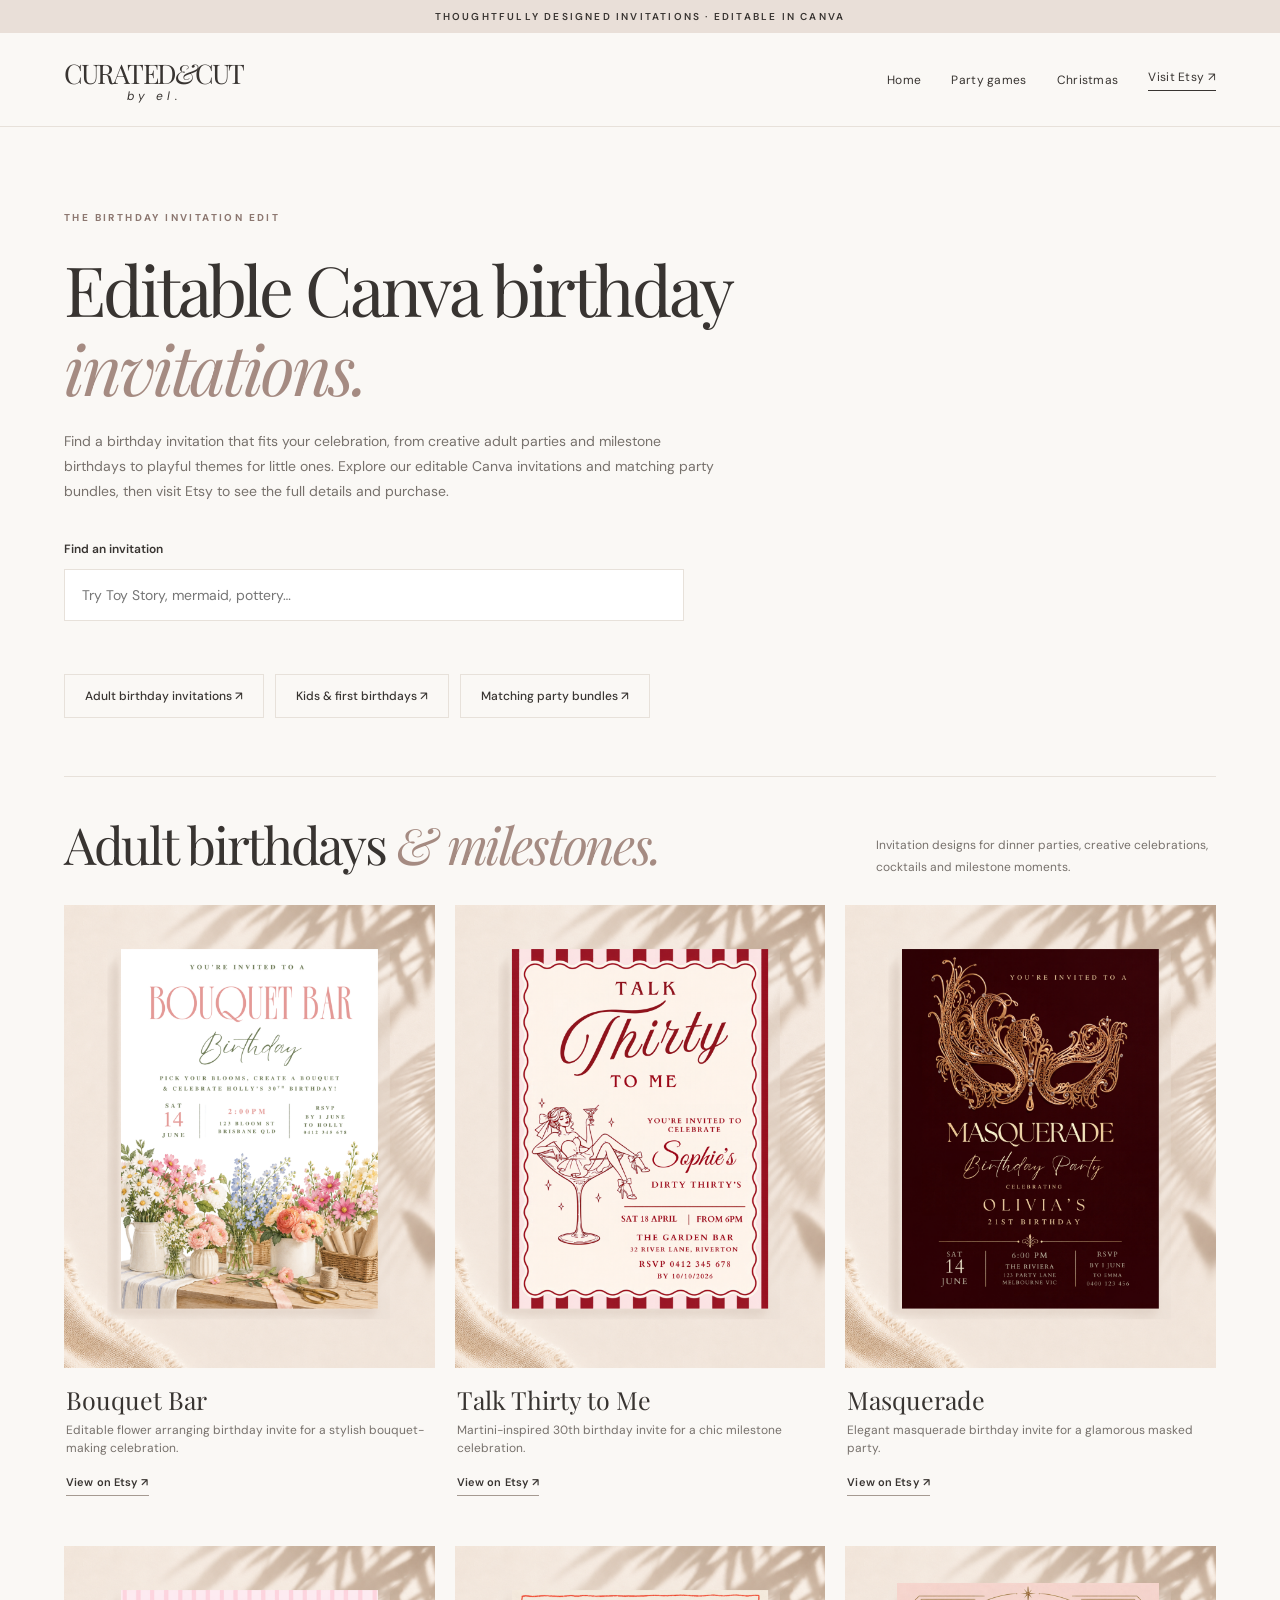
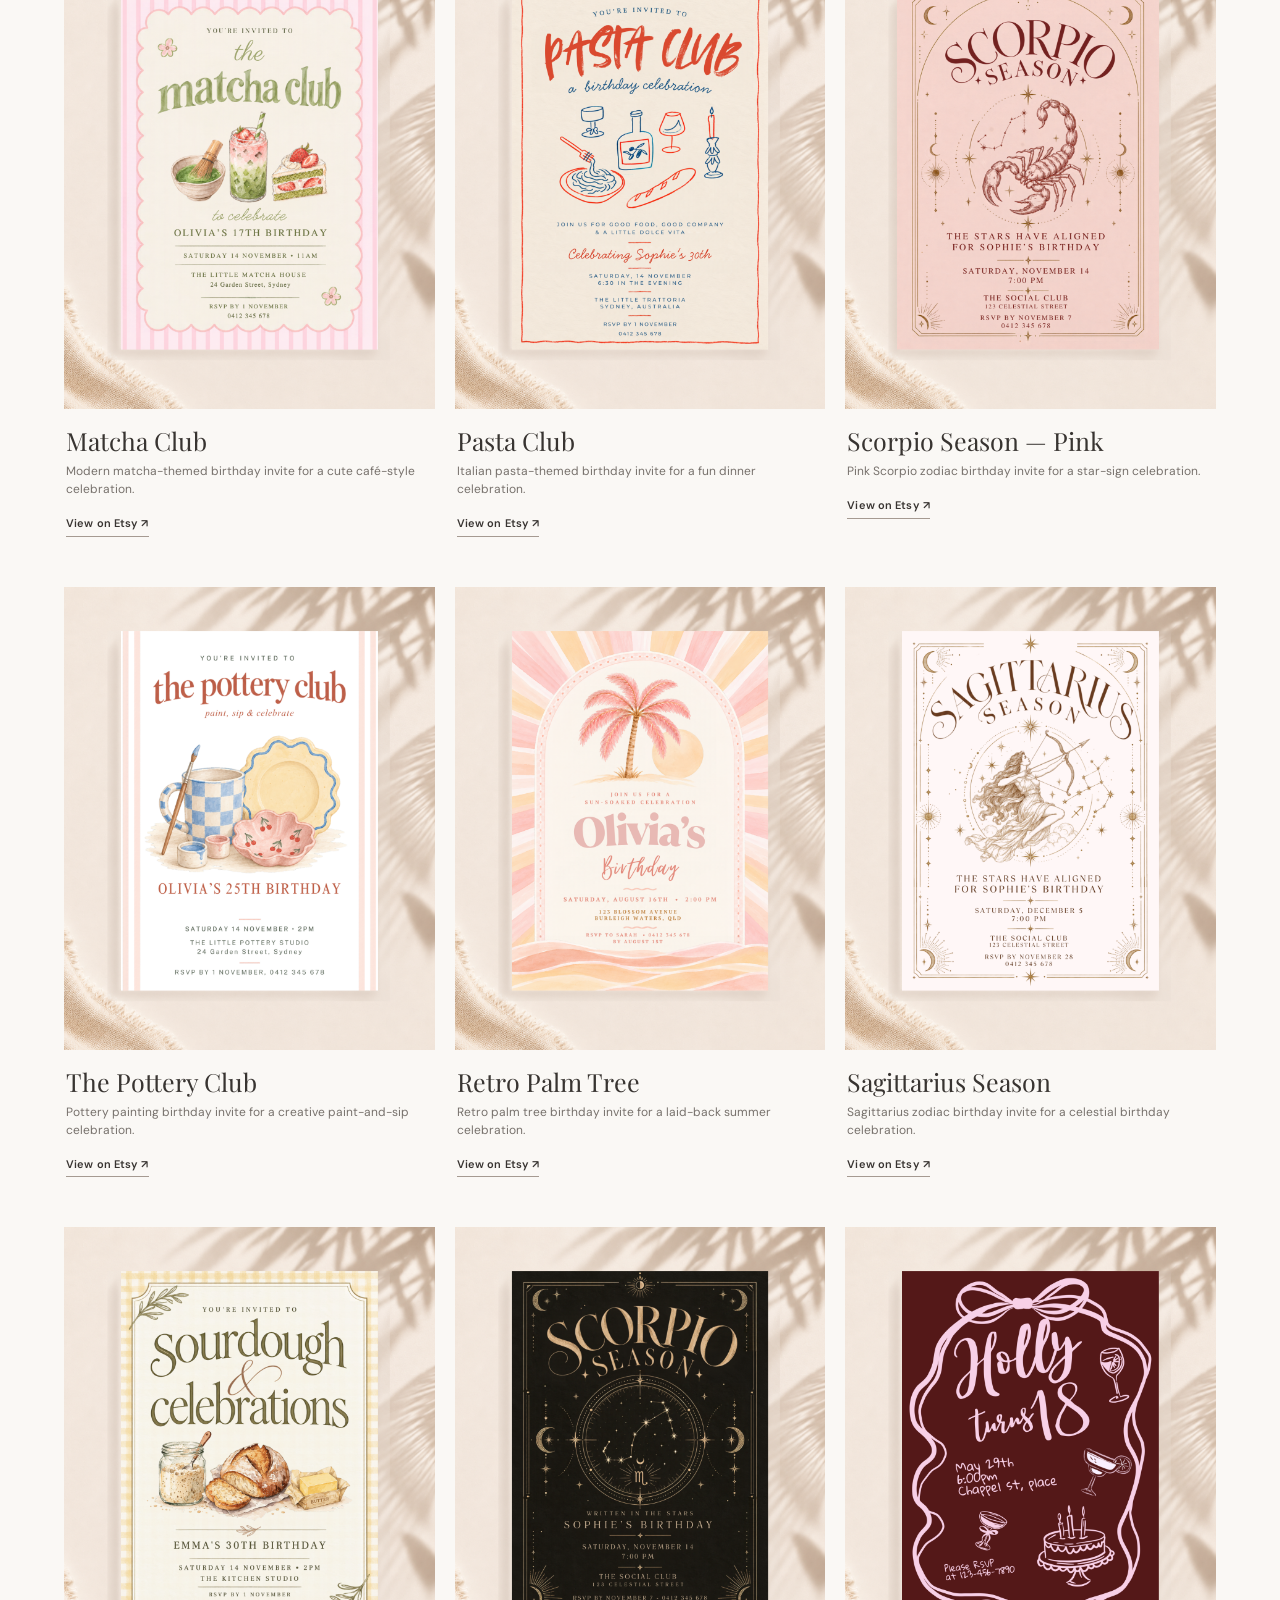
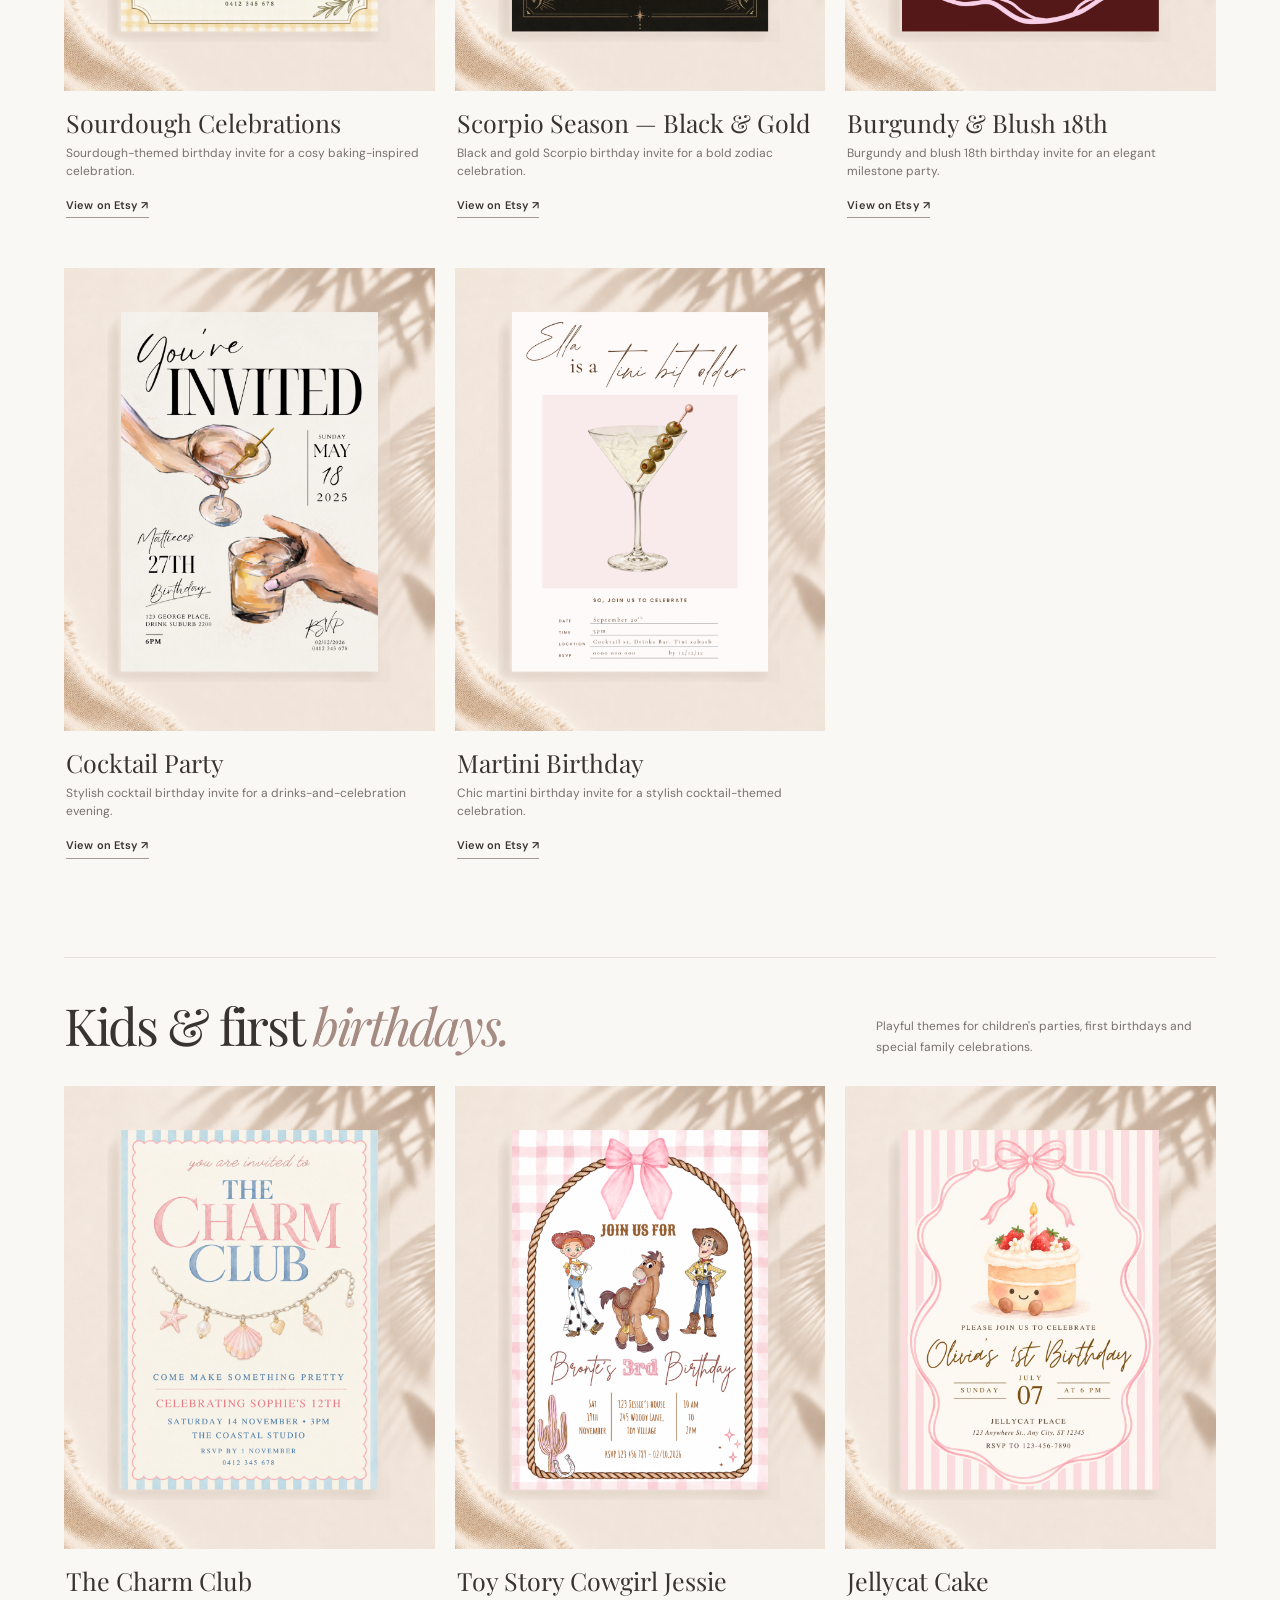
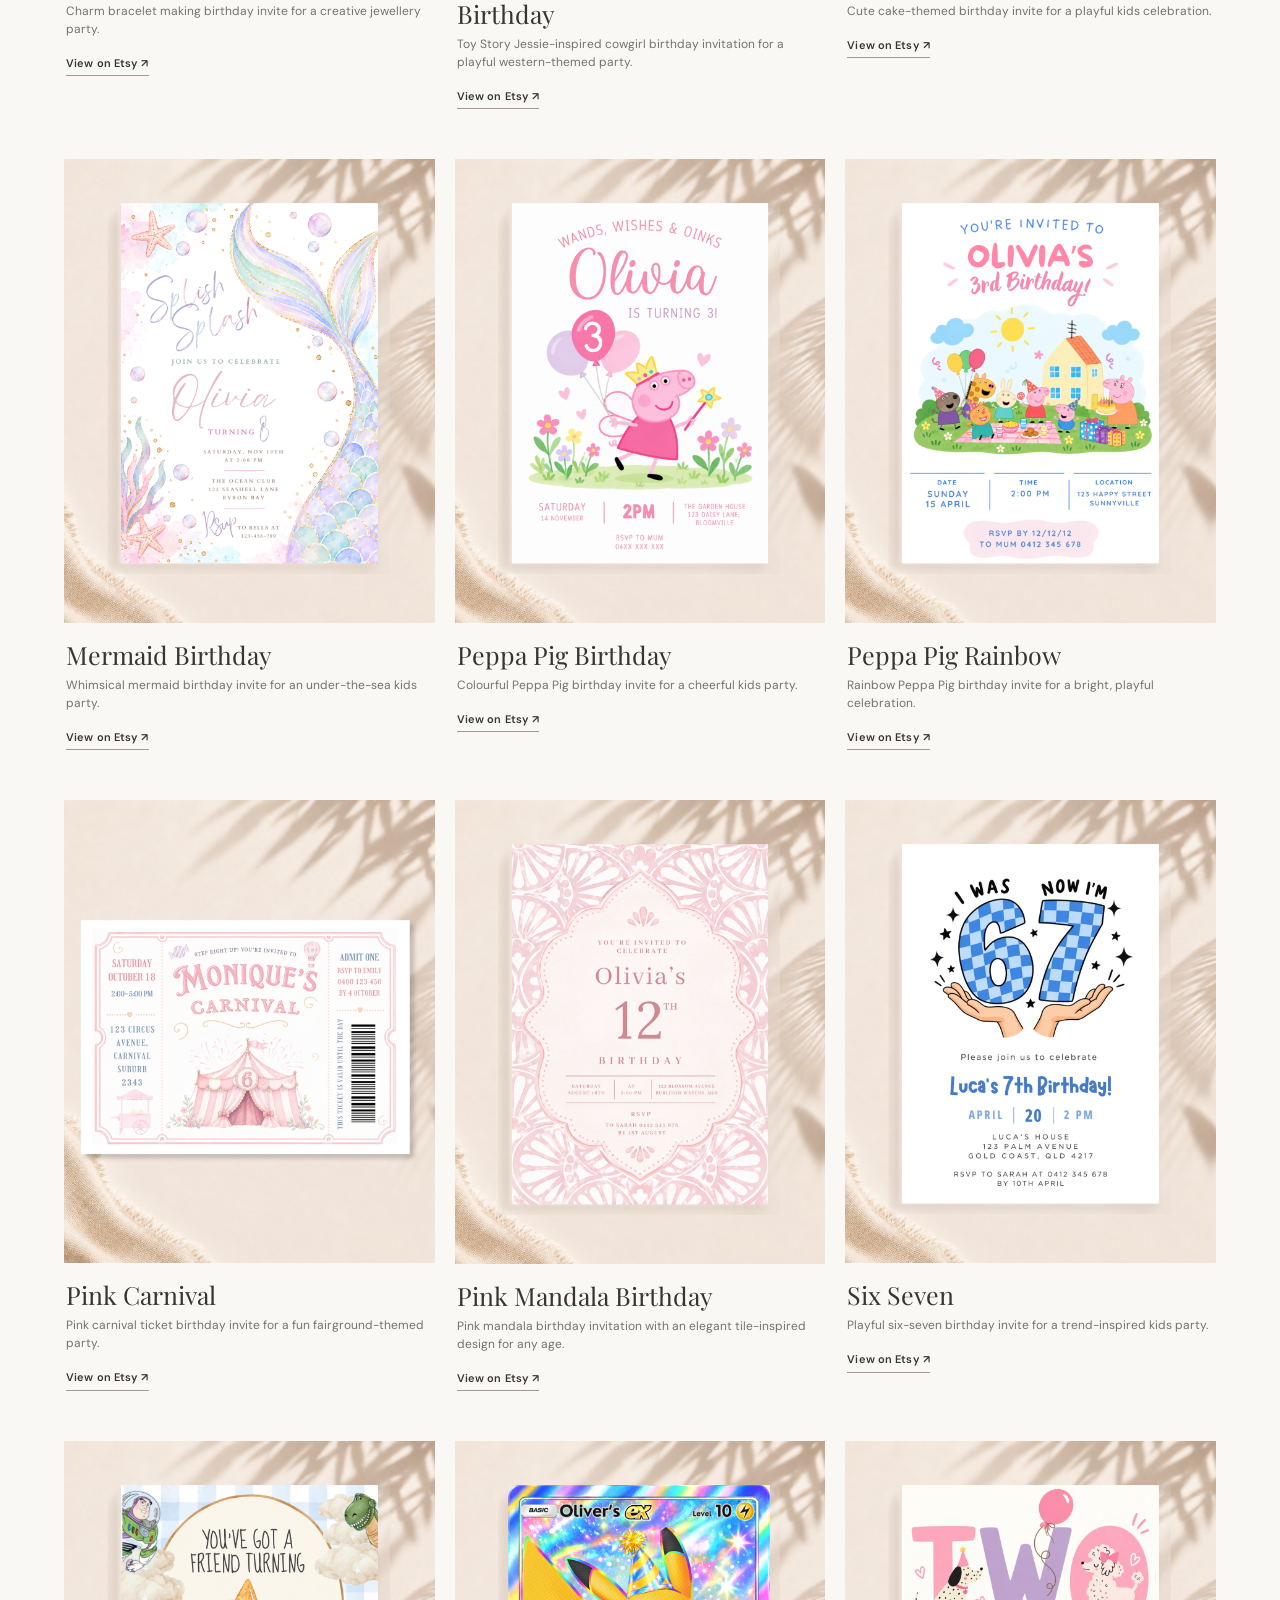
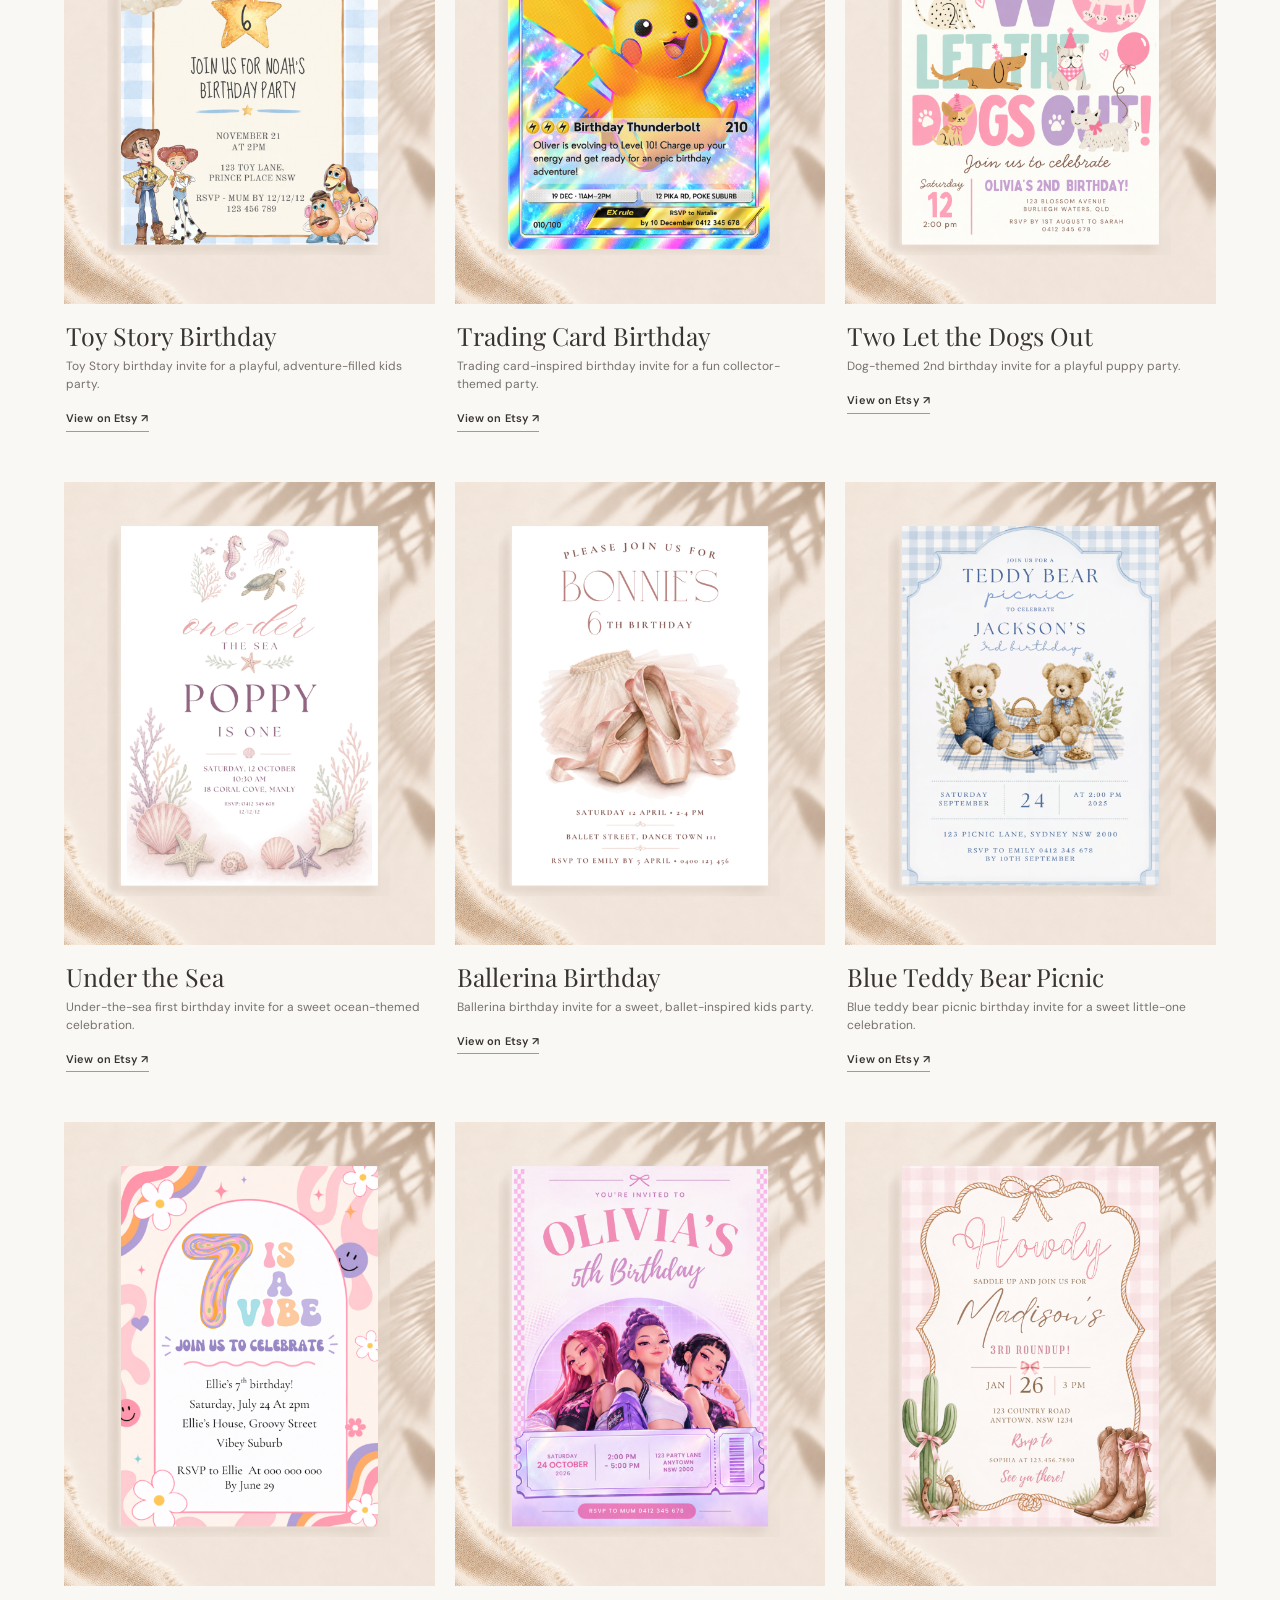
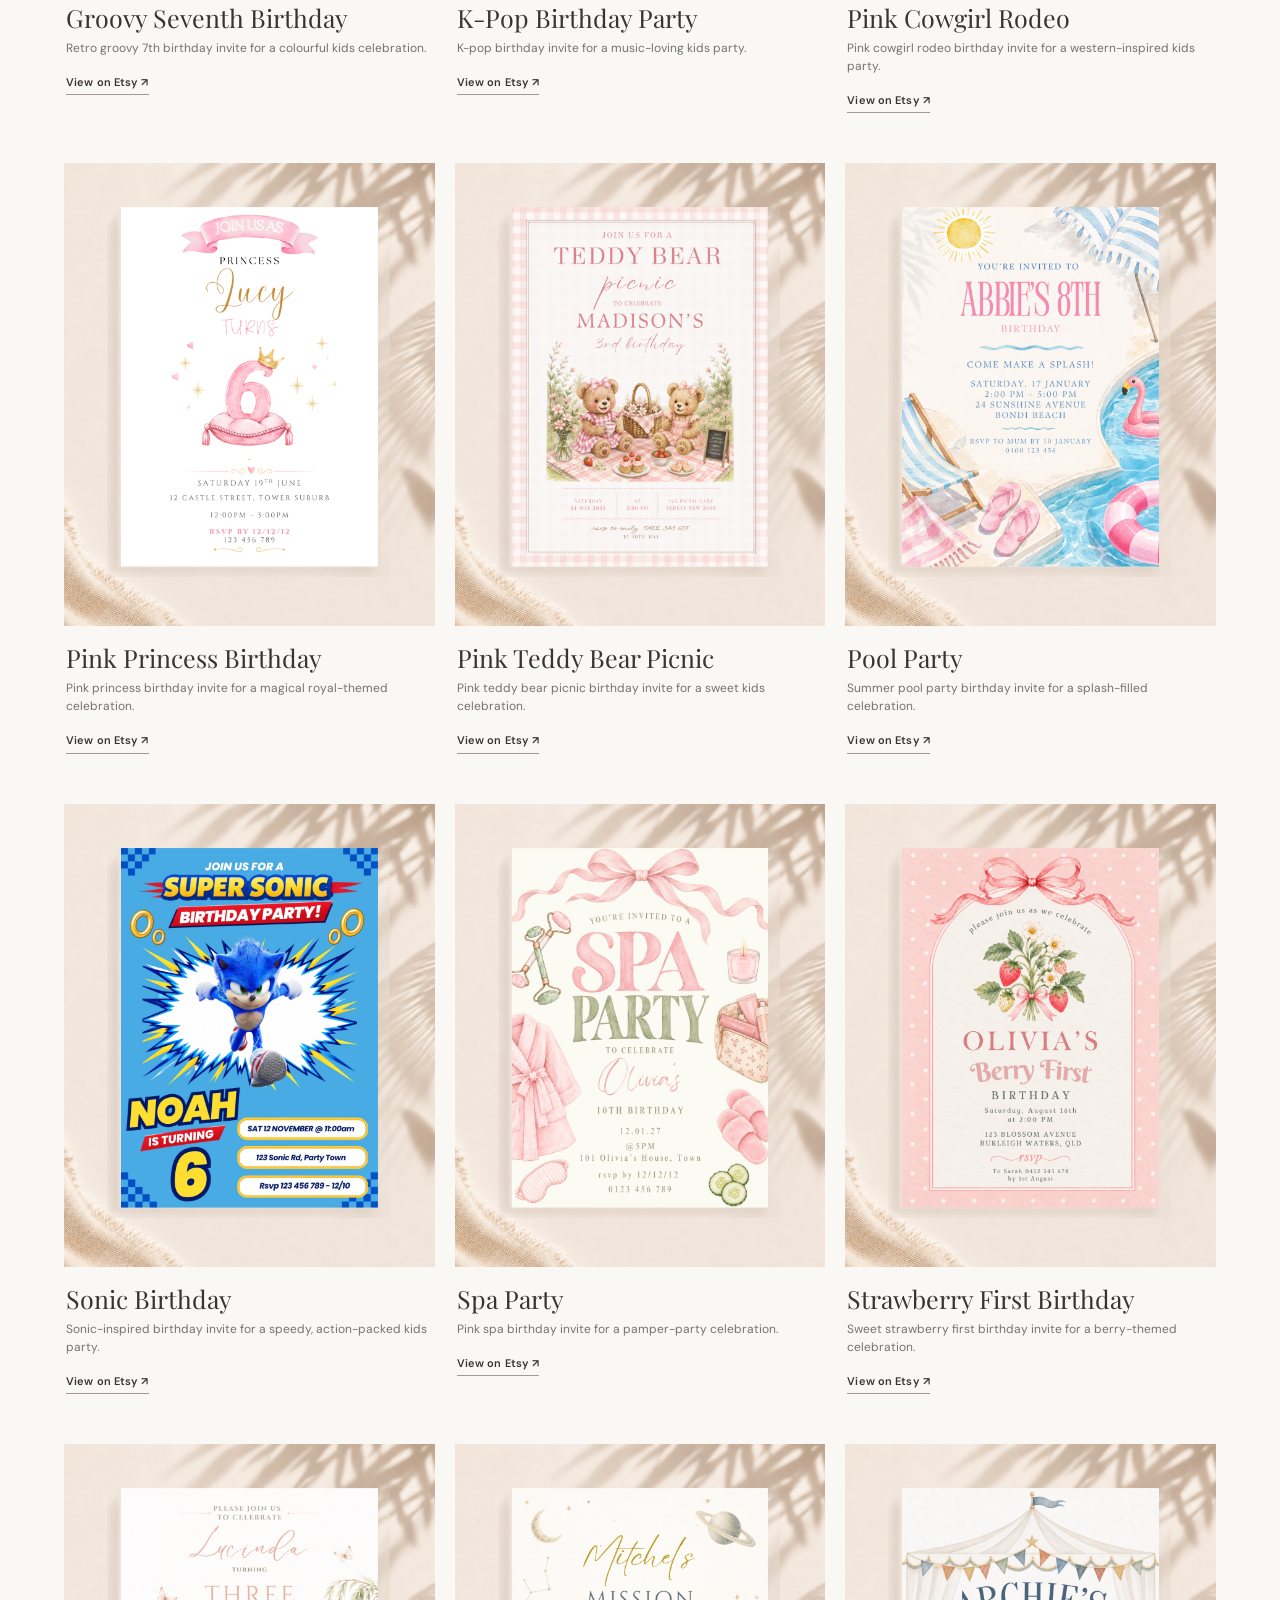
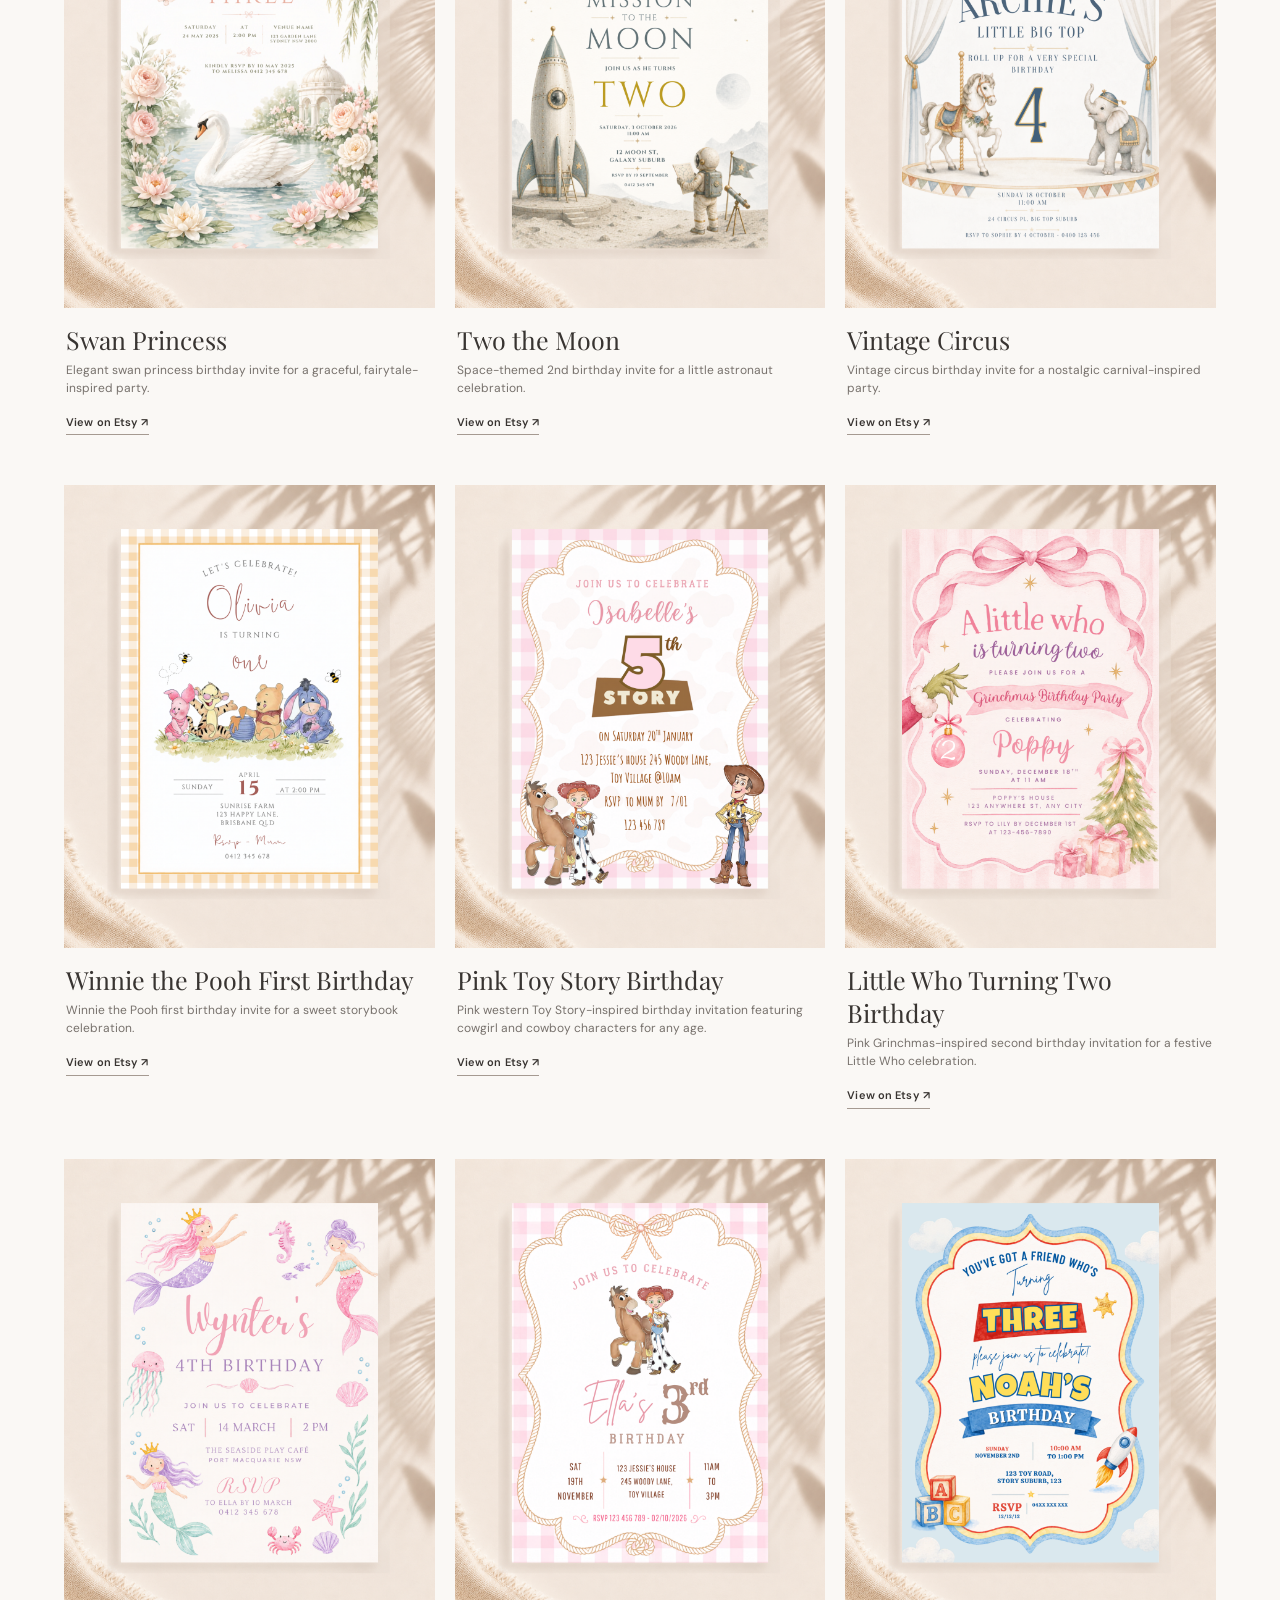
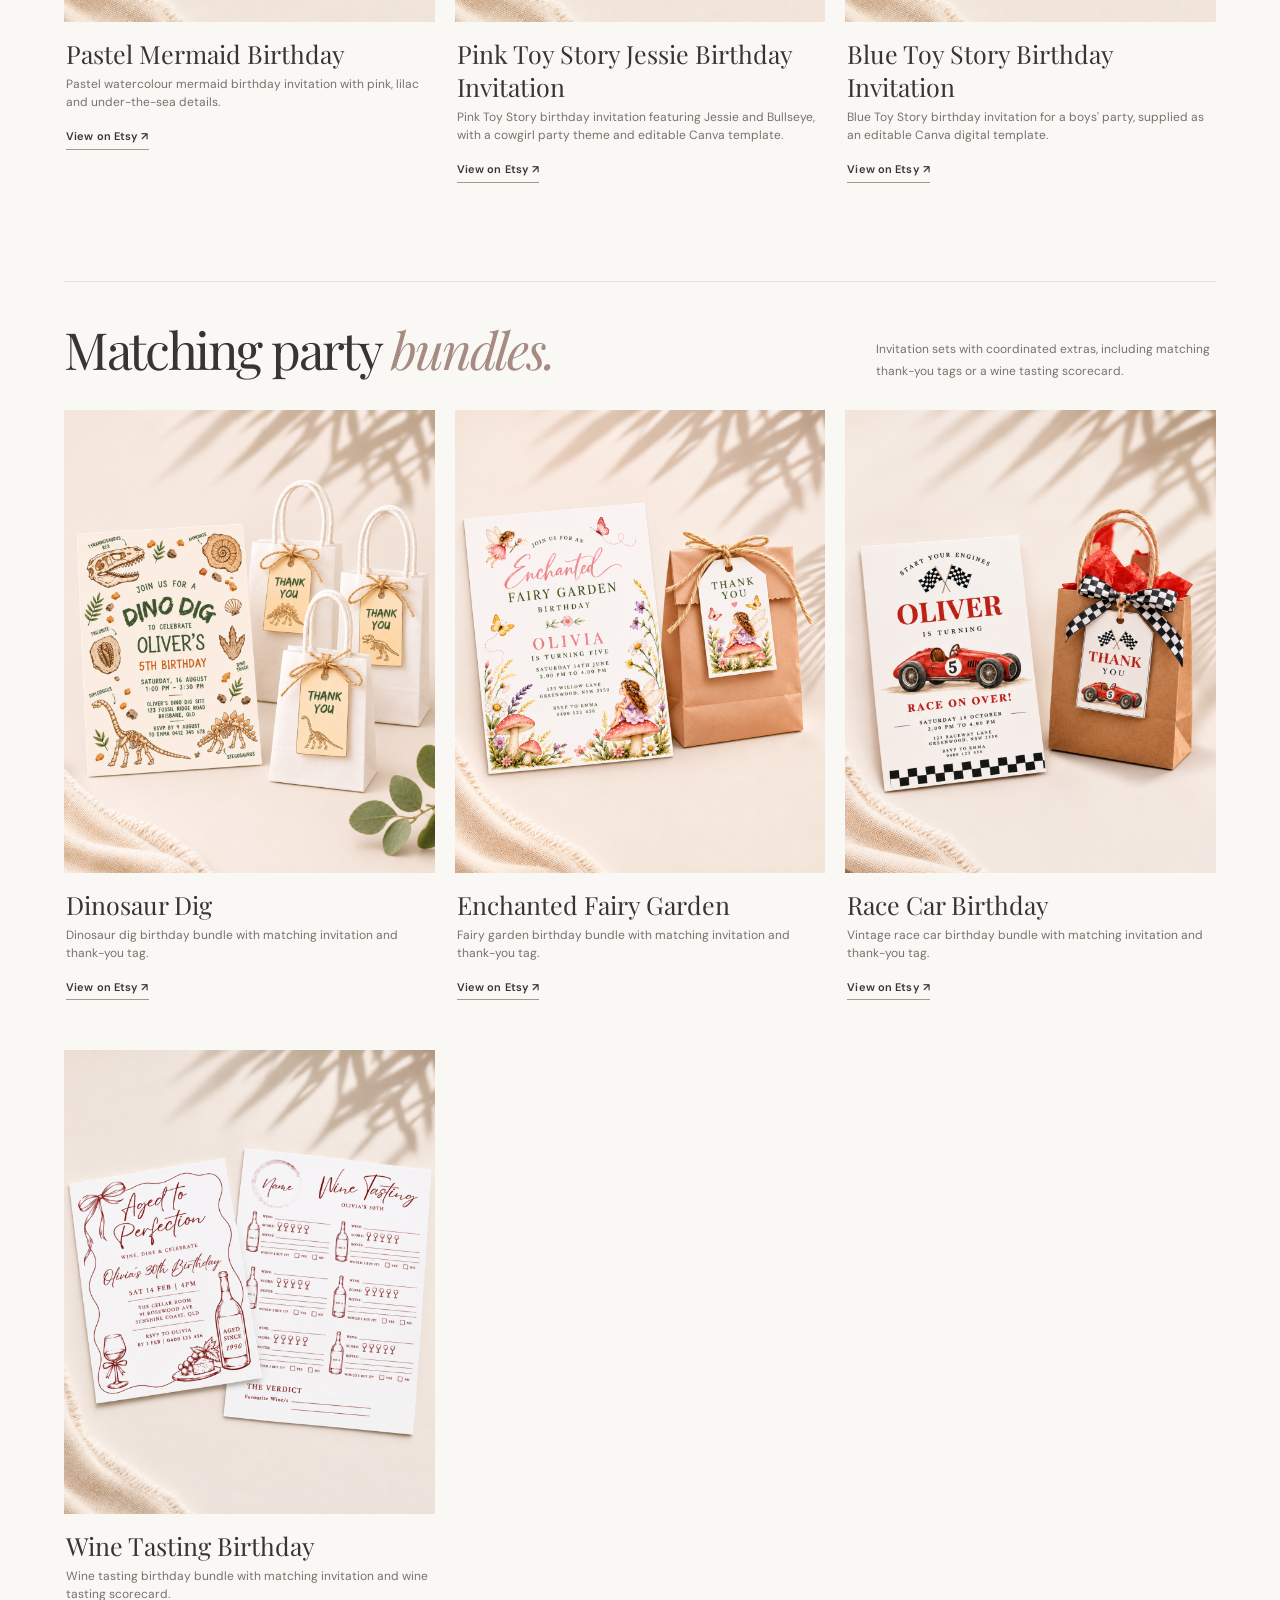
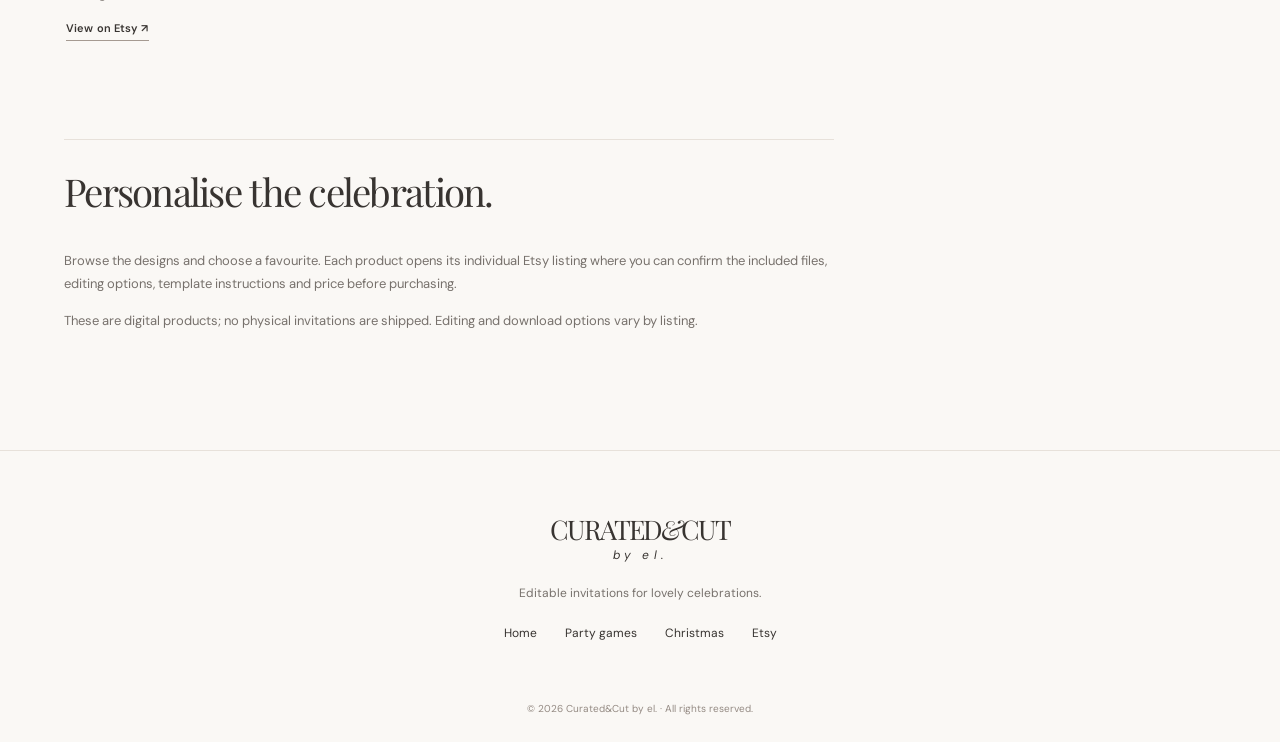
==== birthday-invitations/index.html @ 15c60dd5 "Add live search for birthday invitation themes on collection page" ====
<!doctype html>
<html lang="en-AU">
<head>
<meta charset="utf-8">
<meta name="viewport" content="width=device-width,initial-scale=1">
<title>Editable Canva Birthday Invitations for Kids & Adults | Curated&Cut</title>
<meta name="description" content="Browse editable Canva birthday invitations for kids, adults and milestone parties, plus matching invitation bundles. Find your design and shop on Etsy.">
<meta name="robots" content="index,follow">
<link rel="canonical" href="https://curatedandcutbyel.com.au/birthday-invitations/">
<meta name="theme-color" content="#faf8f5">
<meta property="og:type" content="website">
<meta property="og:site_name" content="Curated&Cut by el.">
<meta property="og:title" content="Editable Birthday Invitations for Kids & Adults | Curated&Cut">
<meta property="og:description" content="Explore editable Canva birthday invitations, milestone designs and matching party bundles.">
<meta property="og:url" content="https://curatedandcutbyel.com.au/birthday-invitations/">
<meta property="og:image" content="https://curatedandcutbyel.com.au/assets/hero-invitation.jpg">
<meta name="twitter:card" content="summary_large_image">
<link rel="icon" type="image/svg+xml" href="../favicon.svg">
<link rel="preconnect" href="https://fonts.googleapis.com">
<link rel="preconnect" href="https://fonts.gstatic.com" crossorigin>
<link href="https://fonts.googleapis.com/css2?family=DM+Sans:wght@400;500;600;700&family=Playfair+Display:wght@400;500;600&display=swap" rel="stylesheet">
<link rel="stylesheet" href="../styles.css?v=20261117-birthday-collection">
<style>
.birthday-nav { display:flex;gap:22px;align-items:center;flex-wrap:wrap; }
.birthday-nav a { font-size:12px; }
.birthday-main {max-width:1500px;margin:0 auto;padding:84px max(5vw,24px) 105px;}
.birthday-intro {max-width:770px;margin-bottom:37px;}
.birthday-intro h1 {font-size:clamp(43px,5.4vw,75px);line-height:1.14;white-space:normal;margin:0 0 22px;}
.birthday-intro h1 em,.birthday-section h2 em {color:#a58b82;}
.birthday-intro p{max-width:660px;font-size:14px;}
.birthday-shortcuts{display:flex;gap:11px;flex-wrap:wrap;margin-bottom:58px;}
.birthday-shortcuts a {border:1px solid var(--line);padding:13px 20px;font-size:12px;font-weight:500;}
.birthday-shortcuts a:hover {background:#f0e8e2;border-color:#c9bcb2;}
.birthday-section{scroll-margin-top:28px;margin:0 0 83px;}
.birthday-section-header{display:flex;align-items:end;justify-content:space-between;gap:20px;margin-bottom:27px;border-top:1px solid var(--line);padding-top:33px;}
.birthday-section h2{font-size:clamp(32px,4vw,53px);margin:0;}
.birthday-section-header p{font-size:12px;max-width:340px;margin:0;}
.birthday-grid{max-width:1220px;grid-template-columns:repeat(3,minmax(0,1fr));gap:35px 20px;}
.birthday-grid .product-details{flex-wrap:wrap;}
.birthday-grid .product-details h3{font-size:clamp(18px,2vw,25px);}
.birthday-grid .product-details p{font-size:12px;line-height:1.5;}
.birthday-grid .product-etsy-cta{margin-top:4px;}
.birthday-note{max-width:770px;padding-top:25px;border-top:1px solid var(--line);font-size:13px;}
.birthday-note h2{font-size:clamp(27px,3vw,39px);}
.birthday-search {max-width:620px;margin:0 0 25px;}
.birthday-search label {display:block;font-size:12px;font-weight:600;margin-bottom:12px;}
.birthday-search-control {display:flex;align-items:center;background:#fff;border:1px solid var(--line);}
.birthday-search-control:focus-within {outline:2px solid #b49c91;outline-offset:2px;}
.birthday-search-control input {min-width:0;flex:1;border:0;outline:0;background:transparent;padding:16px 17px;font:inherit;font-size:14px;color:var(--ink);}
.birthday-search-control button {background:none;border:0;cursor:pointer;color:var(--muted);padding:14px 16px;font:600 12px 'DM Sans',sans-serif;}
.birthday-search-control button[hidden] {display:none;}
.birthday-search-results {min-height:20px;margin:8px 0 0;font-size:12px;}
.birthday-section[hidden],.birthday-grid .product[hidden],.birthday-shortcuts[hidden] {display:none !important;}
@media(max-width:760px){
 .birthday-main{padding:53px 20px 75px;}
 .birthday-section-header{display:block;}
 .birthday-section-header p{margin-top:15px;}
 .birthday-grid{grid-template-columns:repeat(2,minmax(0,1fr));gap:26px 12px;}
 .birthday-grid .product-details h3{font-size:18px;}
 .birthday-shortcuts{margin-bottom:42px;}
 .header{flex-wrap:wrap;}
 .birthday-nav{gap:14px;}
}
@media(max-width:440px){.birthday-grid{grid-template-columns:1fr;max-width:430px;}}
</style>
<script async src="https://www.googletagmanager.com/gtag/js?id=G-0NYW1TGPQN"></script>
<script>window.dataLayer=window.dataLayer||[];function gtag(){dataLayer.push(arguments)}gtag('js',new Date());gtag('config','G-0NYW1TGPQN');</script>
</head>
<body>
<div class="announcement">THOUGHTFULLY DESIGNED INVITATIONS · EDITABLE IN CANVA</div>
<header class="header">
<a class="wordmark" href="../" aria-label="Curated and Cut homepage">CURATED<span>&amp;</span>CUT<small>by el.</small></a>
<nav class="birthday-nav" aria-label="Main navigation">
<a href="../">Home</a>
<a href="../party-games/">Party games</a>
<a href="../christmas-printables/">Christmas</a>
<a class="nav-etsy" href="https://www.etsy.com/shop/curatedandcutbyel" target="_blank" rel="noopener noreferrer">Visit Etsy ↗</a>
</nav>
</header>
<main class="birthday-main">
<div class="birthday-intro">
<div class="eyebrow">THE BIRTHDAY INVITATION EDIT</div>
<h1>Editable Canva birthday<br><em>invitations.</em></h1>
<p>Find a birthday invitation that fits your celebration, from creative adult parties and milestone birthdays to playful themes for little ones. Explore our editable Canva invitations and matching party bundles, then visit Etsy to see the full details and purchase.</p>
</div>
<div class="birthday-search" role="search" aria-label="Search birthday invitations">
  <label for="birthday-search-input">Find an invitation</label>
  <div class="birthday-search-control">
    <input id="birthday-search-input" type="search" placeholder="Try Toy Story, mermaid, pottery…" autocomplete="off" aria-controls="adult-birthdays kids-birthdays bundles">
    <button id="birthday-search-clear" type="button" hidden>Clear</button>
  </div>
  <p class="birthday-search-results" id="birthday-search-status" role="status" aria-live="polite"></p>
</div>
<nav class="birthday-shortcuts" aria-label="Browse birthday invitation collections">
<a href="#adult-birthdays">Adult birthday invitations ↗</a>
<a href="#kids-birthdays">Kids &amp; first birthdays ↗</a>
<a href="#bundles">Matching party bundles ↗</a>
</nav>

<section class="birthday-section" id="adult-birthdays" aria-labelledby="adult-birthdays-heading">
<div class="birthday-section-header">
<h2 id="adult-birthdays-heading">Adult birthdays <em>&amp; milestones.</em></h2>
<p>Invitation designs for dinner parties, creative celebrations, cocktails and milestone moments.</p>
</div>
<div class="products birthday-grid">
<article class="product" id="pin-bouquet-bar">
<a href="https://www.etsy.com/au/listing/4602045139" target="_blank" rel="noopener noreferrer" aria-label="View Bouquet Bar on Etsy" data-invitation-name="Bouquet Bar" data-category="adult" data-listing-id="4602045139">
<div class="product-image"><img src="../assets/bouquet-bar-birthday-invitation.png" alt="Editable flower arranging birthday invite for a stylish bouquet-making celebration." loading="lazy" width="600" height="750"></div>
<div class="product-details"><div><h3>Bouquet Bar</h3><p>Editable flower arranging birthday invite for a stylish bouquet-making celebration.</p></div><span class="product-etsy-cta" aria-hidden="true">View on Etsy ↗</span></div>
</a>
</article>
<article class="product">
<a href="https://www.etsy.com/au/listing/4612922390" target="_blank" rel="noopener noreferrer" aria-label="View Talk Thirty to Me on Etsy" data-invitation-name="Talk Thirty to Me" data-category="adult" data-listing-id="4612922390">
<div class="product-image"><img src="../assets/dirty-thirty-martini-birthday-invitation.png" alt="Martini-inspired 30th birthday invite for a chic milestone celebration." loading="lazy" width="600" height="750"></div>
<div class="product-details"><div><h3>Talk Thirty to Me</h3><p>Martini-inspired 30th birthday invite for a chic milestone celebration.</p></div><span class="product-etsy-cta" aria-hidden="true">View on Etsy ↗</span></div>
</a>
</article>
<article class="product">
<a href="https://www.etsy.com/au/listing/4601364495" target="_blank" rel="noopener noreferrer" aria-label="View Masquerade on Etsy" data-invitation-name="Masquerade" data-category="adult" data-listing-id="4601364495">
<div class="product-image"><img src="../assets/masquerade-birthday-party-invitation.png" alt="Elegant masquerade birthday invite for a glamorous masked party." loading="lazy" width="600" height="750"></div>
<div class="product-details"><div><h3>Masquerade</h3><p>Elegant masquerade birthday invite for a glamorous masked party.</p></div><span class="product-etsy-cta" aria-hidden="true">View on Etsy ↗</span></div>
</a>
</article>
<article class="product" id="pin-matcha-club">
<a href="https://www.etsy.com/au/listing/4604215120" target="_blank" rel="noopener noreferrer" aria-label="View Matcha Club on Etsy" data-invitation-name="Matcha Club" data-category="adult" data-listing-id="4604215120">
<div class="product-image"><img src="../assets/matcha-club-birthday-invitation.png" alt="Modern matcha-themed birthday invite for a cute café-style celebration." loading="lazy" width="600" height="750"></div>
<div class="product-details"><div><h3>Matcha Club</h3><p>Modern matcha-themed birthday invite for a cute café-style celebration.</p></div><span class="product-etsy-cta" aria-hidden="true">View on Etsy ↗</span></div>
</a>
</article>
<article class="product" id="pin-pasta-club">
<a href="https://www.etsy.com/au/listing/4605330954" target="_blank" rel="noopener noreferrer" aria-label="View Pasta Club on Etsy" data-invitation-name="Pasta Club" data-category="adult" data-listing-id="4605330954">
<div class="product-image"><img src="../assets/pasta-club-birthday-invitation.png" alt="Italian pasta-themed birthday invite for a fun dinner celebration." loading="lazy" width="600" height="750"></div>
<div class="product-details"><div><h3>Pasta Club</h3><p>Italian pasta-themed birthday invite for a fun dinner celebration.</p></div><span class="product-etsy-cta" aria-hidden="true">View on Etsy ↗</span></div>
</a>
</article>
<article class="product">
<a href="https://www.etsy.com/au/listing/4605351443" target="_blank" rel="noopener noreferrer" aria-label="View Scorpio Season — Pink on Etsy" data-invitation-name="Scorpio Season — Pink" data-category="adult" data-listing-id="4605351443">
<div class="product-image"><img src="../assets/pink-scorpio-birthday-invitation.png" alt="Pink Scorpio zodiac birthday invite for a star-sign celebration." loading="lazy" width="600" height="750"></div>
<div class="product-details"><div><h3>Scorpio Season — Pink</h3><p>Pink Scorpio zodiac birthday invite for a star-sign celebration.</p></div><span class="product-etsy-cta" aria-hidden="true">View on Etsy ↗</span></div>
</a>
</article>
<article class="product" id="pin-pottery-club">
<a href="https://www.etsy.com/au/listing/4612922925" target="_blank" rel="noopener noreferrer" aria-label="View The Pottery Club on Etsy" data-invitation-name="The Pottery Club" data-category="adult" data-listing-id="4612922925">
<div class="product-image"><img src="../assets/pottery-painting-birthday-invitation.png" alt="Pottery painting birthday invite for a creative paint-and-sip celebration." loading="lazy" width="600" height="750"></div>
<div class="product-details"><div><h3>The Pottery Club</h3><p>Pottery painting birthday invite for a creative paint-and-sip celebration.</p></div><span class="product-etsy-cta" aria-hidden="true">View on Etsy ↗</span></div>
</a>
</article>
<article class="product">
<a href="https://www.etsy.com/au/listing/4595943791" target="_blank" rel="noopener noreferrer" aria-label="View Retro Palm Tree on Etsy" data-invitation-name="Retro Palm Tree" data-category="adult" data-listing-id="4595943791">
<div class="product-image"><img src="../assets/retro-palm-tree-birthday-invitation.png" alt="Retro palm tree birthday invite for a laid-back summer celebration." loading="lazy" width="600" height="750"></div>
<div class="product-details"><div><h3>Retro Palm Tree</h3><p>Retro palm tree birthday invite for a laid-back summer celebration.</p></div><span class="product-etsy-cta" aria-hidden="true">View on Etsy ↗</span></div>
</a>
</article>
<article class="product">
<a href="https://www.etsy.com/au/listing/4605362167" target="_blank" rel="noopener noreferrer" aria-label="View Sagittarius Season on Etsy" data-invitation-name="Sagittarius Season" data-category="adult" data-listing-id="4605362167">
<div class="product-image"><img src="../assets/sagittarius-season-birthday-invitation.png" alt="Sagittarius zodiac birthday invite for a celestial birthday celebration." loading="lazy" width="600" height="750"></div>
<div class="product-details"><div><h3>Sagittarius Season</h3><p>Sagittarius zodiac birthday invite for a celestial birthday celebration.</p></div><span class="product-etsy-cta" aria-hidden="true">View on Etsy ↗</span></div>
</a>
</article>
<article class="product" id="pin-sourdough-birthday">
<a href="https://www.etsy.com/au/listing/4604598712" target="_blank" rel="noopener noreferrer" aria-label="View Sourdough Celebrations on Etsy" data-invitation-name="Sourdough Celebrations" data-category="adult" data-listing-id="4604598712">
<div class="product-image"><img src="../assets/sourdough-birthday-invitation.png" alt="Sourdough-themed birthday invite for a cosy baking-inspired celebration." loading="lazy" width="600" height="750"></div>
<div class="product-details"><div><h3>Sourdough Celebrations</h3><p>Sourdough-themed birthday invite for a cosy baking-inspired celebration.</p></div><span class="product-etsy-cta" aria-hidden="true">View on Etsy ↗</span></div>
</a>
</article>
<article class="product">
<a href="https://www.etsy.com/au/listing/4605356439" target="_blank" rel="noopener noreferrer" aria-label="View Scorpio Season — Black &amp; Gold on Etsy" data-invitation-name="Scorpio Season — Black &amp; Gold" data-category="adult" data-listing-id="4605356439">
<div class="product-image"><img src="../assets/black-gold-scorpio-birthday-invitation.png" alt="Black and gold Scorpio birthday invite for a bold zodiac celebration." loading="lazy" width="600" height="750"></div>
<div class="product-details"><div><h3>Scorpio Season — Black &amp; Gold</h3><p>Black and gold Scorpio birthday invite for a bold zodiac celebration.</p></div><span class="product-etsy-cta" aria-hidden="true">View on Etsy ↗</span></div>
</a>
</article>
<article class="product">
<a href="https://www.etsy.com/au/listing/4551009860" target="_blank" rel="noopener noreferrer" aria-label="View Burgundy &amp; Blush 18th on Etsy" data-invitation-name="Burgundy &amp; Blush 18th" data-category="adult" data-listing-id="4551009860">
<div class="product-image"><img src="../assets/burgundy-blush-18th-birthday-invitation.png" alt="Burgundy and blush 18th birthday invite for an elegant milestone party." loading="lazy" width="600" height="750"></div>
<div class="product-details"><div><h3>Burgundy &amp; Blush 18th</h3><p>Burgundy and blush 18th birthday invite for an elegant milestone party.</p></div><span class="product-etsy-cta" aria-hidden="true">View on Etsy ↗</span></div>
</a>
</article>
<article class="product" id="pin-cocktail-birthday">
<a href="https://www.etsy.com/au/listing/4551035091" target="_blank" rel="noopener noreferrer" aria-label="View Cocktail Party on Etsy" data-invitation-name="Cocktail Party" data-category="adult" data-listing-id="4551035091">
<div class="product-image"><img src="../assets/cocktail-party-birthday-invitation.png" alt="Stylish cocktail birthday invite for a drinks-and-celebration evening." loading="lazy" width="600" height="750"></div>
<div class="product-details"><div><h3>Cocktail Party</h3><p>Stylish cocktail birthday invite for a drinks-and-celebration evening.</p></div><span class="product-etsy-cta" aria-hidden="true">View on Etsy ↗</span></div>
</a>
</article>
<article class="product">
<a href="https://www.etsy.com/au/listing/4540630626" target="_blank" rel="noopener noreferrer" aria-label="View Martini Birthday on Etsy" data-invitation-name="Martini Birthday" data-category="adult" data-listing-id="4540630626">
<div class="product-image"><img src="../assets/martini-birthday-invitation.png" alt="Chic martini birthday invite for a stylish cocktail-themed celebration." loading="lazy" width="600" height="750"></div>
<div class="product-details"><div><h3>Martini Birthday</h3><p>Chic martini birthday invite for a stylish cocktail-themed celebration.</p></div><span class="product-etsy-cta" aria-hidden="true">View on Etsy ↗</span></div>
</a>
</article>
</div>
</section>

<section class="birthday-section" id="kids-birthdays" aria-labelledby="kids-birthdays-heading">
<div class="birthday-section-header">
<h2 id="kids-birthdays-heading">Kids &amp; first <em>birthdays.</em></h2>
<p>Playful themes for children's parties, first birthdays and special family celebrations.</p>
</div>
<div class="products birthday-grid">
<article class="product">
<a href="https://www.etsy.com/au/listing/4612924489" target="_blank" rel="noopener noreferrer" aria-label="View The Charm Club on Etsy" data-invitation-name="The Charm Club" data-category="kids" data-listing-id="4612924489">
<div class="product-image"><img src="../assets/charm-bracelet-birthday-invitation.png" alt="Charm bracelet making birthday invite for a creative jewellery party." loading="lazy" width="600" height="750"></div>
<div class="product-details"><div><h3>The Charm Club</h3><p>Charm bracelet making birthday invite for a creative jewellery party.</p></div><span class="product-etsy-cta" aria-hidden="true">View on Etsy ↗</span></div>
</a>
</article>
<article class="product" id="pin-toy-story-jessie">
<a href="https://www.etsy.com/au/listing/4577651944" target="_blank" rel="noopener noreferrer" aria-label="View Toy Story Cowgirl Jessie Birthday on Etsy" data-invitation-name="Toy Story Cowgirl Jessie Birthday" data-category="kids" data-listing-id="4577651944">
<div class="product-image"><img src="../assets/cowgirl-jessie-birthday-invitation.png" alt="Toy Story Jessie-inspired cowgirl birthday invitation for a playful western-themed party." loading="lazy" width="600" height="750"></div>
<div class="product-details"><div><h3>Toy Story Cowgirl Jessie Birthday</h3><p>Toy Story Jessie-inspired cowgirl birthday invitation for a playful western-themed party.</p></div><span class="product-etsy-cta" aria-hidden="true">View on Etsy ↗</span></div>
</a>
</article>
<article class="product">
<a href="https://www.etsy.com/au/listing/4594450600" target="_blank" rel="noopener noreferrer" aria-label="View Jellycat Cake on Etsy" data-invitation-name="Jellycat Cake" data-category="kids" data-listing-id="4594450600">
<div class="product-image"><img src="../assets/jellycat-cake-birthday-invitation.png" alt="Cute cake-themed birthday invite for a playful kids celebration." loading="lazy" width="600" height="750"></div>
<div class="product-details"><div><h3>Jellycat Cake</h3><p>Cute cake-themed birthday invite for a playful kids celebration.</p></div><span class="product-etsy-cta" aria-hidden="true">View on Etsy ↗</span></div>
</a>
</article>
<article class="product">
<a href="https://www.etsy.com/au/listing/4592401978" target="_blank" rel="noopener noreferrer" aria-label="View Mermaid Birthday on Etsy" data-invitation-name="Mermaid Birthday" data-category="kids" data-listing-id="4592401978">
<div class="product-image"><img src="../assets/mermaid-birthday-invitation.png" alt="Whimsical mermaid birthday invite for an under-the-sea kids party." loading="lazy" width="600" height="750"></div>
<div class="product-details"><div><h3>Mermaid Birthday</h3><p>Whimsical mermaid birthday invite for an under-the-sea kids party.</p></div><span class="product-etsy-cta" aria-hidden="true">View on Etsy ↗</span></div>
</a>
</article>
<article class="product">
<a href="https://www.etsy.com/au/listing/4590185990" target="_blank" rel="noopener noreferrer" aria-label="View Peppa Pig Birthday on Etsy" data-invitation-name="Peppa Pig Birthday" data-category="kids" data-listing-id="4590185990">
<div class="product-image"><img src="../assets/peppa-pig-birthday-invitation.png" alt="Colourful Peppa Pig birthday invite for a cheerful kids party." loading="lazy" width="600" height="750"></div>
<div class="product-details"><div><h3>Peppa Pig Birthday</h3><p>Colourful Peppa Pig birthday invite for a cheerful kids party.</p></div><span class="product-etsy-cta" aria-hidden="true">View on Etsy ↗</span></div>
</a>
</article>
<article class="product">
<a href="https://www.etsy.com/au/listing/4583984895" target="_blank" rel="noopener noreferrer" aria-label="View Peppa Pig Rainbow on Etsy" data-invitation-name="Peppa Pig Rainbow" data-category="kids" data-listing-id="4583984895">
<div class="product-image"><img src="../assets/peppa-pig-rainbow-birthday-invitation.png" alt="Rainbow Peppa Pig birthday invite for a bright, playful celebration." loading="lazy" width="600" height="750"></div>
<div class="product-details"><div><h3>Peppa Pig Rainbow</h3><p>Rainbow Peppa Pig birthday invite for a bright, playful celebration.</p></div><span class="product-etsy-cta" aria-hidden="true">View on Etsy ↗</span></div>
</a>
</article>
<article class="product">
<a href="https://www.etsy.com/au/listing/4544349707" target="_blank" rel="noopener noreferrer" aria-label="View Pink Carnival on Etsy" data-invitation-name="Pink Carnival" data-category="kids" data-listing-id="4544349707">
<div class="product-image"><img src="../assets/pink-carnival-ticket-birthday-invitation.png" alt="Pink carnival ticket birthday invite for a fun fairground-themed party." loading="lazy" width="600" height="750"></div>
<div class="product-details"><div><h3>Pink Carnival</h3><p>Pink carnival ticket birthday invite for a fun fairground-themed party.</p></div><span class="product-etsy-cta" aria-hidden="true">View on Etsy ↗</span></div>
</a>
</article>
<article class="product">
<a href="https://www.etsy.com/au/listing/4596347796" target="_blank" rel="noopener noreferrer" aria-label="View Pink Mandala Birthday on Etsy" data-invitation-name="Pink Mandala Birthday" data-category="kids" data-listing-id="4596347796">
<div class="product-image"><img src="../assets/pink-tile-12th-birthday-invitation.png" alt="Pink mandala birthday invitation with an elegant tile-inspired design for any age." loading="lazy" width="600" height="750"></div>
<div class="product-details"><div><h3>Pink Mandala Birthday</h3><p>Pink mandala birthday invitation with an elegant tile-inspired design for any age.</p></div><span class="product-etsy-cta" aria-hidden="true">View on Etsy ↗</span></div>
</a>
</article>
<article class="product">
<a href="https://www.etsy.com/au/listing/4596382362" target="_blank" rel="noopener noreferrer" aria-label="View Six Seven on Etsy" data-invitation-name="Six Seven" data-category="kids" data-listing-id="4596382362">
<div class="product-image"><img src="../assets/six-seven-birthday-invitation.png" alt="Playful six-seven birthday invite for a trend-inspired kids party." loading="lazy" width="600" height="750"></div>
<div class="product-details"><div><h3>Six Seven</h3><p>Playful six-seven birthday invite for a trend-inspired kids party.</p></div><span class="product-etsy-cta" aria-hidden="true">View on Etsy ↗</span></div>
</a>
</article>
<article class="product" id="pin-toy-story-classic">
<a href="https://www.etsy.com/au/listing/4585499376" target="_blank" rel="noopener noreferrer" aria-label="View Toy Story Birthday on Etsy" data-invitation-name="Toy Story Birthday" data-category="kids" data-listing-id="4585499376">
<div class="product-image"><img src="../assets/toy-story-birthday-invitation.png" alt="Toy Story birthday invite for a playful, adventure-filled kids party." loading="lazy" width="600" height="750"></div>
<div class="product-details"><div><h3>Toy Story Birthday</h3><p>Toy Story birthday invite for a playful, adventure-filled kids party.</p></div><span class="product-etsy-cta" aria-hidden="true">View on Etsy ↗</span></div>
</a>
</article>
<article class="product">
<a href="https://www.etsy.com/au/listing/4606080182" target="_blank" rel="noopener noreferrer" aria-label="View Trading Card Birthday on Etsy" data-invitation-name="Trading Card Birthday" data-category="kids" data-listing-id="4606080182">
<div class="product-image"><img src="../assets/trading-card-birthday-invitation.png" alt="Trading card-inspired birthday invite for a fun collector-themed party." loading="lazy" width="600" height="750"></div>
<div class="product-details"><div><h3>Trading Card Birthday</h3><p>Trading card-inspired birthday invite for a fun collector-themed party.</p></div><span class="product-etsy-cta" aria-hidden="true">View on Etsy ↗</span></div>
</a>
</article>
<article class="product">
<a href="https://www.etsy.com/au/listing/4592947935" target="_blank" rel="noopener noreferrer" aria-label="View Two Let the Dogs Out on Etsy" data-invitation-name="Two Let the Dogs Out" data-category="kids" data-listing-id="4592947935">
<div class="product-image"><img src="../assets/two-let-the-dogs-out-birthday-invitation.png" alt="Dog-themed 2nd birthday invite for a playful puppy party." loading="lazy" width="600" height="750"></div>
<div class="product-details"><div><h3>Two Let the Dogs Out</h3><p>Dog-themed 2nd birthday invite for a playful puppy party.</p></div><span class="product-etsy-cta" aria-hidden="true">View on Etsy ↗</span></div>
</a>
</article>
<article class="product">
<a href="https://www.etsy.com/au/listing/4543695427" target="_blank" rel="noopener noreferrer" aria-label="View Under the Sea on Etsy" data-invitation-name="Under the Sea" data-category="kids" data-listing-id="4543695427">
<div class="product-image"><img src="../assets/under-the-sea-first-birthday-invitation.png" alt="Under-the-sea first birthday invite for a sweet ocean-themed celebration." loading="lazy" width="600" height="750"></div>
<div class="product-details"><div><h3>Under the Sea</h3><p>Under-the-sea first birthday invite for a sweet ocean-themed celebration.</p></div><span class="product-etsy-cta" aria-hidden="true">View on Etsy ↗</span></div>
</a>
</article>
<article class="product">
<a href="https://www.etsy.com/au/listing/4544262582" target="_blank" rel="noopener noreferrer" aria-label="View Ballerina Birthday on Etsy" data-invitation-name="Ballerina Birthday" data-category="kids" data-listing-id="4544262582">
<div class="product-image"><img src="../assets/ballerina-birthday-invitation.png" alt="Ballerina birthday invite for a sweet, ballet-inspired kids party." loading="lazy" width="600" height="750"></div>
<div class="product-details"><div><h3>Ballerina Birthday</h3><p>Ballerina birthday invite for a sweet, ballet-inspired kids party.</p></div><span class="product-etsy-cta" aria-hidden="true">View on Etsy ↗</span></div>
</a>
</article>
<article class="product">
<a href="https://www.etsy.com/au/listing/4543023406" target="_blank" rel="noopener noreferrer" aria-label="View Blue Teddy Bear Picnic on Etsy" data-invitation-name="Blue Teddy Bear Picnic" data-category="kids" data-listing-id="4543023406">
<div class="product-image"><img src="../assets/blue-teddy-bear-picnic-birthday-invitation.png" alt="Blue teddy bear picnic birthday invite for a sweet little-one celebration." loading="lazy" width="600" height="750"></div>
<div class="product-details"><div><h3>Blue Teddy Bear Picnic</h3><p>Blue teddy bear picnic birthday invite for a sweet little-one celebration.</p></div><span class="product-etsy-cta" aria-hidden="true">View on Etsy ↗</span></div>
</a>
</article>
<article class="product">
<a href="https://www.etsy.com/au/listing/4573111003" target="_blank" rel="noopener noreferrer" aria-label="View Groovy Seventh Birthday on Etsy" data-invitation-name="Groovy Seventh Birthday" data-category="kids" data-listing-id="4573111003">
<div class="product-image"><img src="../assets/groovy-seventh-birthday-invitation.png" alt="Retro groovy 7th birthday invite for a colourful kids celebration." loading="lazy" width="600" height="750"></div>
<div class="product-details"><div><h3>Groovy Seventh Birthday</h3><p>Retro groovy 7th birthday invite for a colourful kids celebration.</p></div><span class="product-etsy-cta" aria-hidden="true">View on Etsy ↗</span></div>
</a>
</article>
<article class="product">
<a href="https://www.etsy.com/au/listing/4586133139" target="_blank" rel="noopener noreferrer" aria-label="View K-Pop Birthday Party on Etsy" data-invitation-name="K-Pop Birthday Party" data-category="kids" data-listing-id="4586133139">
<div class="product-image"><img src="../assets/kpop-birthday-party-invitation.png" alt="K-pop birthday invite for a music-loving kids party." loading="lazy" width="600" height="750"></div>
<div class="product-details"><div><h3>K-Pop Birthday Party</h3><p>K-pop birthday invite for a music-loving kids party.</p></div><span class="product-etsy-cta" aria-hidden="true">View on Etsy ↗</span></div>
</a>
</article>
<article class="product">
<a href="https://www.etsy.com/au/listing/4573760144" target="_blank" rel="noopener noreferrer" aria-label="View Pink Cowgirl Rodeo on Etsy" data-invitation-name="Pink Cowgirl Rodeo" data-category="kids" data-listing-id="4573760144">
<div class="product-image"><img src="../assets/pink-cowgirl-rodeo-birthday-invitation.png" alt="Pink cowgirl rodeo birthday invite for a western-inspired kids party." loading="lazy" width="600" height="750"></div>
<div class="product-details"><div><h3>Pink Cowgirl Rodeo</h3><p>Pink cowgirl rodeo birthday invite for a western-inspired kids party.</p></div><span class="product-etsy-cta" aria-hidden="true">View on Etsy ↗</span></div>
</a>
</article>
<article class="product">
<a href="https://www.etsy.com/au/listing/4565265756" target="_blank" rel="noopener noreferrer" aria-label="View Pink Princess Birthday on Etsy" data-invitation-name="Pink Princess Birthday" data-category="kids" data-listing-id="4565265756">
<div class="product-image"><img src="../assets/pink-princess-birthday-invitation.png" alt="Pink princess birthday invite for a magical royal-themed celebration." loading="lazy" width="600" height="750"></div>
<div class="product-details"><div><h3>Pink Princess Birthday</h3><p>Pink princess birthday invite for a magical royal-themed celebration.</p></div><span class="product-etsy-cta" aria-hidden="true">View on Etsy ↗</span></div>
</a>
</article>
<article class="product">
<a href="https://www.etsy.com/au/listing/4544205193" target="_blank" rel="noopener noreferrer" aria-label="View Pink Teddy Bear Picnic on Etsy" data-invitation-name="Pink Teddy Bear Picnic" data-category="kids" data-listing-id="4544205193">
<div class="product-image"><img src="../assets/pink-teddy-bear-picnic-birthday-invitation.png" alt="Pink teddy bear picnic birthday invite for a sweet kids celebration." loading="lazy" width="600" height="750"></div>
<div class="product-details"><div><h3>Pink Teddy Bear Picnic</h3><p>Pink teddy bear picnic birthday invite for a sweet kids celebration.</p></div><span class="product-etsy-cta" aria-hidden="true">View on Etsy ↗</span></div>
</a>
</article>
<article class="product">
<a href="https://www.etsy.com/au/listing/4582170402" target="_blank" rel="noopener noreferrer" aria-label="View Pool Party on Etsy" data-invitation-name="Pool Party" data-category="kids" data-listing-id="4582170402">
<div class="product-image"><img src="../assets/pool-party-birthday-invitation.png" alt="Summer pool party birthday invite for a splash-filled celebration." loading="lazy" width="600" height="750"></div>
<div class="product-details"><div><h3>Pool Party</h3><p>Summer pool party birthday invite for a splash-filled celebration.</p></div><span class="product-etsy-cta" aria-hidden="true">View on Etsy ↗</span></div>
</a>
</article>
<article class="product">
<a href="https://www.etsy.com/au/listing/4569508761" target="_blank" rel="noopener noreferrer" aria-label="View Sonic Birthday on Etsy" data-invitation-name="Sonic Birthday" data-category="kids" data-listing-id="4569508761">
<div class="product-image"><img src="../assets/sonic-birthday-invitation.png" alt="Sonic-inspired birthday invite for a speedy, action-packed kids party." loading="lazy" width="600" height="750"></div>
<div class="product-details"><div><h3>Sonic Birthday</h3><p>Sonic-inspired birthday invite for a speedy, action-packed kids party.</p></div><span class="product-etsy-cta" aria-hidden="true">View on Etsy ↗</span></div>
</a>
</article>
<article class="product">
<a href="https://www.etsy.com/au/listing/4582133900" target="_blank" rel="noopener noreferrer" aria-label="View Spa Party on Etsy" data-invitation-name="Spa Party" data-category="kids" data-listing-id="4582133900">
<div class="product-image"><img src="../assets/spa-party-birthday-invitation.png" alt="Pink spa birthday invite for a pamper-party celebration." loading="lazy" width="600" height="750"></div>
<div class="product-details"><div><h3>Spa Party</h3><p>Pink spa birthday invite for a pamper-party celebration.</p></div><span class="product-etsy-cta" aria-hidden="true">View on Etsy ↗</span></div>
</a>
</article>
<article class="product">
<a href="https://www.etsy.com/au/listing/4592393628" target="_blank" rel="noopener noreferrer" aria-label="View Strawberry First Birthday on Etsy" data-invitation-name="Strawberry First Birthday" data-category="kids" data-listing-id="4592393628">
<div class="product-image"><img src="../assets/strawberry-first-birthday-invitation.png" alt="Sweet strawberry first birthday invite for a berry-themed celebration." loading="lazy" width="600" height="750"></div>
<div class="product-details"><div><h3>Strawberry First Birthday</h3><p>Sweet strawberry first birthday invite for a berry-themed celebration.</p></div><span class="product-etsy-cta" aria-hidden="true">View on Etsy ↗</span></div>
</a>
</article>
<article class="product">
<a href="https://www.etsy.com/au/listing/4547814969" target="_blank" rel="noopener noreferrer" aria-label="View Swan Princess on Etsy" data-invitation-name="Swan Princess" data-category="kids" data-listing-id="4547814969">
<div class="product-image"><img src="../assets/swan-princess-birthday-invitation.png" alt="Elegant swan princess birthday invite for a graceful, fairytale-inspired party." loading="lazy" width="600" height="750"></div>
<div class="product-details"><div><h3>Swan Princess</h3><p>Elegant swan princess birthday invite for a graceful, fairytale-inspired party.</p></div><span class="product-etsy-cta" aria-hidden="true">View on Etsy ↗</span></div>
</a>
</article>
<article class="product">
<a href="https://www.etsy.com/au/listing/4547817571" target="_blank" rel="noopener noreferrer" aria-label="View Two the Moon on Etsy" data-invitation-name="Two the Moon" data-category="kids" data-listing-id="4547817571">
<div class="product-image"><img src="../assets/two-the-moon-birthday-invitation.png" alt="Space-themed 2nd birthday invite for a little astronaut celebration." loading="lazy" width="600" height="750"></div>
<div class="product-details"><div><h3>Two the Moon</h3><p>Space-themed 2nd birthday invite for a little astronaut celebration.</p></div><span class="product-etsy-cta" aria-hidden="true">View on Etsy ↗</span></div>
</a>
</article>
<article class="product">
<a href="https://www.etsy.com/au/listing/4549387792" target="_blank" rel="noopener noreferrer" aria-label="View Vintage Circus on Etsy" data-invitation-name="Vintage Circus" data-category="kids" data-listing-id="4549387792">
<div class="product-image"><img src="../assets/vintage-circus-birthday-invitation.png" alt="Vintage circus birthday invite for a nostalgic carnival-inspired party." loading="lazy" width="600" height="750"></div>
<div class="product-details"><div><h3>Vintage Circus</h3><p>Vintage circus birthday invite for a nostalgic carnival-inspired party.</p></div><span class="product-etsy-cta" aria-hidden="true">View on Etsy ↗</span></div>
</a>
</article>
<article class="product">
<a href="https://www.etsy.com/au/listing/4590192097" target="_blank" rel="noopener noreferrer" aria-label="View Winnie the Pooh First Birthday on Etsy" data-invitation-name="Winnie the Pooh First Birthday" data-category="kids" data-listing-id="4590192097">
<div class="product-image"><img src="../assets/winnie-the-pooh-first-birthday-invitation.png" alt="Winnie the Pooh first birthday invite for a sweet storybook celebration." loading="lazy" width="600" height="750"></div>
<div class="product-details"><div><h3>Winnie the Pooh First Birthday</h3><p>Winnie the Pooh first birthday invite for a sweet storybook celebration.</p></div><span class="product-etsy-cta" aria-hidden="true">View on Etsy ↗</span></div>
</a>
</article>
<article class="product" id="pin-pink-toy-story">
<a href="https://curatedandcutbyel.etsy.com/au/listing/4621750154/pink-toy-story-birthday-invitation" target="_blank" rel="noopener noreferrer" aria-label="View Pink Toy Story Birthday on Etsy" data-invitation-name="Pink Toy Story Birthday" data-category="kids" data-listing-id="4621750154">
<div class="product-image"><img src="../assets/pink-toy-story-5th-birthday-invitation.png" alt="Pink western Toy Story-inspired birthday invitation featuring cowgirl and cowboy characters for any age." loading="lazy" width="600" height="750"></div>
<div class="product-details"><div><h3>Pink Toy Story Birthday</h3><p>Pink western Toy Story-inspired birthday invitation featuring cowgirl and cowboy characters for any age.</p></div><span class="product-etsy-cta" aria-hidden="true">View on Etsy ↗</span></div>
</a>
</article>
<article class="product">
<a href="https://curatedandcutbyel.etsy.com/au/listing/4621711130/little-who-turning-two-birthday" target="_blank" rel="noopener noreferrer" aria-label="View Little Who Turning Two Birthday on Etsy" data-invitation-name="Little Who Turning Two Birthday" data-category="kids" data-listing-id="4621711130">
<div class="product-image"><img src="../assets/pink-grinchmas-2nd-birthday-invitation.png" alt="Pink Grinchmas-inspired second birthday invitation for a festive Little Who celebration." loading="lazy" width="600" height="750"></div>
<div class="product-details"><div><h3>Little Who Turning Two Birthday</h3><p>Pink Grinchmas-inspired second birthday invitation for a festive Little Who celebration.</p></div><span class="product-etsy-cta" aria-hidden="true">View on Etsy ↗</span></div>
</a>
</article>
<article class="product">
<a href="https://curatedandcutbyel.etsy.com/au/listing/4621693188/mermaid-birthday-invitation-watercolor" target="_blank" rel="noopener noreferrer" aria-label="View Pastel Mermaid Birthday on Etsy" data-invitation-name="Pastel Mermaid Birthday" data-category="kids" data-listing-id="4621693188">
<div class="product-image"><img src="../assets/pastel-mermaid-birthday-invitation.png" alt="Pastel watercolour mermaid birthday invitation with pink, lilac and under-the-sea details." loading="lazy" width="600" height="750"></div>
<div class="product-details"><div><h3>Pastel Mermaid Birthday</h3><p>Pastel watercolour mermaid birthday invitation with pink, lilac and under-the-sea details.</p></div><span class="product-etsy-cta" aria-hidden="true">View on Etsy ↗</span></div>
</a>
</article>
<article class="product" id="pin-pink-toy-story-jessie-bullseye">
<a href="https://curatedandcutbyel.etsy.com/au/listing/4567772359/toy-story-birthday-invitation-pink" target="_blank" rel="noopener noreferrer" aria-label="View Pink Toy Story Jessie Birthday Invitation on Etsy" data-invitation-name="Pink Toy Story Jessie Birthday Invitation" data-category="kids" data-listing-id="4567772359">
<div class="product-image"><img src="../assets/pink-jessie-bullseye-birthday-invitation.png" alt="Pink Toy Story birthday invitation featuring Jessie and Bullseye, with a cowgirl party theme and editable Canva template." loading="lazy" width="600" height="750"></div>
<div class="product-details"><div><h3>Pink Toy Story Jessie Birthday Invitation</h3><p>Pink Toy Story birthday invitation featuring Jessie and Bullseye, with a cowgirl party theme and editable Canva template.</p></div><span class="product-etsy-cta" aria-hidden="true">View on Etsy ↗</span></div>
</a>
</article>
<article class="product" id="pin-blue-toy-story">
<a href="https://curatedandcutbyel.etsy.com/au/listing/4566539935/toy-story-3rd-birthday-invitation" target="_blank" rel="noopener noreferrer" aria-label="View Blue Toy Story Birthday Invitation on Etsy" data-invitation-name="Blue Toy Story Birthday Invitation" data-category="kids" data-listing-id="4566539935">
<div class="product-image"><img src="../assets/blue-boys-toystory-birthday-invitation.png" alt="Blue Toy Story birthday invitation for a boys' party, supplied as an editable Canva digital template." loading="lazy" width="600" height="750"></div>
<div class="product-details"><div><h3>Blue Toy Story Birthday Invitation</h3><p>Blue Toy Story birthday invitation for a boys' party, supplied as an editable Canva digital template.</p></div><span class="product-etsy-cta" aria-hidden="true">View on Etsy ↗</span></div>
</a>
</article>
</div>
</section>

<section class="birthday-section" id="bundles" aria-labelledby="bundles-heading">
<div class="birthday-section-header">
<h2 id="bundles-heading">Matching party <em>bundles.</em></h2>
<p>Invitation sets with coordinated extras, including matching thank-you tags or a wine tasting scorecard.</p>
</div>
<div class="products birthday-grid">
<article class="product">
<a href="https://www.etsy.com/au/listing/4586893968" target="_blank" rel="noopener noreferrer" aria-label="View Dinosaur Dig on Etsy" data-invitation-name="Dinosaur Dig" data-category="kids" data-listing-id="4586893968">
<div class="product-image"><img src="../assets/dinosaur-dig-birthday-invitation-party-favors.png" alt="Dinosaur dig birthday bundle with matching invitation and thank-you tag." loading="lazy" width="600" height="750"></div>
<div class="product-details"><div><h3>Dinosaur Dig</h3><p>Dinosaur dig birthday bundle with matching invitation and thank-you tag.</p></div><span class="product-etsy-cta" aria-hidden="true">View on Etsy ↗</span></div>
</a>
</article>
<article class="product">
<a href="https://www.etsy.com/au/listing/4586916121" target="_blank" rel="noopener noreferrer" aria-label="View Enchanted Fairy Garden on Etsy" data-invitation-name="Enchanted Fairy Garden" data-category="kids" data-listing-id="4586916121">
<div class="product-image"><img src="../assets/fairy-garden-birthday-invitation-party-favors.png" alt="Fairy garden birthday bundle with matching invitation and thank-you tag." loading="lazy" width="600" height="750"></div>
<div class="product-details"><div><h3>Enchanted Fairy Garden</h3><p>Fairy garden birthday bundle with matching invitation and thank-you tag.</p></div><span class="product-etsy-cta" aria-hidden="true">View on Etsy ↗</span></div>
</a>
</article>
<article class="product">
<a href="https://www.etsy.com/au/listing/4587019737" target="_blank" rel="noopener noreferrer" aria-label="View Race Car Birthday on Etsy" data-invitation-name="Race Car Birthday" data-category="kids" data-listing-id="4587019737">
<div class="product-image"><img src="../assets/race-car-birthday-invitation-party-favors.png" alt="Vintage race car birthday bundle with matching invitation and thank-you tag." loading="lazy" width="600" height="750"></div>
<div class="product-details"><div><h3>Race Car Birthday</h3><p>Vintage race car birthday bundle with matching invitation and thank-you tag.</p></div><span class="product-etsy-cta" aria-hidden="true">View on Etsy ↗</span></div>
</a>
</article>
<article class="product">
<a href="https://www.etsy.com/au/listing/4584255804" target="_blank" rel="noopener noreferrer" aria-label="View Wine Tasting Birthday on Etsy" data-invitation-name="Wine Tasting Birthday" data-category="adult" data-listing-id="4584255804">
<div class="product-image"><img src="../assets/wine-tasting-birthday-invitation.png" alt="Wine tasting birthday bundle with matching invitation and wine tasting scorecard." loading="lazy" width="600" height="750"></div>
<div class="product-details"><div><h3>Wine Tasting Birthday</h3><p>Wine tasting birthday bundle with matching invitation and wine tasting scorecard.</p></div><span class="product-etsy-cta" aria-hidden="true">View on Etsy ↗</span></div>
</a>
</article>
</div>
</section>

<section class="birthday-note" aria-labelledby="editing-heading">
<h2 id="editing-heading">Personalise the celebration.</h2>
<p>Browse the designs and choose a favourite. Each product opens its individual Etsy listing where you can confirm the included files, editing options, template instructions and price before purchasing.</p>
<p>These are digital products; no physical invitations are shipped. Editing and download options vary by listing.</p>
</section>
</main>
<footer>
<div class="footer-brand">CURATED<span>&amp;</span>CUT <small>by el.</small></div>
<p>Editable invitations for lovely celebrations.</p>
<div class="footer-links"><a href="../">Home</a><a href="../party-games/">Party games</a><a href="../christmas-printables/">Christmas</a><a href="https://www.etsy.com/shop/curatedandcutbyel" target="_blank" rel="noopener noreferrer">Etsy</a></div>
<small>© <span id="year"></span> Curated&Cut by el. · All rights reserved.</small>
</footer>
<script>
document.getElementById('year').textContent=new Date().getFullYear();
const birthdaySearch = document.getElementById('birthday-search-input');
const birthdayClear = document.getElementById('birthday-search-clear');
const birthdayStatus = document.getElementById('birthday-search-status');
const birthdaySections = Array.from(document.querySelectorAll('.birthday-section'));
const birthdayShortcuts = document.querySelector('.birthday-shortcuts');
const birthdayCards = Array.from(document.querySelectorAll('.birthday-grid .product'));
function filterBirthdayInvitations() {
  const query = birthdaySearch.value.trim().toLocaleLowerCase();
  let matches = 0;
  birthdayCards.forEach(card => {
    const name = card.querySelector('[data-invitation-name]')?.dataset.invitationName || '';
    const description = card.querySelector('.product-details p')?.textContent || '';
    const visible = !query || (name + ' ' + description).toLocaleLowerCase().includes(query);
    card.hidden = !visible;
    if (visible) matches++;
  });
  birthdaySections.forEach(section => {
    section.hidden = !!query && !Array.from(section.querySelectorAll('.product')).some(card => !card.hidden);
  });
  birthdayShortcuts.hidden = !!query;
  birthdayClear.hidden = !query;
  birthdayStatus.textContent = query ? (matches ? matches + ' matching invitation' + (matches === 1 ? '' : 's') : 'No invitations found. Try a different theme.') : '';
}
birthdaySearch.addEventListener('input',filterBirthdayInvitations);
birthdayClear.addEventListener('click',()=>{birthdaySearch.value='';filterBirthdayInvitations();birthdaySearch.focus();});
filterBirthdayInvitations();


document.querySelectorAll('[data-invitation-name]').forEach(link=>link.addEventListener('click',()=>{
if(typeof window.gtag==='function')window.gtag('event','select_invitation',{
invitation_name:link.dataset.invitationName,invitation_category:link.dataset.category,
etsy_listing_id:link.dataset.listingId,link_url:link.href,source_section:'birthday_invitations_page'
});
}));
</script>
</body>
</html>
---- styles.css ----
:root{--ink:#383431;--muted:#77716c;--cream:#faf8f5;--white:#fff;--line:#e7e1da;--blush:#f0e4df;--sand:#e8ded2}*{box-sizing:border-box}html{scroll-behavior:smooth}body{margin:0;background:var(--cream);color:var(--ink);font-family:'DM Sans',sans-serif;-webkit-font-smoothing:antialiased}a{color:inherit;text-decoration:none}button{font:inherit}h1,h2,h3,p{margin-top:0}h1,h2{font-family:'Playfair Display',Georgia,serif;font-weight:400;letter-spacing:-.045em}h1 em,h2 em{font-weight:400}p{line-height:1.8;color:var(--muted)}.announcement{text-align:center;background:#e9dfd8;font-size:10px;letter-spacing:.22em;padding:10px 12px;font-weight:600}.header{display:flex;align-items:center;justify-content:space-between;gap:30px;padding:22px max(5vw,24px);border-bottom:1px solid var(--line);background:var(--cream);position:relative;z-index:10}.wordmark,.footer-brand{font-family:'Playfair Display',serif;letter-spacing:-.07em;font-size:27px;white-space:nowrap}.wordmark span,.footer-brand span{font-style:italic;font-weight:400}.wordmark small,.footer-brand small{display:block;text-align:center;font:italic 12px 'DM Sans',sans-serif;letter-spacing:.35em;margin-top:-3px}.header nav{display:flex;align-items:center;gap:30px}.header nav a{font-size:12px;letter-spacing:.025em}.header nav a:hover,.text-link:hover{opacity:.6}.nav-etsy{border-bottom:1px solid currentColor;padding-bottom:5px}.menu-toggle{display:none;background:none;border:0;cursor:pointer}.hero{min-height:660px;display:grid;grid-template-columns:1fr 1fr;max-width:1500px;margin:auto}.hero-copy{padding:110px 7vw 75px 9vw;display:flex;flex-direction:column;justify-content:center;align-items:flex-start}.eyebrow{font-size:10px;letter-spacing:.24em;font-weight:700;color:#8c7770;margin-bottom:25px}.hero h1{font-size:clamp(54px,5.5vw,91px);line-height:1.09;margin-bottom:27px;white-space:nowrap}.hero h1 em{color:#a58b82}.hero-copy>p{max-width:420px;font-size:14px}.hero-actions{display:flex;align-items:center;gap:30px;margin:26px 0 70px}.button{display:inline-flex;align-items:center;justify-content:center;gap:30px;padding:17px 26px;font-size:12px;font-weight:600;transition:transform .2s}.button:hover{transform:translateY(-2px)}.button.dark{background:var(--ink);color:white}.button.outline{border:1px solid var(--ink)}.text-link{font-size:12px;font-weight:600;border-bottom:1px solid #a59a91;padding-bottom:8px}.hero-note{font-size:9px;letter-spacing:.18em;color:#948a83}.hero-art{position:relative;background:#ede5df;display:flex;align-items:center;justify-content:center;padding:75px 90px}.photo-
/* Editorial hero photograph */
.hero-art {
  background: #f5f0eb;
  padding: 0;
  overflow: hidden;
}

.hero-photo {
  width: 100%;
  height: 100%;
  aspect-ratio: auto;
  transform: none;
  box-shadow: none;
  background: transparent;
}

.hero-photo img {
  width: 100%;
  height: 100%;
  object-fit: cover;
  display: block;
}

.hero-sticker {
  display: none;
}

@media (max-width: 760px) {
  .hero-art {
    min-height: 420px;
  }
}
frame{background:#fff;padding:13px;box-shadow:0 20px 60px #51433c25}.hero-photo{width:min(100%,430px);aspect-ratio:4/5;transform:rotate(3deg)}.photo-frame img{width:100%;height:100%;object-fit:cover;display:block}.hero-sticker{position:absolute;bottom:12%;left:7%;border-radius:50%;width:136px;height:136px;display:flex;align-items:center;justify-content:center;flex-direction:column;background:#faf8f5;text-align:center;font-family:'Playfair Display',serif;font-size:17px;line-height:1.5;transform:rotate(-12deg);box-shadow:0 10px 30px #51433c18}.hero-sticker em{color:#a58b82}.placeholder-label,.product-placeholder{display:none}.no-image{display:flex;align-items:center;justify-content:center;background:linear-gradient(145deg,#eee3dc,#faf6f2);text-align:center}.no-image .placeholder-label,.no-image .product-placeholder{display:block;color:#a28e85;font-size:13px;letter-spacing:.1em;line-height:2}.placeholder-label small,.product-placeholder small{display:block;font-size:9px;letter-spacing:0}.intro-strip{border-block:1px solid var(--line);display:flex;align-items:center;justify-content:space-around;gap:18px;padding:23px 24px;font-family:'Playfair Display',serif;font-style:italic;font-size:15px;text-align:center}.intro-strip .dot{color:#bd9e94}.section{padding:105px max(5vw,24px);max-width:1500px;margin:auto}.section-heading{display:flex;align-items:end;justify-content:space-between;gap:40px;margin-bottom:36px}.section-heading h2,.how h2,.feature h2,.journal h2,.about h2{font-size:clamp(38px,4vw,61px);line-height:1.2;margin:0}.section-heading h2 em,.feature h2 em,.how h2 em,.journal h2 em,.about h2 em{color:#a58b82}.section-heading p{font-size:13px;max-width:285px}.filter-row{display:flex;gap:8px;flex-wrap:wrap;margin-bottom:32px}.filter{padding:11px 17px;border:1px solid var(--line);background:transparent;color:#746e69;font-size:11px;cursor:pointer}.filter.active,.filter:hover{background:var(--ink);color:#fff;border-color:var(--ink)}.products{display:grid;grid-template-columns:repeat(4,minmax(0,1fr));gap:34px 20px}.product-image{aspect-ratio:4/5;background:#ede5df;overflow:hidden}.product-image img{display:block;width:100%;height:100%;object-fit:cover;transition:transform .35s}.product:hover img{transform:scale(1.04)}.product-details{display:flex;justify-content:space-between;gap:10px;padding:15px 2px}.product-details h3{font-family:'Playfair Display',serif;font-size:20px;font-weight:400;margin:0 0 5px}.product-details p{font-size:11px;line-height:1.4;margin:0}.product-details>span{font-size:19px}.collection-footer{text-align:center;margin-top:60px}.collection-footer p{font-size:11px;margin:15px 0 0}.feature{display:grid;grid-template-columns:1fr 1fr;background:#ece4de;min-height:540px}.feature-image{display:flex;justify-content:center;align-items:center;padding:65px}.feature-photo{height:420px;width:340px;transform:rotate(-3deg)}.feature-copy{display:flex;flex-direction:column;justify-content:center;align-items:flex-start;padding:70px 12% 70px 5%}.feature-copy p{font-size:14px;max-width:390px;margin:30px 0}.how{text-align:center}.how h2{margin-bottom:60px}.steps{display:grid;grid-template-columns:repeat(3,1fr);gap:40px;text-align:left}.steps article{border-top:1px solid #c9bcb2;padding-top:25px}.steps span{font-family:'Playfair Display',serif;font-size:34px;color:#b49c91}.steps h3{font-family:'Playfair Display',serif;font-size:23px;font-weight:400;margin:18px 0 10px}.steps p{font-size:13px}.fineprint{font-size:11px;margin-top:45px}.journal{background:#f0e8e2;padding:90px max(7vw,30px);display:grid;grid-template-columns:1.2fr .8fr;gap:60px;align-items:center}.journal p{max-width:430px;font-size:14px;margin-top:25px}.journal-panel{border:1px solid #c9b9af;padding:45px;background:#faf8f5;min-height:240px;display:flex;flex-direction:column;justify-content:center}.journal-panel span{font-size:10px;letter-spacing:.22em}.journal-panel strong{font-family:'Playfair Display',serif;font-size:38px;font-weight:400;margin:18px 0}.journal-panel p{margin:0;font-size:12px}.about{text-align:center;max-width:730px;margin:auto;padding:115px 25px}.about p{font-size:14px;margin:28px auto 35px}footer{border-top:1px solid var(--line);padding:60px max(5vw,24px) 25px;text-align:center}.footer-brand{font-size:27px}.footer-brand small{margin-top:0}footer p{font-size:12px;margin:20px 0}.footer-links{display:flex;justify-content:center;gap:28px;font-size:12px;margin-bottom:55px}footer>small{font-size:10px;color:#948a83}@media(max-width:1050px){.header nav{gap:15px}.hero-copy{padding-left:6vw}.hero h1{font-size:clamp(45px,5.2vw,70px)}.hero-art{padding:55px}.products{grid-template-columns:repeat(3,1fr)}}@media(max-width:760px){.header{padding:18px 20px}.menu-toggle{display:block;font-size:12px}.menu-toggle span{margin-left:8px}.header nav{display:none;position:absolute;top:100%;left:0;right:0;background:var(--cream);padding:25px;flex-direction:column;align-items:flex-start;border-bottom:1px solid var(--line)}.header nav.open{display:flex}.hero{grid-template-columns:1fr}.hero-copy{padding:70px 28px 40px}.hero h1{font-size:clamp(47px,9vw,75px)}.hero-actions{margin-bottom:35px}.hero-art{min-height:480px}.hero-photo{max-width:300px}.hero-sticker{width:105px;height:105px;font-size:14px}.intro-strip{font-size:12px;flex-wrap:wrap}.intro-strip span:nth-child(n+4){display:none}.section{padding:70px 20px}.section-heading{display:block}.section-heading p{margin-top:20px}.products{grid-template-columns:repeat(2,minmax(0,1fr));gap:25px 12px}.product-details h3{font-size:17px}.feature{grid-template-columns:1fr}.feature-image{padding:55px}.feature-copy{padding:20px 35px 70px}.steps{grid-template-columns:1fr;gap:20px}.journal{grid-template-columns:1fr;gap:25px;padding:70px 25px}.about{padding:80px 25px}}@media(max-width:390px){.hero h1{font-size:43px}.hero-actions{gap:16px}.button{padding:15px}.product-details h3{font-size:15px}}

/* Gallery search and responsive refinements */
.collection-tools{display:flex;align-items:center;gap:16px;margin:-8px 0 30px;flex-wrap:wrap}.search-label{font-size:12px;font-weight:600}.collection-tools input{border:1px solid var(--line);background:#fff;padding:13px 16px;color:var(--ink);font:inherit;font-size:13px;min-width:230px;flex:1;max-width:440px;border-radius:0}.collection-tools input:focus{outline:2px solid #b49c91;outline-offset:2px}#product-count{font-size:11px;color:var(--muted);margin-left:auto}.empty-results{grid-column:1/-1;padding:40px 0;text-align:center}.product-image img[hidden]{display:none}.product-image.no-image{min-height:200px}.hero-photo img,.feature-photo img{object-fit:cover}.product a:focus-visible,.filter:focus-visible,.menu-toggle:focus-visible{outline:2px solid #9f8276;outline-offset:4px}@media(max-width:760px){.collection-tools{align-items:stretch}.collection-tools input{width:100%;max-width:none;flex-basis:100%}#product-count{margin-left:0}.hero h1{white-space:normal}.hero-art{padding:45px 55px}} 
/* Final hero image refinements */

.hero-art {
  padding: 0 !important;
  overflow: hidden;
  background: #f2eae4;
}

.hero-photo {
  width: 100% !important;
  height: 100% !important;
  max-width: none !important;
  aspect-ratio: auto !important;
  transform: none !important;
  box-shadow: none !important;
  padding: 0 !important;
}

.hero-photo img {
  width: 100%;
  height: 100%;
  object-fit: cover;
  display: block;
}

.hero-sticker {
  display: none !important;
}

/* Invitation collection gallery */

/* Desktop: 3 invitations per row */
@media (min-width: 1051px) {
  .products {
    grid-template-columns: repeat(3, minmax(0, 1fr));
    gap: 42px 24px;
  }
}

/* Tablet: 2 invitations per row */
@media (min-width: 761px) and (max-width: 1050px) {
  .products {
    grid-template-columns: repeat(2, minmax(0, 1fr));
    gap: 32px 20px;
  }
}

/* Mobile: 2 invitations per row */
@media (max-width: 760px) {
  .products {
    grid-template-columns: repeat(2, minmax(0, 1fr));
    gap: 26px 12px;
  }
}

/* Refined boutique invitation gallery */
@media (min-width: 1051px) {
  .collection .products {
    max-width: 1200px;
    margin-left: auto;
    margin-right: auto;
    grid-template-columns: repeat(3, minmax(0, 1fr));
    gap: 36px 22px;
  }
}


/* Clear Etsy destination on invitation cards */
.product-details > .product-etsy-cta {
  flex-shrink: 0;
  align-self: flex-start;
  padding-top: 4px;
  font: 600 11px/1.4 "DM Sans", sans-serif;
  letter-spacing: 0.01em;
  white-space: nowrap;
  border-bottom: 1px solid #a59a91;
  padding-bottom: 4px;
}
@media (max-width: 760px) {
  .product-details { flex-wrap: wrap; }
  .product-details > .product-etsy-cta { margin-top: 2px; }
}

/* Christmas collection — matches the editorial invitation gallery */
.christmas-collection {
  border-top: 1px solid var(--line);
}
.christmas-collection .section-heading p {
  max-width: 350px;
}
.christmas-products {
  max-width: 1200px;
  margin: 0 auto;
}
@media (max-width: 760px) {
  .christmas-products {
    grid-template-columns: repeat(2, minmax(0, 1fr));
  }
  .christmas-collection .section-heading h2 {
    font-size: clamp(36px, 7vw, 54px);
  }
}

/* Standalone party games — editorial styling shared with the other collections */
.party-games-collection {
  border-top: 1px solid var(--line);
}
.party-games-collection .section-heading p {
  max-width: 350px;
}
.party-games-products {
  max-width: 1200px;
  margin: 0 auto;
}
@media (max-width: 760px) {
  .party-games-products {
    grid-template-columns: repeat(2, minmax(0, 1fr));
  }
  .party-games-collection .section-heading h2 {
    font-size: clamp(36px, 7vw, 54px);
  }
}

/* Editorial collection navigation under the hero */
.shop-by-collection {
  max-width: 1500px;
  margin: 0 auto;
  padding: 58px max(5vw,24px) 62px;
  border-bottom: 1px solid var(--line);
}
.shop-by-collection .eyebrow { display:block; margin:0 0 13px; }
.shop-by-collection h2 {
  margin: 0 0 28px;
  font-family: 'Playfair Display', Georgia, serif;
  font-weight: 400;
  font-size: clamp(32px,3.4vw,49px);
  letter-spacing: -.045em;
  line-height: 1.2;
}
.shop-by-collection h2 em { color:#a58b82; }
.collection-shortcuts {
  display:grid;
  grid-template-columns:repeat(4,minmax(0,1fr));
  gap:14px;
}
.collection-shortcuts a {
  min-width:0;
  padding:22px 18px;
  display:flex;
  align-items:center;
  justify-content:space-between;
  gap:8px;
  border:1px solid var(--line);
  background:#fffdfa;
  font: 500 13px/1.45 'DM Sans',sans-serif;
  transition: background .2s, border-color .2s;
}
.collection-shortcuts a span { font-size:16px; flex-shrink:0; color:#a58b82; }
.collection-shortcuts a:hover { background:#f0e8e2; border-color:#c9bcb2; }
.collection-shortcuts a:focus-visible { outline:2px solid #9f8276; outline-offset:3px; }
@media(max-width:760px) {
  .shop-by-collection { padding:42px 20px 48px; }
  .shop-by-collection h2 { margin-bottom:22px; }
  .collection-shortcuts { grid-template-columns:repeat(2,minmax(0,1fr)); gap:10px; }
  .collection-shortcuts a { padding:17px 13px; font-size:12px; }
}
@media(max-width:390px) {
  .collection-shortcuts { grid-template-columns:1fr; }
}
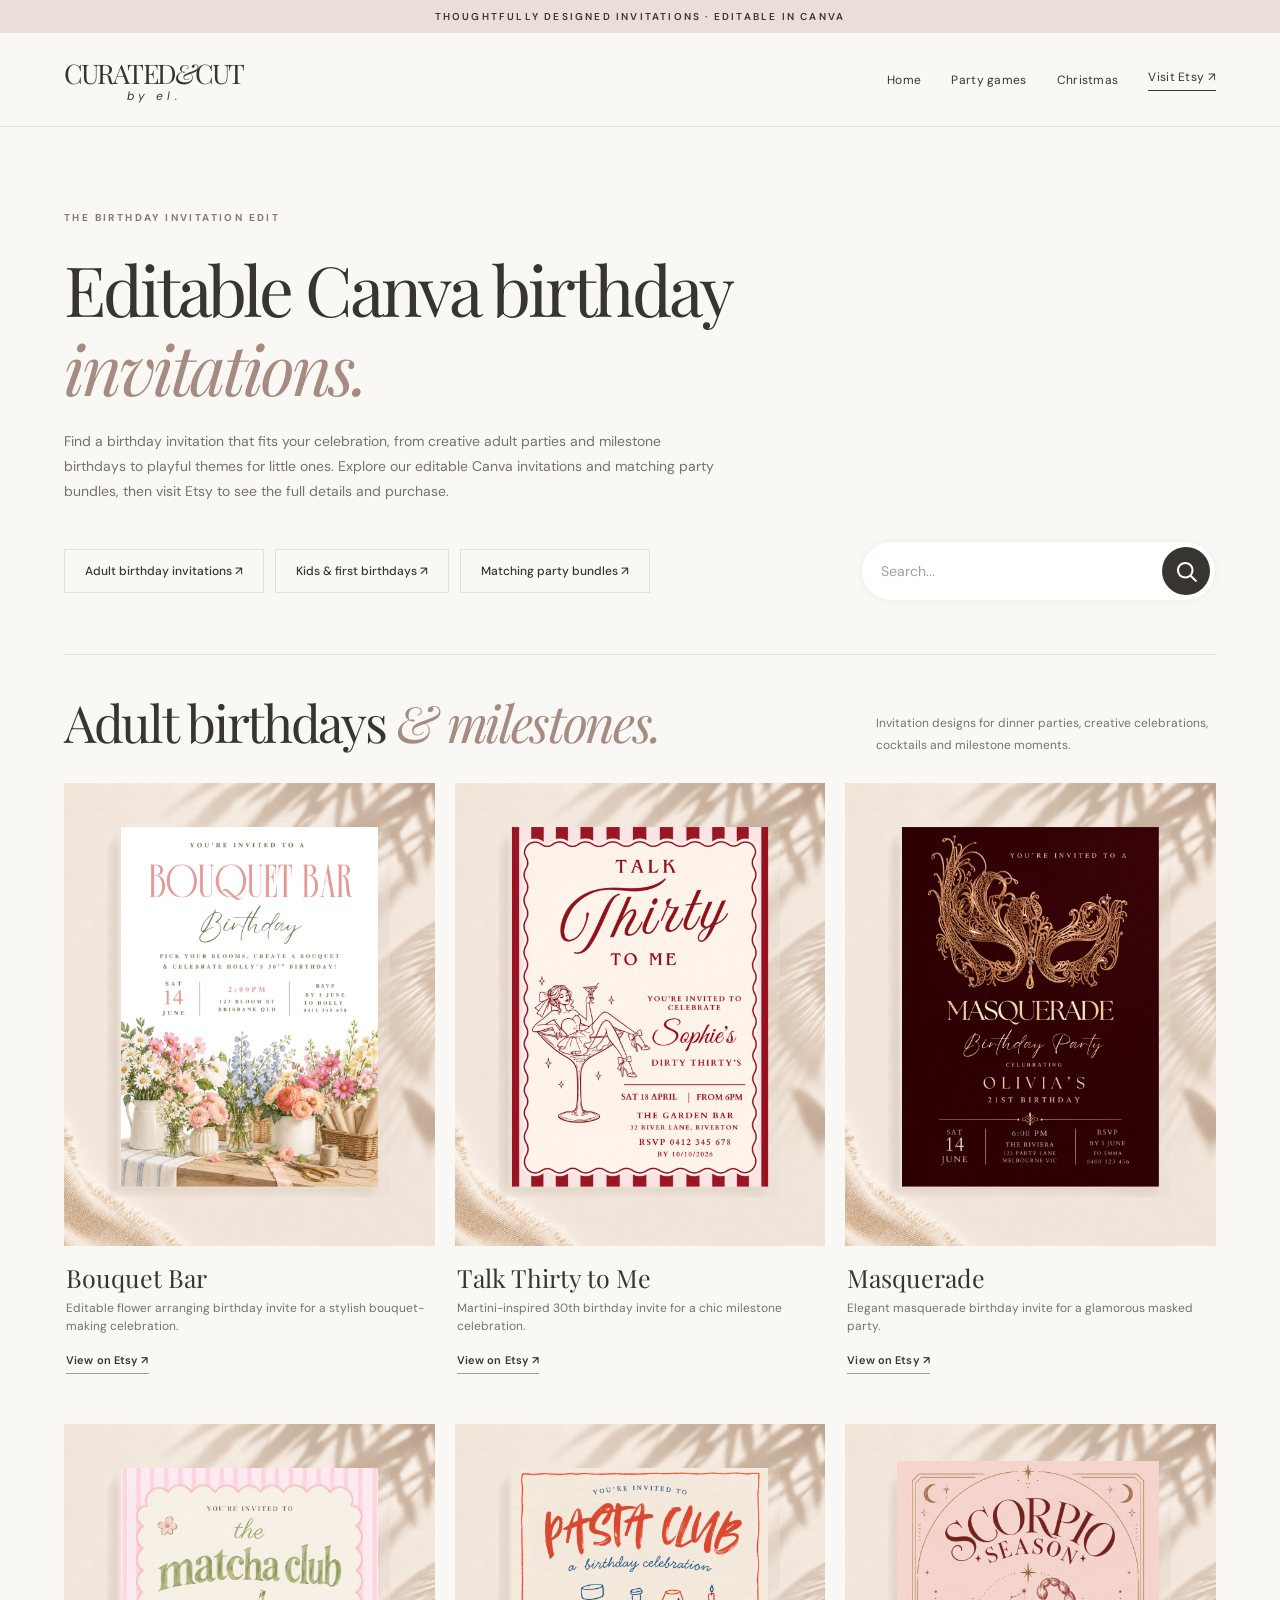
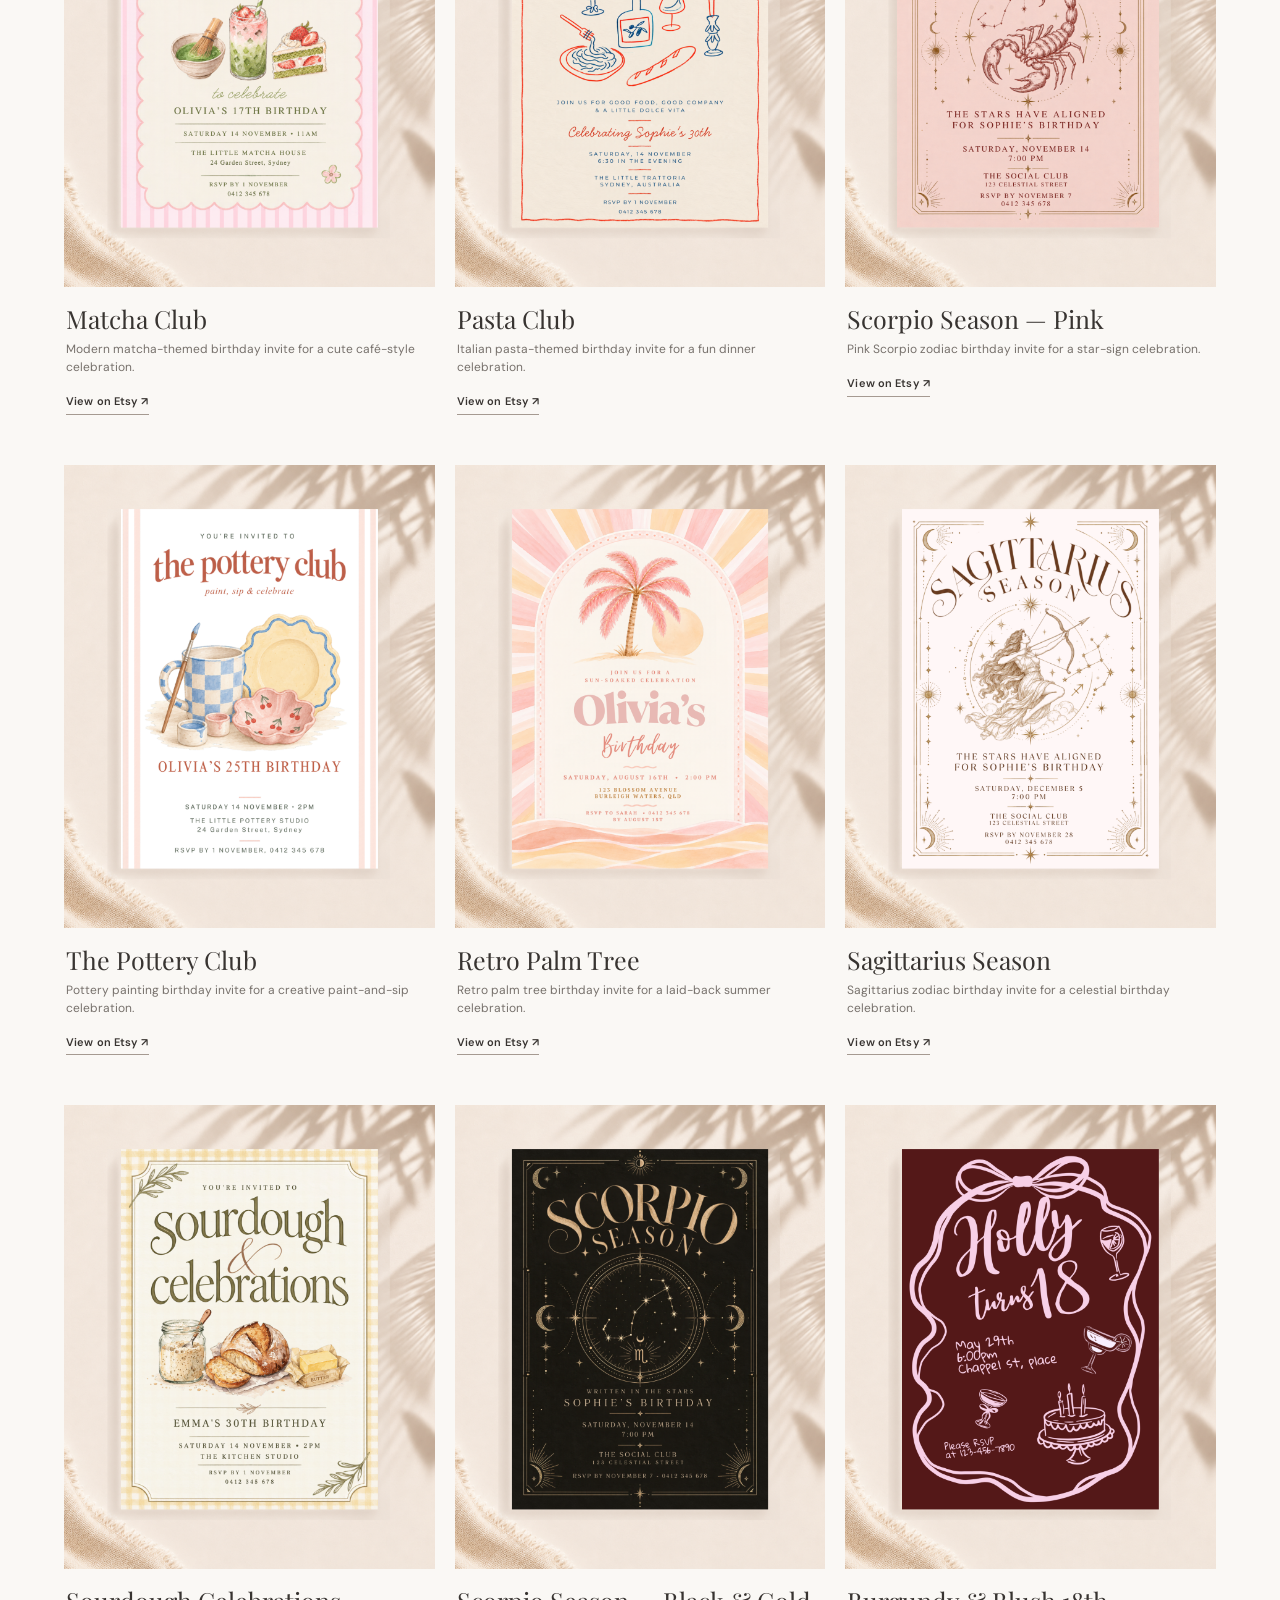
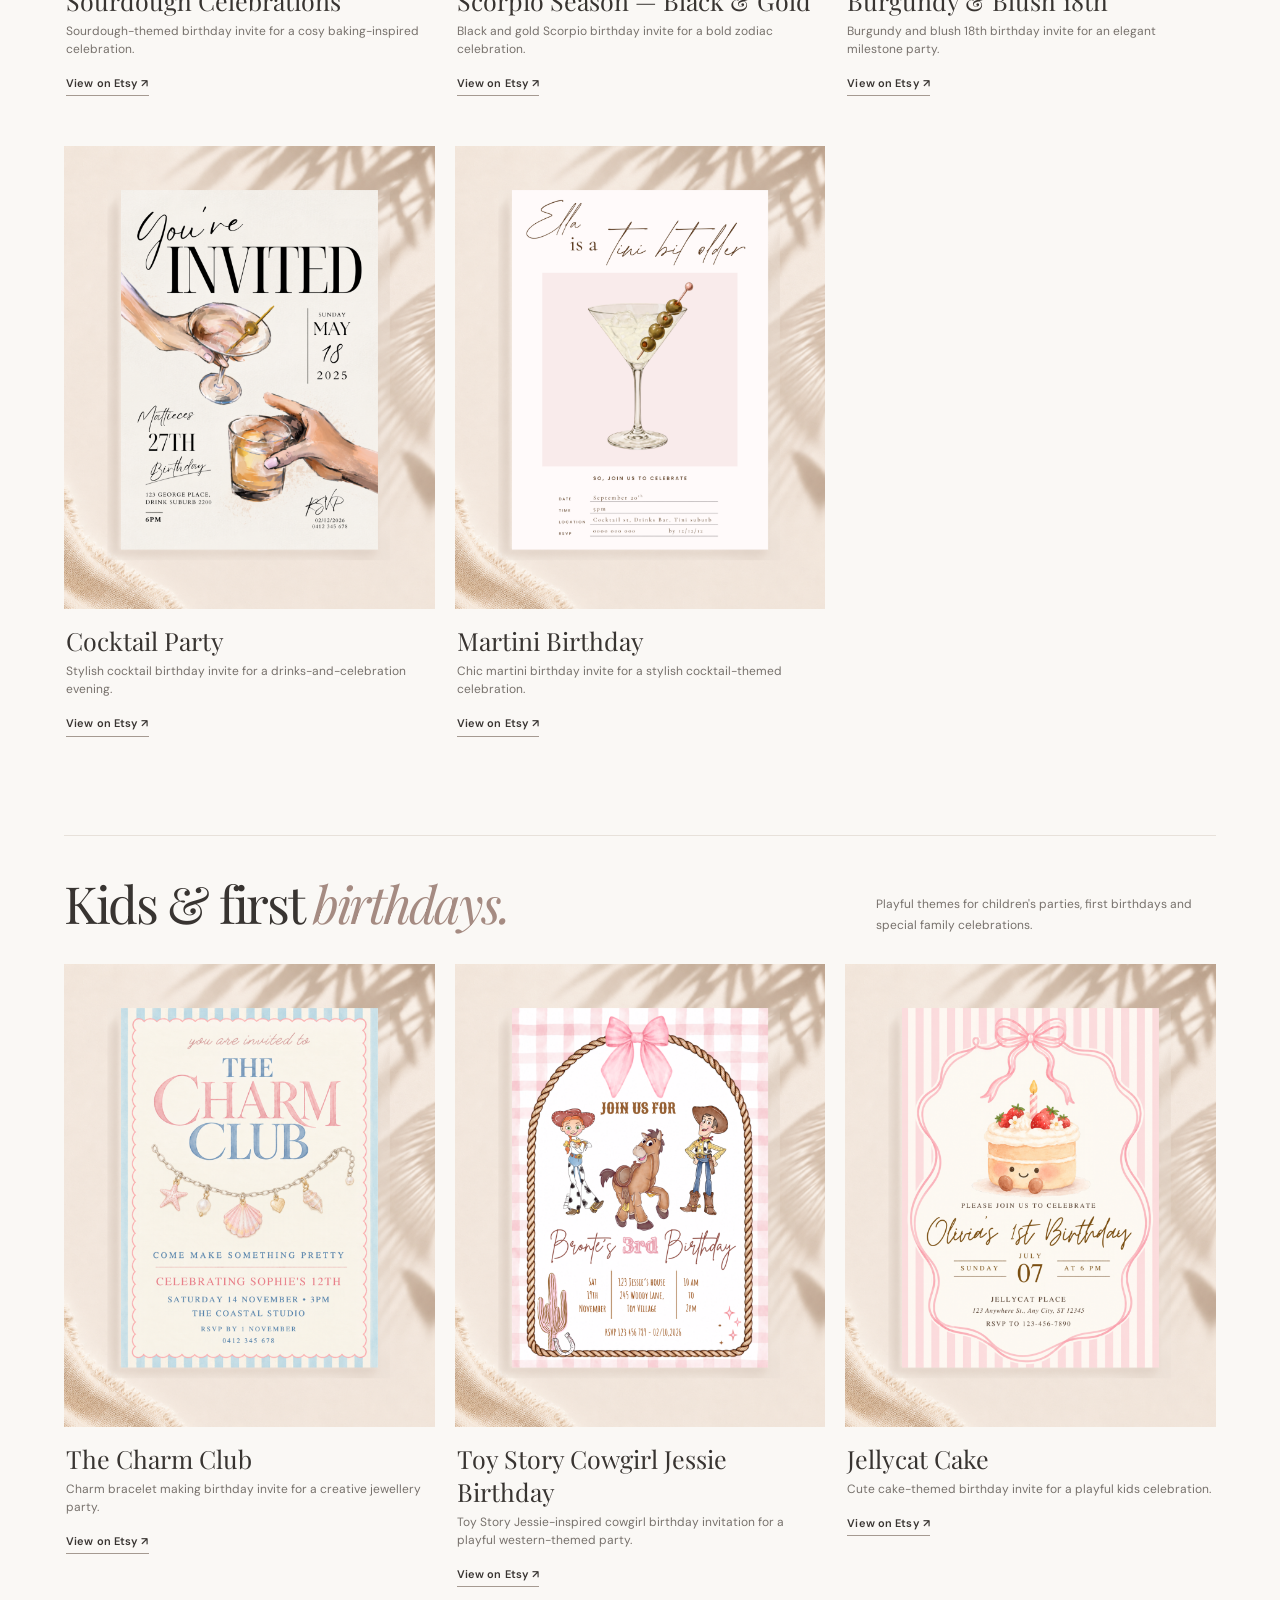
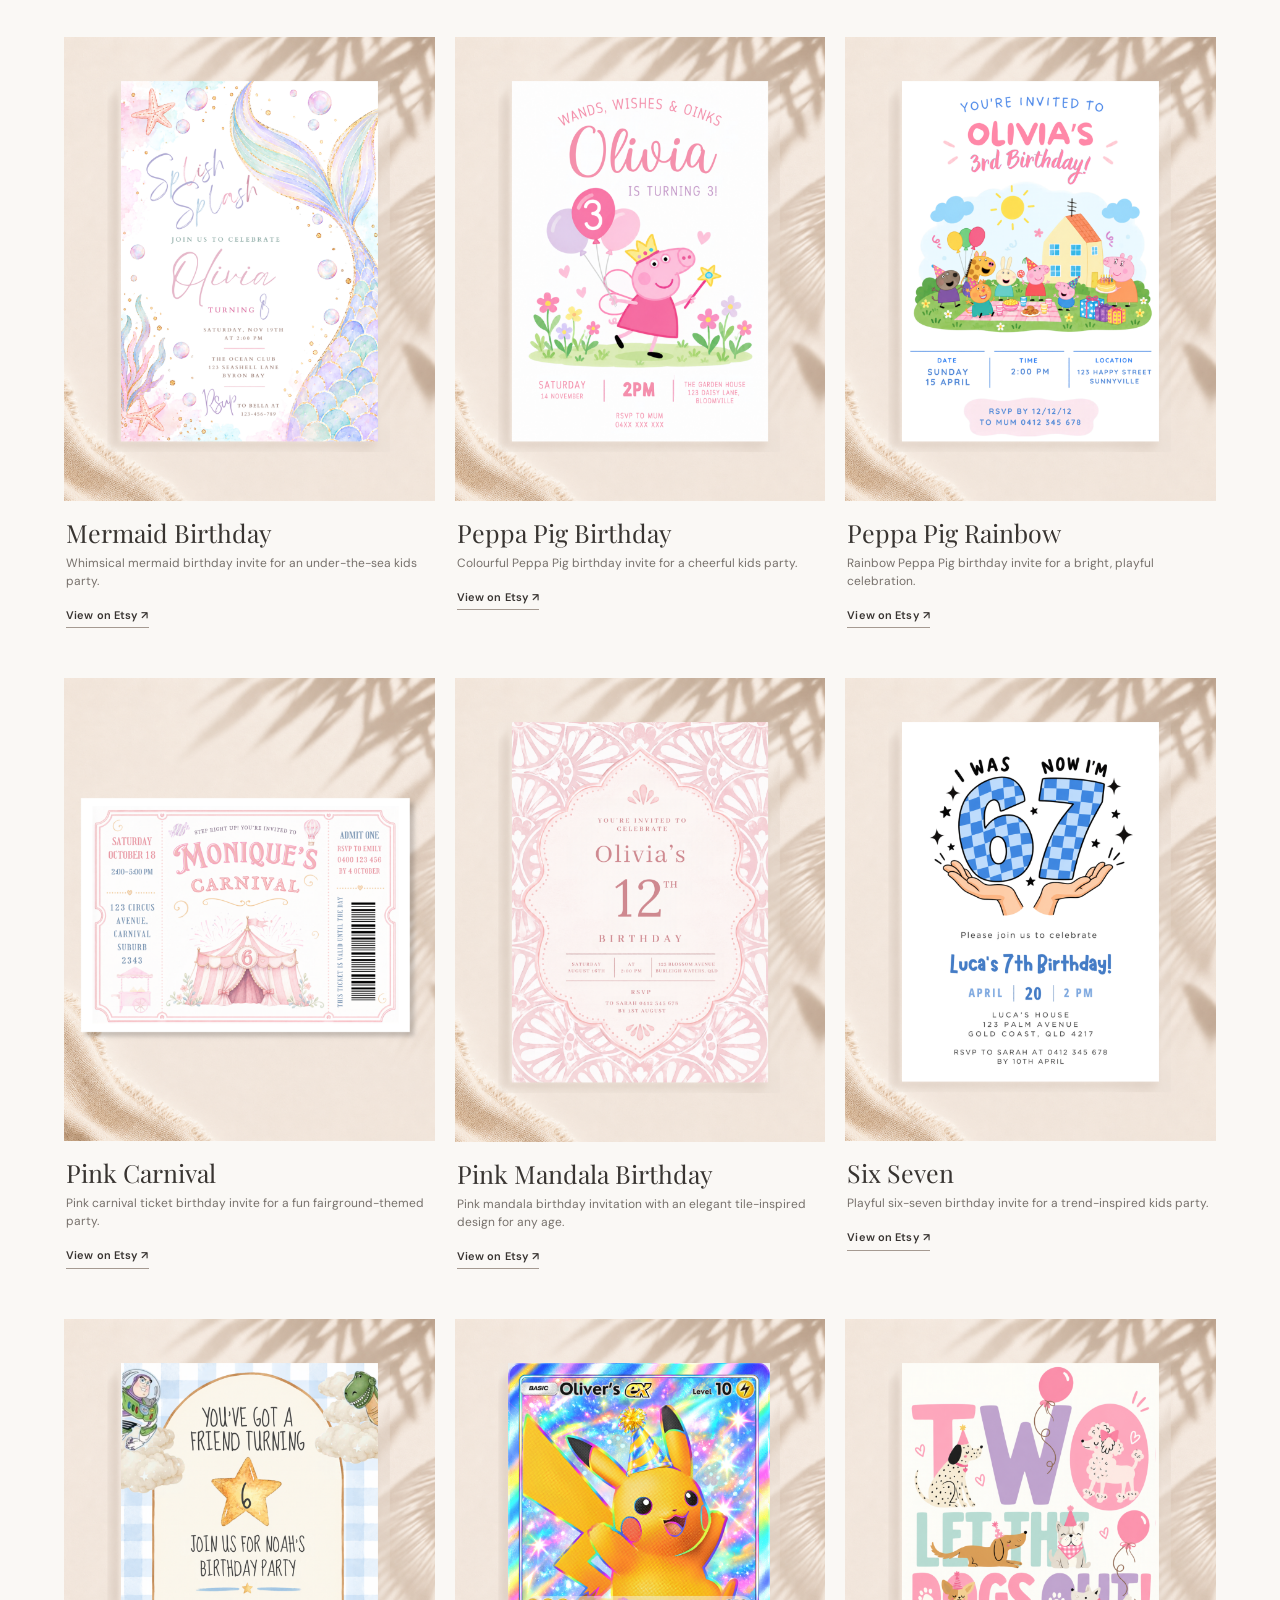
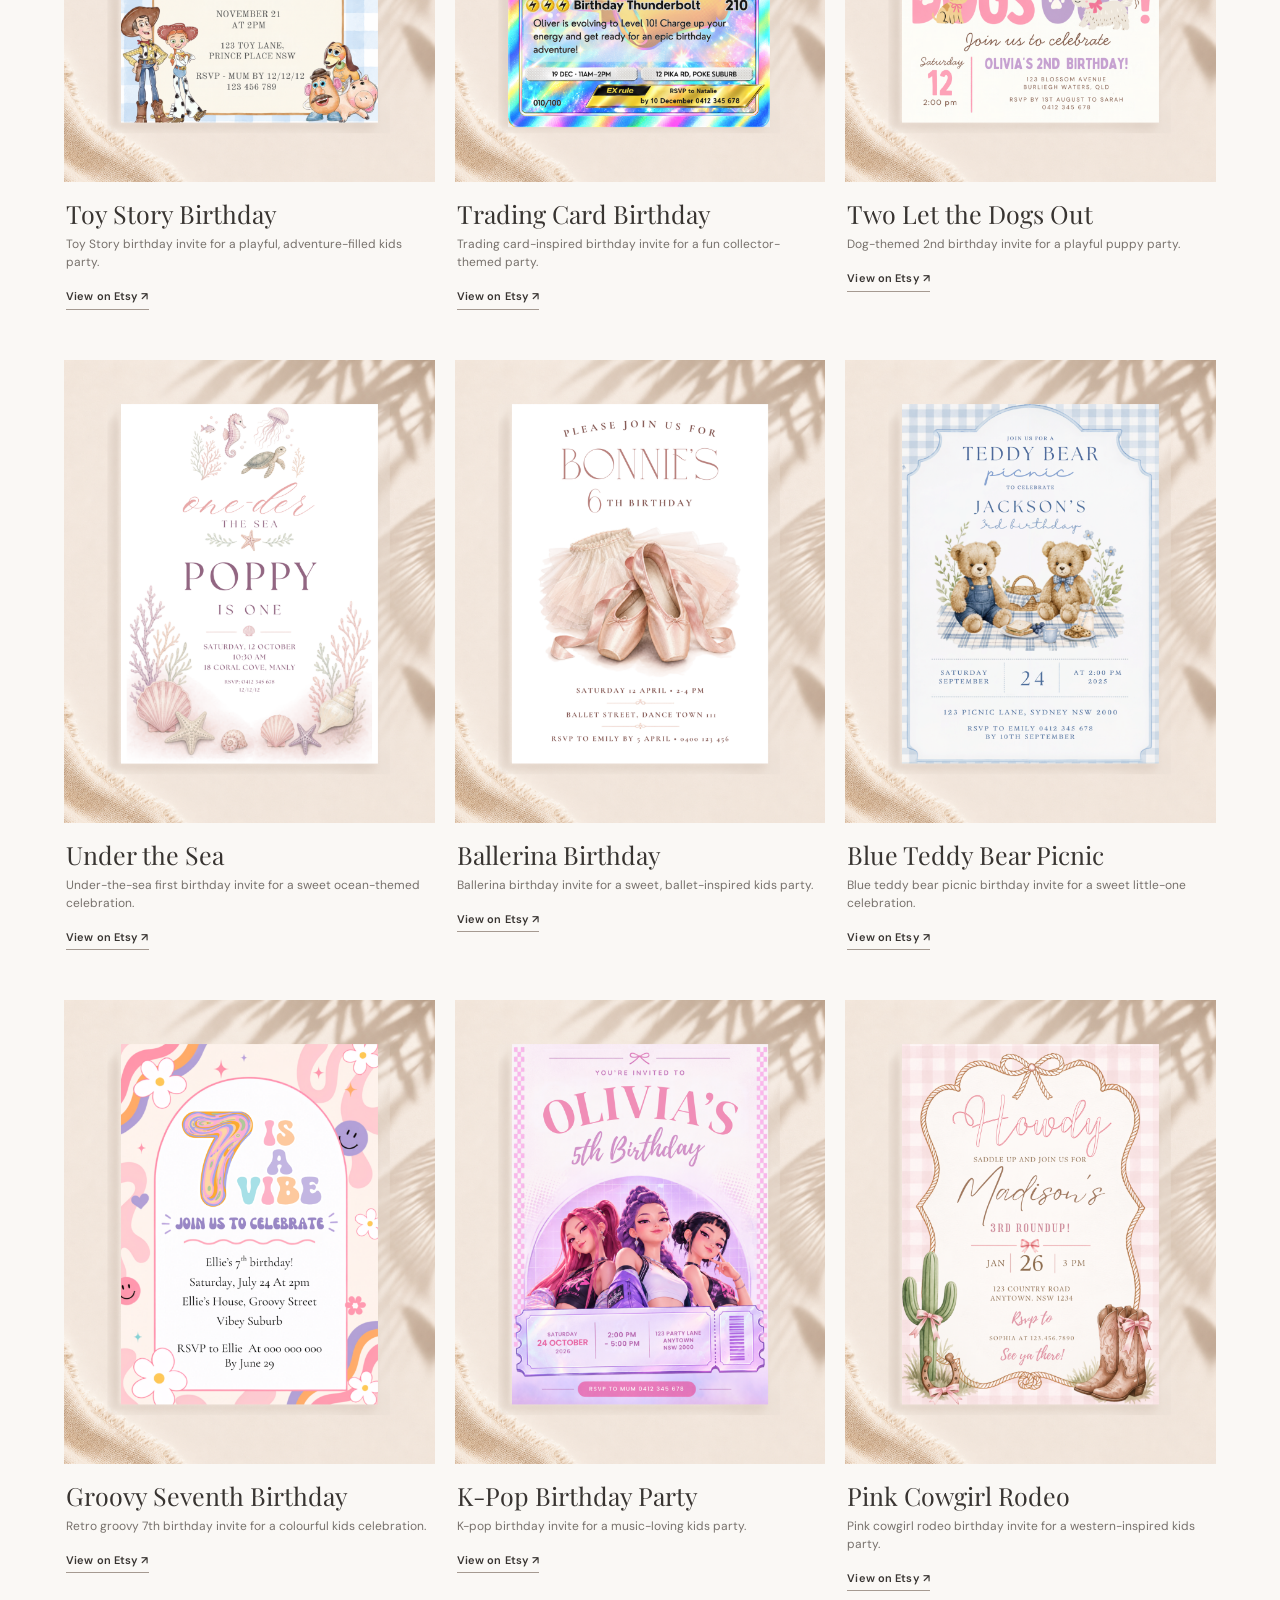
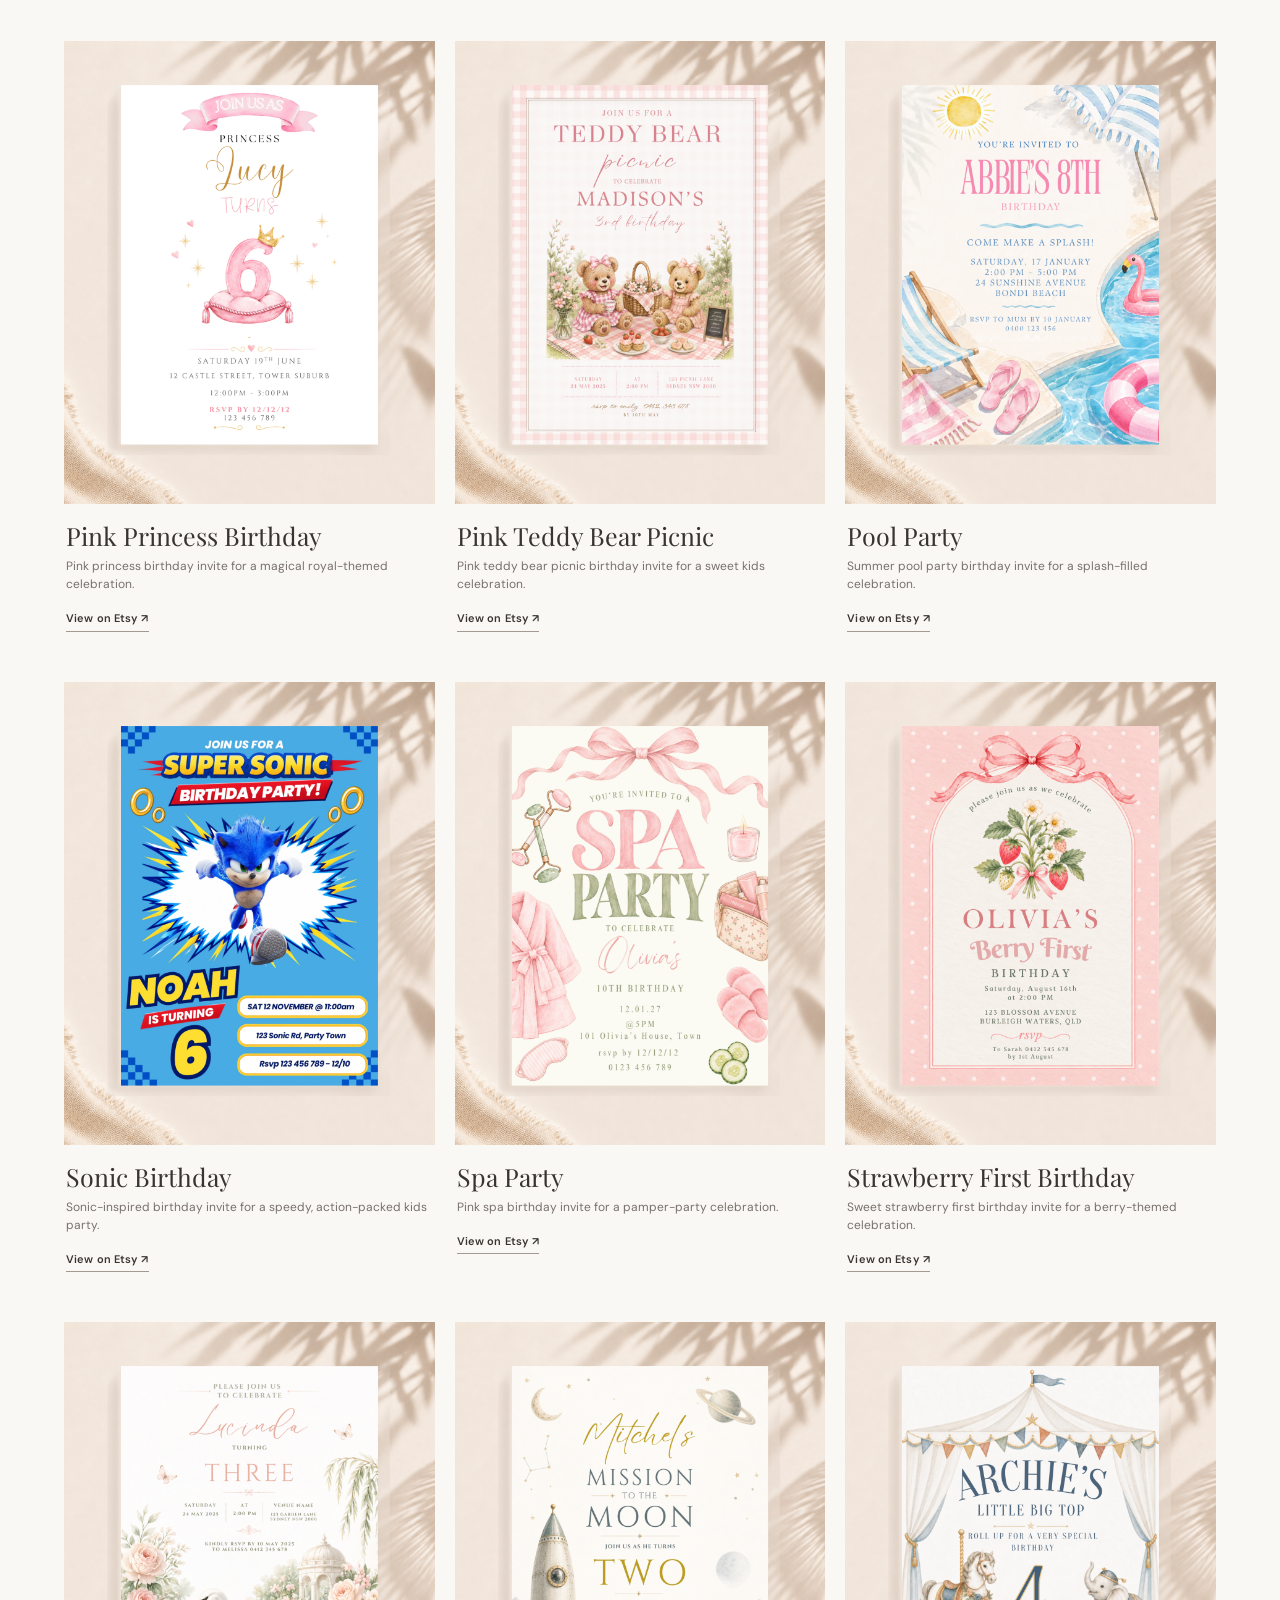
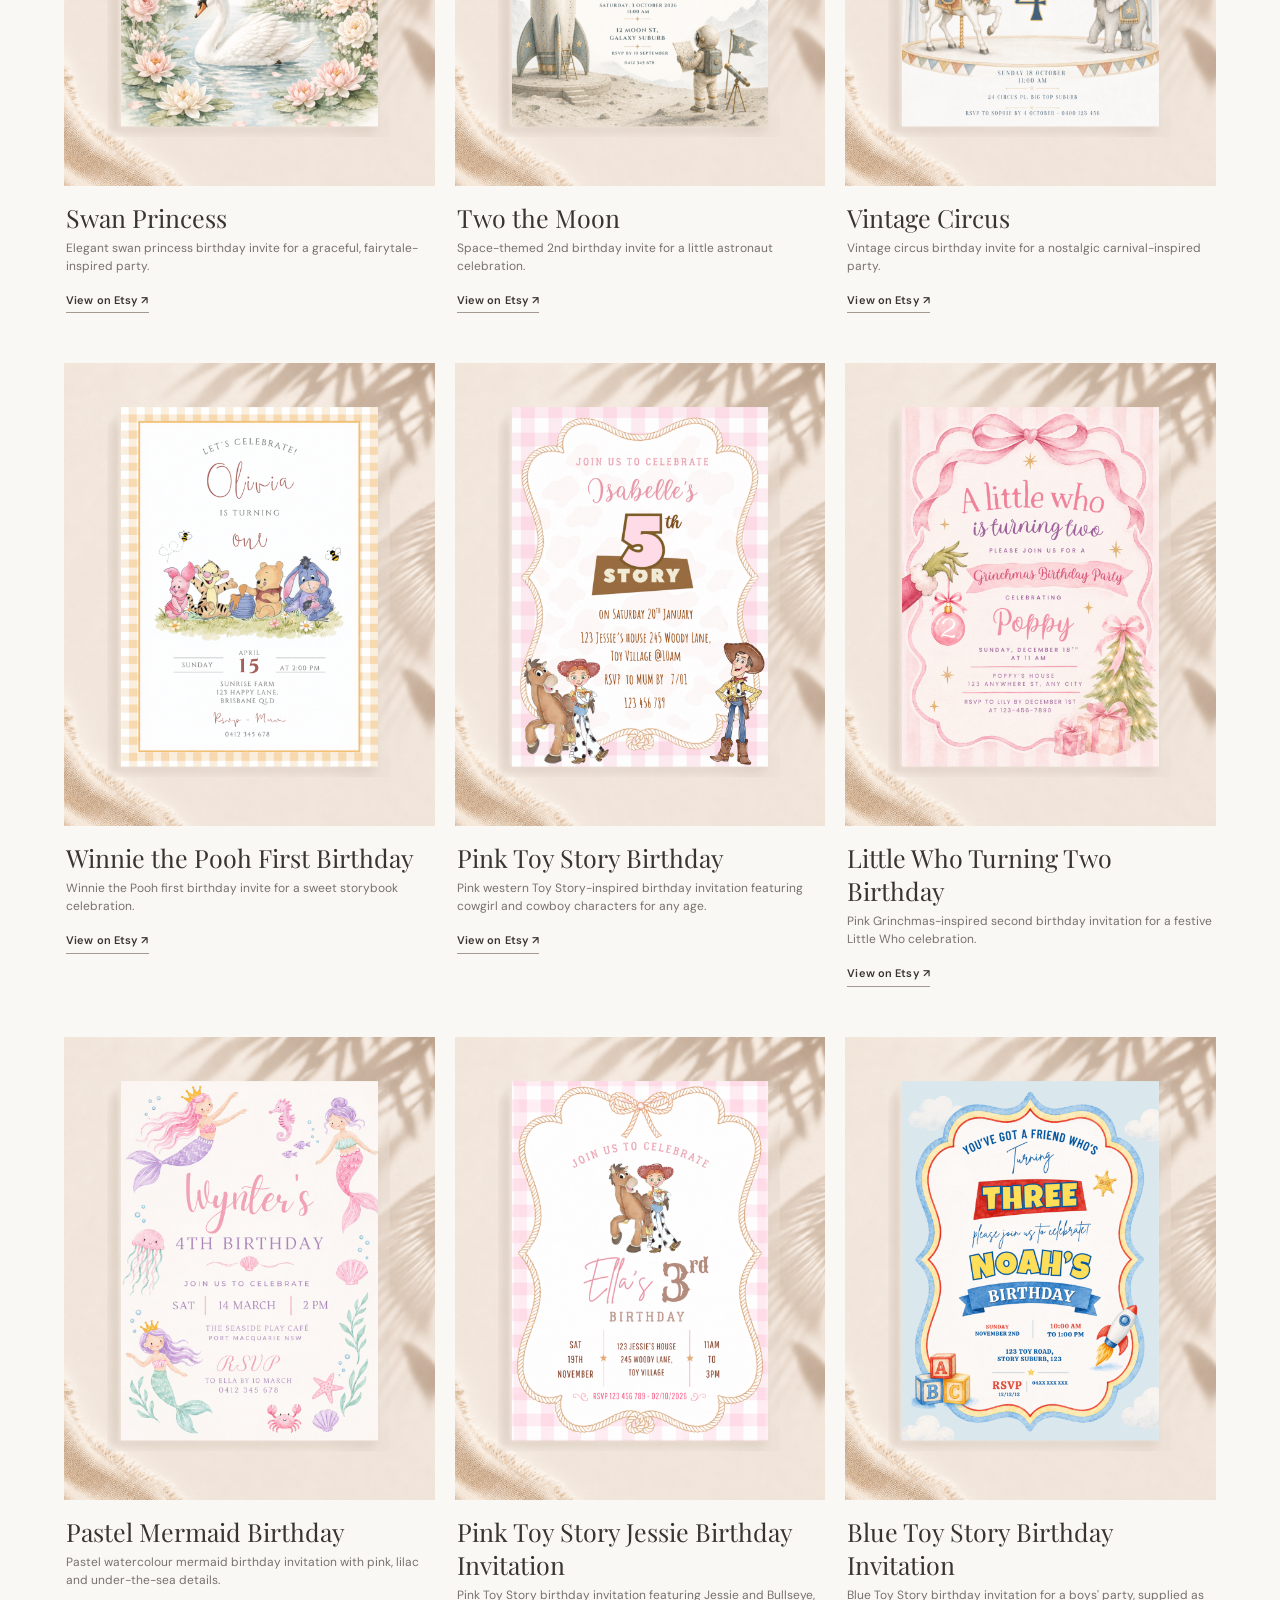
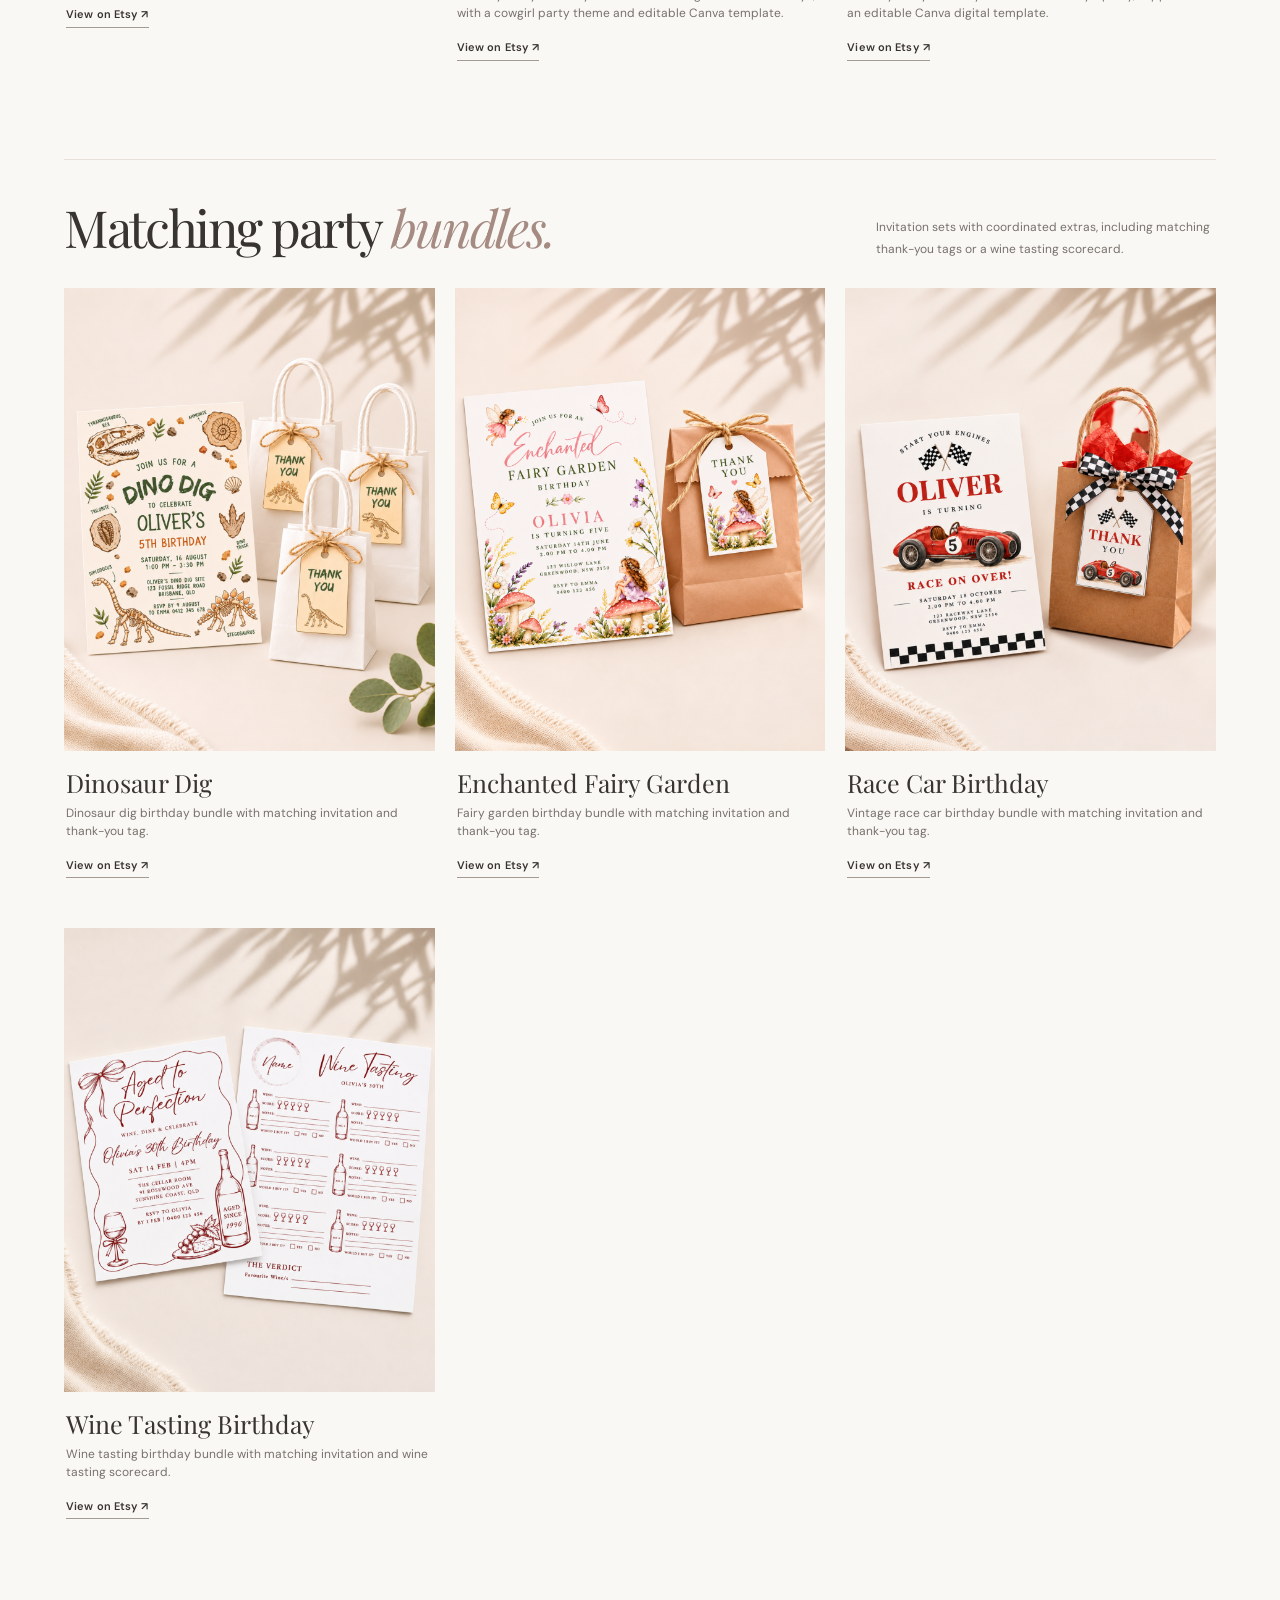
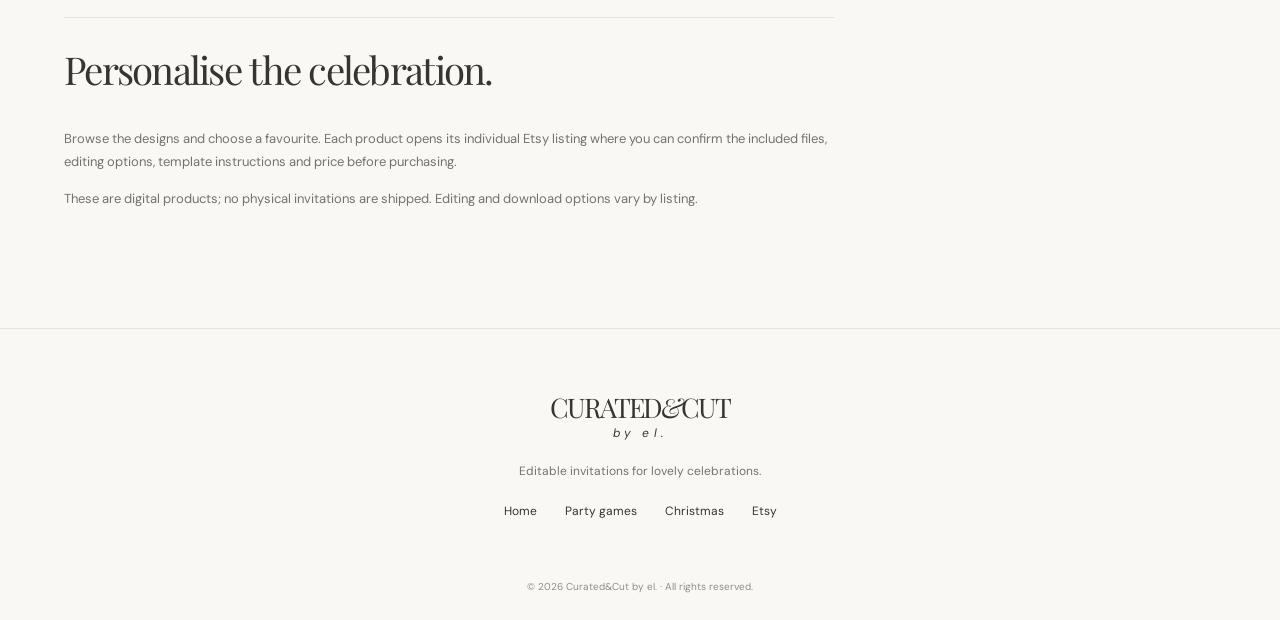
==== commit 74a53a2f: "Redesign birthday search as rounded pill beside collection categories" ====
--- a/birthday-invitations/index.html
+++ b/birthday-invitations/index.html
@@ -42,15 +42,25 @@
 .birthday-grid .product-etsy-cta{margin-top:4px;}
 .birthday-note{max-width:770px;padding-top:25px;border-top:1px solid var(--line);font-size:13px;}
 .birthday-note h2{font-size:clamp(27px,3vw,39px);}
-.birthday-search {max-width:620px;margin:0 0 25px;}
-.birthday-search label {display:block;font-size:12px;font-weight:600;margin-bottom:12px;}
-.birthday-search-control {display:flex;align-items:center;background:#fff;border:1px solid var(--line);}
+.birthday-browse-row {display:flex;align-items:flex-start;justify-content:space-between;gap:25px;margin-bottom:53px;}
+.birthday-browse-row .birthday-shortcuts {display:flex;flex-wrap:wrap;gap:11px;margin:0;padding-top:8px;flex:1;}
+.birthday-search {width:min(100%,355px);min-width:255px;margin:0;flex-shrink:0;}
+.visually-hidden {position:absolute;width:1px;height:1px;padding:0;margin:-1px;overflow:hidden;clip:rect(0,0,0,0);white-space:nowrap;border:0;}
+.birthday-search-control {display:flex;align-items:center;background:#fff;border-radius:999px;padding:5px 5px 5px 19px;box-shadow:0 1px 7px rgba(56,52,49,.045);border:1px solid #f3efeb;}
 .birthday-search-control:focus-within {outline:2px solid #b49c91;outline-offset:2px;}
-.birthday-search-control input {min-width:0;flex:1;border:0;outline:0;background:transparent;padding:16px 17px;font:inherit;font-size:14px;color:var(--ink);}
-.birthday-search-control button {background:none;border:0;cursor:pointer;color:var(--muted);padding:14px 16px;font:600 12px 'DM Sans',sans-serif;}
-.birthday-search-control button[hidden] {display:none;}
-.birthday-search-results {min-height:20px;margin:8px 0 0;font-size:12px;}
+.birthday-search-control input {min-width:0;flex:1;border:0;outline:0;background:transparent;padding:11px 0;font:inherit;font-size:14px;color:var(--ink);-webkit-appearance:none;appearance:none;}
+.birthday-search-control input::-webkit-search-cancel-button {display:none;}
+.birthday-search-control input::placeholder {color:#a59f9a;}
+.birthday-search-control button {font-family:'DM Sans',sans-serif;cursor:pointer;}
+.birthday-search-clear {flex-shrink:0;border:0;background:transparent;color:#8c8580;font-size:22px;padding:7px 10px;line-height:1;}
+.birthday-search-clear[hidden] {display:none;}
+.birthday-search-submit {flex-shrink:0;width:48px;height:48px;border:0;border-radius:50%;display:flex;align-items:center;justify-content:center;color:white;background:var(--ink);transition:background .2s;}
+.birthday-search-submit:hover {background:#6c5a52;}
+.birthday-search-results {margin:8px 8px 0;font-size:12px;}
+.birthday-search-results:empty {display:none;}
 .birthday-section[hidden],.birthday-grid .product[hidden],.birthday-shortcuts[hidden] {display:none !important;}
+@media(max-width:1150px) {.birthday-browse-row{flex-wrap:wrap;}.birthday-search{width:min(100%,420px);}}
+@media(max-width:760px) {.birthday-browse-row{flex-direction:column-reverse;gap:20px;margin-bottom:40px;}.birthday-search{width:100%;min-width:0;}.birthday-browse-row .birthday-shortcuts{padding-top:0;}}
 @media(max-width:760px){
  .birthday-main{padding:53px 20px 75px;}
  .birthday-section-header{display:block;}
@@ -83,19 +93,24 @@
 <h1>Editable Canva birthday<br><em>invitations.</em></h1>
 <p>Find a birthday invitation that fits your celebration, from creative adult parties and milestone birthdays to playful themes for little ones. Explore our editable Canva invitations and matching party bundles, then visit Etsy to see the full details and purchase.</p>
 </div>
-<div class="birthday-search" role="search" aria-label="Search birthday invitations">
-  <label for="birthday-search-input">Find an invitation</label>
-  <div class="birthday-search-control">
-    <input id="birthday-search-input" type="search" placeholder="Try Toy Story, mermaid, pottery…" autocomplete="off" aria-controls="adult-birthdays kids-birthdays bundles">
-    <button id="birthday-search-clear" type="button" hidden>Clear</button>
-  </div>
-  <p class="birthday-search-results" id="birthday-search-status" role="status" aria-live="polite"></p>
-</div>
-<nav class="birthday-shortcuts" aria-label="Browse birthday invitation collections">
-<a href="#adult-birthdays">Adult birthday invitations ↗</a>
-<a href="#kids-birthdays">Kids &amp; first birthdays ↗</a>
-<a href="#bundles">Matching party bundles ↗</a>
-</nav>
+<div class="birthday-browse-row">
+  <nav class="birthday-shortcuts" aria-label="Browse birthday invitation collections">
+    <a href="#adult-birthdays">Adult birthday invitations ↗</a>
+    <a href="#kids-birthdays">Kids &amp; first birthdays ↗</a>
+    <a href="#bundles">Matching party bundles ↗</a>
+  </nav>
+  <form class="birthday-search" role="search" aria-label="Search birthday invitations">
+    <label class="visually-hidden" for="birthday-search-input">Search birthday invitations by theme</label>
+    <div class="birthday-search-control">
+      <input id="birthday-search-input" type="search" placeholder="Search..." autocomplete="off" aria-controls="adult-birthdays kids-birthdays bundles">
+      <button id="birthday-search-clear" class="birthday-search-clear" type="button" aria-label="Clear search" hidden>×</button>
+      <button class="birthday-search-submit" type="submit" aria-label="Search invitations">
+        <svg viewBox="0 0 24 24" width="25" height="25" fill="none" stroke="currentColor" stroke-width="2" stroke-linecap="round" stroke-linejoin="round" aria-hidden="true"><circle cx="10.8" cy="10.8" r="7"></circle><path d="m16 16 5 5"></path></svg>
+      </button>
+    </div>
+    <p class="birthday-search-results" id="birthday-search-status" role="status" aria-live="polite"></p>
+  </form>
+</div>
 
 <section class="birthday-section" id="adult-birthdays" aria-labelledby="adult-birthdays-heading">
 <div class="birthday-section-header">
@@ -467,6 +482,12 @@
   birthdayClear.hidden = !query;
   birthdayStatus.textContent = query ? (matches ? matches + ' matching invitation' + (matches === 1 ? '' : 's') : 'No invitations found. Try a different theme.') : '';
 }
+document.querySelector('.birthday-search').addEventListener('submit',event=>{
+  event.preventDefault();
+  filterBirthdayInvitations();
+  const firstVisible = document.querySelector('.birthday-section:not([hidden])');
+  if (birthdaySearch.value.trim() && firstVisible) firstVisible.scrollIntoView({behavior:'smooth',block:'start'});
+});
 birthdaySearch.addEventListener('input',filterBirthdayInvitations);
 birthdayClear.addEventListener('click',()=>{birthdaySearch.value='';filterBirthdayInvitations();birthdaySearch.focus();});
 filterBirthdayInvitations();
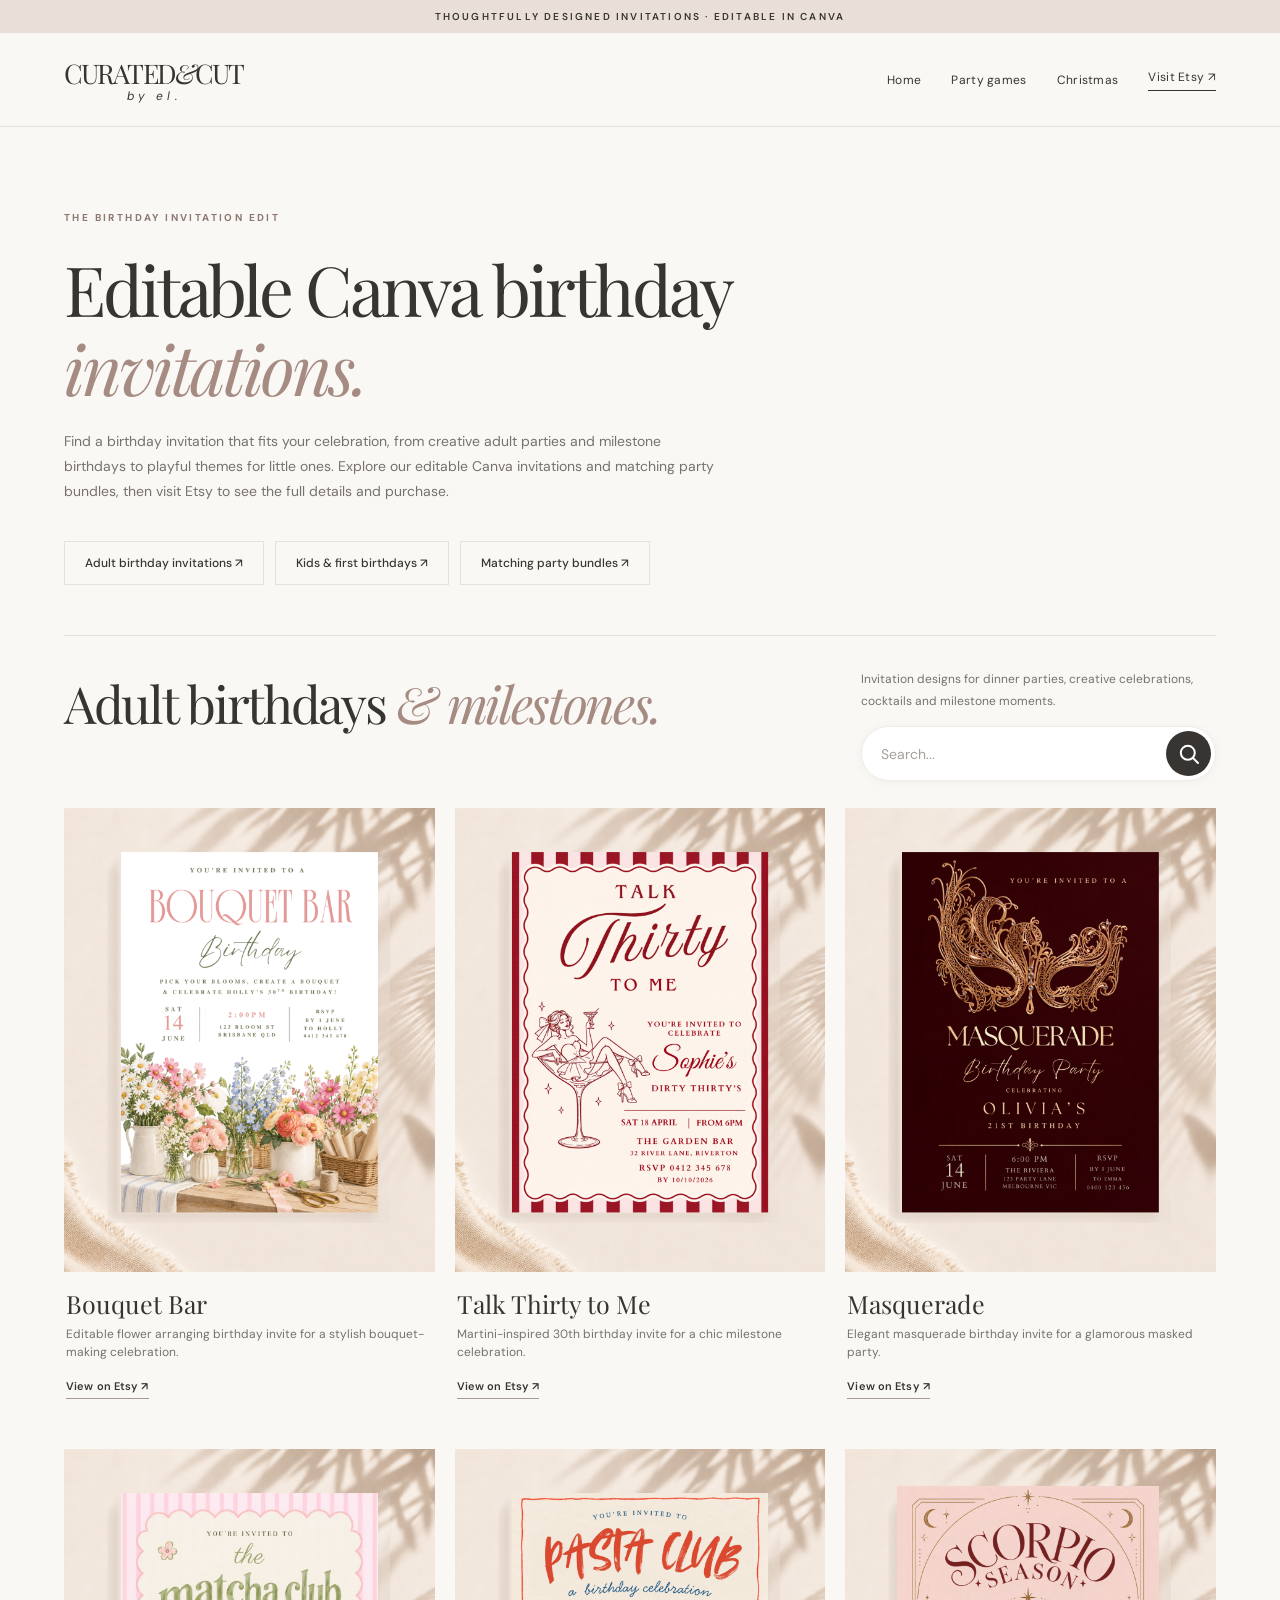
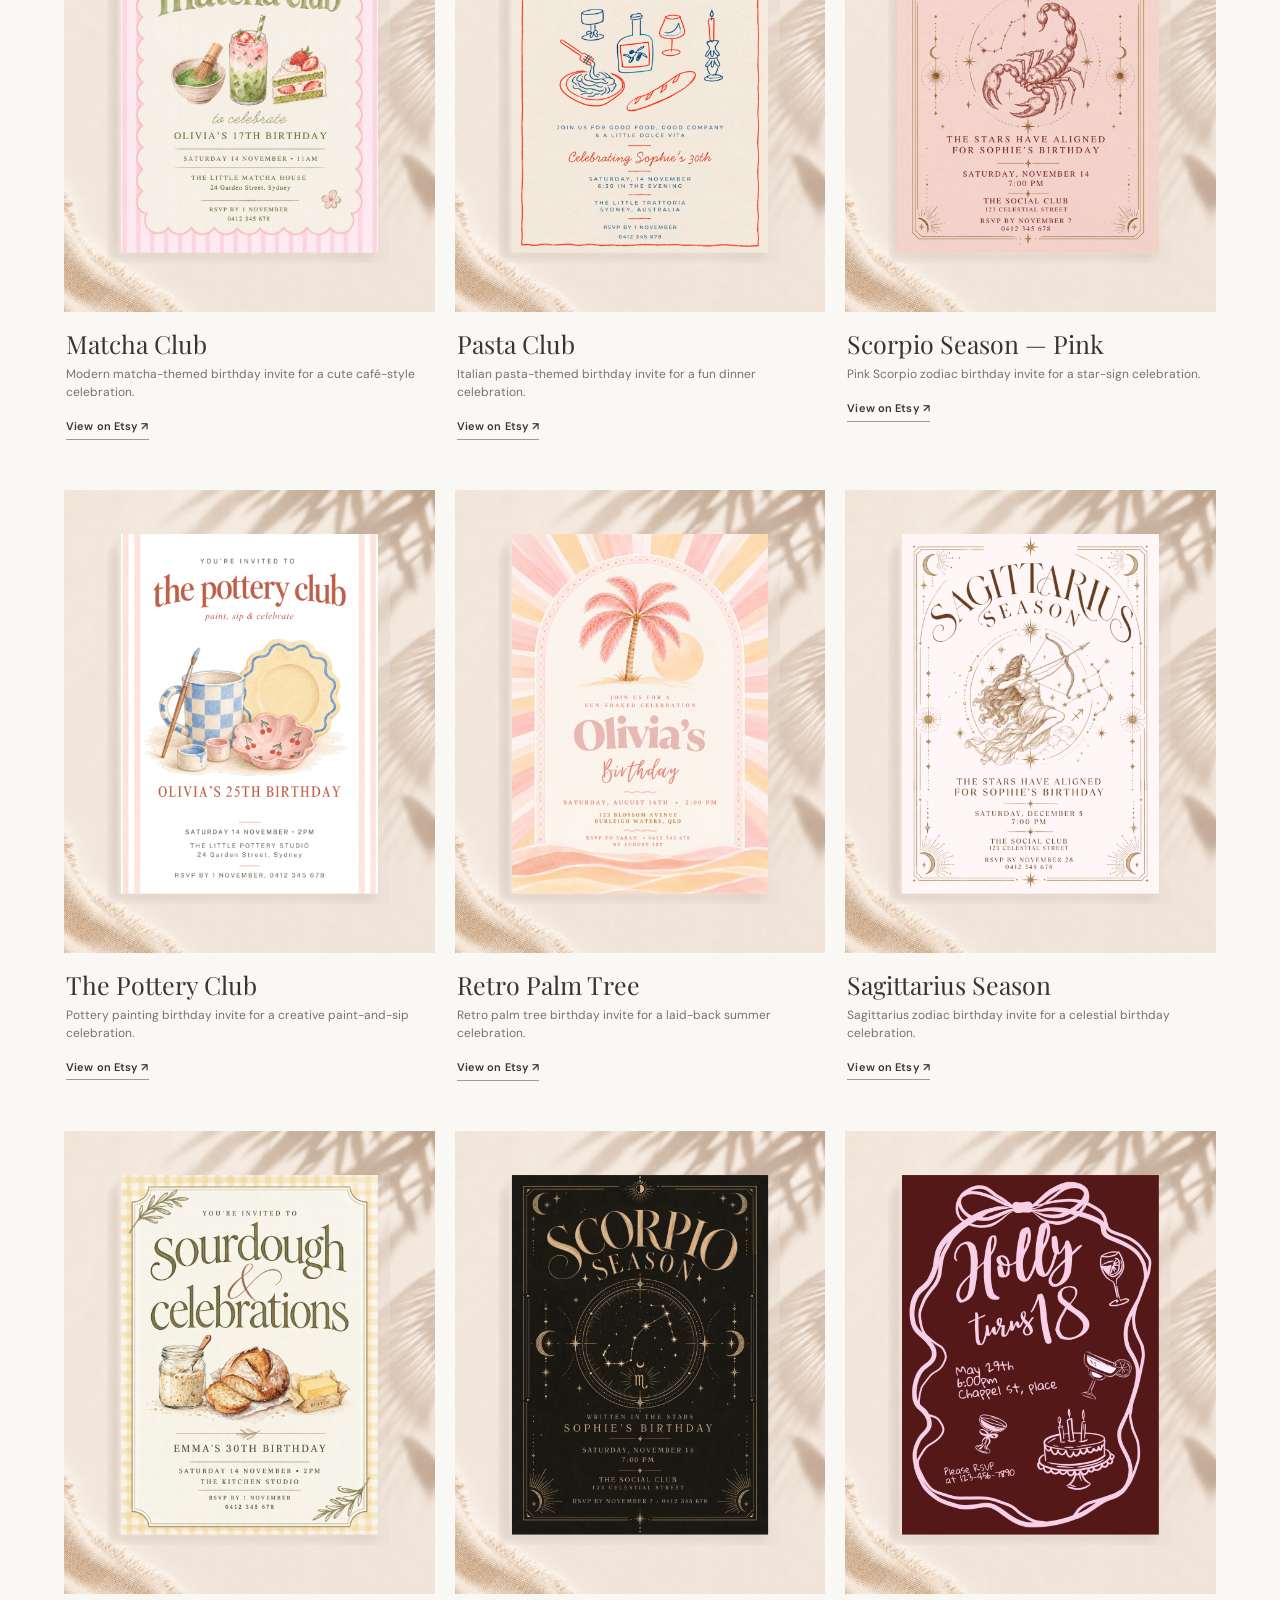
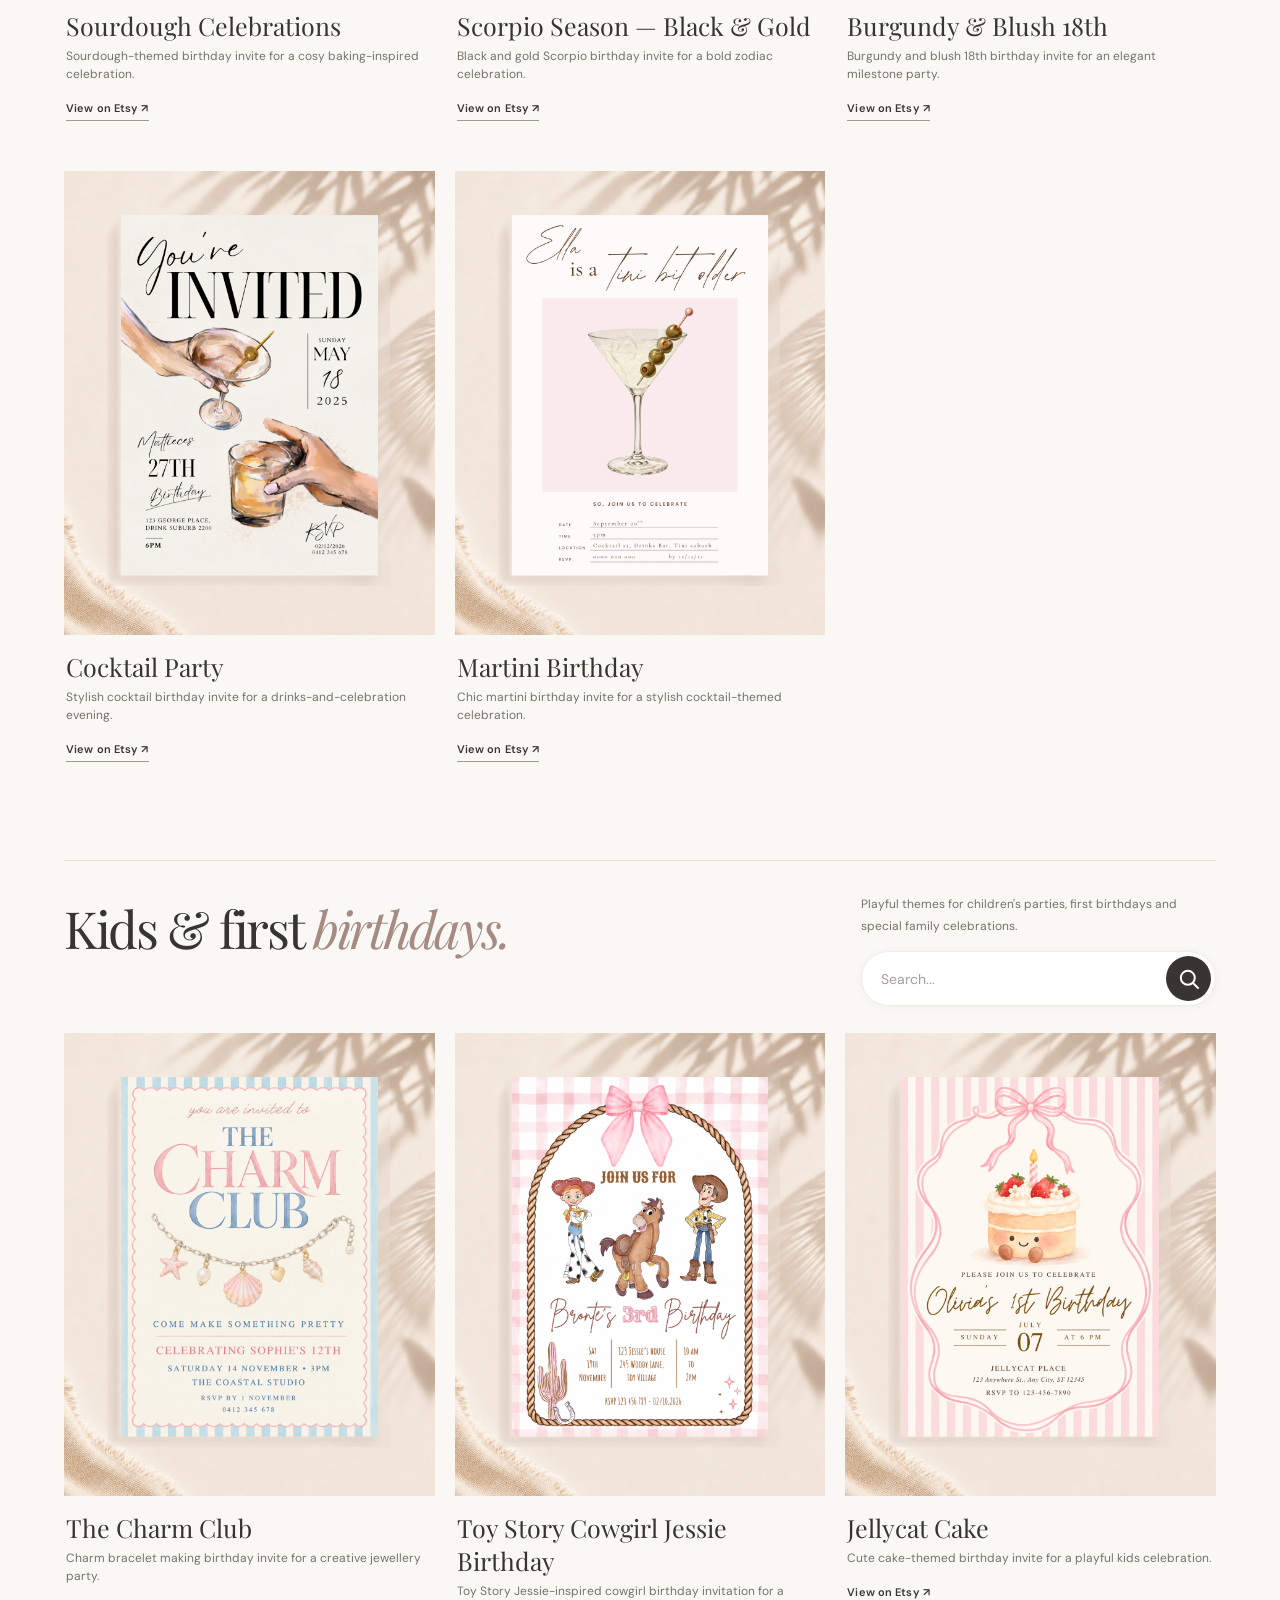
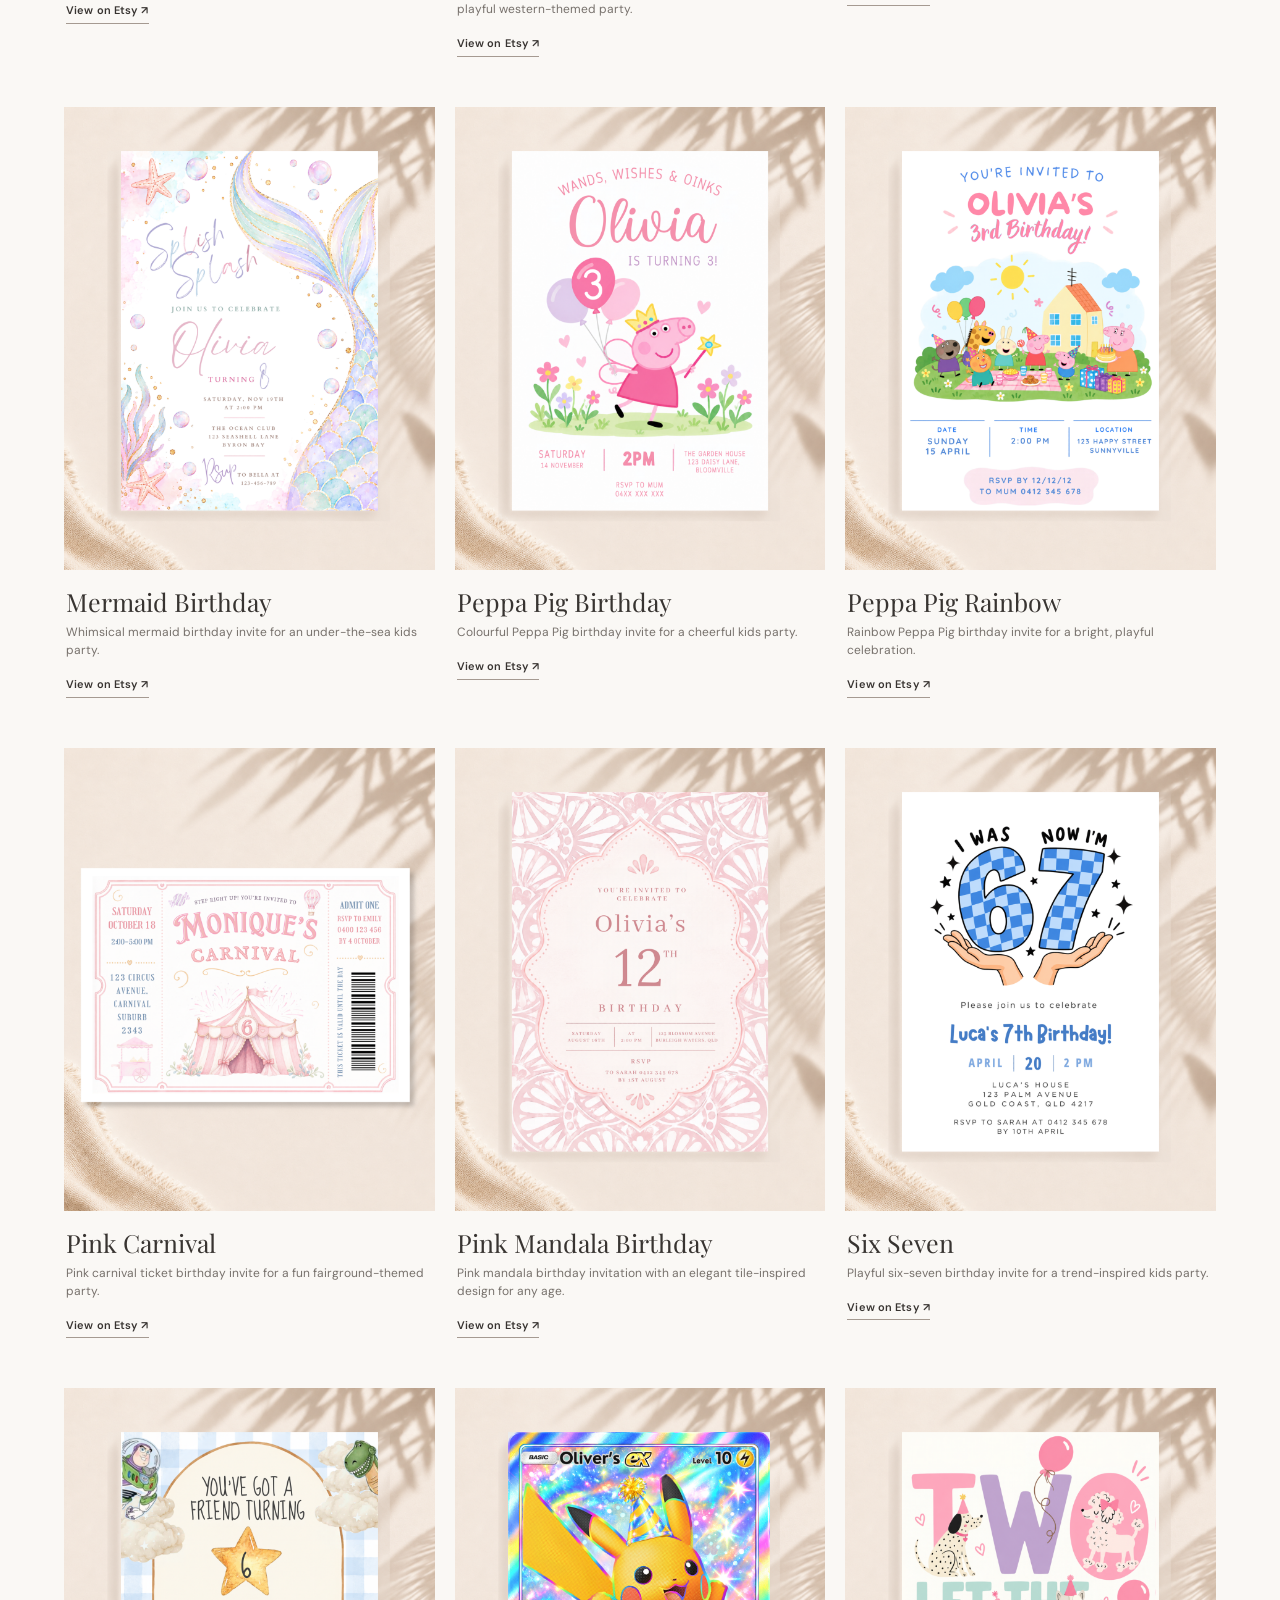
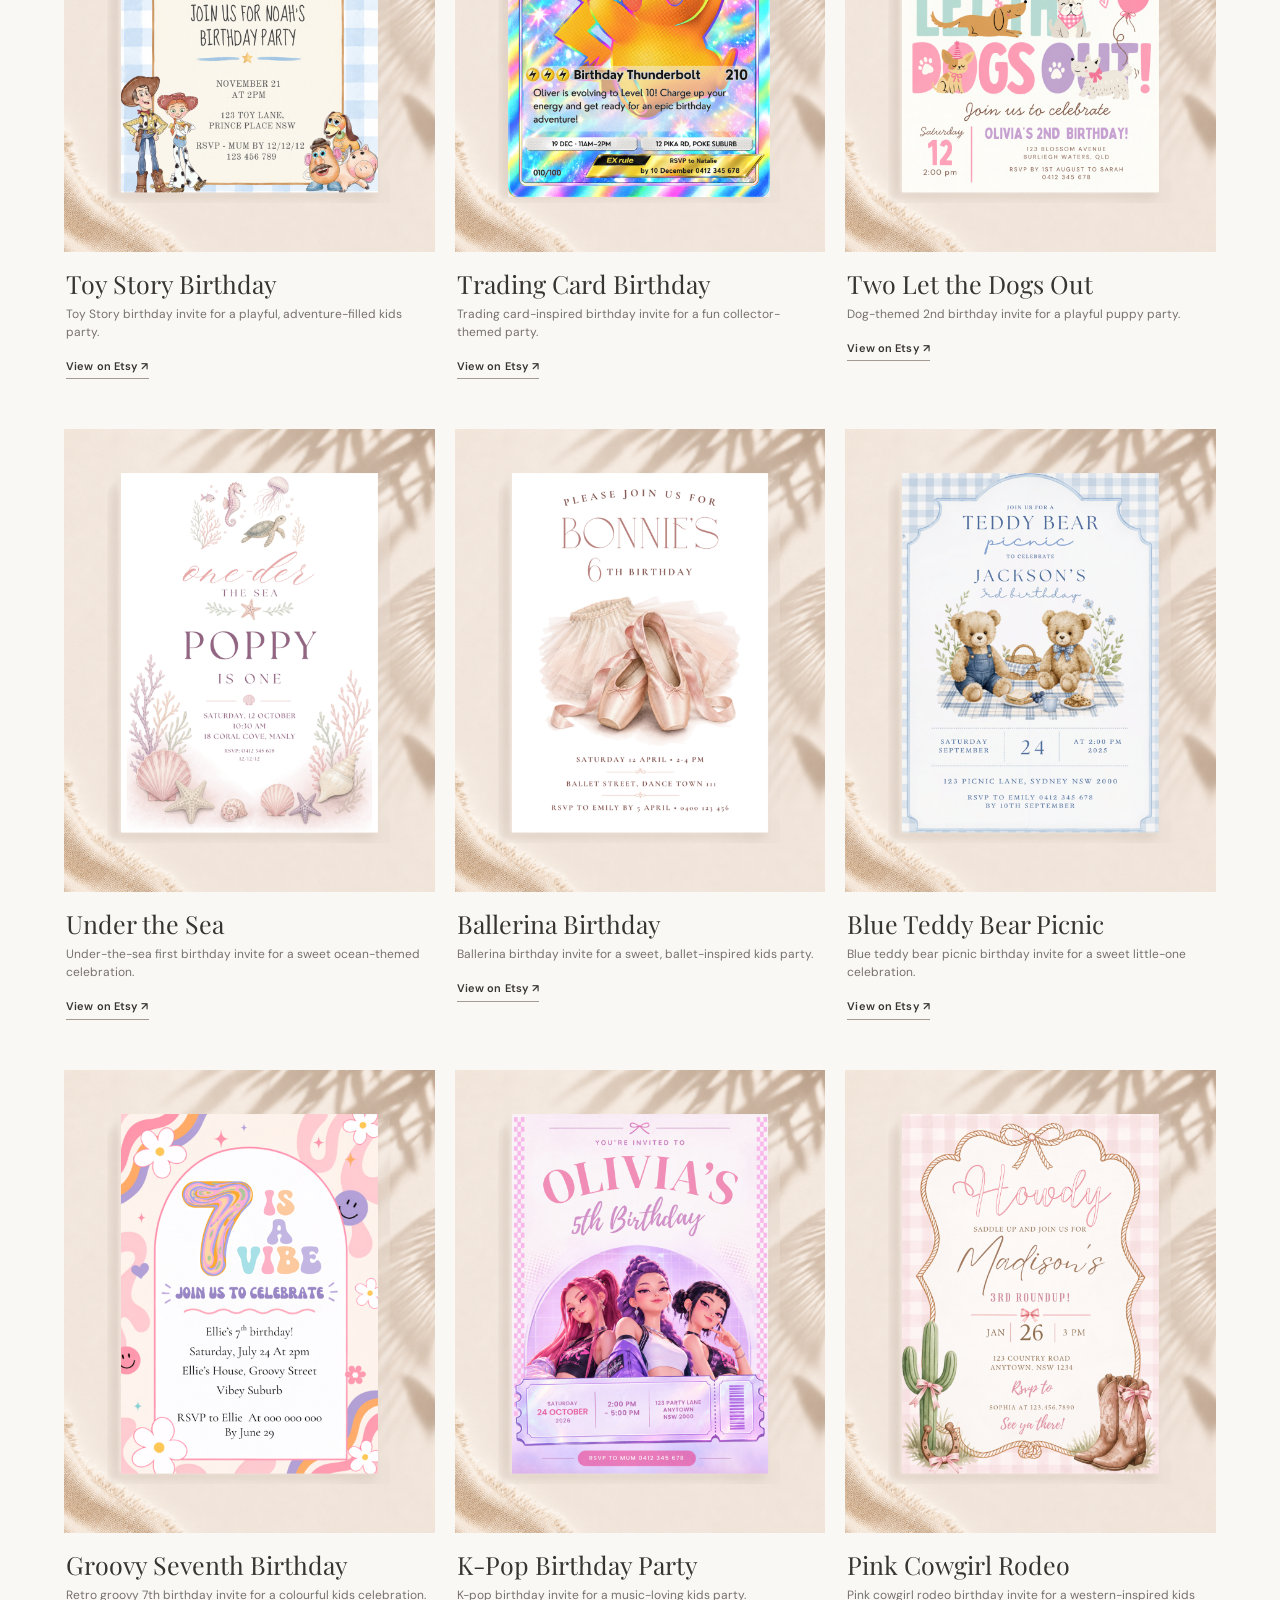
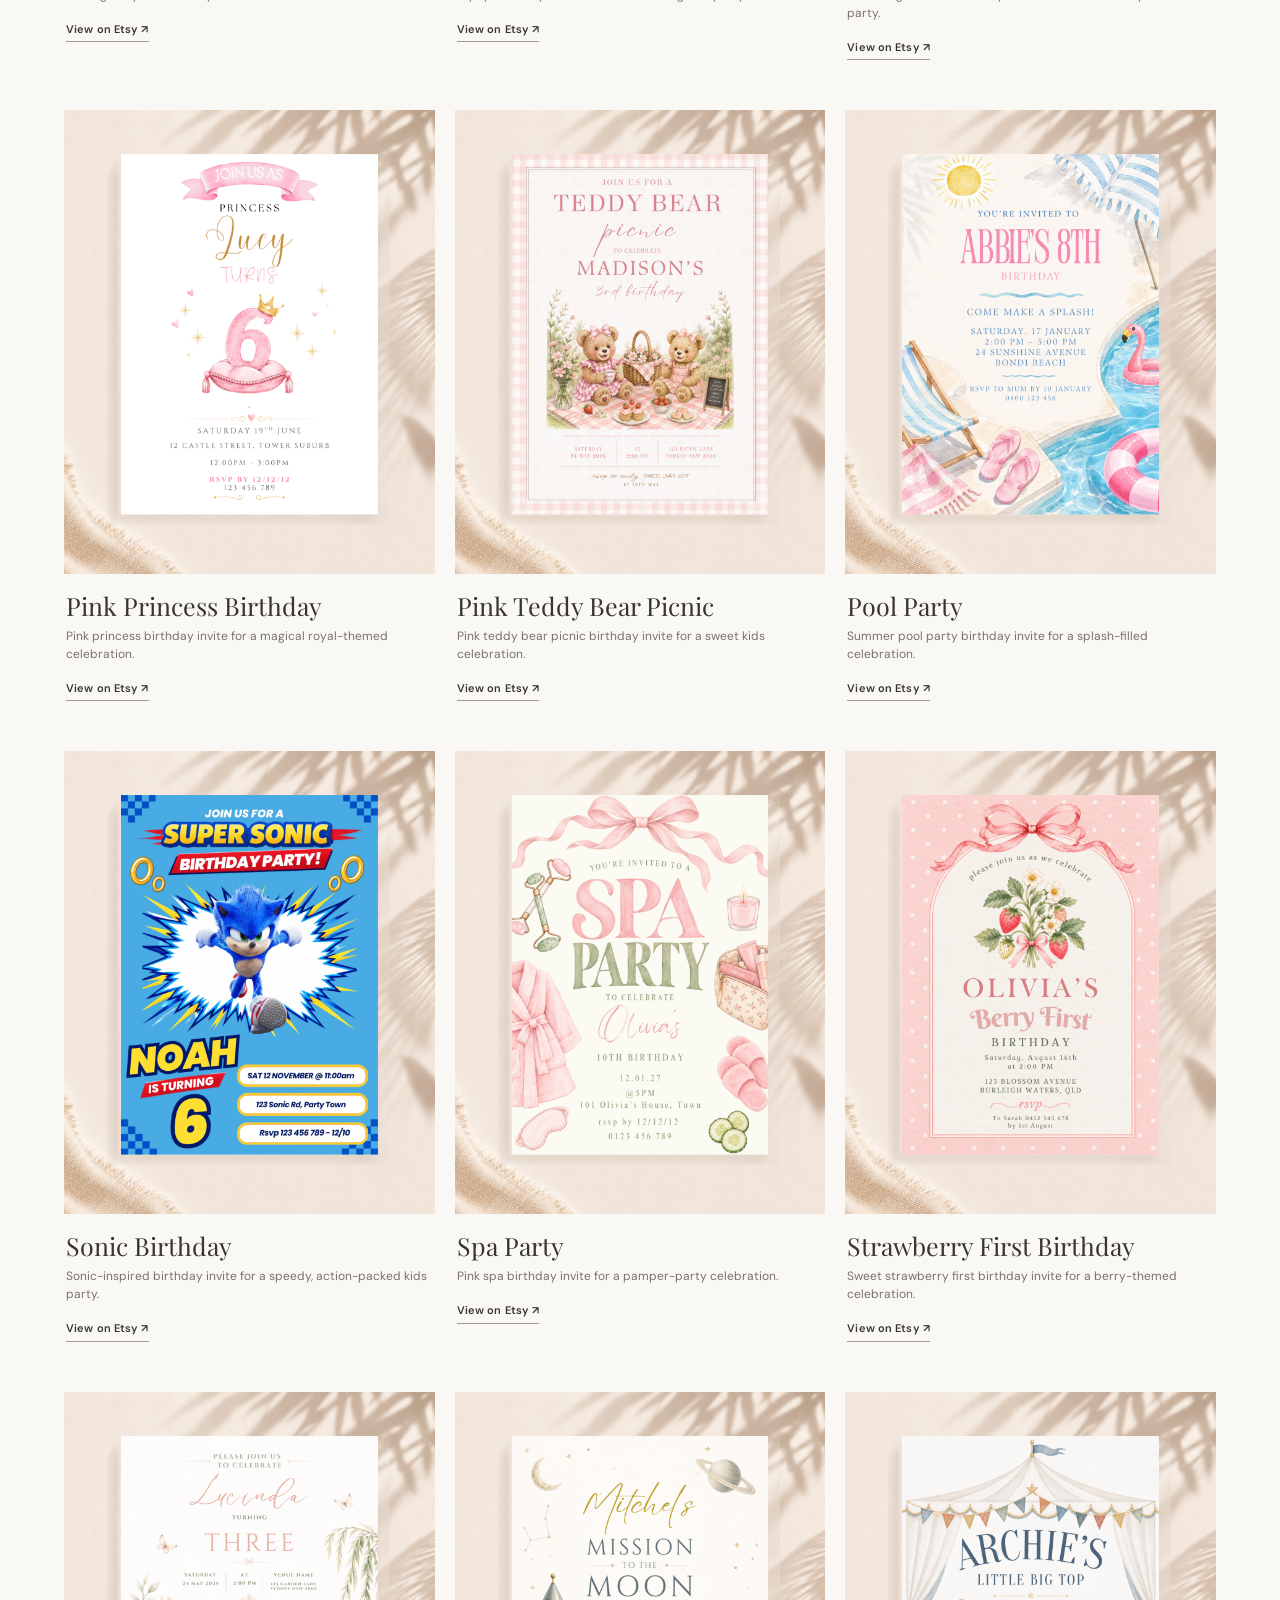
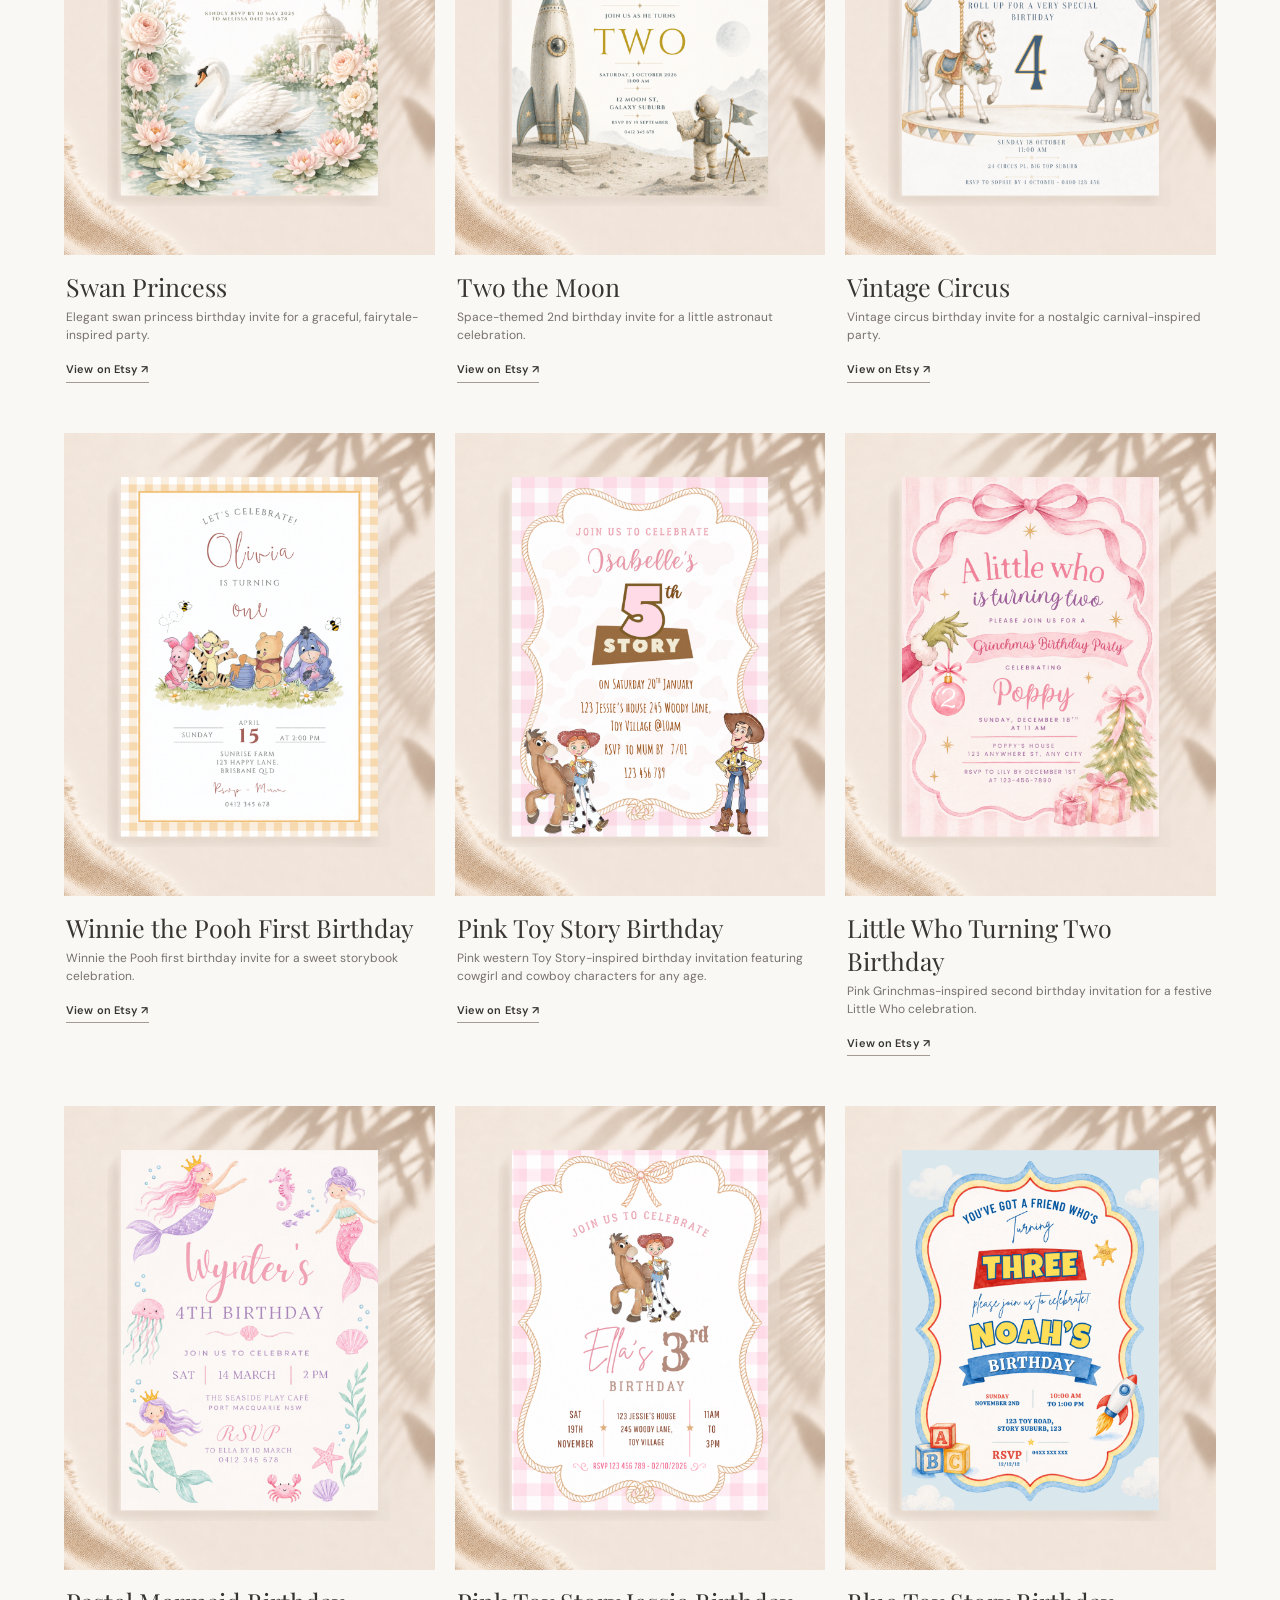
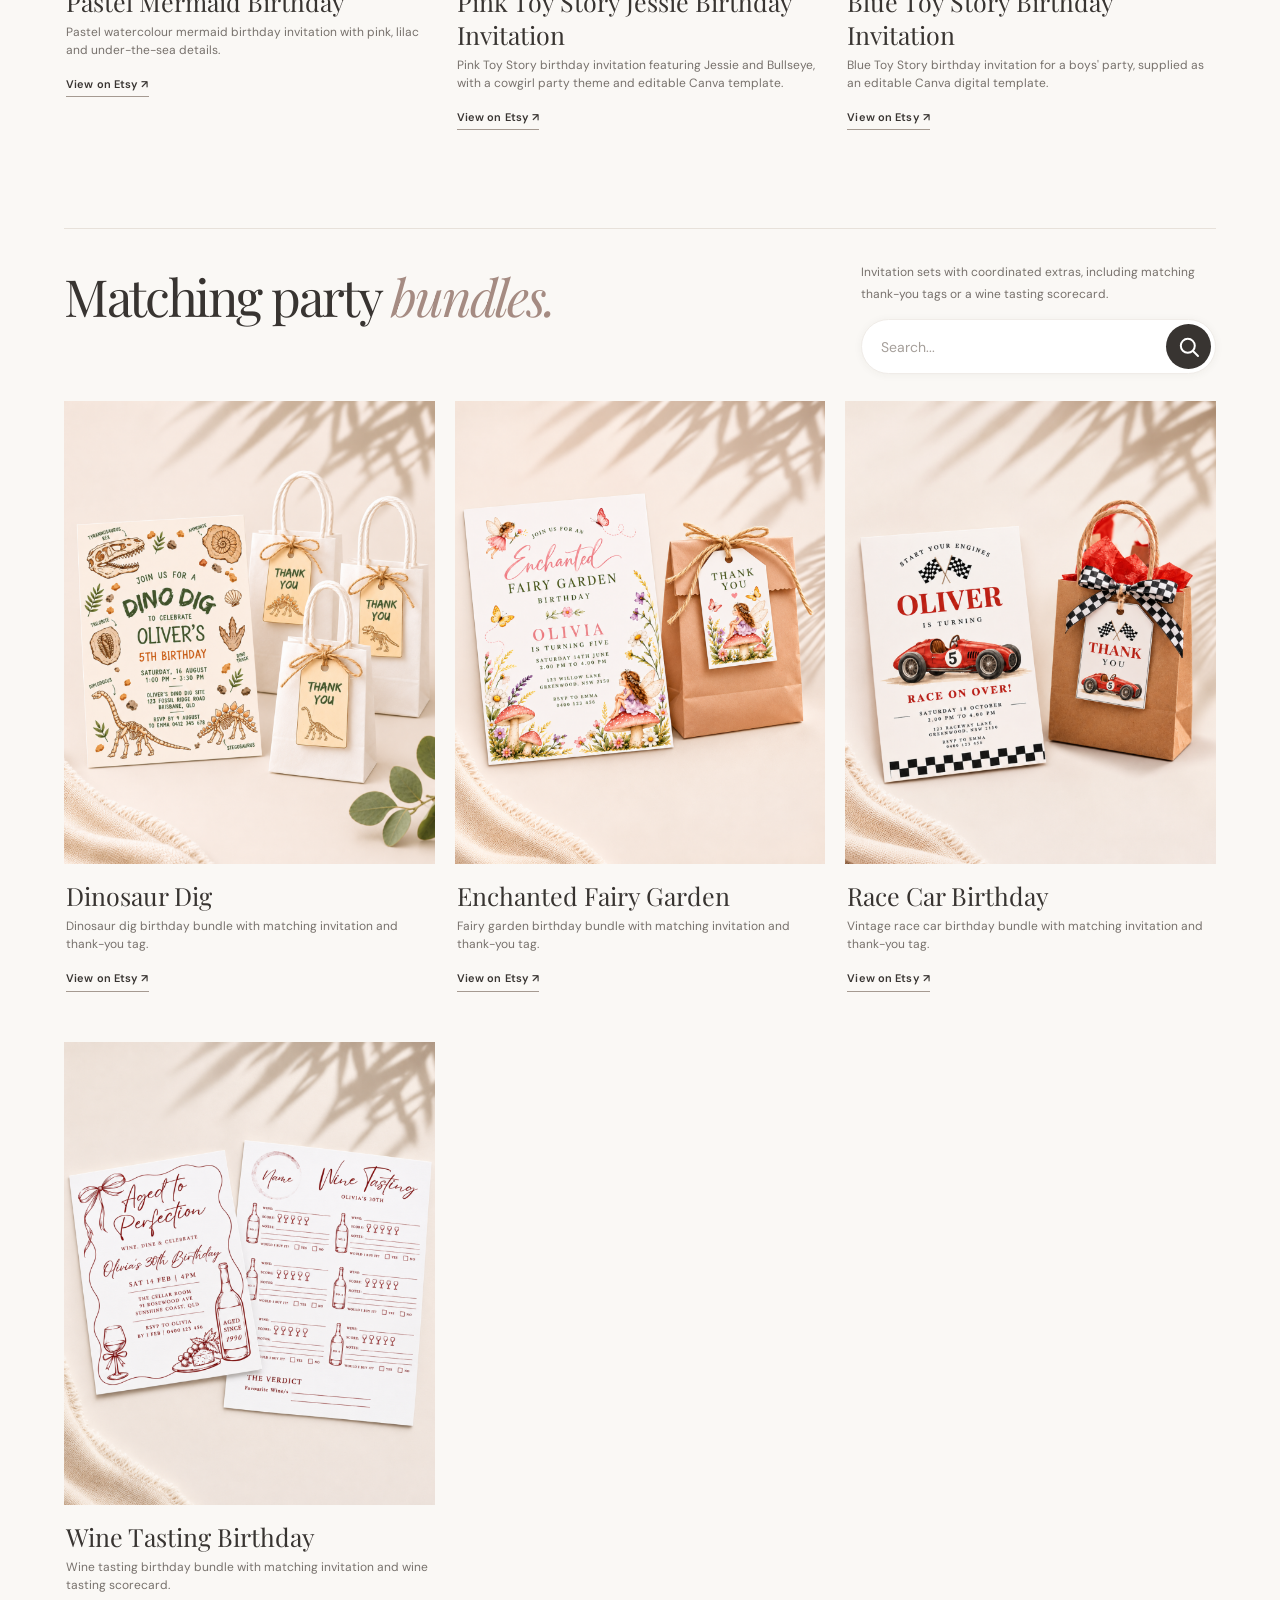
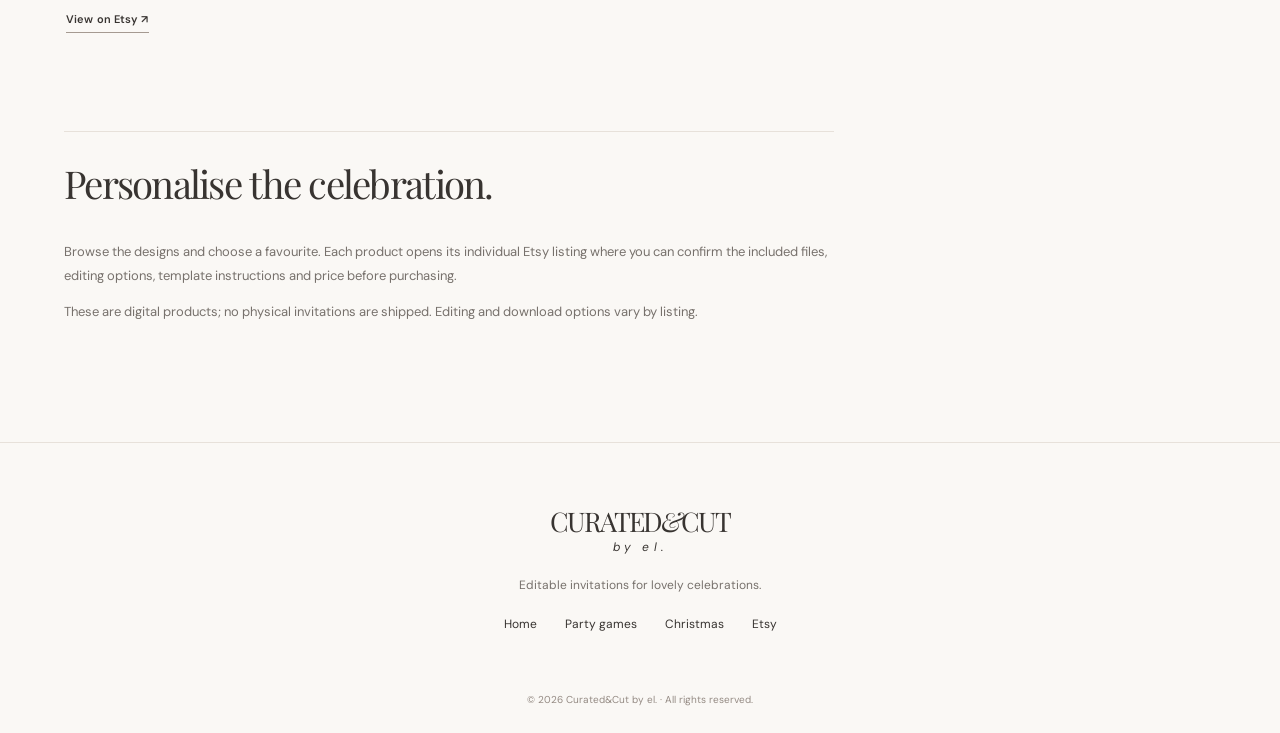
==== commit bd556e71: "Place independent pill search in each birthday category header" ====
--- a/birthday-invitations/index.html
+++ b/birthday-invitations/index.html
@@ -42,25 +42,27 @@
 .birthday-grid .product-etsy-cta{margin-top:4px;}
 .birthday-note{max-width:770px;padding-top:25px;border-top:1px solid var(--line);font-size:13px;}
 .birthday-note h2{font-size:clamp(27px,3vw,39px);}
-.birthday-browse-row {display:flex;align-items:flex-start;justify-content:space-between;gap:25px;margin-bottom:53px;}
-.birthday-browse-row .birthday-shortcuts {display:flex;flex-wrap:wrap;gap:11px;margin:0;padding-top:8px;flex:1;}
-.birthday-search {width:min(100%,355px);min-width:255px;margin:0;flex-shrink:0;}
+.birthday-shortcuts {margin-bottom:50px;}
+.birthday-section-header {align-items:start;}
+.birthday-section-side {width:min(100%,355px);flex-shrink:0;display:flex;flex-direction:column;gap:14px;}
+.birthday-section-header .birthday-section-side p {font-size:12px;max-width:none;margin:0;}
+.birthday-section-search {width:100%;margin:0;}
 .visually-hidden {position:absolute;width:1px;height:1px;padding:0;margin:-1px;overflow:hidden;clip:rect(0,0,0,0);white-space:nowrap;border:0;}
-.birthday-search-control {display:flex;align-items:center;background:#fff;border-radius:999px;padding:5px 5px 5px 19px;box-shadow:0 1px 7px rgba(56,52,49,.045);border:1px solid #f3efeb;}
+.birthday-search-control {display:flex;align-items:center;background:#fff;border-radius:999px;padding:4px 4px 4px 19px;border:1px solid #f0ece8;box-shadow:0 1px 8px rgba(56,52,49,.05);}
 .birthday-search-control:focus-within {outline:2px solid #b49c91;outline-offset:2px;}
-.birthday-search-control input {min-width:0;flex:1;border:0;outline:0;background:transparent;padding:11px 0;font:inherit;font-size:14px;color:var(--ink);-webkit-appearance:none;appearance:none;}
+.birthday-search-control input {min-width:0;flex:1;border:0;outline:0;background:transparent;padding:10px 0;font:inherit;font-size:14px;color:var(--ink);-webkit-appearance:none;appearance:none;}
 .birthday-search-control input::-webkit-search-cancel-button {display:none;}
 .birthday-search-control input::placeholder {color:#a59f9a;}
 .birthday-search-control button {font-family:'DM Sans',sans-serif;cursor:pointer;}
-.birthday-search-clear {flex-shrink:0;border:0;background:transparent;color:#8c8580;font-size:22px;padding:7px 10px;line-height:1;}
+.birthday-search-clear {flex-shrink:0;border:0;background:transparent;color:#8c8580;font-size:22px;padding:7px 9px;line-height:1;}
 .birthday-search-clear[hidden] {display:none;}
-.birthday-search-submit {flex-shrink:0;width:48px;height:48px;border:0;border-radius:50%;display:flex;align-items:center;justify-content:center;color:white;background:var(--ink);transition:background .2s;}
+.birthday-search-submit {flex-shrink:0;width:45px;height:45px;border:0;border-radius:50%;display:flex;align-items:center;justify-content:center;color:#fff;background:var(--ink);transition:background .2s;}
 .birthday-search-submit:hover {background:#6c5a52;}
-.birthday-search-results {margin:8px 8px 0;font-size:12px;}
+.birthday-search-results {display:block;margin:7px 7px 0;font-size:12px;color:var(--muted);}
 .birthday-search-results:empty {display:none;}
-.birthday-section[hidden],.birthday-grid .product[hidden],.birthday-shortcuts[hidden] {display:none !important;}
-@media(max-width:1150px) {.birthday-browse-row{flex-wrap:wrap;}.birthday-search{width:min(100%,420px);}}
-@media(max-width:760px) {.birthday-browse-row{flex-direction:column-reverse;gap:20px;margin-bottom:40px;}.birthday-search{width:100%;min-width:0;}.birthday-browse-row .birthday-shortcuts{padding-top:0;}}
+.birthday-grid .product[hidden] {display:none !important;}
+@media(max-width:1050px) {.birthday-section-side{width:min(100%,310px);}}
+@media(max-width:760px) {.birthday-section-side{width:100%;margin-top:15px;gap:11px;}.birthday-section-header .birthday-section-side p{margin:0;}.birthday-shortcuts{margin-bottom:42px;}}
 @media(max-width:760px){
  .birthday-main{padding:53px 20px 75px;}
  .birthday-section-header{display:block;}
@@ -93,29 +95,29 @@
 <h1>Editable Canva birthday<br><em>invitations.</em></h1>
 <p>Find a birthday invitation that fits your celebration, from creative adult parties and milestone birthdays to playful themes for little ones. Explore our editable Canva invitations and matching party bundles, then visit Etsy to see the full details and purchase.</p>
 </div>
-<div class="birthday-browse-row">
-  <nav class="birthday-shortcuts" aria-label="Browse birthday invitation collections">
-    <a href="#adult-birthdays">Adult birthday invitations ↗</a>
-    <a href="#kids-birthdays">Kids &amp; first birthdays ↗</a>
-    <a href="#bundles">Matching party bundles ↗</a>
-  </nav>
-  <form class="birthday-search" role="search" aria-label="Search birthday invitations">
-    <label class="visually-hidden" for="birthday-search-input">Search birthday invitations by theme</label>
-    <div class="birthday-search-control">
-      <input id="birthday-search-input" type="search" placeholder="Search..." autocomplete="off" aria-controls="adult-birthdays kids-birthdays bundles">
-      <button id="birthday-search-clear" class="birthday-search-clear" type="button" aria-label="Clear search" hidden>×</button>
-      <button class="birthday-search-submit" type="submit" aria-label="Search invitations">
-        <svg viewBox="0 0 24 24" width="25" height="25" fill="none" stroke="currentColor" stroke-width="2" stroke-linecap="round" stroke-linejoin="round" aria-hidden="true"><circle cx="10.8" cy="10.8" r="7"></circle><path d="m16 16 5 5"></path></svg>
-      </button>
-    </div>
-    <p class="birthday-search-results" id="birthday-search-status" role="status" aria-live="polite"></p>
-  </form>
-</div>
+<nav class="birthday-shortcuts" aria-label="Browse birthday invitation collections">
+  <a href="#adult-birthdays">Adult birthday invitations ↗</a>
+  <a href="#kids-birthdays">Kids &amp; first birthdays ↗</a>
+  <a href="#bundles">Matching party bundles ↗</a>
+</nav>
 
 <section class="birthday-section" id="adult-birthdays" aria-labelledby="adult-birthdays-heading">
 <div class="birthday-section-header">
 <h2 id="adult-birthdays-heading">Adult birthdays <em>&amp; milestones.</em></h2>
+<div class="birthday-section-side">
 <p>Invitation designs for dinner parties, creative celebrations, cocktails and milestone moments.</p>
+<form class="birthday-section-search" role="search" aria-label="Search adult birthdays">
+  <label class="visually-hidden" for="search-adult-birthdays">Search this collection</label>
+  <div class="birthday-search-control">
+    <input id="search-adult-birthdays" type="search" placeholder="Search..." autocomplete="off">
+    <button class="birthday-search-clear" type="button" aria-label="Clear search" hidden>×</button>
+    <button class="birthday-search-submit" type="submit" aria-label="Search this collection">
+      <svg viewBox="0 0 24 24" width="24" height="24" fill="none" stroke="currentColor" stroke-width="2" stroke-linecap="round" stroke-linejoin="round" aria-hidden="true"><circle cx="10.8" cy="10.8" r="7"></circle><path d="m16 16 5 5"></path></svg>
+    </button>
+  </div>
+  <span class="birthday-search-results" role="status" aria-live="polite"></span>
+</form>
+</div>
 </div>
 <div class="products birthday-grid">
 <article class="product" id="pin-bouquet-bar">
@@ -208,7 +210,20 @@
 <section class="birthday-section" id="kids-birthdays" aria-labelledby="kids-birthdays-heading">
 <div class="birthday-section-header">
 <h2 id="kids-birthdays-heading">Kids &amp; first <em>birthdays.</em></h2>
+<div class="birthday-section-side">
 <p>Playful themes for children's parties, first birthdays and special family celebrations.</p>
+<form class="birthday-section-search" role="search" aria-label="Search kids birthdays">
+  <label class="visually-hidden" for="search-kids-birthdays">Search this collection</label>
+  <div class="birthday-search-control">
+    <input id="search-kids-birthdays" type="search" placeholder="Search..." autocomplete="off">
+    <button class="birthday-search-clear" type="button" aria-label="Clear search" hidden>×</button>
+    <button class="birthday-search-submit" type="submit" aria-label="Search this collection">
+      <svg viewBox="0 0 24 24" width="24" height="24" fill="none" stroke="currentColor" stroke-width="2" stroke-linecap="round" stroke-linejoin="round" aria-hidden="true"><circle cx="10.8" cy="10.8" r="7"></circle><path d="m16 16 5 5"></path></svg>
+    </button>
+  </div>
+  <span class="birthday-search-results" role="status" aria-live="polite"></span>
+</form>
+</div>
 </div>
 <div class="products birthday-grid">
 <article class="product">
@@ -415,7 +430,20 @@
 <section class="birthday-section" id="bundles" aria-labelledby="bundles-heading">
 <div class="birthday-section-header">
 <h2 id="bundles-heading">Matching party <em>bundles.</em></h2>
+<div class="birthday-section-side">
 <p>Invitation sets with coordinated extras, including matching thank-you tags or a wine tasting scorecard.</p>
+<form class="birthday-section-search" role="search" aria-label="Search bundles">
+  <label class="visually-hidden" for="search-bundles">Search this collection</label>
+  <div class="birthday-search-control">
+    <input id="search-bundles" type="search" placeholder="Search..." autocomplete="off">
+    <button class="birthday-search-clear" type="button" aria-label="Clear search" hidden>×</button>
+    <button class="birthday-search-submit" type="submit" aria-label="Search this collection">
+      <svg viewBox="0 0 24 24" width="24" height="24" fill="none" stroke="currentColor" stroke-width="2" stroke-linecap="round" stroke-linejoin="round" aria-hidden="true"><circle cx="10.8" cy="10.8" r="7"></circle><path d="m16 16 5 5"></path></svg>
+    </button>
+  </div>
+  <span class="birthday-search-results" role="status" aria-live="polite"></span>
+</form>
+</div>
 </div>
 <div class="products birthday-grid">
 <article class="product">
@@ -459,39 +487,42 @@
 </footer>
 <script>
 document.getElementById('year').textContent=new Date().getFullYear();
-const birthdaySearch = document.getElementById('birthday-search-input');
-const birthdayClear = document.getElementById('birthday-search-clear');
-const birthdayStatus = document.getElementById('birthday-search-status');
-const birthdaySections = Array.from(document.querySelectorAll('.birthday-section'));
-const birthdayShortcuts = document.querySelector('.birthday-shortcuts');
-const birthdayCards = Array.from(document.querySelectorAll('.birthday-grid .product'));
-function filterBirthdayInvitations() {
-  const query = birthdaySearch.value.trim().toLocaleLowerCase();
-  let matches = 0;
-  birthdayCards.forEach(card => {
-    const name = card.querySelector('[data-invitation-name]')?.dataset.invitationName || '';
-    const description = card.querySelector('.product-details p')?.textContent || '';
-    const visible = !query || (name + ' ' + description).toLocaleLowerCase().includes(query);
-    card.hidden = !visible;
-    if (visible) matches++;
+document.querySelectorAll('.birthday-section').forEach(section => {
+  const form = section.querySelector('.birthday-section-search');
+  const input = form.querySelector('input[type="search"]');
+  const clearButton = form.querySelector('.birthday-search-clear');
+  const status = form.querySelector('.birthday-search-results');
+  const cards = Array.from(section.querySelectorAll('.birthday-grid .product'));
+  function filterSection() {
+    const query = input.value.trim().toLocaleLowerCase();
+    let visibleCount = 0;
+    cards.forEach(card => {
+      const name = card.querySelector('[data-invitation-name]')?.dataset.invitationName || '';
+      const description = card.querySelector('.product-details p')?.textContent || '';
+      const visible = !query || (name + ' ' + description).toLocaleLowerCase().includes(query);
+      card.hidden = !visible;
+      if (visible) visibleCount++;
+    });
+    clearButton.hidden = !query;
+    status.textContent = query
+      ? (visibleCount ? visibleCount + ' matching invitation' + (visibleCount === 1 ? '' : 's') : 'No invitations found in this collection.')
+      : '';
+  }
+  input.addEventListener('input',filterSection);
+  form.addEventListener('submit',event => {
+    event.preventDefault();
+    filterSection();
+    if(input.value.trim()) {
+      const first = cards.find(card => !card.hidden);
+      if(first) first.scrollIntoView({behavior:'smooth',block:'start'});
+    }
   });
-  birthdaySections.forEach(section => {
-    section.hidden = !!query && !Array.from(section.querySelectorAll('.product')).some(card => !card.hidden);
+  clearButton.addEventListener('click',() => {
+    input.value = '';
+    filterSection();
+    input.focus();
   });
-  birthdayShortcuts.hidden = !!query;
-  birthdayClear.hidden = !query;
-  birthdayStatus.textContent = query ? (matches ? matches + ' matching invitation' + (matches === 1 ? '' : 's') : 'No invitations found. Try a different theme.') : '';
-}
-document.querySelector('.birthday-search').addEventListener('submit',event=>{
-  event.preventDefault();
-  filterBirthdayInvitations();
-  const firstVisible = document.querySelector('.birthday-section:not([hidden])');
-  if (birthdaySearch.value.trim() && firstVisible) firstVisible.scrollIntoView({behavior:'smooth',block:'start'});
 });
-birthdaySearch.addEventListener('input',filterBirthdayInvitations);
-birthdayClear.addEventListener('click',()=>{birthdaySearch.value='';filterBirthdayInvitations();birthdaySearch.focus();});
-filterBirthdayInvitations();
-
 
 document.querySelectorAll('[data-invitation-name]').forEach(link=>link.addEventListener('click',()=>{
 if(typeof window.gtag==='function')window.gtag('event','select_invitation',{
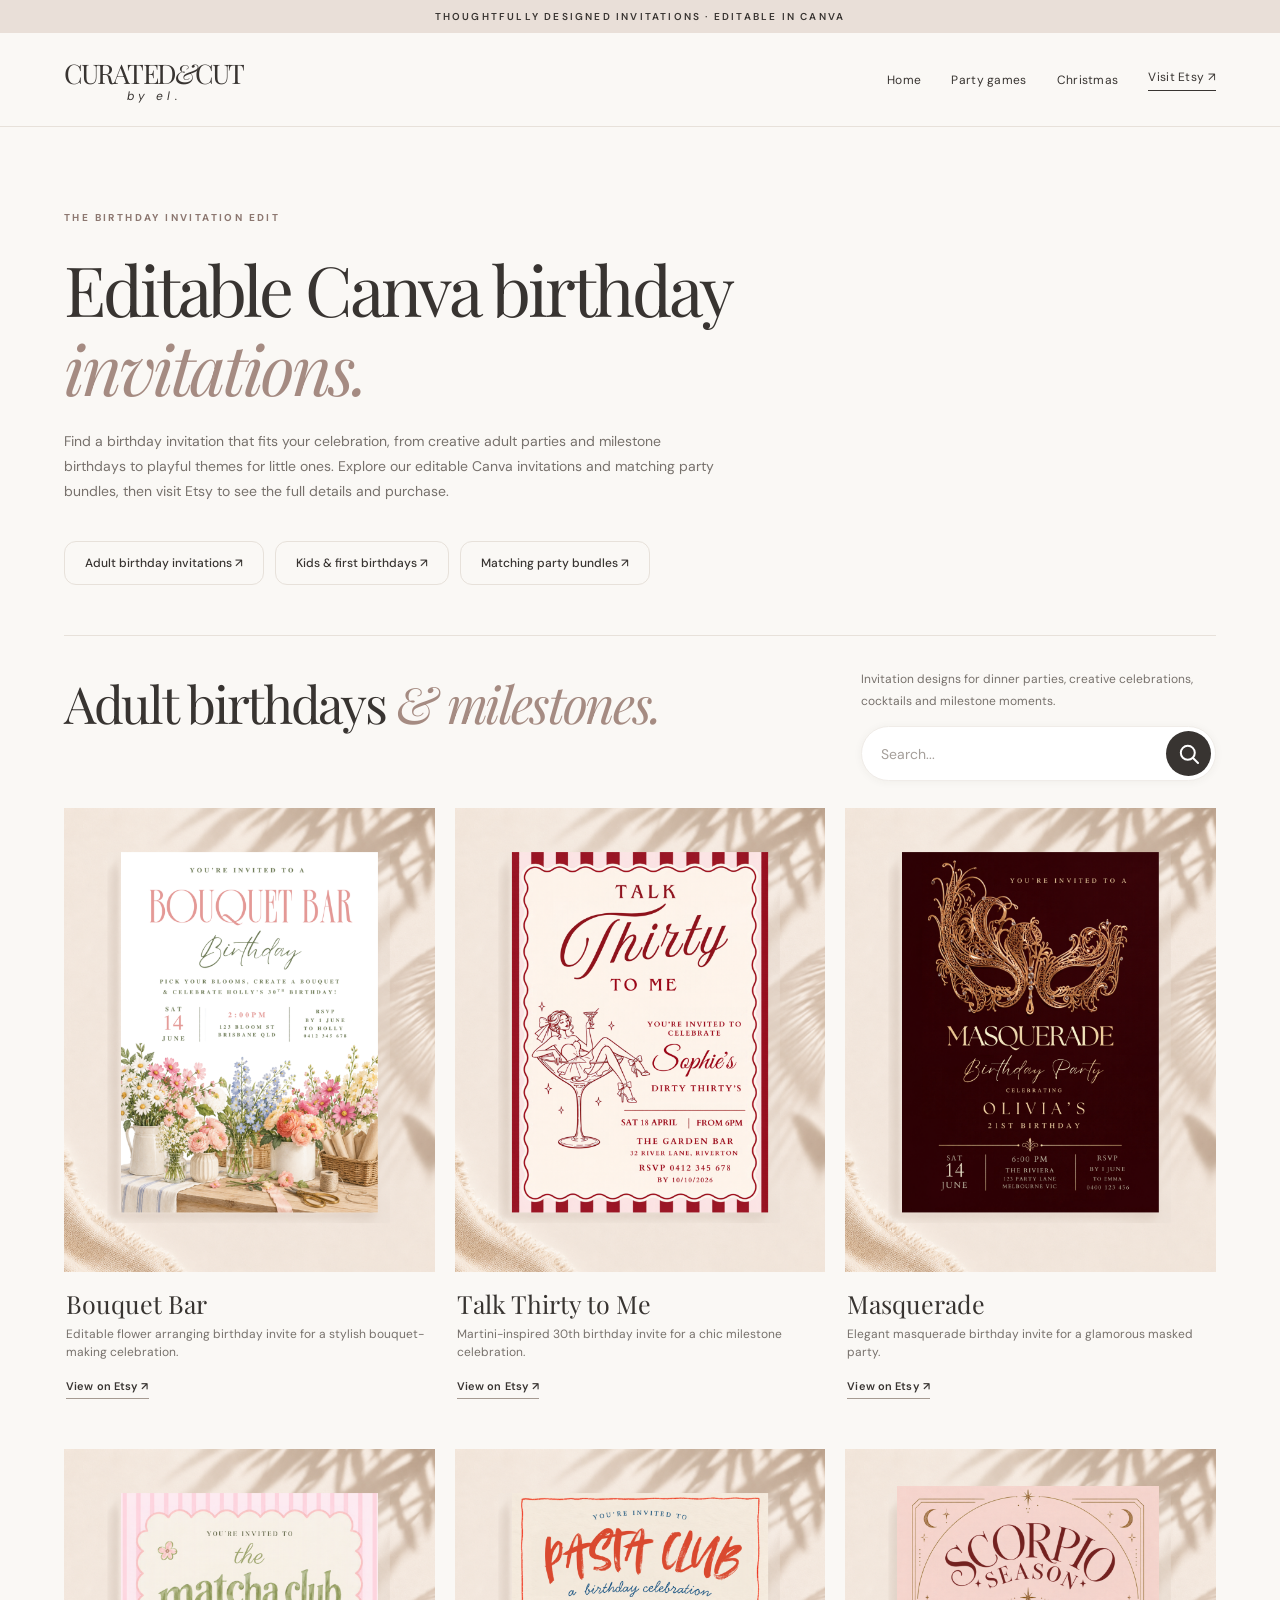
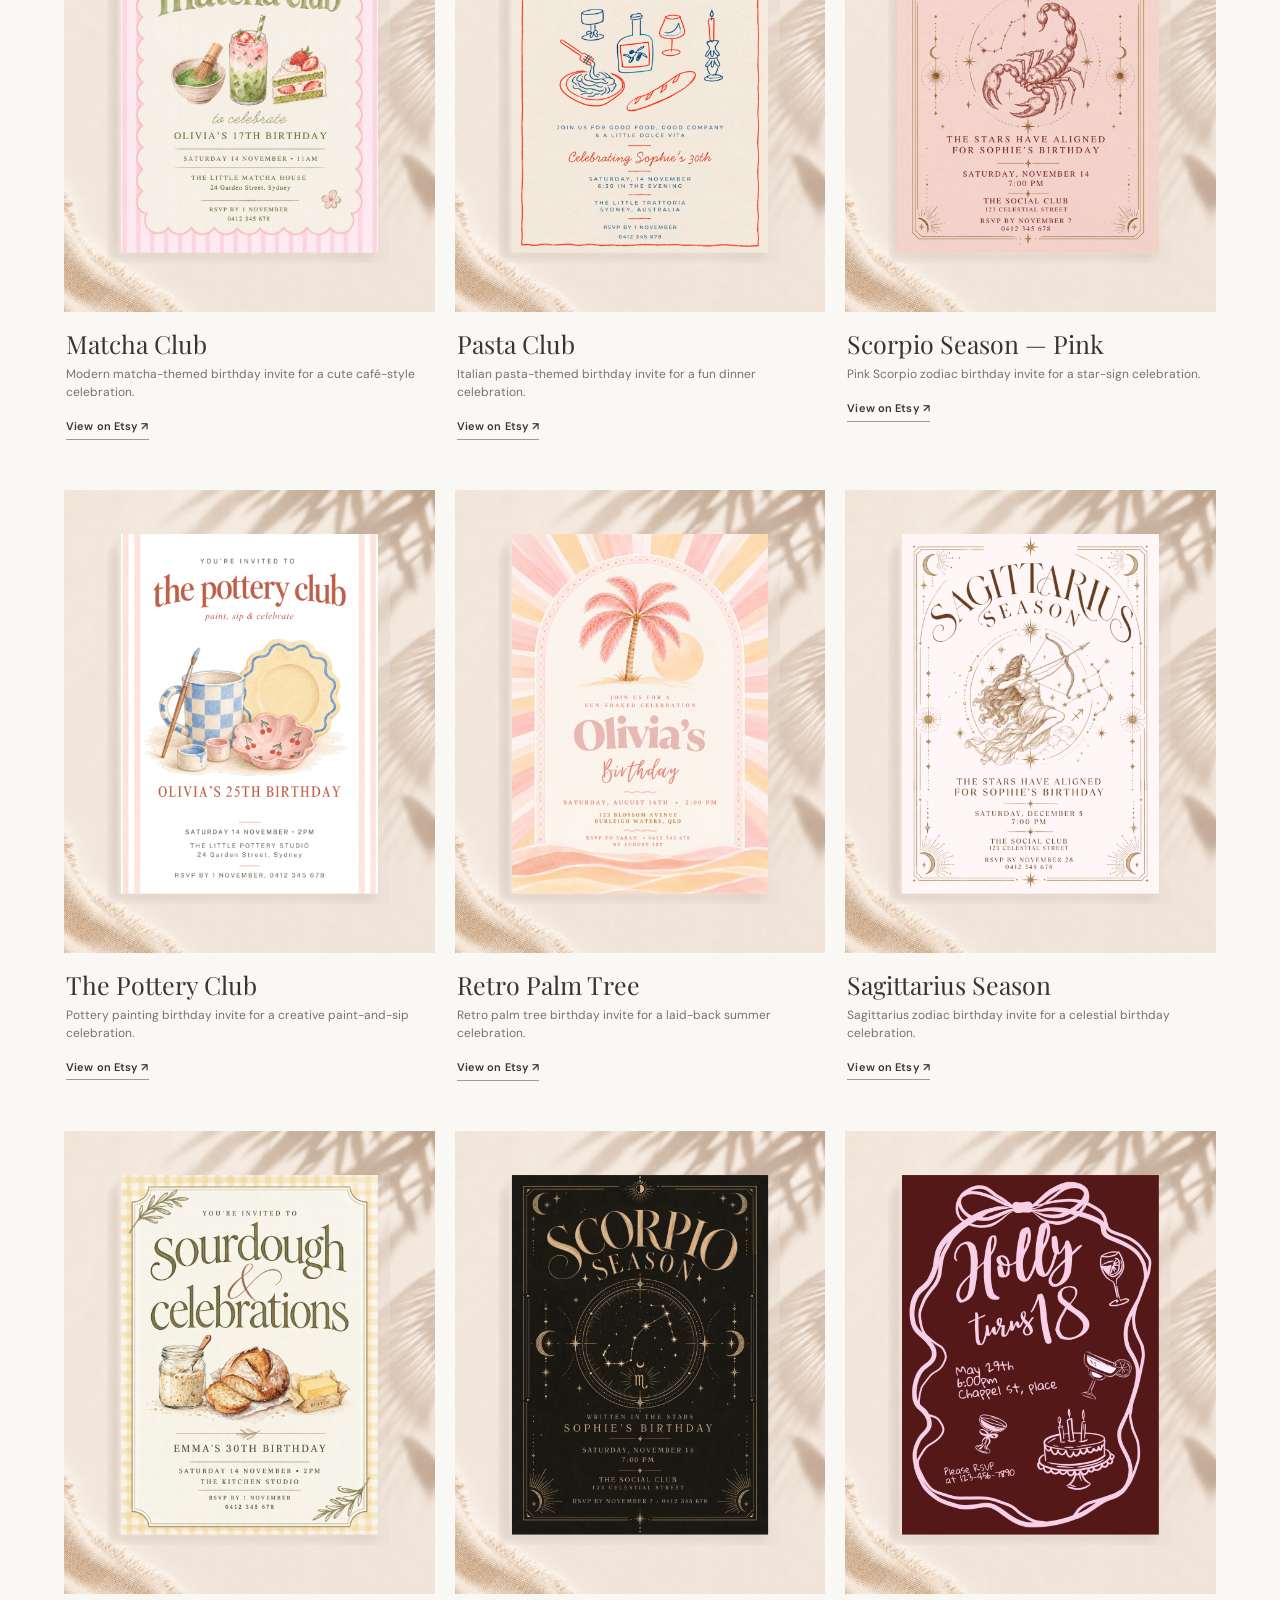
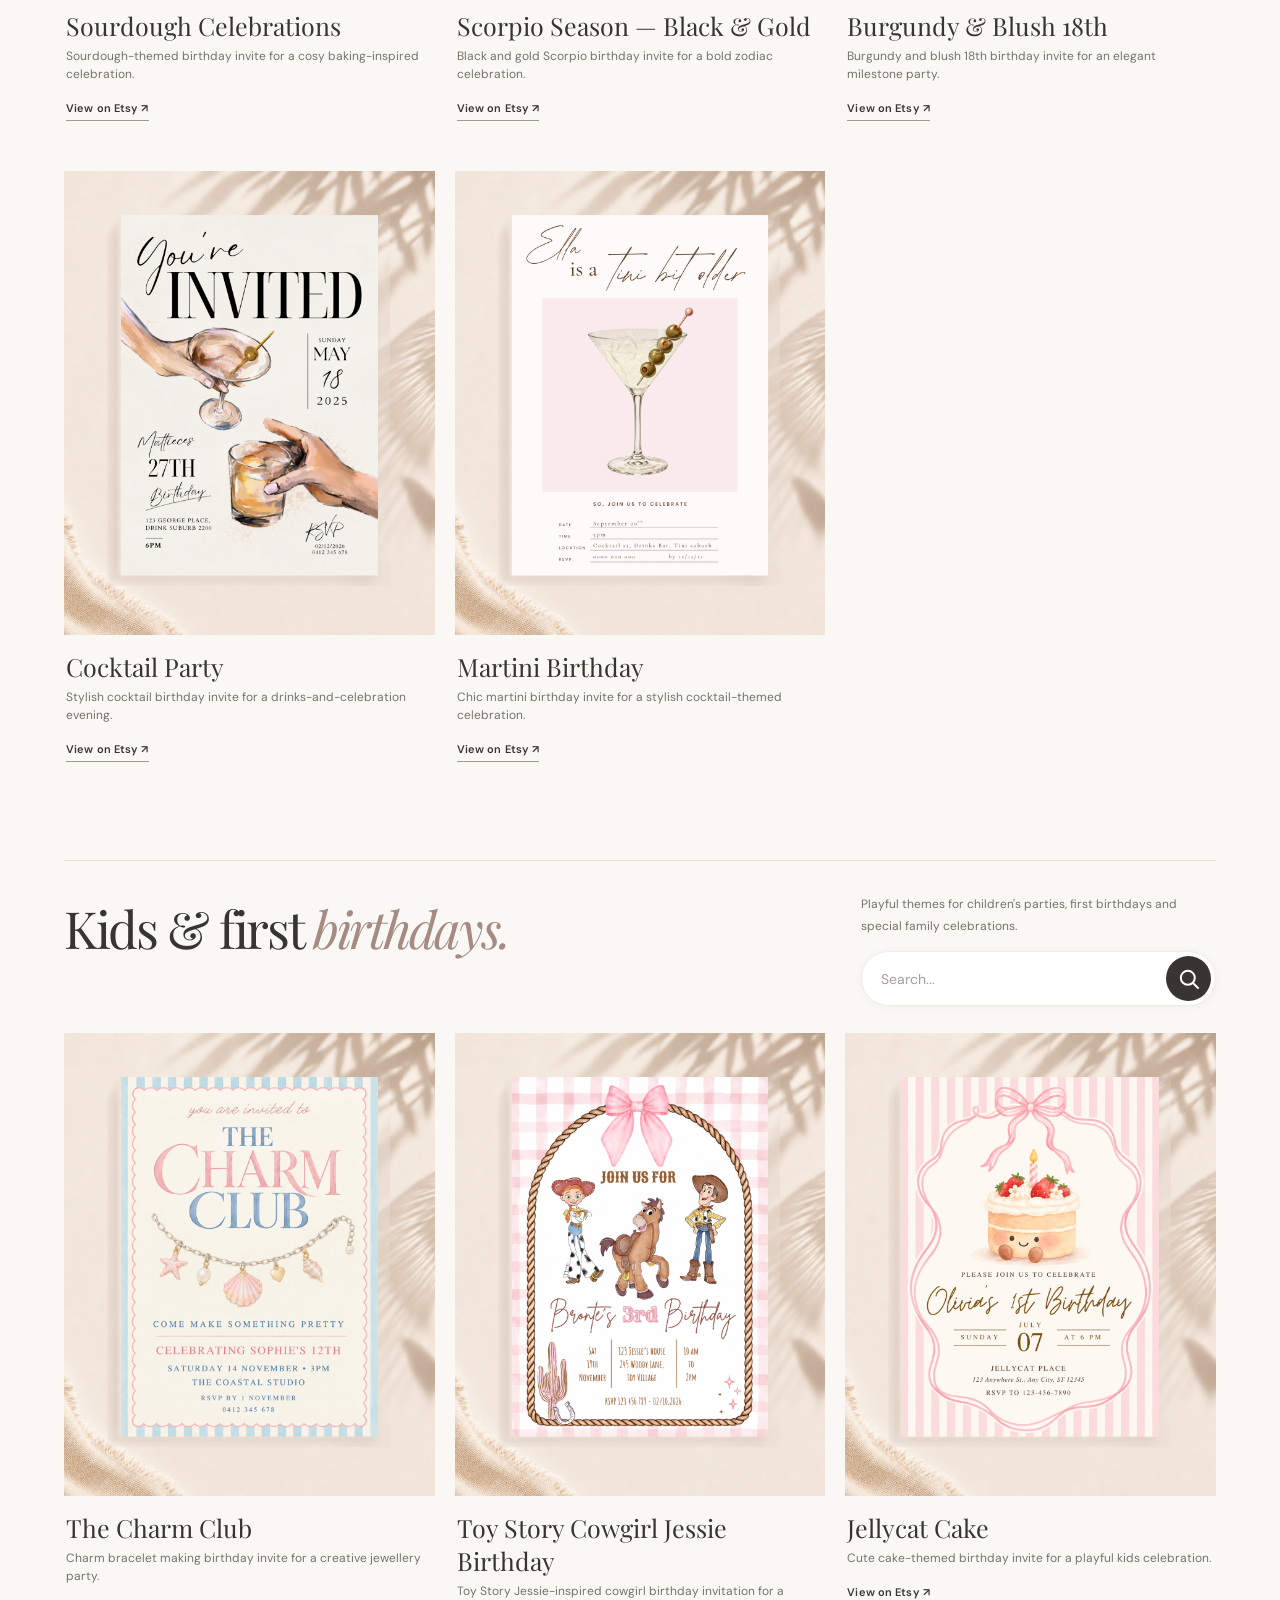
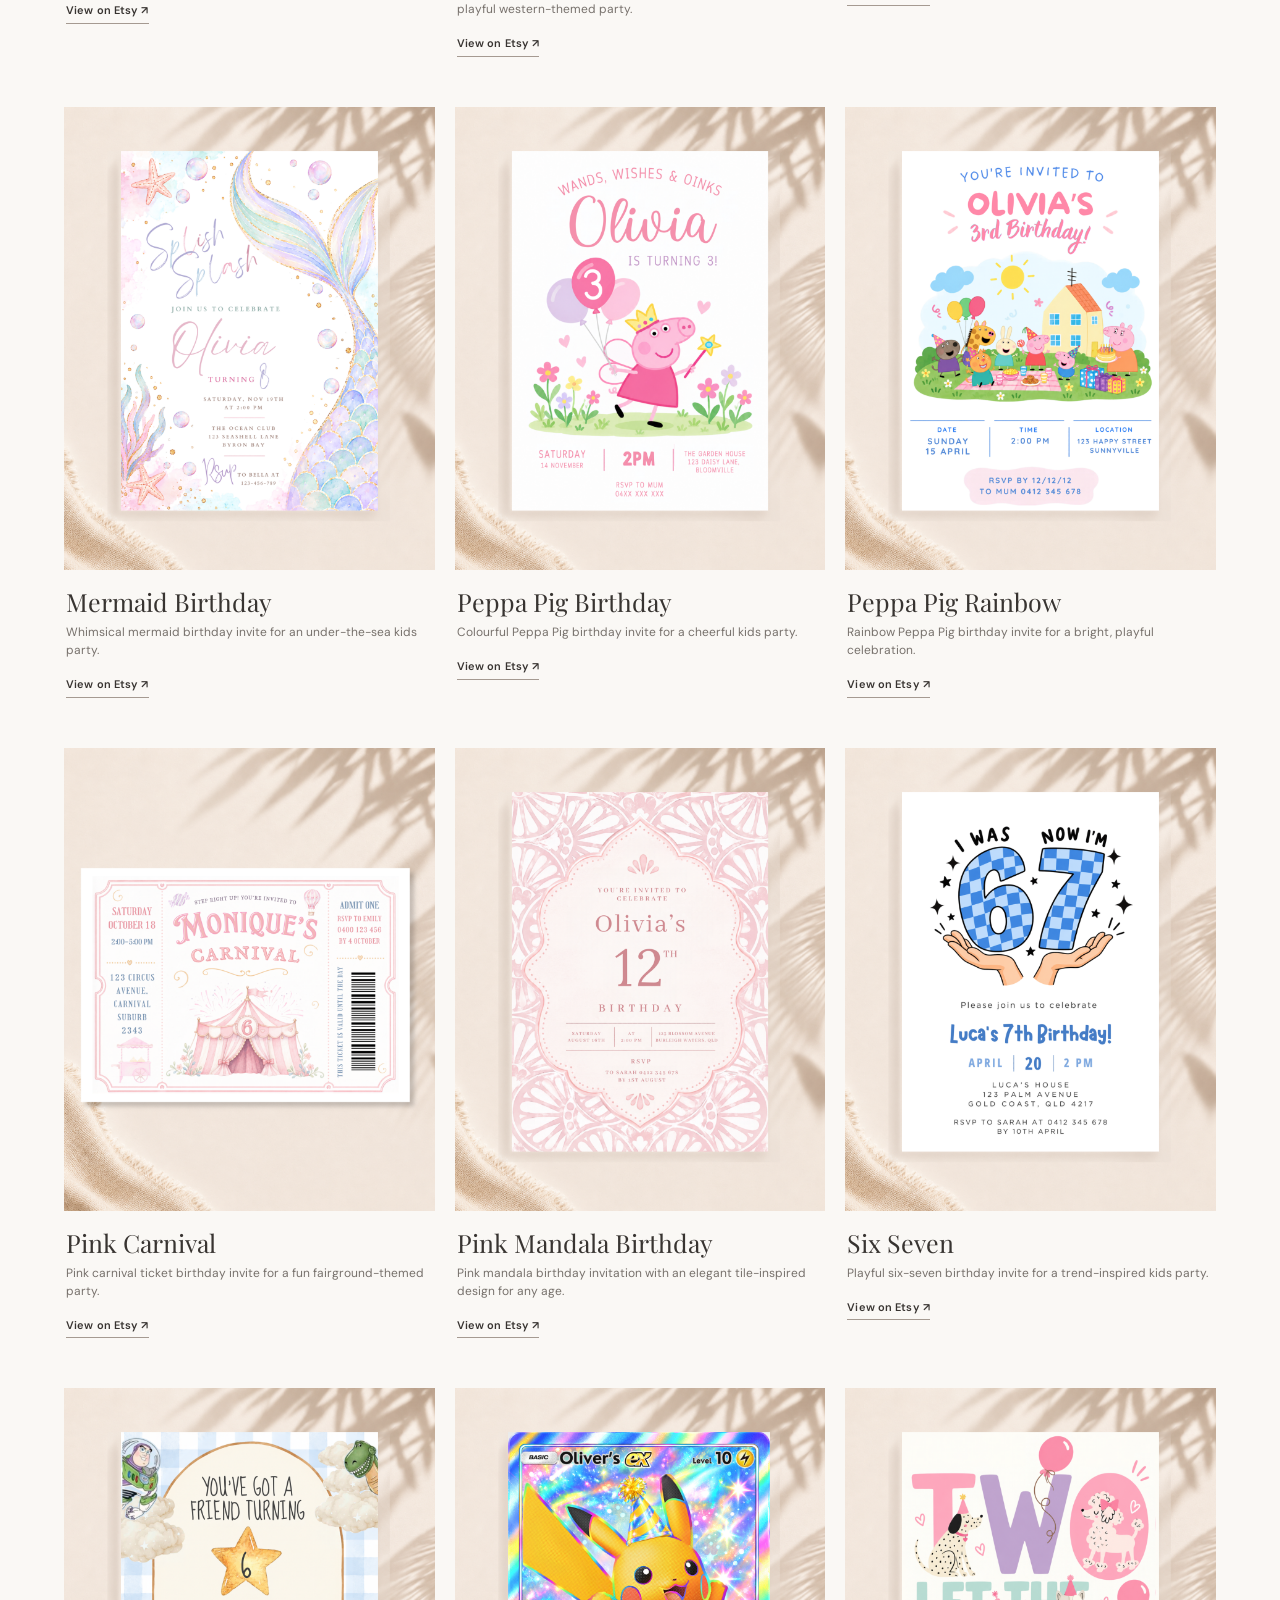
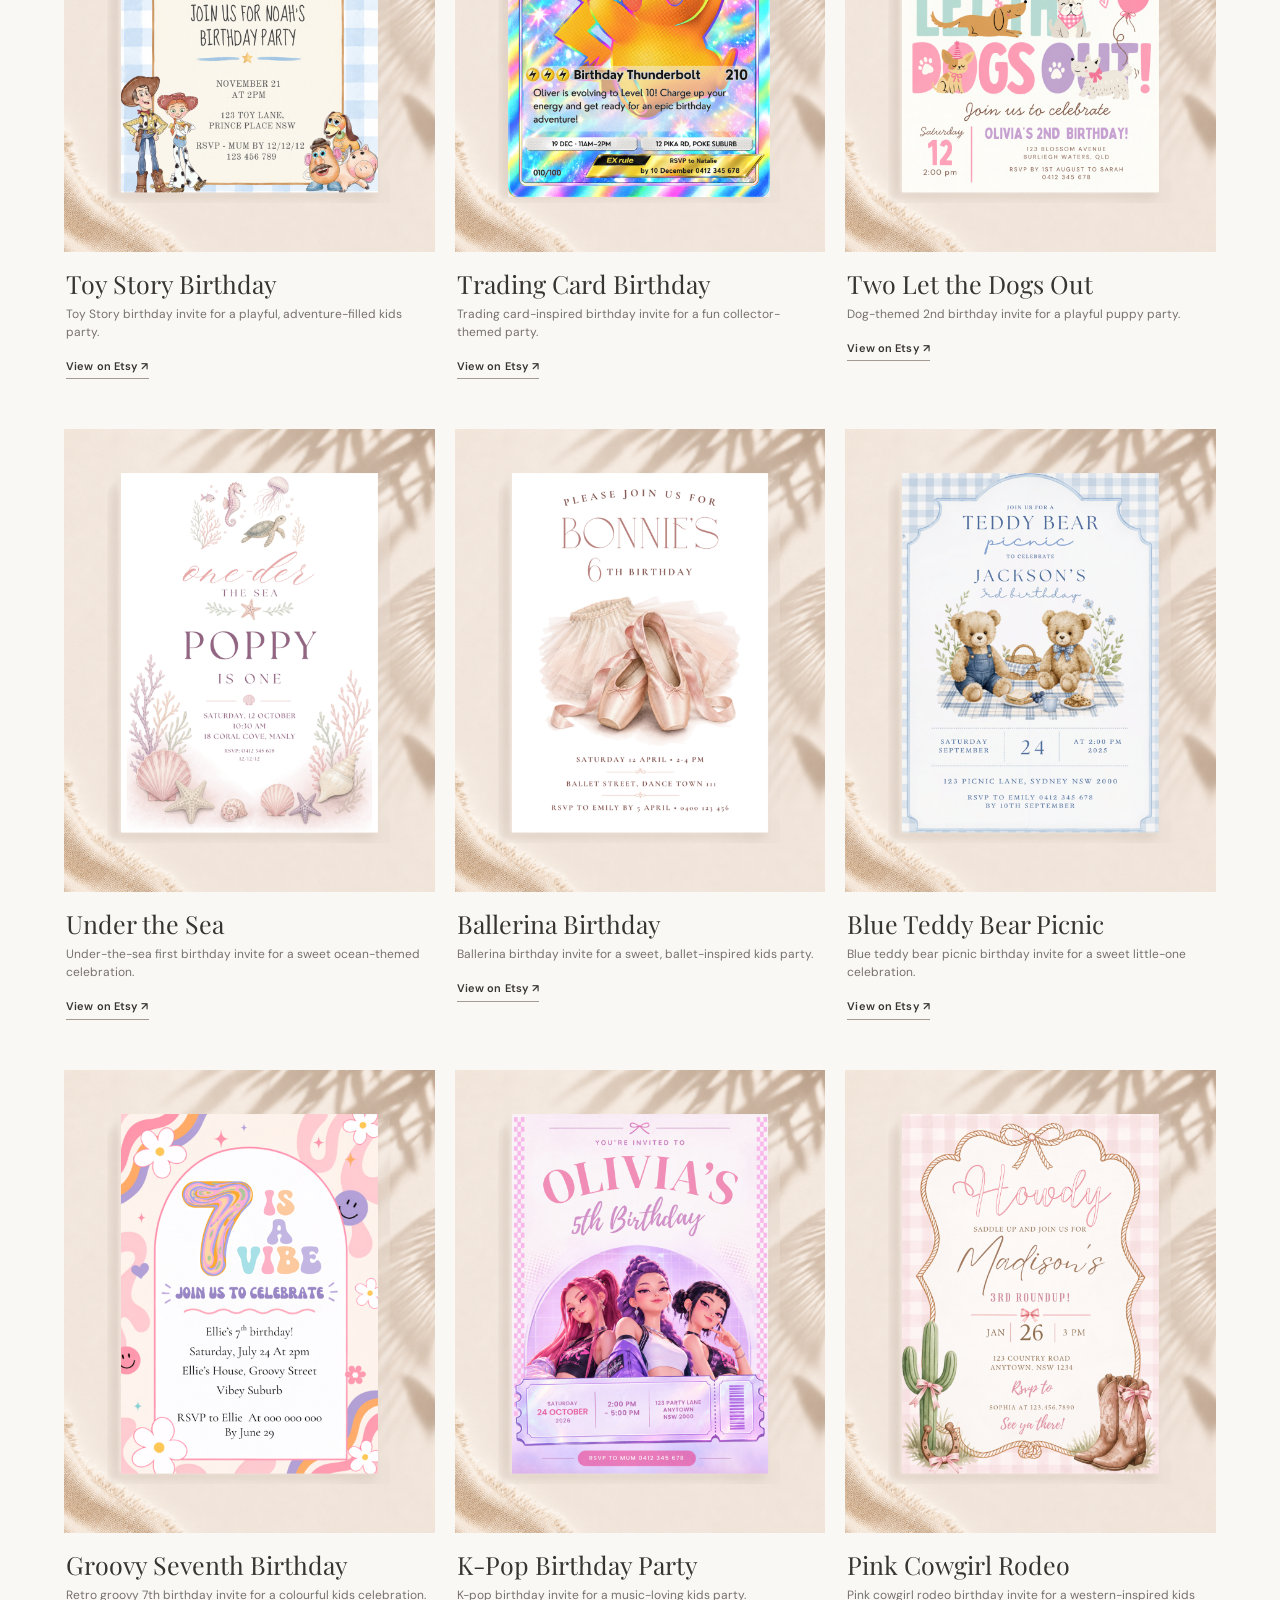
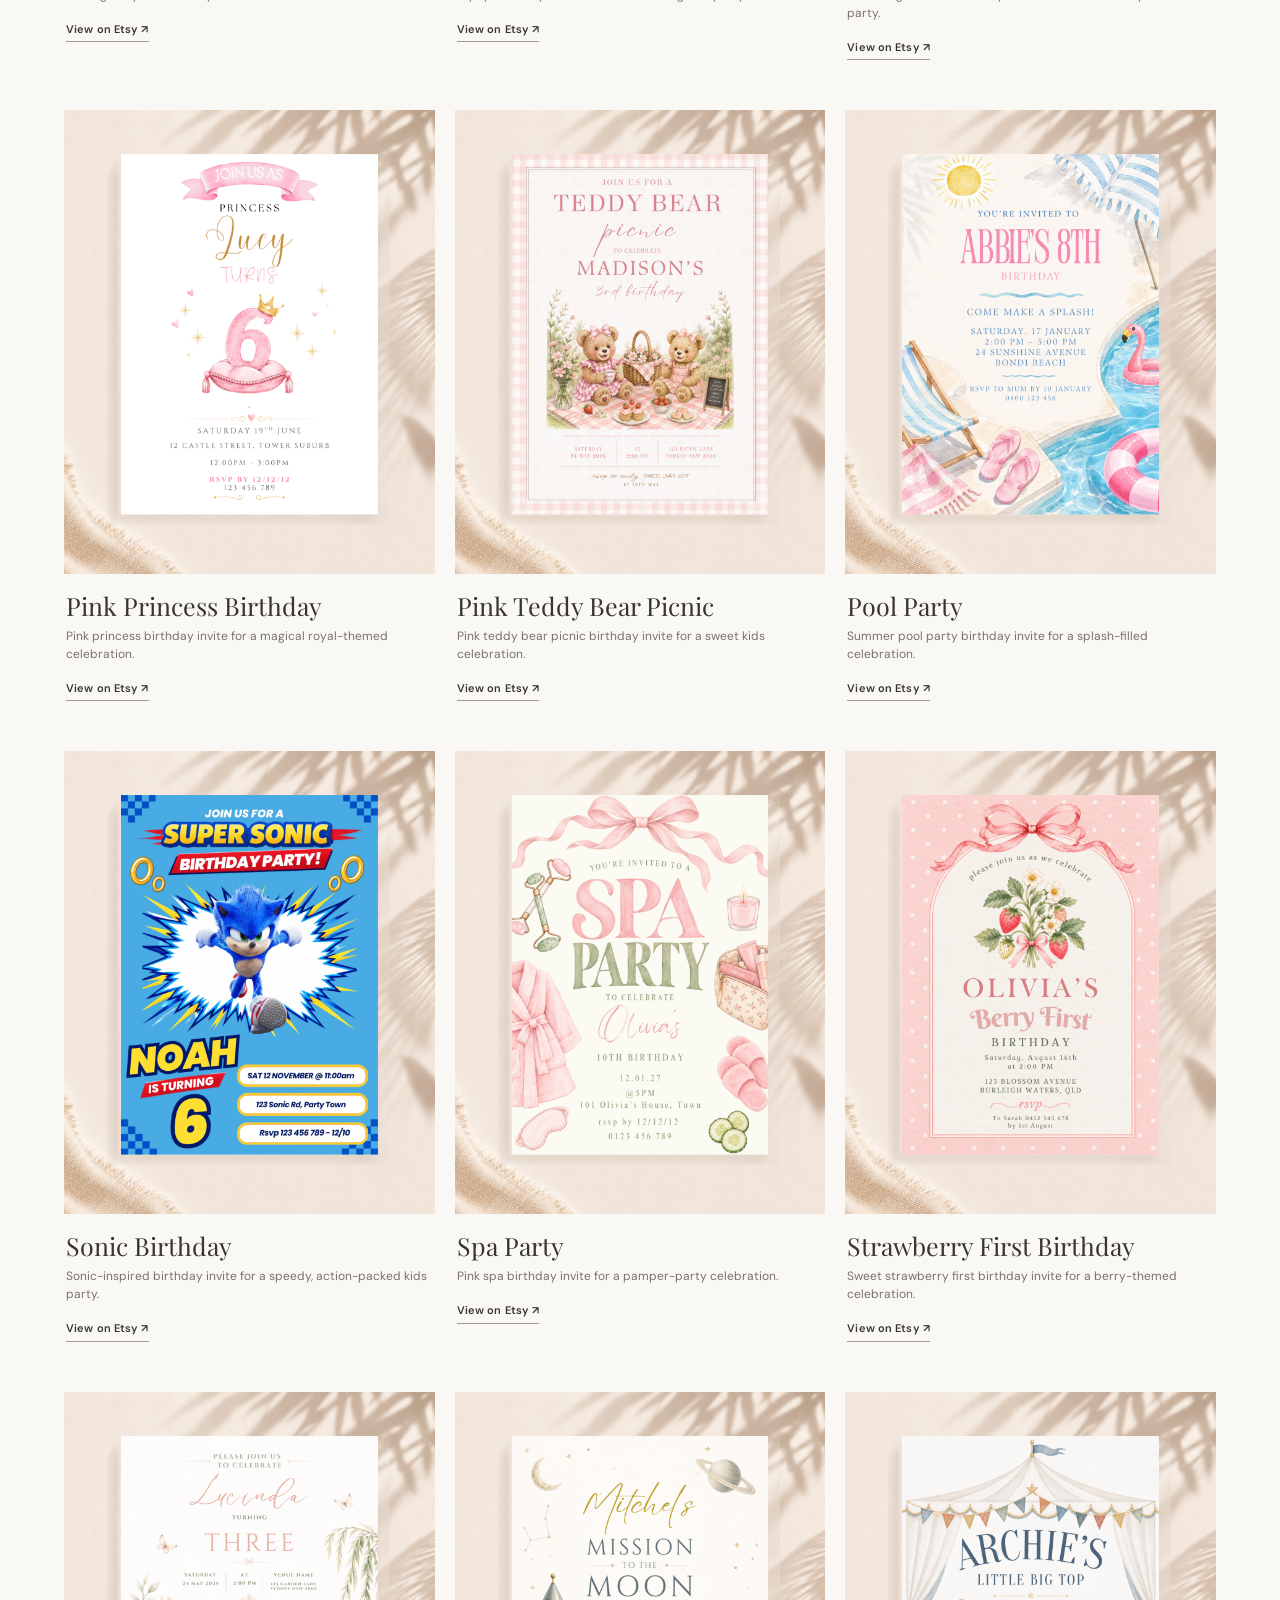
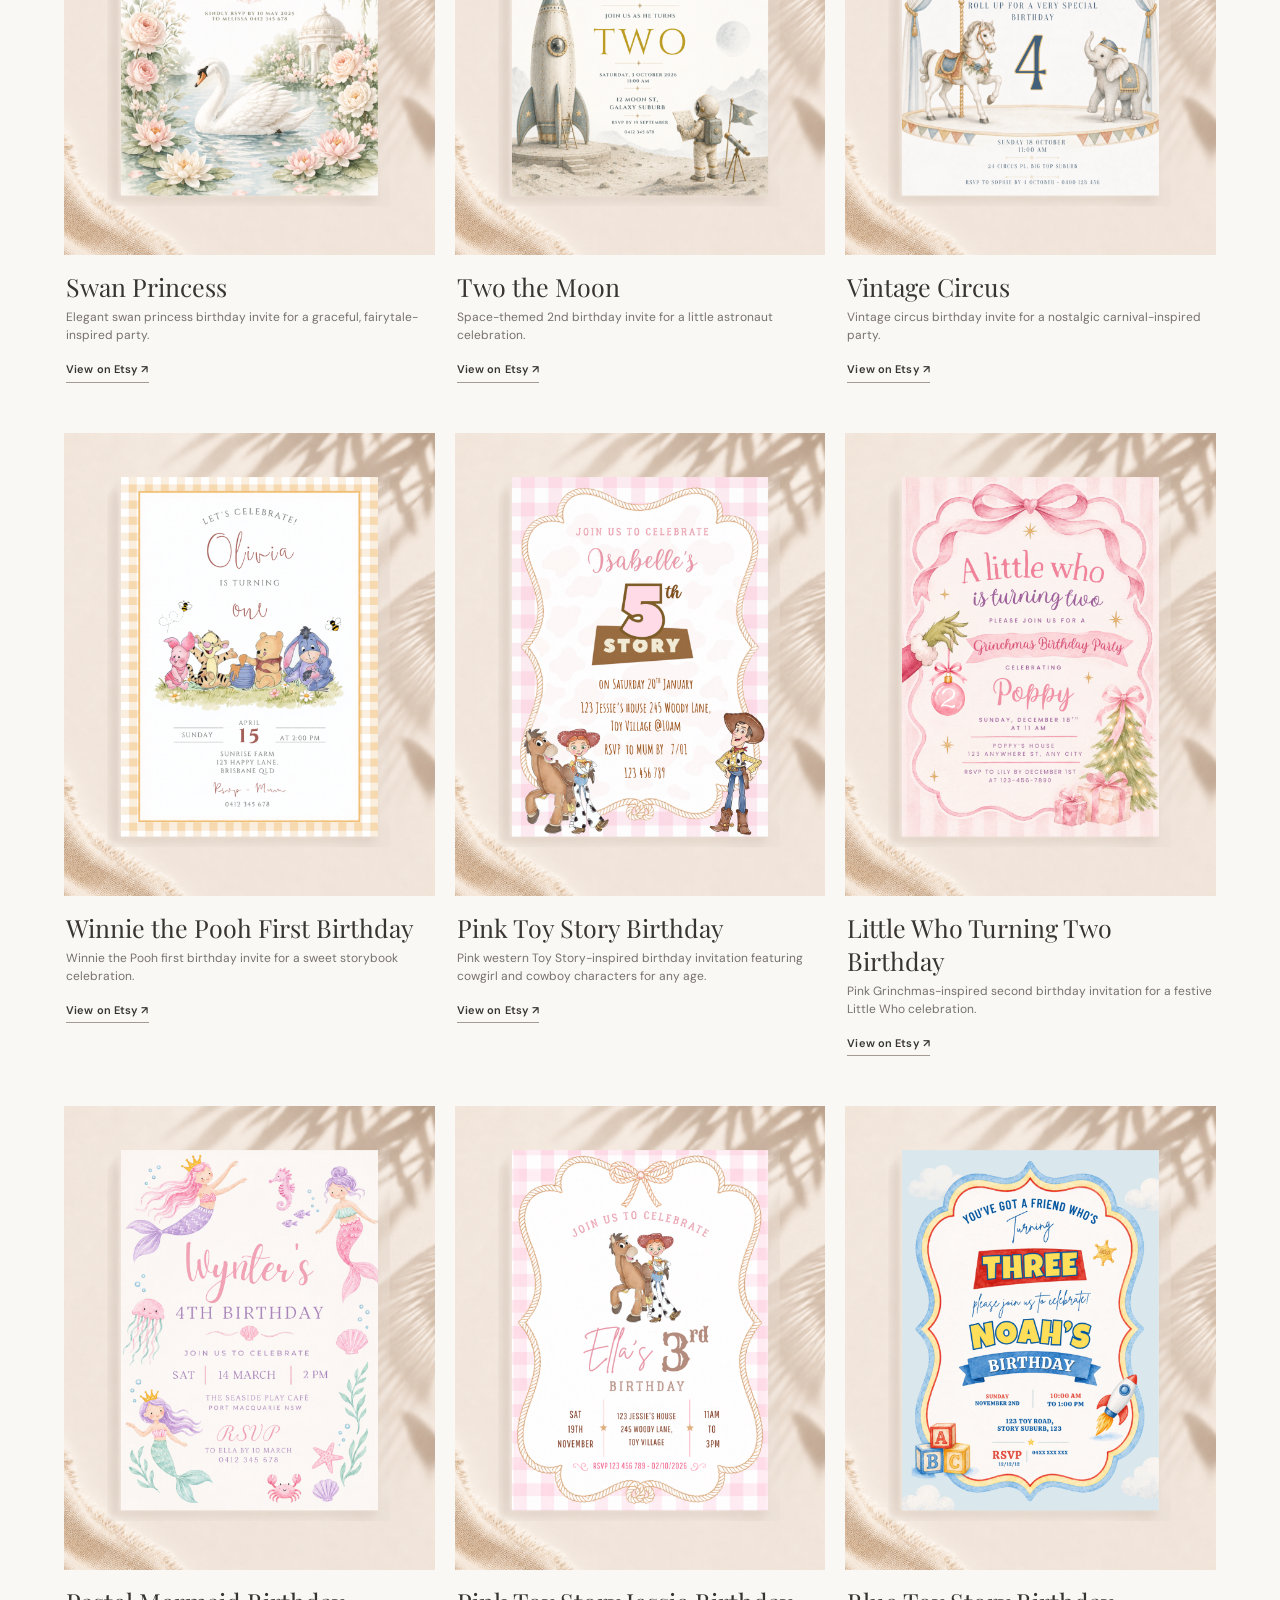
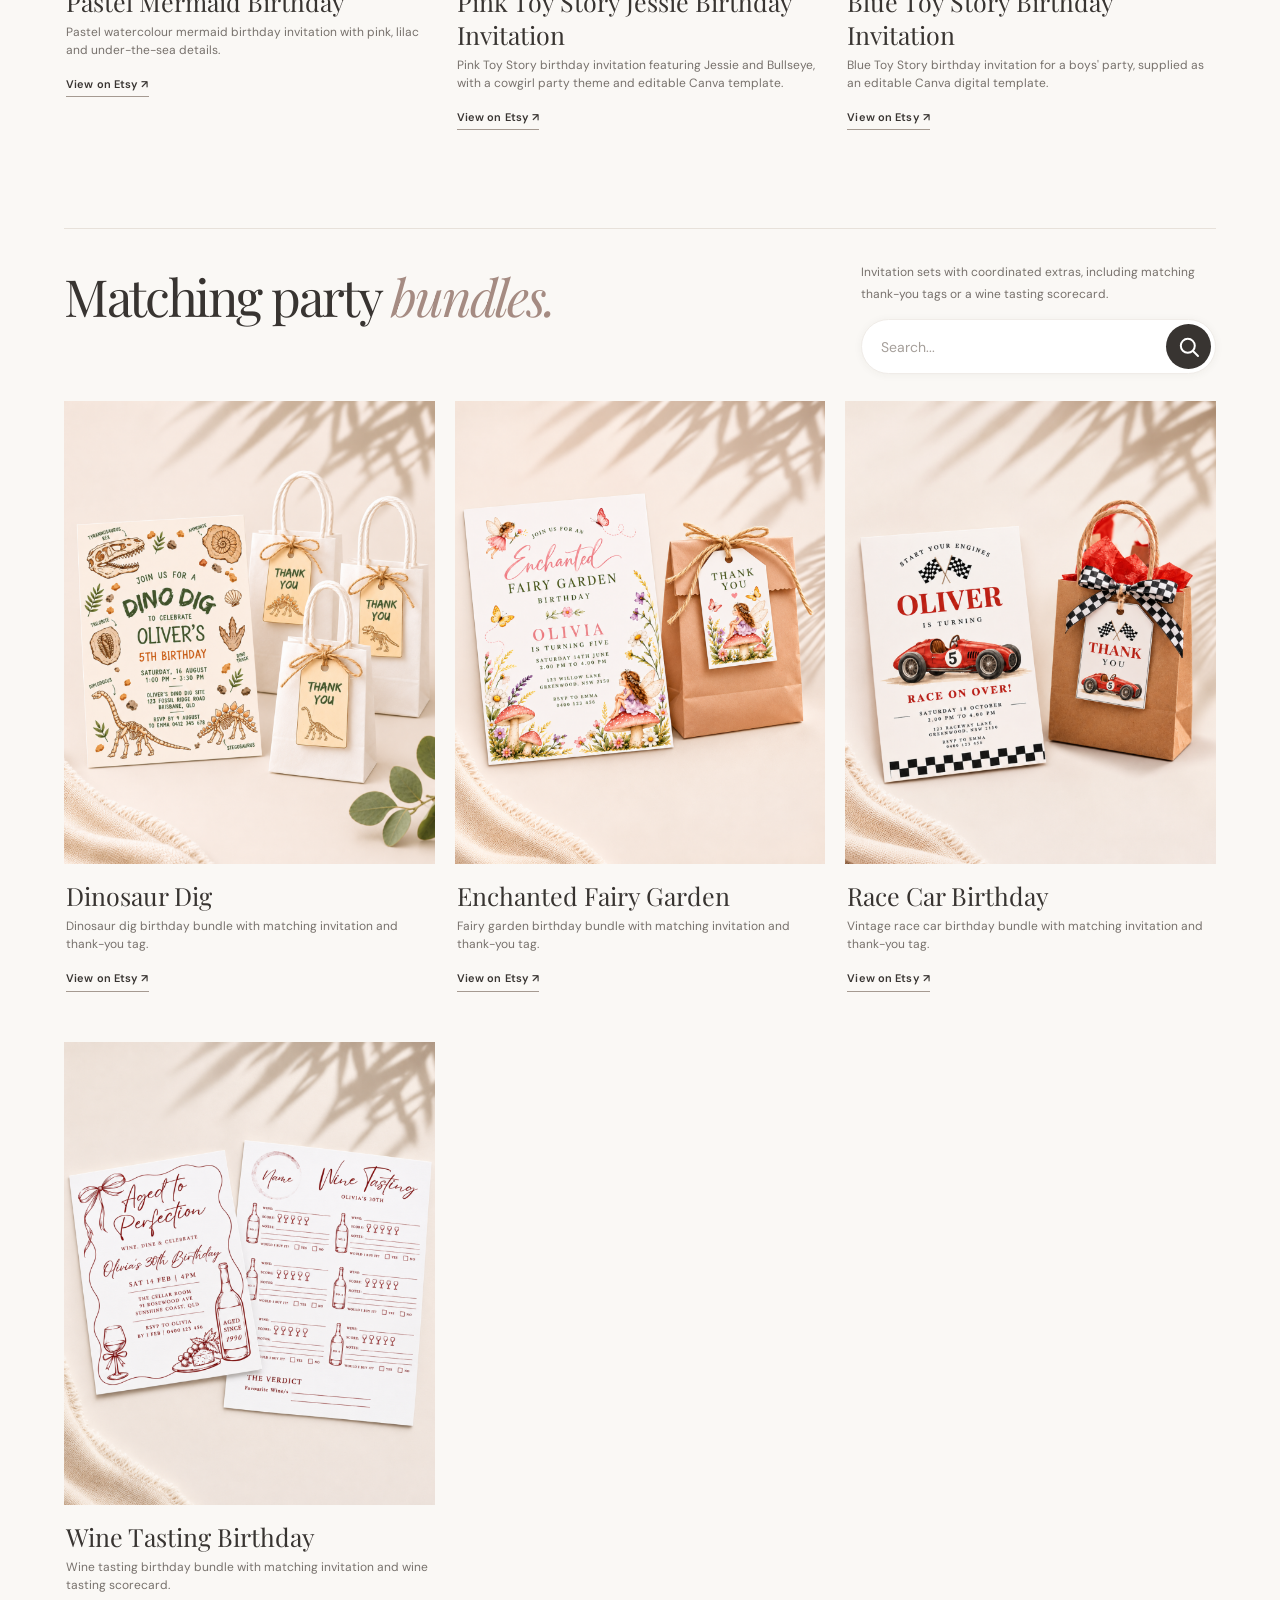
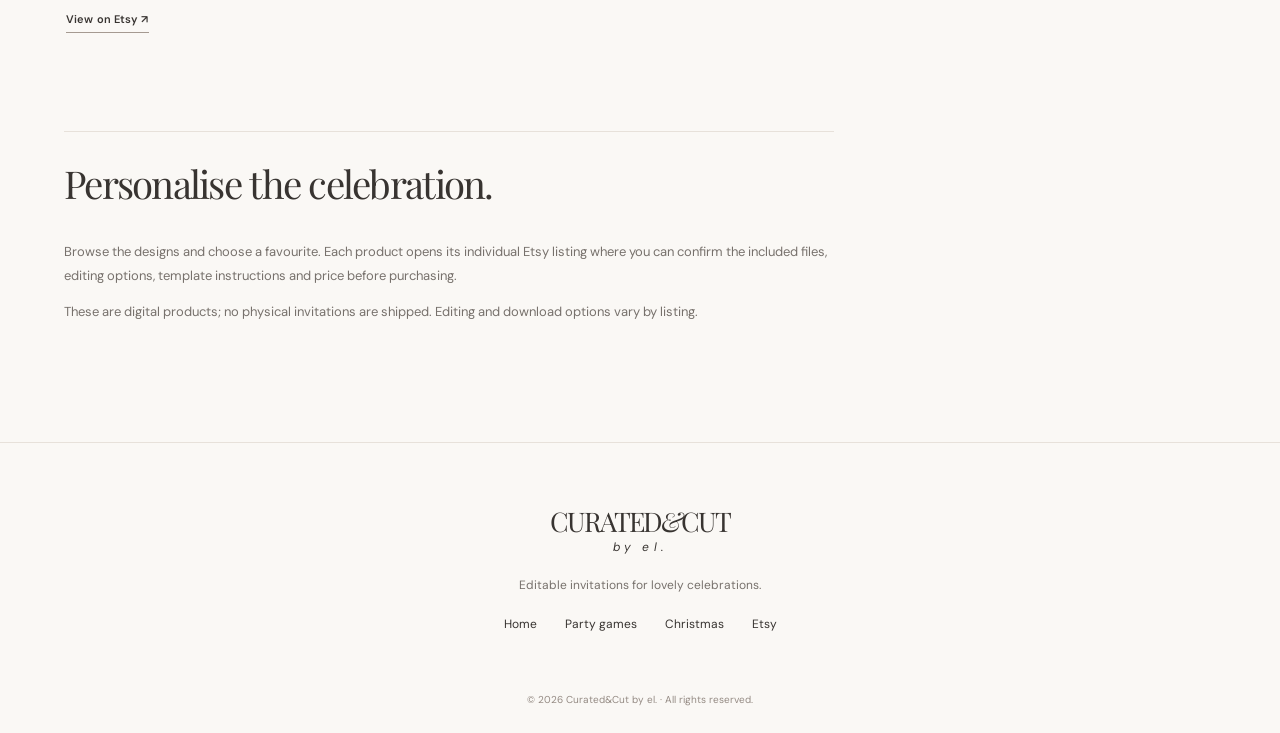
==== commit b346a316: "Refresh rounded button styling on birthday-invitations/index.html" ====
--- a/birthday-invitations/index.html
+++ b/birthday-invitations/index.html
@@ -19,7 +19,7 @@
 <link rel="preconnect" href="https://fonts.googleapis.com">
 <link rel="preconnect" href="https://fonts.gstatic.com" crossorigin>
 <link href="https://fonts.googleapis.com/css2?family=DM+Sans:wght@400;500;600;700&family=Playfair+Display:wght@400;500;600&display=swap" rel="stylesheet">
-<link rel="stylesheet" href="../styles.css?v=20261117-birthday-collection">
+<link rel="stylesheet" href="../styles.css?v=20261121-rounded-buttons">
 <style>
 .birthday-nav { display:flex;gap:22px;align-items:center;flex-wrap:wrap; }
 .birthday-nav a { font-size:12px; }
--- a/styles.css
+++ b/styles.css
@@ -204,3 +204,20 @@
 @media(max-width:390px) {
   .collection-shortcuts { grid-template-columns:1fr; }
 }
+
+/* Consistent softly rounded clickable controls across the site */
+.button,
+.filter,
+.collection-shortcuts a,
+.birthday-shortcuts a,
+.collection-tools input,
+.menu-toggle {
+  border-radius: 12px;
+}
+.button:focus-visible,
+.filter:focus-visible,
+.collection-shortcuts a:focus-visible,
+.birthday-shortcuts a:focus-visible {
+  outline: 2px solid #9f8276;
+  outline-offset: 3px;
+}
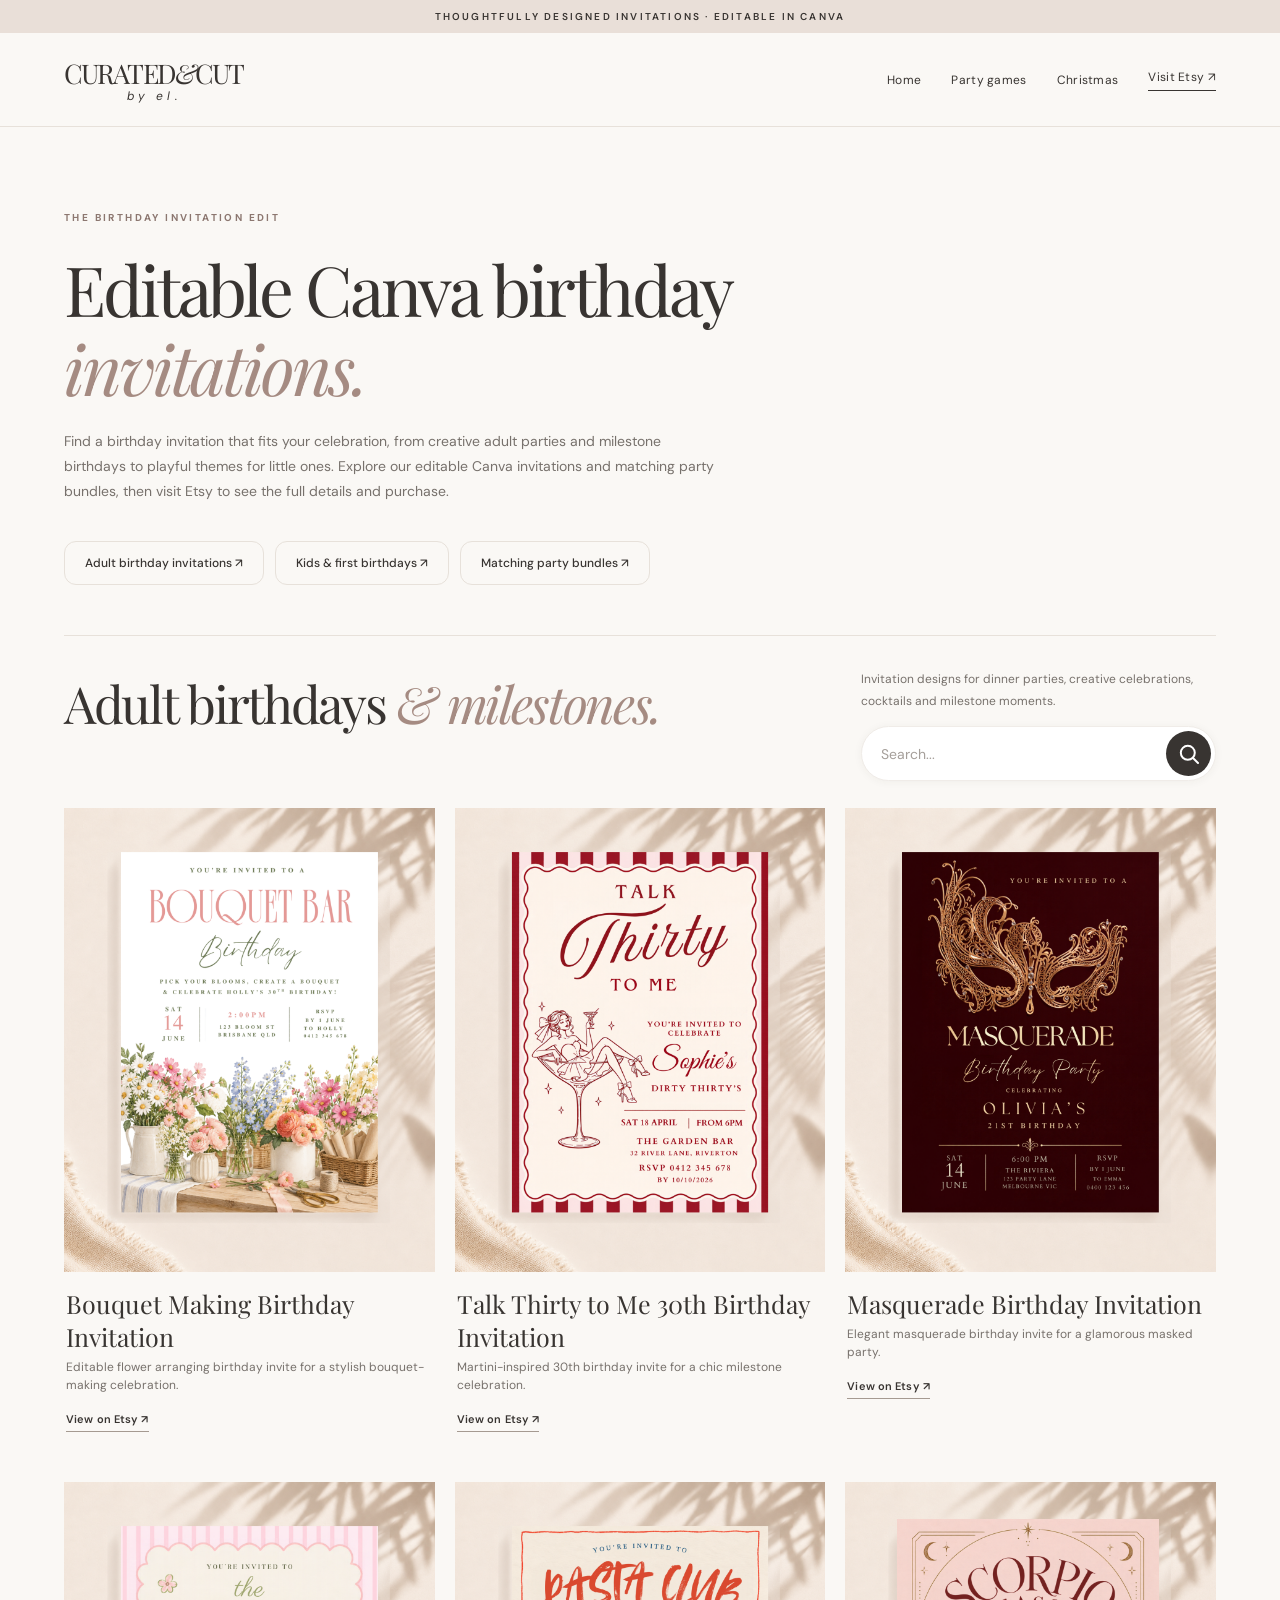
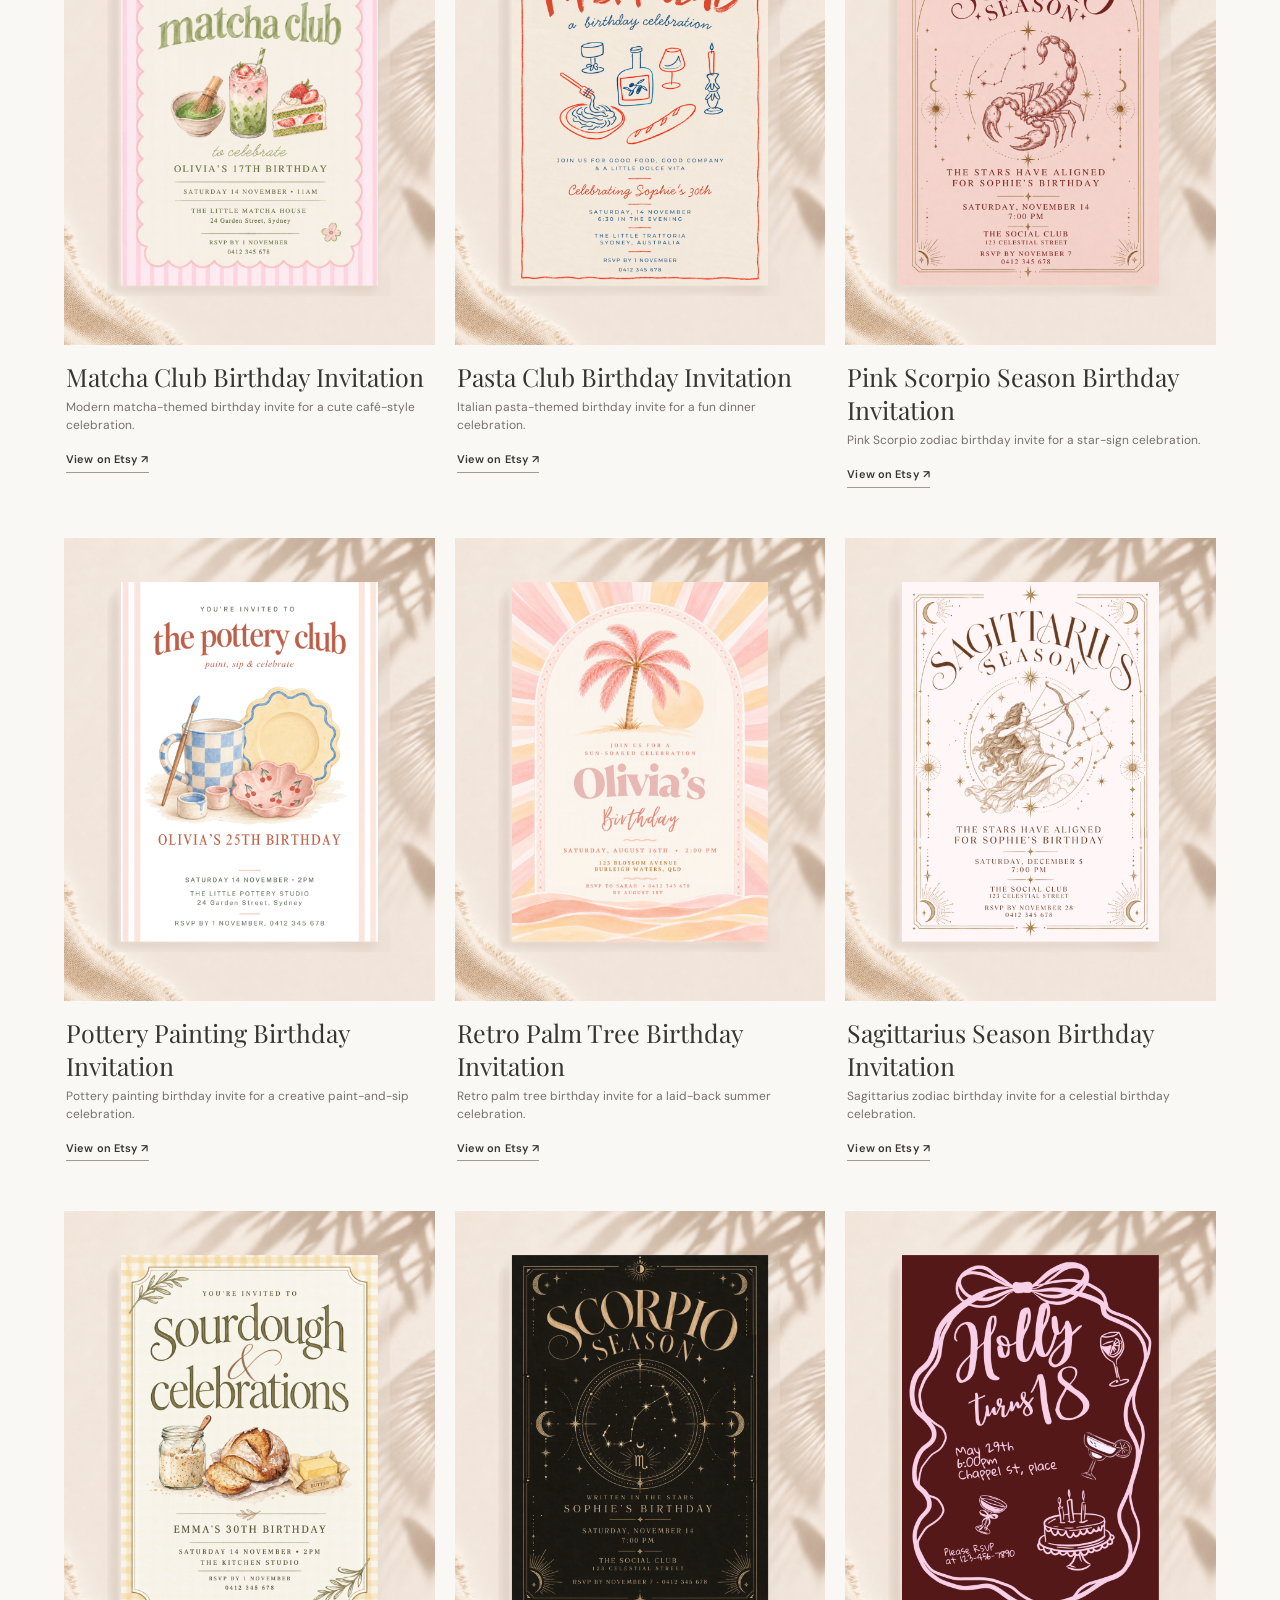
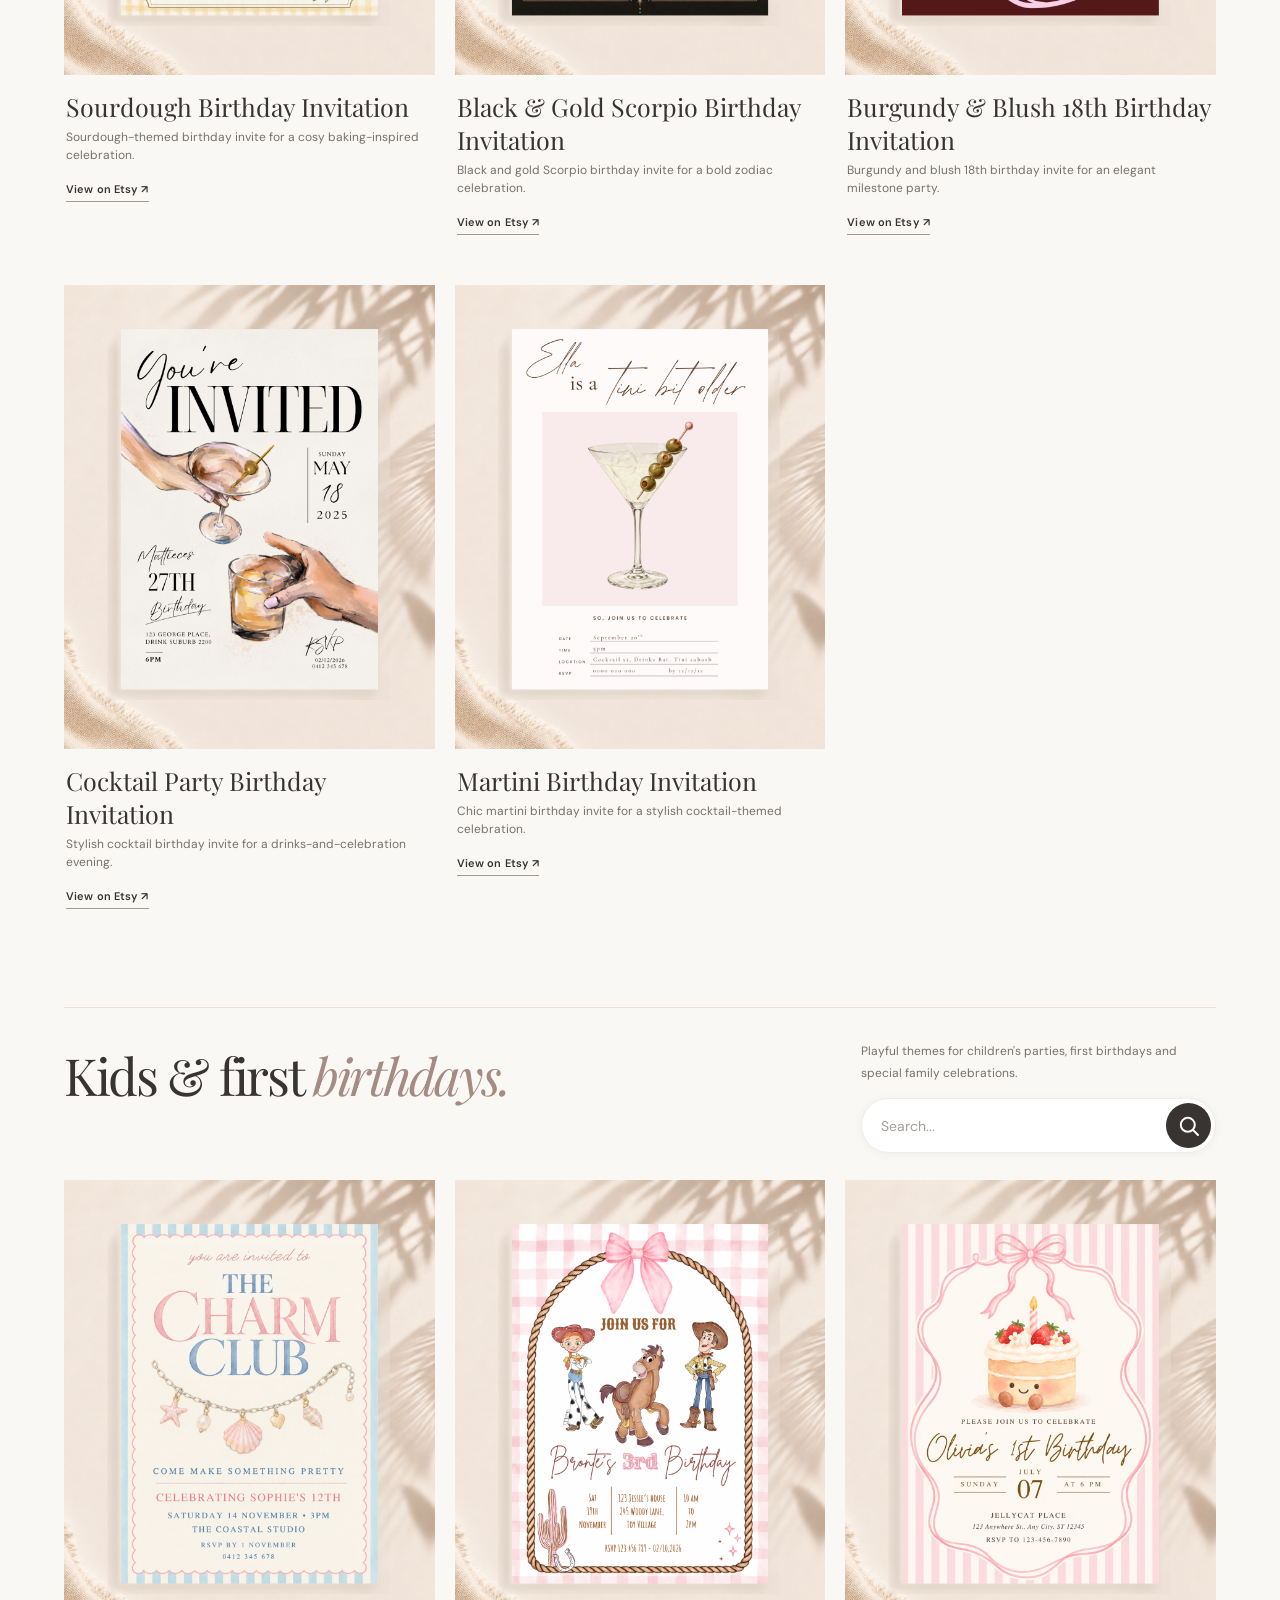
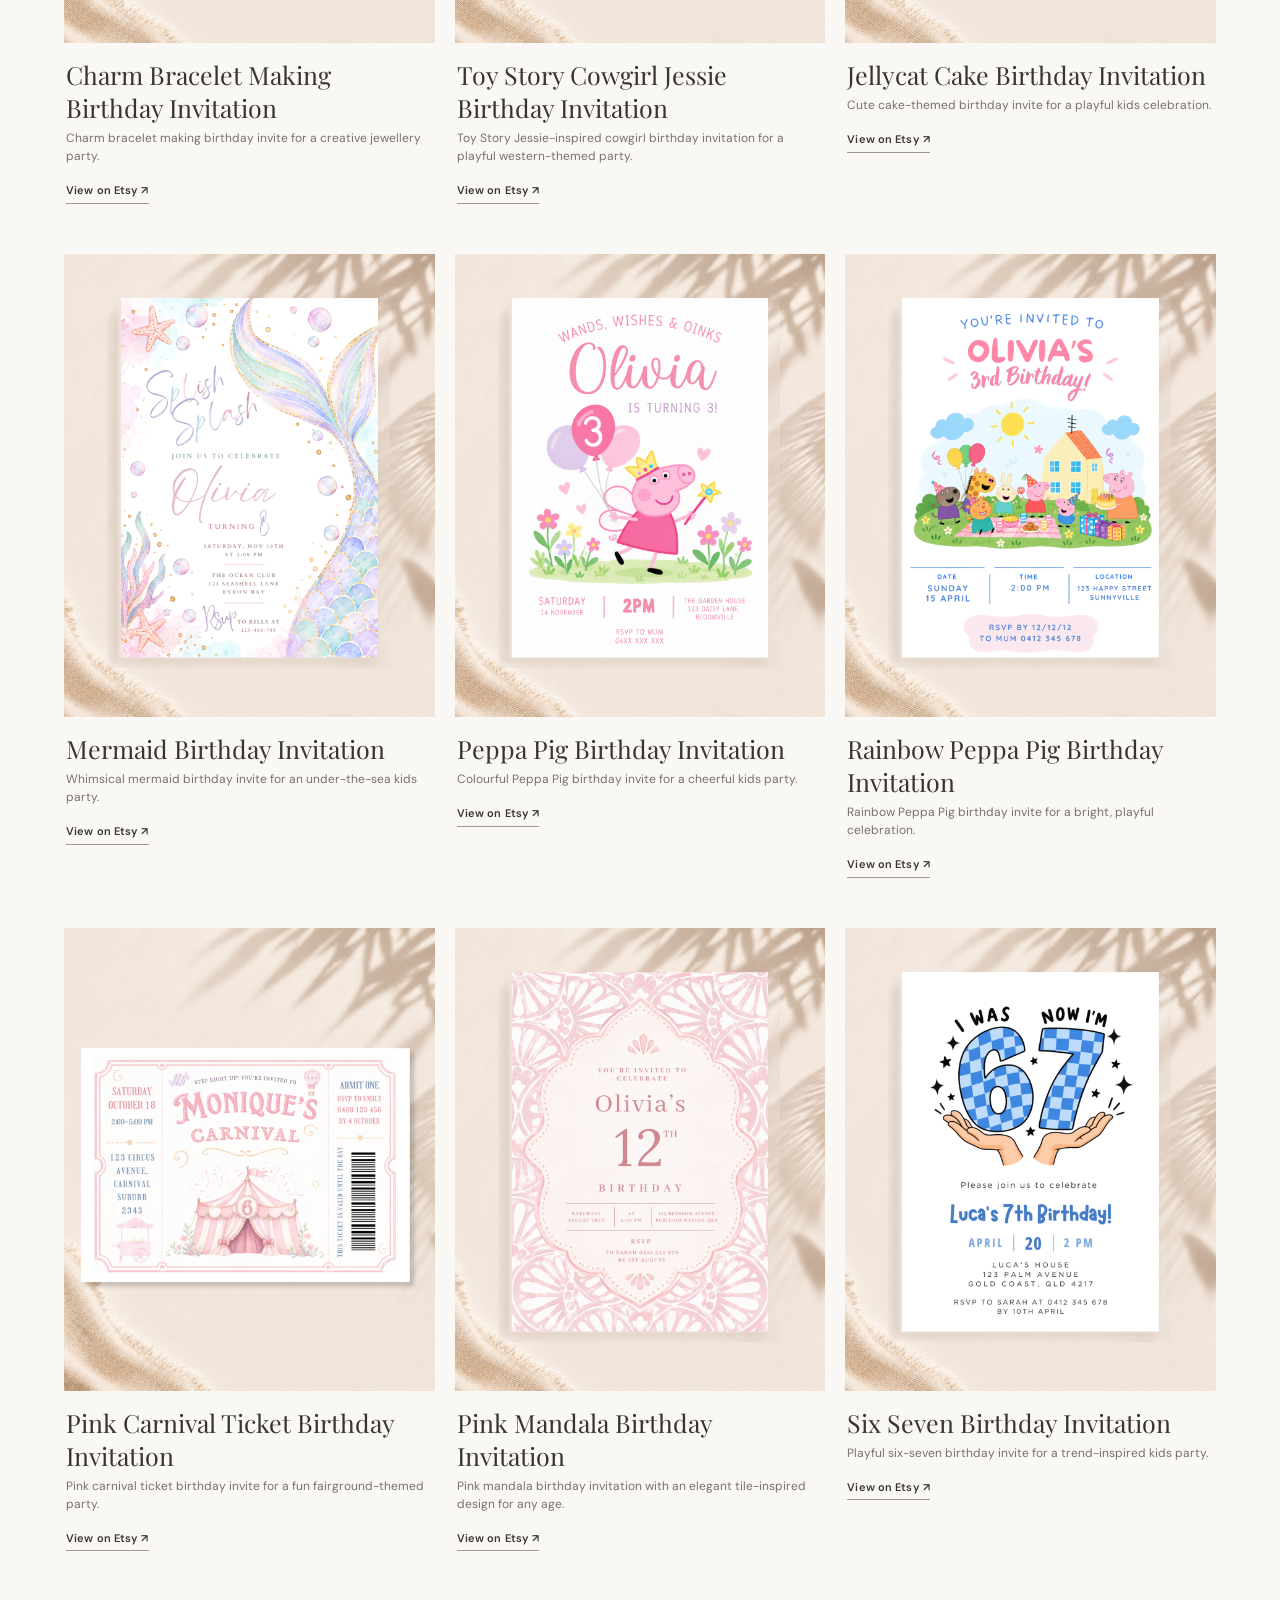
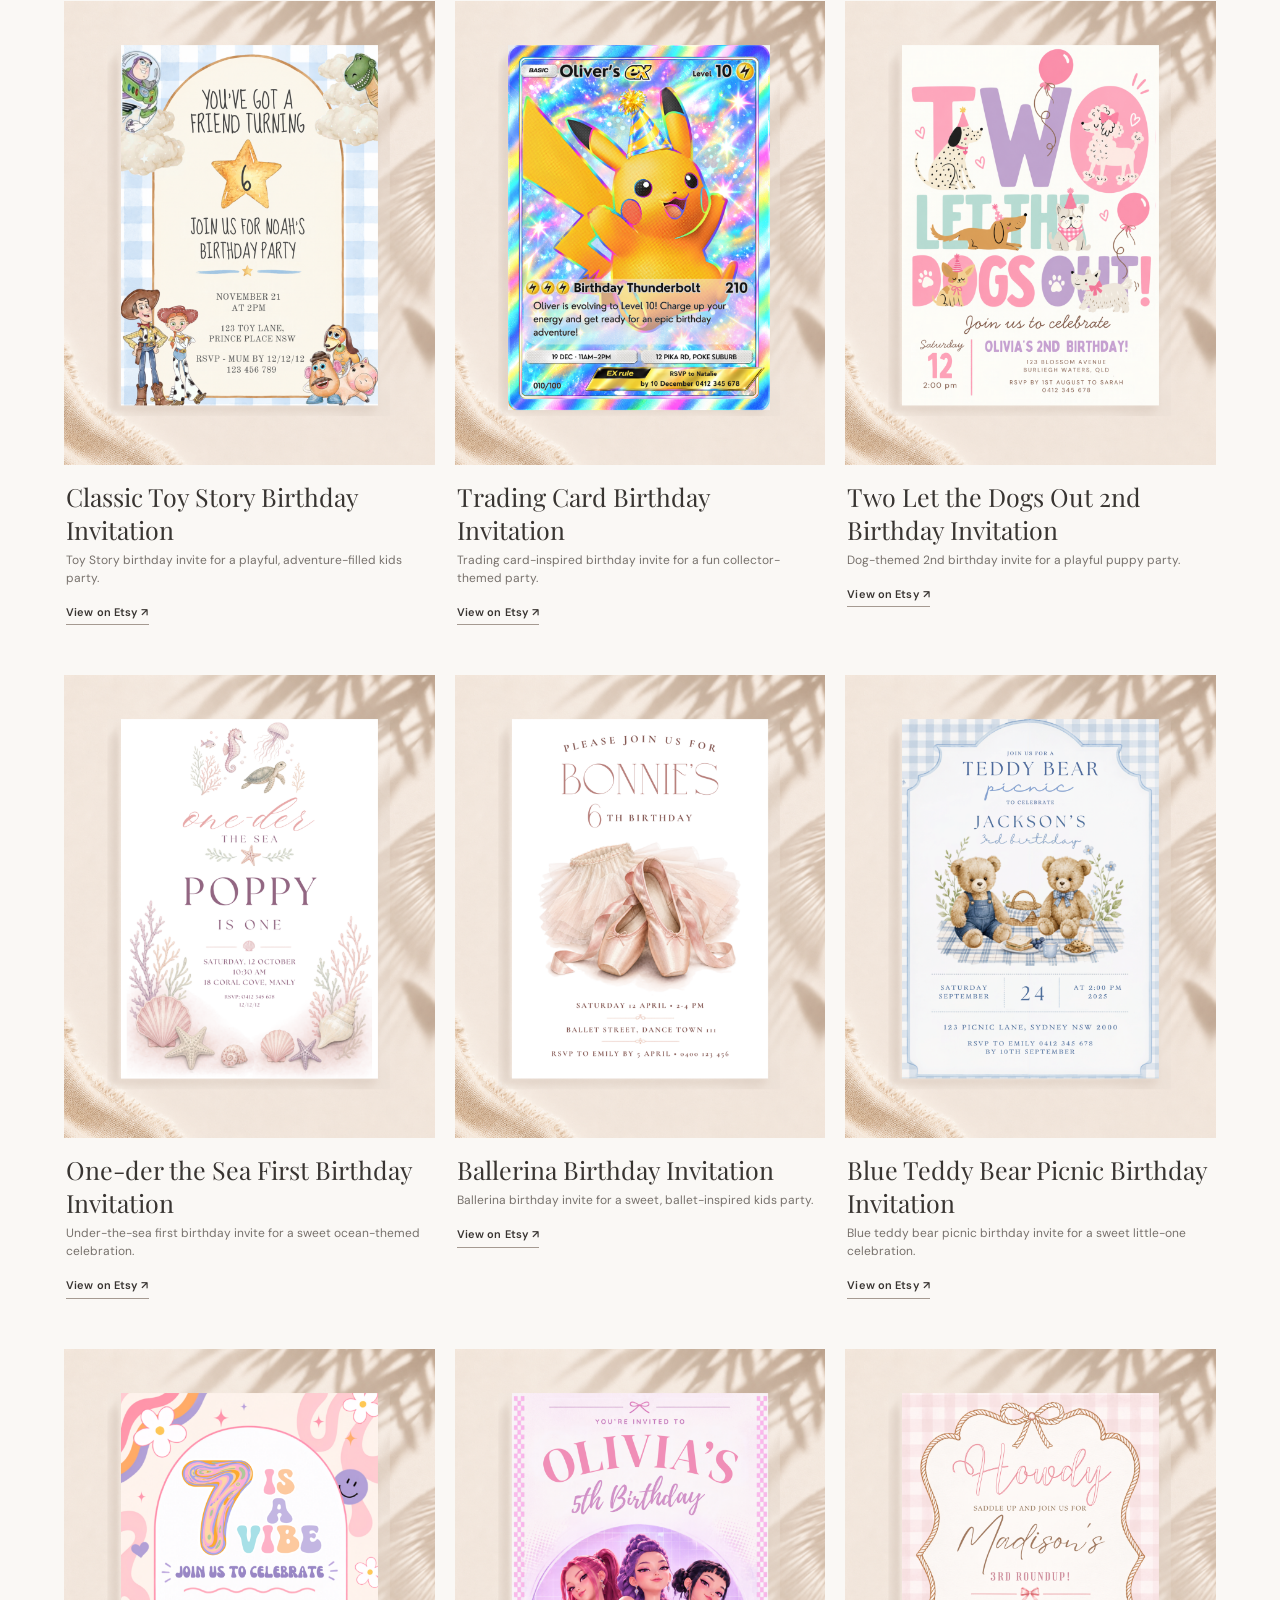
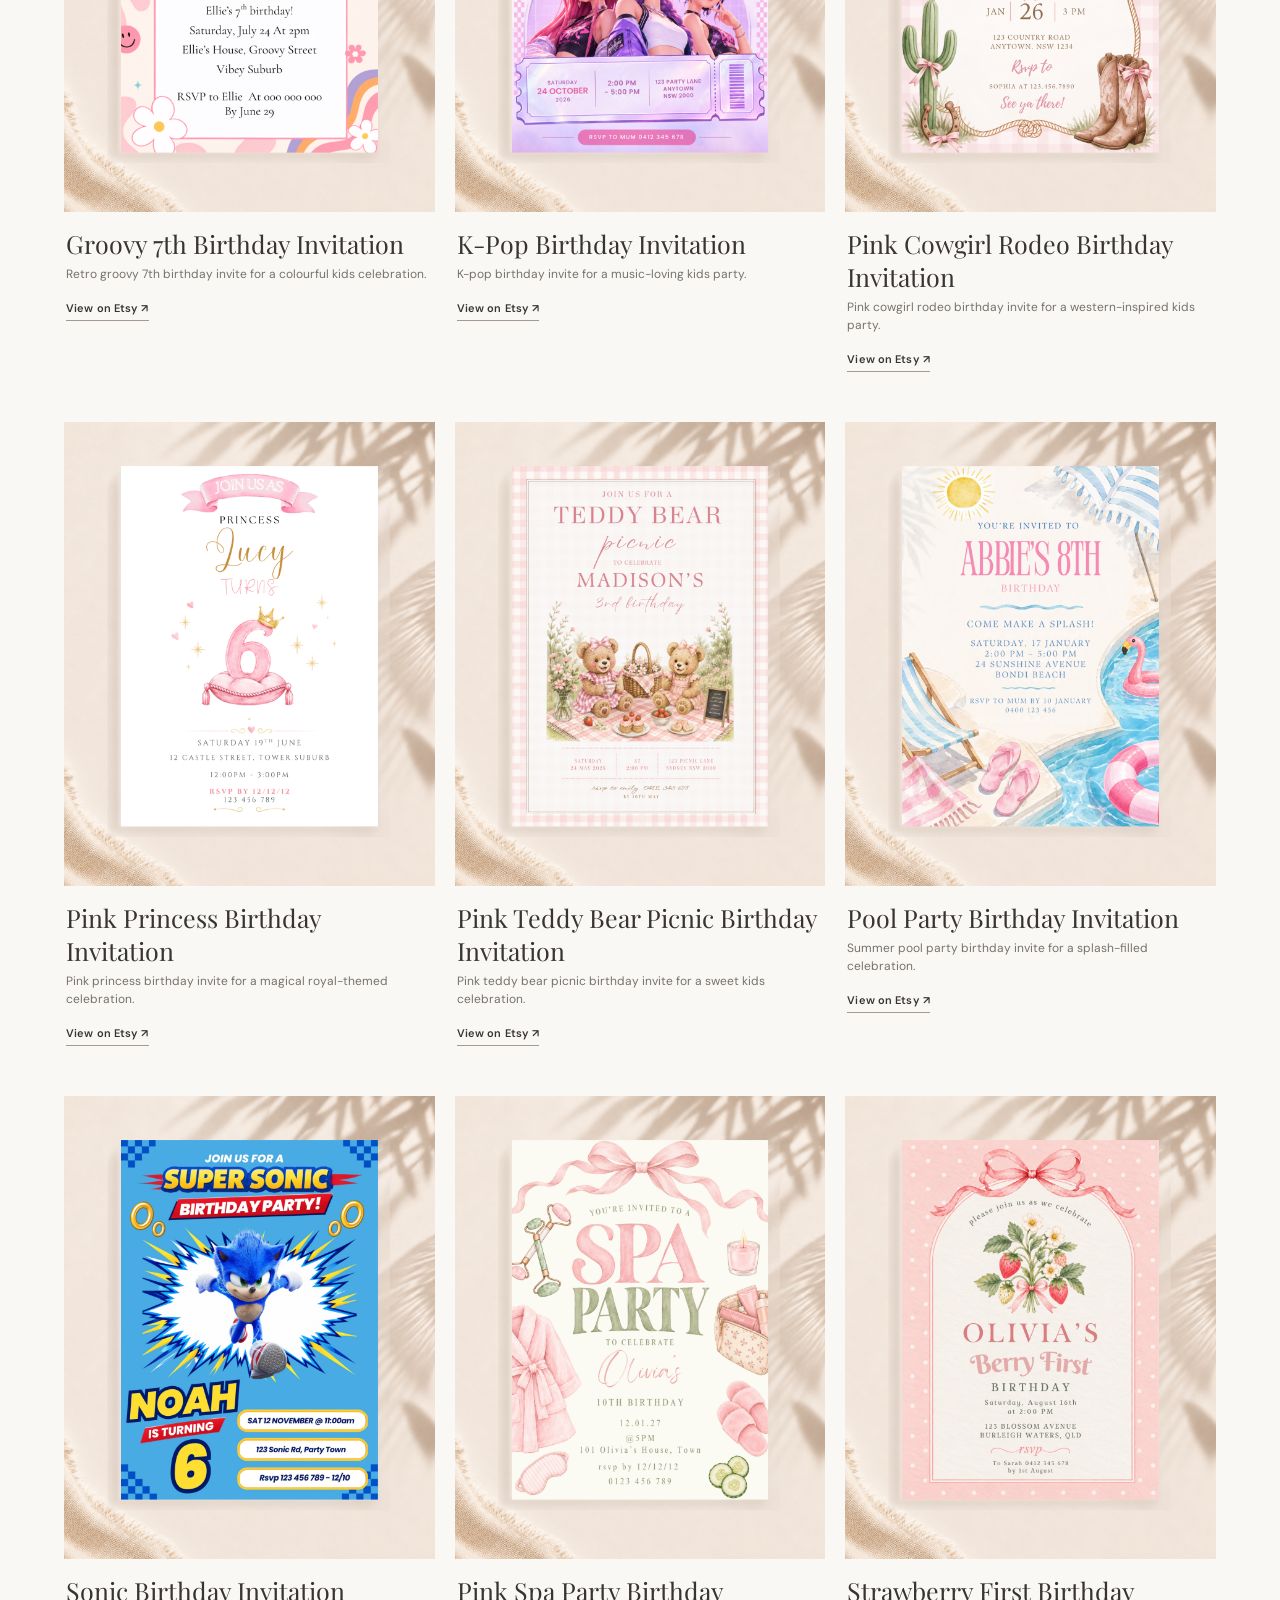
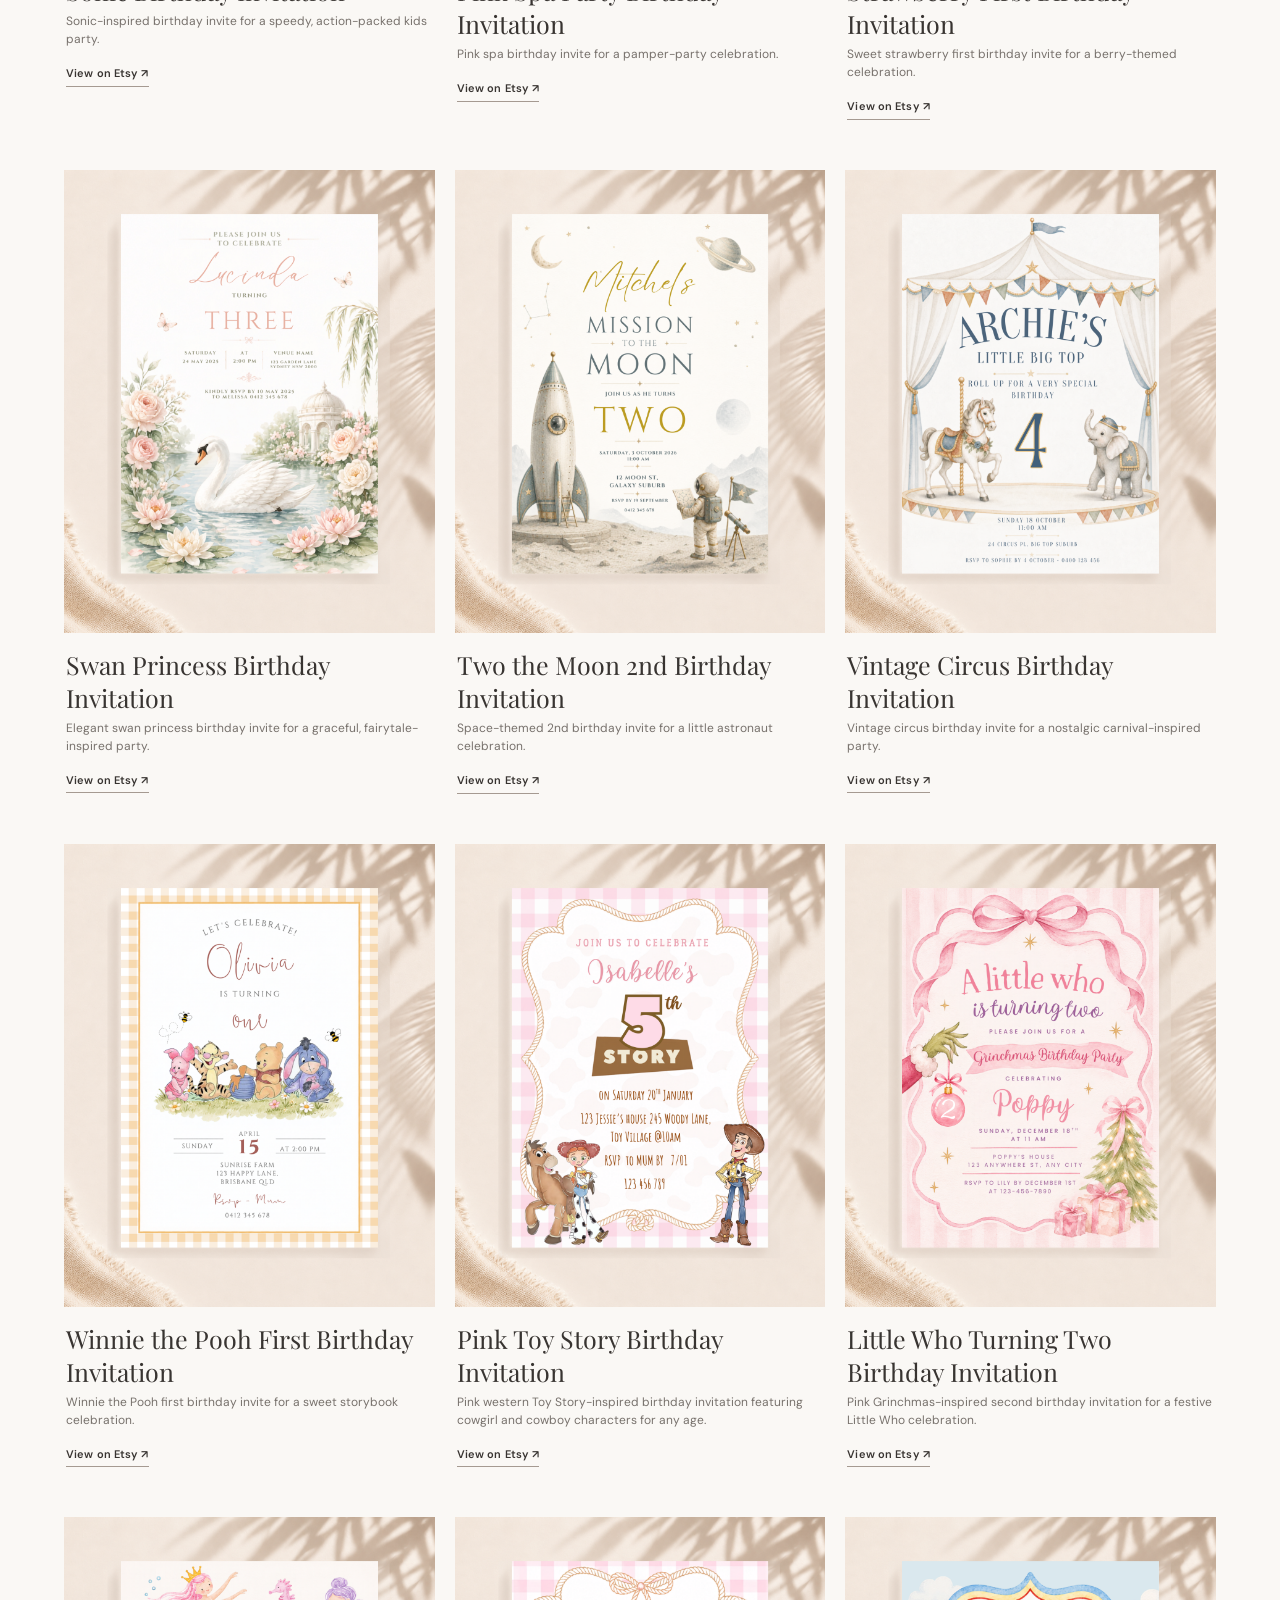
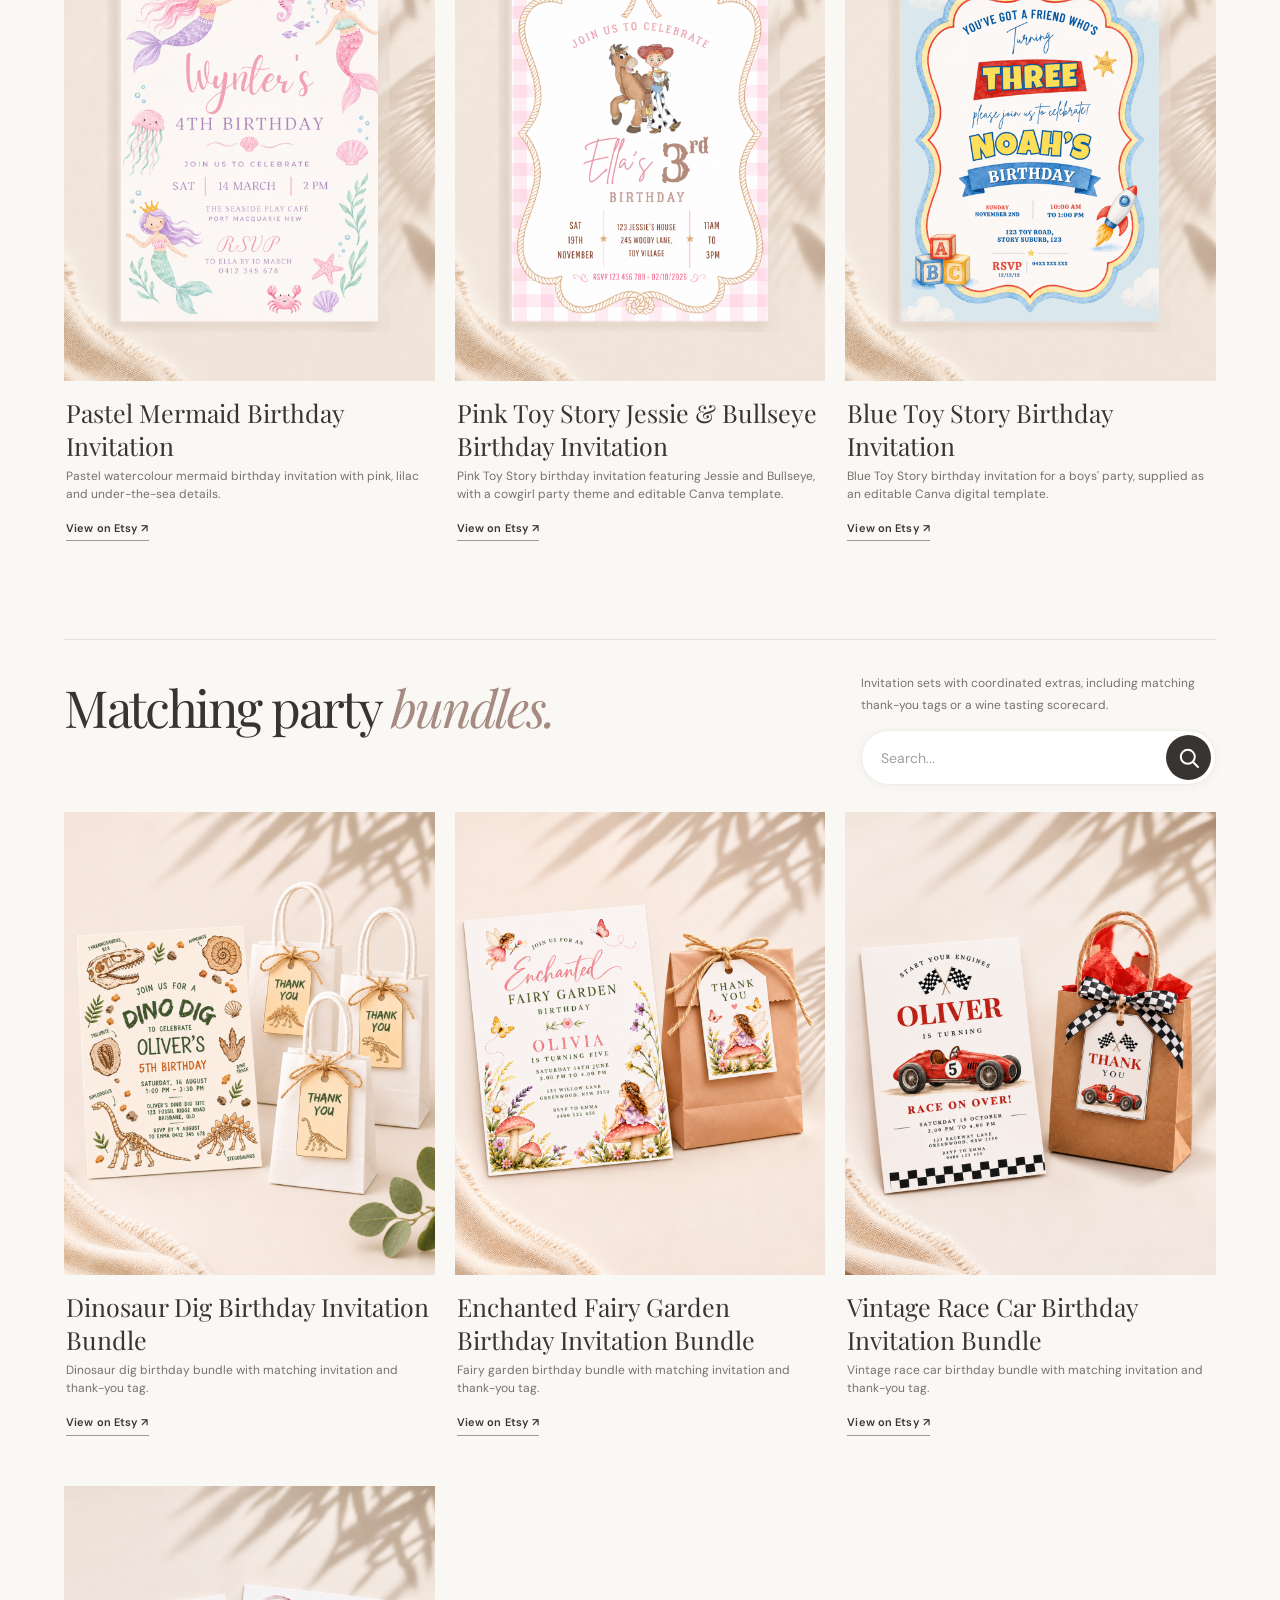
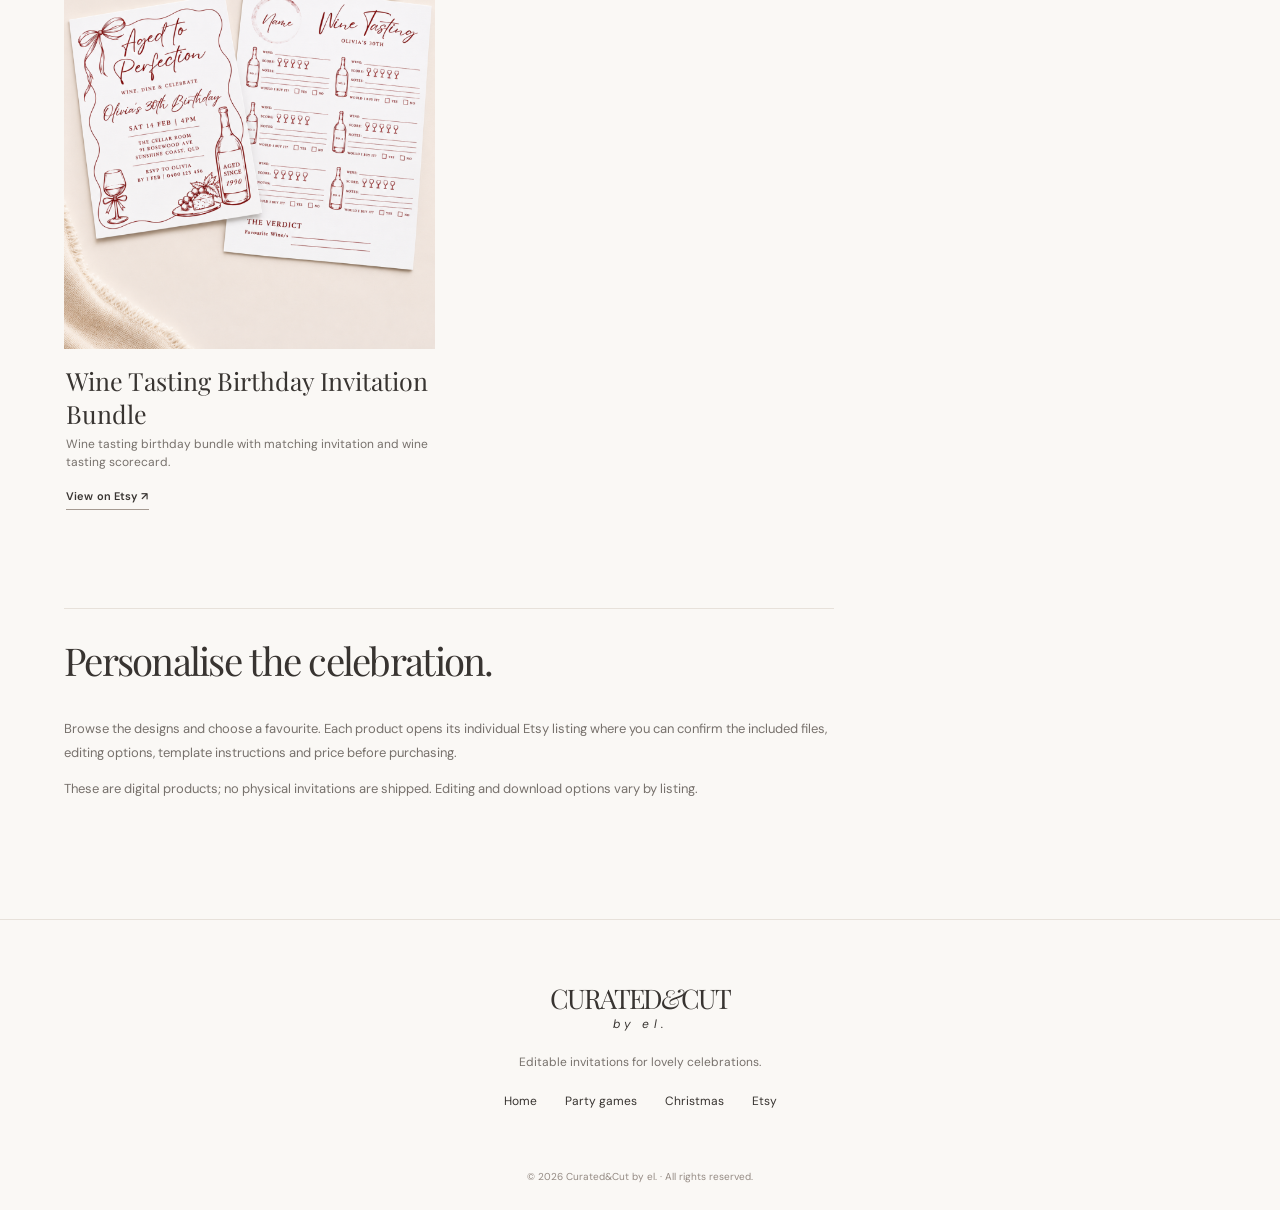
==== commit 46e7a423: "Update all 51 birthday collection titles consistently" ====
--- a/birthday-invitations/index.html
+++ b/birthday-invitations/index.html
@@ -121,87 +121,87 @@
 </div>
 <div class="products birthday-grid">
 <article class="product" id="pin-bouquet-bar">
-<a href="https://www.etsy.com/au/listing/4602045139" target="_blank" rel="noopener noreferrer" aria-label="View Bouquet Bar on Etsy" data-invitation-name="Bouquet Bar" data-category="adult" data-listing-id="4602045139">
+<a href="https://www.etsy.com/au/listing/4602045139" target="_blank" rel="noopener noreferrer" aria-label="View Bouquet Making Birthday Invitation on Etsy" data-invitation-name="Bouquet Making Birthday Invitation" data-category="adult" data-listing-id="4602045139">
 <div class="product-image"><img src="../assets/bouquet-bar-birthday-invitation.png" alt="Editable flower arranging birthday invite for a stylish bouquet-making celebration." loading="lazy" width="600" height="750"></div>
-<div class="product-details"><div><h3>Bouquet Bar</h3><p>Editable flower arranging birthday invite for a stylish bouquet-making celebration.</p></div><span class="product-etsy-cta" aria-hidden="true">View on Etsy ↗</span></div>
-</a>
-</article>
-<article class="product">
-<a href="https://www.etsy.com/au/listing/4612922390" target="_blank" rel="noopener noreferrer" aria-label="View Talk Thirty to Me on Etsy" data-invitation-name="Talk Thirty to Me" data-category="adult" data-listing-id="4612922390">
+<div class="product-details"><div><h3>Bouquet Making Birthday Invitation</h3><p>Editable flower arranging birthday invite for a stylish bouquet-making celebration.</p></div><span class="product-etsy-cta" aria-hidden="true">View on Etsy ↗</span></div>
+</a>
+</article>
+<article class="product">
+<a href="https://www.etsy.com/au/listing/4612922390" target="_blank" rel="noopener noreferrer" aria-label="View Talk Thirty to Me 30th Birthday Invitation on Etsy" data-invitation-name="Talk Thirty to Me 30th Birthday Invitation" data-category="adult" data-listing-id="4612922390">
 <div class="product-image"><img src="../assets/dirty-thirty-martini-birthday-invitation.png" alt="Martini-inspired 30th birthday invite for a chic milestone celebration." loading="lazy" width="600" height="750"></div>
-<div class="product-details"><div><h3>Talk Thirty to Me</h3><p>Martini-inspired 30th birthday invite for a chic milestone celebration.</p></div><span class="product-etsy-cta" aria-hidden="true">View on Etsy ↗</span></div>
-</a>
-</article>
-<article class="product">
-<a href="https://www.etsy.com/au/listing/4601364495" target="_blank" rel="noopener noreferrer" aria-label="View Masquerade on Etsy" data-invitation-name="Masquerade" data-category="adult" data-listing-id="4601364495">
+<div class="product-details"><div><h3>Talk Thirty to Me 30th Birthday Invitation</h3><p>Martini-inspired 30th birthday invite for a chic milestone celebration.</p></div><span class="product-etsy-cta" aria-hidden="true">View on Etsy ↗</span></div>
+</a>
+</article>
+<article class="product">
+<a href="https://www.etsy.com/au/listing/4601364495" target="_blank" rel="noopener noreferrer" aria-label="View Masquerade Birthday Invitation on Etsy" data-invitation-name="Masquerade Birthday Invitation" data-category="adult" data-listing-id="4601364495">
 <div class="product-image"><img src="../assets/masquerade-birthday-party-invitation.png" alt="Elegant masquerade birthday invite for a glamorous masked party." loading="lazy" width="600" height="750"></div>
-<div class="product-details"><div><h3>Masquerade</h3><p>Elegant masquerade birthday invite for a glamorous masked party.</p></div><span class="product-etsy-cta" aria-hidden="true">View on Etsy ↗</span></div>
+<div class="product-details"><div><h3>Masquerade Birthday Invitation</h3><p>Elegant masquerade birthday invite for a glamorous masked party.</p></div><span class="product-etsy-cta" aria-hidden="true">View on Etsy ↗</span></div>
 </a>
 </article>
 <article class="product" id="pin-matcha-club">
-<a href="https://www.etsy.com/au/listing/4604215120" target="_blank" rel="noopener noreferrer" aria-label="View Matcha Club on Etsy" data-invitation-name="Matcha Club" data-category="adult" data-listing-id="4604215120">
+<a href="https://www.etsy.com/au/listing/4604215120" target="_blank" rel="noopener noreferrer" aria-label="View Matcha Club Birthday Invitation on Etsy" data-invitation-name="Matcha Club Birthday Invitation" data-category="adult" data-listing-id="4604215120">
 <div class="product-image"><img src="../assets/matcha-club-birthday-invitation.png" alt="Modern matcha-themed birthday invite for a cute café-style celebration." loading="lazy" width="600" height="750"></div>
-<div class="product-details"><div><h3>Matcha Club</h3><p>Modern matcha-themed birthday invite for a cute café-style celebration.</p></div><span class="product-etsy-cta" aria-hidden="true">View on Etsy ↗</span></div>
+<div class="product-details"><div><h3>Matcha Club Birthday Invitation</h3><p>Modern matcha-themed birthday invite for a cute café-style celebration.</p></div><span class="product-etsy-cta" aria-hidden="true">View on Etsy ↗</span></div>
 </a>
 </article>
 <article class="product" id="pin-pasta-club">
-<a href="https://www.etsy.com/au/listing/4605330954" target="_blank" rel="noopener noreferrer" aria-label="View Pasta Club on Etsy" data-invitation-name="Pasta Club" data-category="adult" data-listing-id="4605330954">
+<a href="https://www.etsy.com/au/listing/4605330954" target="_blank" rel="noopener noreferrer" aria-label="View Pasta Club Birthday Invitation on Etsy" data-invitation-name="Pasta Club Birthday Invitation" data-category="adult" data-listing-id="4605330954">
 <div class="product-image"><img src="../assets/pasta-club-birthday-invitation.png" alt="Italian pasta-themed birthday invite for a fun dinner celebration." loading="lazy" width="600" height="750"></div>
-<div class="product-details"><div><h3>Pasta Club</h3><p>Italian pasta-themed birthday invite for a fun dinner celebration.</p></div><span class="product-etsy-cta" aria-hidden="true">View on Etsy ↗</span></div>
-</a>
-</article>
-<article class="product">
-<a href="https://www.etsy.com/au/listing/4605351443" target="_blank" rel="noopener noreferrer" aria-label="View Scorpio Season — Pink on Etsy" data-invitation-name="Scorpio Season — Pink" data-category="adult" data-listing-id="4605351443">
+<div class="product-details"><div><h3>Pasta Club Birthday Invitation</h3><p>Italian pasta-themed birthday invite for a fun dinner celebration.</p></div><span class="product-etsy-cta" aria-hidden="true">View on Etsy ↗</span></div>
+</a>
+</article>
+<article class="product">
+<a href="https://www.etsy.com/au/listing/4605351443" target="_blank" rel="noopener noreferrer" aria-label="View Pink Scorpio Season Birthday Invitation on Etsy" data-invitation-name="Pink Scorpio Season Birthday Invitation" data-category="adult" data-listing-id="4605351443">
 <div class="product-image"><img src="../assets/pink-scorpio-birthday-invitation.png" alt="Pink Scorpio zodiac birthday invite for a star-sign celebration." loading="lazy" width="600" height="750"></div>
-<div class="product-details"><div><h3>Scorpio Season — Pink</h3><p>Pink Scorpio zodiac birthday invite for a star-sign celebration.</p></div><span class="product-etsy-cta" aria-hidden="true">View on Etsy ↗</span></div>
+<div class="product-details"><div><h3>Pink Scorpio Season Birthday Invitation</h3><p>Pink Scorpio zodiac birthday invite for a star-sign celebration.</p></div><span class="product-etsy-cta" aria-hidden="true">View on Etsy ↗</span></div>
 </a>
 </article>
 <article class="product" id="pin-pottery-club">
-<a href="https://www.etsy.com/au/listing/4612922925" target="_blank" rel="noopener noreferrer" aria-label="View The Pottery Club on Etsy" data-invitation-name="The Pottery Club" data-category="adult" data-listing-id="4612922925">
+<a href="https://www.etsy.com/au/listing/4612922925" target="_blank" rel="noopener noreferrer" aria-label="View Pottery Painting Birthday Invitation on Etsy" data-invitation-name="Pottery Painting Birthday Invitation" data-category="adult" data-listing-id="4612922925">
 <div class="product-image"><img src="../assets/pottery-painting-birthday-invitation.png" alt="Pottery painting birthday invite for a creative paint-and-sip celebration." loading="lazy" width="600" height="750"></div>
-<div class="product-details"><div><h3>The Pottery Club</h3><p>Pottery painting birthday invite for a creative paint-and-sip celebration.</p></div><span class="product-etsy-cta" aria-hidden="true">View on Etsy ↗</span></div>
-</a>
-</article>
-<article class="product">
-<a href="https://www.etsy.com/au/listing/4595943791" target="_blank" rel="noopener noreferrer" aria-label="View Retro Palm Tree on Etsy" data-invitation-name="Retro Palm Tree" data-category="adult" data-listing-id="4595943791">
+<div class="product-details"><div><h3>Pottery Painting Birthday Invitation</h3><p>Pottery painting birthday invite for a creative paint-and-sip celebration.</p></div><span class="product-etsy-cta" aria-hidden="true">View on Etsy ↗</span></div>
+</a>
+</article>
+<article class="product">
+<a href="https://www.etsy.com/au/listing/4595943791" target="_blank" rel="noopener noreferrer" aria-label="View Retro Palm Tree Birthday Invitation on Etsy" data-invitation-name="Retro Palm Tree Birthday Invitation" data-category="adult" data-listing-id="4595943791">
 <div class="product-image"><img src="../assets/retro-palm-tree-birthday-invitation.png" alt="Retro palm tree birthday invite for a laid-back summer celebration." loading="lazy" width="600" height="750"></div>
-<div class="product-details"><div><h3>Retro Palm Tree</h3><p>Retro palm tree birthday invite for a laid-back summer celebration.</p></div><span class="product-etsy-cta" aria-hidden="true">View on Etsy ↗</span></div>
-</a>
-</article>
-<article class="product">
-<a href="https://www.etsy.com/au/listing/4605362167" target="_blank" rel="noopener noreferrer" aria-label="View Sagittarius Season on Etsy" data-invitation-name="Sagittarius Season" data-category="adult" data-listing-id="4605362167">
+<div class="product-details"><div><h3>Retro Palm Tree Birthday Invitation</h3><p>Retro palm tree birthday invite for a laid-back summer celebration.</p></div><span class="product-etsy-cta" aria-hidden="true">View on Etsy ↗</span></div>
+</a>
+</article>
+<article class="product">
+<a href="https://www.etsy.com/au/listing/4605362167" target="_blank" rel="noopener noreferrer" aria-label="View Sagittarius Season Birthday Invitation on Etsy" data-invitation-name="Sagittarius Season Birthday Invitation" data-category="adult" data-listing-id="4605362167">
 <div class="product-image"><img src="../assets/sagittarius-season-birthday-invitation.png" alt="Sagittarius zodiac birthday invite for a celestial birthday celebration." loading="lazy" width="600" height="750"></div>
-<div class="product-details"><div><h3>Sagittarius Season</h3><p>Sagittarius zodiac birthday invite for a celestial birthday celebration.</p></div><span class="product-etsy-cta" aria-hidden="true">View on Etsy ↗</span></div>
+<div class="product-details"><div><h3>Sagittarius Season Birthday Invitation</h3><p>Sagittarius zodiac birthday invite for a celestial birthday celebration.</p></div><span class="product-etsy-cta" aria-hidden="true">View on Etsy ↗</span></div>
 </a>
 </article>
 <article class="product" id="pin-sourdough-birthday">
-<a href="https://www.etsy.com/au/listing/4604598712" target="_blank" rel="noopener noreferrer" aria-label="View Sourdough Celebrations on Etsy" data-invitation-name="Sourdough Celebrations" data-category="adult" data-listing-id="4604598712">
+<a href="https://www.etsy.com/au/listing/4604598712" target="_blank" rel="noopener noreferrer" aria-label="View Sourdough Birthday Invitation on Etsy" data-invitation-name="Sourdough Birthday Invitation" data-category="adult" data-listing-id="4604598712">
 <div class="product-image"><img src="../assets/sourdough-birthday-invitation.png" alt="Sourdough-themed birthday invite for a cosy baking-inspired celebration." loading="lazy" width="600" height="750"></div>
-<div class="product-details"><div><h3>Sourdough Celebrations</h3><p>Sourdough-themed birthday invite for a cosy baking-inspired celebration.</p></div><span class="product-etsy-cta" aria-hidden="true">View on Etsy ↗</span></div>
-</a>
-</article>
-<article class="product">
-<a href="https://www.etsy.com/au/listing/4605356439" target="_blank" rel="noopener noreferrer" aria-label="View Scorpio Season — Black &amp; Gold on Etsy" data-invitation-name="Scorpio Season — Black &amp; Gold" data-category="adult" data-listing-id="4605356439">
+<div class="product-details"><div><h3>Sourdough Birthday Invitation</h3><p>Sourdough-themed birthday invite for a cosy baking-inspired celebration.</p></div><span class="product-etsy-cta" aria-hidden="true">View on Etsy ↗</span></div>
+</a>
+</article>
+<article class="product">
+<a href="https://www.etsy.com/au/listing/4605356439" target="_blank" rel="noopener noreferrer" aria-label="View Black &amp; Gold Scorpio Birthday Invitation on Etsy" data-invitation-name="Black &amp; Gold Scorpio Birthday Invitation" data-category="adult" data-listing-id="4605356439">
 <div class="product-image"><img src="../assets/black-gold-scorpio-birthday-invitation.png" alt="Black and gold Scorpio birthday invite for a bold zodiac celebration." loading="lazy" width="600" height="750"></div>
-<div class="product-details"><div><h3>Scorpio Season — Black &amp; Gold</h3><p>Black and gold Scorpio birthday invite for a bold zodiac celebration.</p></div><span class="product-etsy-cta" aria-hidden="true">View on Etsy ↗</span></div>
-</a>
-</article>
-<article class="product">
-<a href="https://www.etsy.com/au/listing/4551009860" target="_blank" rel="noopener noreferrer" aria-label="View Burgundy &amp; Blush 18th on Etsy" data-invitation-name="Burgundy &amp; Blush 18th" data-category="adult" data-listing-id="4551009860">
+<div class="product-details"><div><h3>Black &amp; Gold Scorpio Birthday Invitation</h3><p>Black and gold Scorpio birthday invite for a bold zodiac celebration.</p></div><span class="product-etsy-cta" aria-hidden="true">View on Etsy ↗</span></div>
+</a>
+</article>
+<article class="product">
+<a href="https://www.etsy.com/au/listing/4551009860" target="_blank" rel="noopener noreferrer" aria-label="View Burgundy &amp; Blush 18th Birthday Invitation on Etsy" data-invitation-name="Burgundy &amp; Blush 18th Birthday Invitation" data-category="adult" data-listing-id="4551009860">
 <div class="product-image"><img src="../assets/burgundy-blush-18th-birthday-invitation.png" alt="Burgundy and blush 18th birthday invite for an elegant milestone party." loading="lazy" width="600" height="750"></div>
-<div class="product-details"><div><h3>Burgundy &amp; Blush 18th</h3><p>Burgundy and blush 18th birthday invite for an elegant milestone party.</p></div><span class="product-etsy-cta" aria-hidden="true">View on Etsy ↗</span></div>
+<div class="product-details"><div><h3>Burgundy &amp; Blush 18th Birthday Invitation</h3><p>Burgundy and blush 18th birthday invite for an elegant milestone party.</p></div><span class="product-etsy-cta" aria-hidden="true">View on Etsy ↗</span></div>
 </a>
 </article>
 <article class="product" id="pin-cocktail-birthday">
-<a href="https://www.etsy.com/au/listing/4551035091" target="_blank" rel="noopener noreferrer" aria-label="View Cocktail Party on Etsy" data-invitation-name="Cocktail Party" data-category="adult" data-listing-id="4551035091">
+<a href="https://www.etsy.com/au/listing/4551035091" target="_blank" rel="noopener noreferrer" aria-label="View Cocktail Party Birthday Invitation on Etsy" data-invitation-name="Cocktail Party Birthday Invitation" data-category="adult" data-listing-id="4551035091">
 <div class="product-image"><img src="../assets/cocktail-party-birthday-invitation.png" alt="Stylish cocktail birthday invite for a drinks-and-celebration evening." loading="lazy" width="600" height="750"></div>
-<div class="product-details"><div><h3>Cocktail Party</h3><p>Stylish cocktail birthday invite for a drinks-and-celebration evening.</p></div><span class="product-etsy-cta" aria-hidden="true">View on Etsy ↗</span></div>
-</a>
-</article>
-<article class="product">
-<a href="https://www.etsy.com/au/listing/4540630626" target="_blank" rel="noopener noreferrer" aria-label="View Martini Birthday on Etsy" data-invitation-name="Martini Birthday" data-category="adult" data-listing-id="4540630626">
+<div class="product-details"><div><h3>Cocktail Party Birthday Invitation</h3><p>Stylish cocktail birthday invite for a drinks-and-celebration evening.</p></div><span class="product-etsy-cta" aria-hidden="true">View on Etsy ↗</span></div>
+</a>
+</article>
+<article class="product">
+<a href="https://www.etsy.com/au/listing/4540630626" target="_blank" rel="noopener noreferrer" aria-label="View Martini Birthday Invitation on Etsy" data-invitation-name="Martini Birthday Invitation" data-category="adult" data-listing-id="4540630626">
 <div class="product-image"><img src="../assets/martini-birthday-invitation.png" alt="Chic martini birthday invite for a stylish cocktail-themed celebration." loading="lazy" width="600" height="750"></div>
-<div class="product-details"><div><h3>Martini Birthday</h3><p>Chic martini birthday invite for a stylish cocktail-themed celebration.</p></div><span class="product-etsy-cta" aria-hidden="true">View on Etsy ↗</span></div>
+<div class="product-details"><div><h3>Martini Birthday Invitation</h3><p>Chic martini birthday invite for a stylish cocktail-themed celebration.</p></div><span class="product-etsy-cta" aria-hidden="true">View on Etsy ↗</span></div>
 </a>
 </article>
 </div>
@@ -227,195 +227,195 @@
 </div>
 <div class="products birthday-grid">
 <article class="product">
-<a href="https://www.etsy.com/au/listing/4612924489" target="_blank" rel="noopener noreferrer" aria-label="View The Charm Club on Etsy" data-invitation-name="The Charm Club" data-category="kids" data-listing-id="4612924489">
+<a href="https://www.etsy.com/au/listing/4612924489" target="_blank" rel="noopener noreferrer" aria-label="View Charm Bracelet Making Birthday Invitation on Etsy" data-invitation-name="Charm Bracelet Making Birthday Invitation" data-category="kids" data-listing-id="4612924489">
 <div class="product-image"><img src="../assets/charm-bracelet-birthday-invitation.png" alt="Charm bracelet making birthday invite for a creative jewellery party." loading="lazy" width="600" height="750"></div>
-<div class="product-details"><div><h3>The Charm Club</h3><p>Charm bracelet making birthday invite for a creative jewellery party.</p></div><span class="product-etsy-cta" aria-hidden="true">View on Etsy ↗</span></div>
+<div class="product-details"><div><h3>Charm Bracelet Making Birthday Invitation</h3><p>Charm bracelet making birthday invite for a creative jewellery party.</p></div><span class="product-etsy-cta" aria-hidden="true">View on Etsy ↗</span></div>
 </a>
 </article>
 <article class="product" id="pin-toy-story-jessie">
-<a href="https://www.etsy.com/au/listing/4577651944" target="_blank" rel="noopener noreferrer" aria-label="View Toy Story Cowgirl Jessie Birthday on Etsy" data-invitation-name="Toy Story Cowgirl Jessie Birthday" data-category="kids" data-listing-id="4577651944">
+<a href="https://www.etsy.com/au/listing/4577651944" target="_blank" rel="noopener noreferrer" aria-label="View Toy Story Cowgirl Jessie Birthday Invitation on Etsy" data-invitation-name="Toy Story Cowgirl Jessie Birthday Invitation" data-category="kids" data-listing-id="4577651944">
 <div class="product-image"><img src="../assets/cowgirl-jessie-birthday-invitation.png" alt="Toy Story Jessie-inspired cowgirl birthday invitation for a playful western-themed party." loading="lazy" width="600" height="750"></div>
-<div class="product-details"><div><h3>Toy Story Cowgirl Jessie Birthday</h3><p>Toy Story Jessie-inspired cowgirl birthday invitation for a playful western-themed party.</p></div><span class="product-etsy-cta" aria-hidden="true">View on Etsy ↗</span></div>
-</a>
-</article>
-<article class="product">
-<a href="https://www.etsy.com/au/listing/4594450600" target="_blank" rel="noopener noreferrer" aria-label="View Jellycat Cake on Etsy" data-invitation-name="Jellycat Cake" data-category="kids" data-listing-id="4594450600">
+<div class="product-details"><div><h3>Toy Story Cowgirl Jessie Birthday Invitation</h3><p>Toy Story Jessie-inspired cowgirl birthday invitation for a playful western-themed party.</p></div><span class="product-etsy-cta" aria-hidden="true">View on Etsy ↗</span></div>
+</a>
+</article>
+<article class="product">
+<a href="https://www.etsy.com/au/listing/4594450600" target="_blank" rel="noopener noreferrer" aria-label="View Jellycat Cake Birthday Invitation on Etsy" data-invitation-name="Jellycat Cake Birthday Invitation" data-category="kids" data-listing-id="4594450600">
 <div class="product-image"><img src="../assets/jellycat-cake-birthday-invitation.png" alt="Cute cake-themed birthday invite for a playful kids celebration." loading="lazy" width="600" height="750"></div>
-<div class="product-details"><div><h3>Jellycat Cake</h3><p>Cute cake-themed birthday invite for a playful kids celebration.</p></div><span class="product-etsy-cta" aria-hidden="true">View on Etsy ↗</span></div>
-</a>
-</article>
-<article class="product">
-<a href="https://www.etsy.com/au/listing/4592401978" target="_blank" rel="noopener noreferrer" aria-label="View Mermaid Birthday on Etsy" data-invitation-name="Mermaid Birthday" data-category="kids" data-listing-id="4592401978">
+<div class="product-details"><div><h3>Jellycat Cake Birthday Invitation</h3><p>Cute cake-themed birthday invite for a playful kids celebration.</p></div><span class="product-etsy-cta" aria-hidden="true">View on Etsy ↗</span></div>
+</a>
+</article>
+<article class="product">
+<a href="https://www.etsy.com/au/listing/4592401978" target="_blank" rel="noopener noreferrer" aria-label="View Mermaid Birthday Invitation on Etsy" data-invitation-name="Mermaid Birthday Invitation" data-category="kids" data-listing-id="4592401978">
 <div class="product-image"><img src="../assets/mermaid-birthday-invitation.png" alt="Whimsical mermaid birthday invite for an under-the-sea kids party." loading="lazy" width="600" height="750"></div>
-<div class="product-details"><div><h3>Mermaid Birthday</h3><p>Whimsical mermaid birthday invite for an under-the-sea kids party.</p></div><span class="product-etsy-cta" aria-hidden="true">View on Etsy ↗</span></div>
-</a>
-</article>
-<article class="product">
-<a href="https://www.etsy.com/au/listing/4590185990" target="_blank" rel="noopener noreferrer" aria-label="View Peppa Pig Birthday on Etsy" data-invitation-name="Peppa Pig Birthday" data-category="kids" data-listing-id="4590185990">
+<div class="product-details"><div><h3>Mermaid Birthday Invitation</h3><p>Whimsical mermaid birthday invite for an under-the-sea kids party.</p></div><span class="product-etsy-cta" aria-hidden="true">View on Etsy ↗</span></div>
+</a>
+</article>
+<article class="product">
+<a href="https://www.etsy.com/au/listing/4590185990" target="_blank" rel="noopener noreferrer" aria-label="View Peppa Pig Birthday Invitation on Etsy" data-invitation-name="Peppa Pig Birthday Invitation" data-category="kids" data-listing-id="4590185990">
 <div class="product-image"><img src="../assets/peppa-pig-birthday-invitation.png" alt="Colourful Peppa Pig birthday invite for a cheerful kids party." loading="lazy" width="600" height="750"></div>
-<div class="product-details"><div><h3>Peppa Pig Birthday</h3><p>Colourful Peppa Pig birthday invite for a cheerful kids party.</p></div><span class="product-etsy-cta" aria-hidden="true">View on Etsy ↗</span></div>
-</a>
-</article>
-<article class="product">
-<a href="https://www.etsy.com/au/listing/4583984895" target="_blank" rel="noopener noreferrer" aria-label="View Peppa Pig Rainbow on Etsy" data-invitation-name="Peppa Pig Rainbow" data-category="kids" data-listing-id="4583984895">
+<div class="product-details"><div><h3>Peppa Pig Birthday Invitation</h3><p>Colourful Peppa Pig birthday invite for a cheerful kids party.</p></div><span class="product-etsy-cta" aria-hidden="true">View on Etsy ↗</span></div>
+</a>
+</article>
+<article class="product">
+<a href="https://www.etsy.com/au/listing/4583984895" target="_blank" rel="noopener noreferrer" aria-label="View Rainbow Peppa Pig Birthday Invitation on Etsy" data-invitation-name="Rainbow Peppa Pig Birthday Invitation" data-category="kids" data-listing-id="4583984895">
 <div class="product-image"><img src="../assets/peppa-pig-rainbow-birthday-invitation.png" alt="Rainbow Peppa Pig birthday invite for a bright, playful celebration." loading="lazy" width="600" height="750"></div>
-<div class="product-details"><div><h3>Peppa Pig Rainbow</h3><p>Rainbow Peppa Pig birthday invite for a bright, playful celebration.</p></div><span class="product-etsy-cta" aria-hidden="true">View on Etsy ↗</span></div>
-</a>
-</article>
-<article class="product">
-<a href="https://www.etsy.com/au/listing/4544349707" target="_blank" rel="noopener noreferrer" aria-label="View Pink Carnival on Etsy" data-invitation-name="Pink Carnival" data-category="kids" data-listing-id="4544349707">
+<div class="product-details"><div><h3>Rainbow Peppa Pig Birthday Invitation</h3><p>Rainbow Peppa Pig birthday invite for a bright, playful celebration.</p></div><span class="product-etsy-cta" aria-hidden="true">View on Etsy ↗</span></div>
+</a>
+</article>
+<article class="product">
+<a href="https://www.etsy.com/au/listing/4544349707" target="_blank" rel="noopener noreferrer" aria-label="View Pink Carnival Ticket Birthday Invitation on Etsy" data-invitation-name="Pink Carnival Ticket Birthday Invitation" data-category="kids" data-listing-id="4544349707">
 <div class="product-image"><img src="../assets/pink-carnival-ticket-birthday-invitation.png" alt="Pink carnival ticket birthday invite for a fun fairground-themed party." loading="lazy" width="600" height="750"></div>
-<div class="product-details"><div><h3>Pink Carnival</h3><p>Pink carnival ticket birthday invite for a fun fairground-themed party.</p></div><span class="product-etsy-cta" aria-hidden="true">View on Etsy ↗</span></div>
-</a>
-</article>
-<article class="product">
-<a href="https://www.etsy.com/au/listing/4596347796" target="_blank" rel="noopener noreferrer" aria-label="View Pink Mandala Birthday on Etsy" data-invitation-name="Pink Mandala Birthday" data-category="kids" data-listing-id="4596347796">
+<div class="product-details"><div><h3>Pink Carnival Ticket Birthday Invitation</h3><p>Pink carnival ticket birthday invite for a fun fairground-themed party.</p></div><span class="product-etsy-cta" aria-hidden="true">View on Etsy ↗</span></div>
+</a>
+</article>
+<article class="product">
+<a href="https://www.etsy.com/au/listing/4596347796" target="_blank" rel="noopener noreferrer" aria-label="View Pink Mandala Birthday Invitation on Etsy" data-invitation-name="Pink Mandala Birthday Invitation" data-category="kids" data-listing-id="4596347796">
 <div class="product-image"><img src="../assets/pink-tile-12th-birthday-invitation.png" alt="Pink mandala birthday invitation with an elegant tile-inspired design for any age." loading="lazy" width="600" height="750"></div>
-<div class="product-details"><div><h3>Pink Mandala Birthday</h3><p>Pink mandala birthday invitation with an elegant tile-inspired design for any age.</p></div><span class="product-etsy-cta" aria-hidden="true">View on Etsy ↗</span></div>
-</a>
-</article>
-<article class="product">
-<a href="https://www.etsy.com/au/listing/4596382362" target="_blank" rel="noopener noreferrer" aria-label="View Six Seven on Etsy" data-invitation-name="Six Seven" data-category="kids" data-listing-id="4596382362">
+<div class="product-details"><div><h3>Pink Mandala Birthday Invitation</h3><p>Pink mandala birthday invitation with an elegant tile-inspired design for any age.</p></div><span class="product-etsy-cta" aria-hidden="true">View on Etsy ↗</span></div>
+</a>
+</article>
+<article class="product">
+<a href="https://www.etsy.com/au/listing/4596382362" target="_blank" rel="noopener noreferrer" aria-label="View Six Seven Birthday Invitation on Etsy" data-invitation-name="Six Seven Birthday Invitation" data-category="kids" data-listing-id="4596382362">
 <div class="product-image"><img src="../assets/six-seven-birthday-invitation.png" alt="Playful six-seven birthday invite for a trend-inspired kids party." loading="lazy" width="600" height="750"></div>
-<div class="product-details"><div><h3>Six Seven</h3><p>Playful six-seven birthday invite for a trend-inspired kids party.</p></div><span class="product-etsy-cta" aria-hidden="true">View on Etsy ↗</span></div>
+<div class="product-details"><div><h3>Six Seven Birthday Invitation</h3><p>Playful six-seven birthday invite for a trend-inspired kids party.</p></div><span class="product-etsy-cta" aria-hidden="true">View on Etsy ↗</span></div>
 </a>
 </article>
 <article class="product" id="pin-toy-story-classic">
-<a href="https://www.etsy.com/au/listing/4585499376" target="_blank" rel="noopener noreferrer" aria-label="View Toy Story Birthday on Etsy" data-invitation-name="Toy Story Birthday" data-category="kids" data-listing-id="4585499376">
+<a href="https://www.etsy.com/au/listing/4585499376" target="_blank" rel="noopener noreferrer" aria-label="View Classic Toy Story Birthday Invitation on Etsy" data-invitation-name="Classic Toy Story Birthday Invitation" data-category="kids" data-listing-id="4585499376">
 <div class="product-image"><img src="../assets/toy-story-birthday-invitation.png" alt="Toy Story birthday invite for a playful, adventure-filled kids party." loading="lazy" width="600" height="750"></div>
-<div class="product-details"><div><h3>Toy Story Birthday</h3><p>Toy Story birthday invite for a playful, adventure-filled kids party.</p></div><span class="product-etsy-cta" aria-hidden="true">View on Etsy ↗</span></div>
-</a>
-</article>
-<article class="product">
-<a href="https://www.etsy.com/au/listing/4606080182" target="_blank" rel="noopener noreferrer" aria-label="View Trading Card Birthday on Etsy" data-invitation-name="Trading Card Birthday" data-category="kids" data-listing-id="4606080182">
+<div class="product-details"><div><h3>Classic Toy Story Birthday Invitation</h3><p>Toy Story birthday invite for a playful, adventure-filled kids party.</p></div><span class="product-etsy-cta" aria-hidden="true">View on Etsy ↗</span></div>
+</a>
+</article>
+<article class="product">
+<a href="https://www.etsy.com/au/listing/4606080182" target="_blank" rel="noopener noreferrer" aria-label="View Trading Card Birthday Invitation on Etsy" data-invitation-name="Trading Card Birthday Invitation" data-category="kids" data-listing-id="4606080182">
 <div class="product-image"><img src="../assets/trading-card-birthday-invitation.png" alt="Trading card-inspired birthday invite for a fun collector-themed party." loading="lazy" width="600" height="750"></div>
-<div class="product-details"><div><h3>Trading Card Birthday</h3><p>Trading card-inspired birthday invite for a fun collector-themed party.</p></div><span class="product-etsy-cta" aria-hidden="true">View on Etsy ↗</span></div>
-</a>
-</article>
-<article class="product">
-<a href="https://www.etsy.com/au/listing/4592947935" target="_blank" rel="noopener noreferrer" aria-label="View Two Let the Dogs Out on Etsy" data-invitation-name="Two Let the Dogs Out" data-category="kids" data-listing-id="4592947935">
+<div class="product-details"><div><h3>Trading Card Birthday Invitation</h3><p>Trading card-inspired birthday invite for a fun collector-themed party.</p></div><span class="product-etsy-cta" aria-hidden="true">View on Etsy ↗</span></div>
+</a>
+</article>
+<article class="product">
+<a href="https://www.etsy.com/au/listing/4592947935" target="_blank" rel="noopener noreferrer" aria-label="View Two Let the Dogs Out 2nd Birthday Invitation on Etsy" data-invitation-name="Two Let the Dogs Out 2nd Birthday Invitation" data-category="kids" data-listing-id="4592947935">
 <div class="product-image"><img src="../assets/two-let-the-dogs-out-birthday-invitation.png" alt="Dog-themed 2nd birthday invite for a playful puppy party." loading="lazy" width="600" height="750"></div>
-<div class="product-details"><div><h3>Two Let the Dogs Out</h3><p>Dog-themed 2nd birthday invite for a playful puppy party.</p></div><span class="product-etsy-cta" aria-hidden="true">View on Etsy ↗</span></div>
-</a>
-</article>
-<article class="product">
-<a href="https://www.etsy.com/au/listing/4543695427" target="_blank" rel="noopener noreferrer" aria-label="View Under the Sea on Etsy" data-invitation-name="Under the Sea" data-category="kids" data-listing-id="4543695427">
+<div class="product-details"><div><h3>Two Let the Dogs Out 2nd Birthday Invitation</h3><p>Dog-themed 2nd birthday invite for a playful puppy party.</p></div><span class="product-etsy-cta" aria-hidden="true">View on Etsy ↗</span></div>
+</a>
+</article>
+<article class="product">
+<a href="https://curatedandcutbyel.etsy.com/au/listing/4543693794/one-der-the-sea-birthday-invitation" target="_blank" rel="noopener noreferrer" aria-label="View One-der the Sea First Birthday Invitation on Etsy" data-invitation-name="One-der the Sea First Birthday Invitation" data-category="kids" data-listing-id="4543693794">
 <div class="product-image"><img src="../assets/under-the-sea-first-birthday-invitation.png" alt="Under-the-sea first birthday invite for a sweet ocean-themed celebration." loading="lazy" width="600" height="750"></div>
-<div class="product-details"><div><h3>Under the Sea</h3><p>Under-the-sea first birthday invite for a sweet ocean-themed celebration.</p></div><span class="product-etsy-cta" aria-hidden="true">View on Etsy ↗</span></div>
-</a>
-</article>
-<article class="product">
-<a href="https://www.etsy.com/au/listing/4544262582" target="_blank" rel="noopener noreferrer" aria-label="View Ballerina Birthday on Etsy" data-invitation-name="Ballerina Birthday" data-category="kids" data-listing-id="4544262582">
+<div class="product-details"><div><h3>One-der the Sea First Birthday Invitation</h3><p>Under-the-sea first birthday invite for a sweet ocean-themed celebration.</p></div><span class="product-etsy-cta" aria-hidden="true">View on Etsy ↗</span></div>
+</a>
+</article>
+<article class="product">
+<a href="https://www.etsy.com/au/listing/4544262582" target="_blank" rel="noopener noreferrer" aria-label="View Ballerina Birthday Invitation on Etsy" data-invitation-name="Ballerina Birthday Invitation" data-category="kids" data-listing-id="4544262582">
 <div class="product-image"><img src="../assets/ballerina-birthday-invitation.png" alt="Ballerina birthday invite for a sweet, ballet-inspired kids party." loading="lazy" width="600" height="750"></div>
-<div class="product-details"><div><h3>Ballerina Birthday</h3><p>Ballerina birthday invite for a sweet, ballet-inspired kids party.</p></div><span class="product-etsy-cta" aria-hidden="true">View on Etsy ↗</span></div>
-</a>
-</article>
-<article class="product">
-<a href="https://www.etsy.com/au/listing/4543023406" target="_blank" rel="noopener noreferrer" aria-label="View Blue Teddy Bear Picnic on Etsy" data-invitation-name="Blue Teddy Bear Picnic" data-category="kids" data-listing-id="4543023406">
+<div class="product-details"><div><h3>Ballerina Birthday Invitation</h3><p>Ballerina birthday invite for a sweet, ballet-inspired kids party.</p></div><span class="product-etsy-cta" aria-hidden="true">View on Etsy ↗</span></div>
+</a>
+</article>
+<article class="product">
+<a href="https://www.etsy.com/au/listing/4543023406" target="_blank" rel="noopener noreferrer" aria-label="View Blue Teddy Bear Picnic Birthday Invitation on Etsy" data-invitation-name="Blue Teddy Bear Picnic Birthday Invitation" data-category="kids" data-listing-id="4543023406">
 <div class="product-image"><img src="../assets/blue-teddy-bear-picnic-birthday-invitation.png" alt="Blue teddy bear picnic birthday invite for a sweet little-one celebration." loading="lazy" width="600" height="750"></div>
-<div class="product-details"><div><h3>Blue Teddy Bear Picnic</h3><p>Blue teddy bear picnic birthday invite for a sweet little-one celebration.</p></div><span class="product-etsy-cta" aria-hidden="true">View on Etsy ↗</span></div>
-</a>
-</article>
-<article class="product">
-<a href="https://www.etsy.com/au/listing/4573111003" target="_blank" rel="noopener noreferrer" aria-label="View Groovy Seventh Birthday on Etsy" data-invitation-name="Groovy Seventh Birthday" data-category="kids" data-listing-id="4573111003">
+<div class="product-details"><div><h3>Blue Teddy Bear Picnic Birthday Invitation</h3><p>Blue teddy bear picnic birthday invite for a sweet little-one celebration.</p></div><span class="product-etsy-cta" aria-hidden="true">View on Etsy ↗</span></div>
+</a>
+</article>
+<article class="product">
+<a href="https://www.etsy.com/au/listing/4573111003" target="_blank" rel="noopener noreferrer" aria-label="View Groovy 7th Birthday Invitation on Etsy" data-invitation-name="Groovy 7th Birthday Invitation" data-category="kids" data-listing-id="4573111003">
 <div class="product-image"><img src="../assets/groovy-seventh-birthday-invitation.png" alt="Retro groovy 7th birthday invite for a colourful kids celebration." loading="lazy" width="600" height="750"></div>
-<div class="product-details"><div><h3>Groovy Seventh Birthday</h3><p>Retro groovy 7th birthday invite for a colourful kids celebration.</p></div><span class="product-etsy-cta" aria-hidden="true">View on Etsy ↗</span></div>
-</a>
-</article>
-<article class="product">
-<a href="https://www.etsy.com/au/listing/4586133139" target="_blank" rel="noopener noreferrer" aria-label="View K-Pop Birthday Party on Etsy" data-invitation-name="K-Pop Birthday Party" data-category="kids" data-listing-id="4586133139">
+<div class="product-details"><div><h3>Groovy 7th Birthday Invitation</h3><p>Retro groovy 7th birthday invite for a colourful kids celebration.</p></div><span class="product-etsy-cta" aria-hidden="true">View on Etsy ↗</span></div>
+</a>
+</article>
+<article class="product">
+<a href="https://www.etsy.com/au/listing/4586133139" target="_blank" rel="noopener noreferrer" aria-label="View K-Pop Birthday Invitation on Etsy" data-invitation-name="K-Pop Birthday Invitation" data-category="kids" data-listing-id="4586133139">
 <div class="product-image"><img src="../assets/kpop-birthday-party-invitation.png" alt="K-pop birthday invite for a music-loving kids party." loading="lazy" width="600" height="750"></div>
-<div class="product-details"><div><h3>K-Pop Birthday Party</h3><p>K-pop birthday invite for a music-loving kids party.</p></div><span class="product-etsy-cta" aria-hidden="true">View on Etsy ↗</span></div>
-</a>
-</article>
-<article class="product">
-<a href="https://www.etsy.com/au/listing/4573760144" target="_blank" rel="noopener noreferrer" aria-label="View Pink Cowgirl Rodeo on Etsy" data-invitation-name="Pink Cowgirl Rodeo" data-category="kids" data-listing-id="4573760144">
+<div class="product-details"><div><h3>K-Pop Birthday Invitation</h3><p>K-pop birthday invite for a music-loving kids party.</p></div><span class="product-etsy-cta" aria-hidden="true">View on Etsy ↗</span></div>
+</a>
+</article>
+<article class="product">
+<a href="https://www.etsy.com/au/listing/4573760144" target="_blank" rel="noopener noreferrer" aria-label="View Pink Cowgirl Rodeo Birthday Invitation on Etsy" data-invitation-name="Pink Cowgirl Rodeo Birthday Invitation" data-category="kids" data-listing-id="4573760144">
 <div class="product-image"><img src="../assets/pink-cowgirl-rodeo-birthday-invitation.png" alt="Pink cowgirl rodeo birthday invite for a western-inspired kids party." loading="lazy" width="600" height="750"></div>
-<div class="product-details"><div><h3>Pink Cowgirl Rodeo</h3><p>Pink cowgirl rodeo birthday invite for a western-inspired kids party.</p></div><span class="product-etsy-cta" aria-hidden="true">View on Etsy ↗</span></div>
-</a>
-</article>
-<article class="product">
-<a href="https://www.etsy.com/au/listing/4565265756" target="_blank" rel="noopener noreferrer" aria-label="View Pink Princess Birthday on Etsy" data-invitation-name="Pink Princess Birthday" data-category="kids" data-listing-id="4565265756">
+<div class="product-details"><div><h3>Pink Cowgirl Rodeo Birthday Invitation</h3><p>Pink cowgirl rodeo birthday invite for a western-inspired kids party.</p></div><span class="product-etsy-cta" aria-hidden="true">View on Etsy ↗</span></div>
+</a>
+</article>
+<article class="product">
+<a href="https://www.etsy.com/au/listing/4565265756" target="_blank" rel="noopener noreferrer" aria-label="View Pink Princess Birthday Invitation on Etsy" data-invitation-name="Pink Princess Birthday Invitation" data-category="kids" data-listing-id="4565265756">
 <div class="product-image"><img src="../assets/pink-princess-birthday-invitation.png" alt="Pink princess birthday invite for a magical royal-themed celebration." loading="lazy" width="600" height="750"></div>
-<div class="product-details"><div><h3>Pink Princess Birthday</h3><p>Pink princess birthday invite for a magical royal-themed celebration.</p></div><span class="product-etsy-cta" aria-hidden="true">View on Etsy ↗</span></div>
-</a>
-</article>
-<article class="product">
-<a href="https://www.etsy.com/au/listing/4544205193" target="_blank" rel="noopener noreferrer" aria-label="View Pink Teddy Bear Picnic on Etsy" data-invitation-name="Pink Teddy Bear Picnic" data-category="kids" data-listing-id="4544205193">
+<div class="product-details"><div><h3>Pink Princess Birthday Invitation</h3><p>Pink princess birthday invite for a magical royal-themed celebration.</p></div><span class="product-etsy-cta" aria-hidden="true">View on Etsy ↗</span></div>
+</a>
+</article>
+<article class="product">
+<a href="https://www.etsy.com/au/listing/4544205193" target="_blank" rel="noopener noreferrer" aria-label="View Pink Teddy Bear Picnic Birthday Invitation on Etsy" data-invitation-name="Pink Teddy Bear Picnic Birthday Invitation" data-category="kids" data-listing-id="4544205193">
 <div class="product-image"><img src="../assets/pink-teddy-bear-picnic-birthday-invitation.png" alt="Pink teddy bear picnic birthday invite for a sweet kids celebration." loading="lazy" width="600" height="750"></div>
-<div class="product-details"><div><h3>Pink Teddy Bear Picnic</h3><p>Pink teddy bear picnic birthday invite for a sweet kids celebration.</p></div><span class="product-etsy-cta" aria-hidden="true">View on Etsy ↗</span></div>
-</a>
-</article>
-<article class="product">
-<a href="https://www.etsy.com/au/listing/4582170402" target="_blank" rel="noopener noreferrer" aria-label="View Pool Party on Etsy" data-invitation-name="Pool Party" data-category="kids" data-listing-id="4582170402">
+<div class="product-details"><div><h3>Pink Teddy Bear Picnic Birthday Invitation</h3><p>Pink teddy bear picnic birthday invite for a sweet kids celebration.</p></div><span class="product-etsy-cta" aria-hidden="true">View on Etsy ↗</span></div>
+</a>
+</article>
+<article class="product">
+<a href="https://www.etsy.com/au/listing/4582170402" target="_blank" rel="noopener noreferrer" aria-label="View Pool Party Birthday Invitation on Etsy" data-invitation-name="Pool Party Birthday Invitation" data-category="kids" data-listing-id="4582170402">
 <div class="product-image"><img src="../assets/pool-party-birthday-invitation.png" alt="Summer pool party birthday invite for a splash-filled celebration." loading="lazy" width="600" height="750"></div>
-<div class="product-details"><div><h3>Pool Party</h3><p>Summer pool party birthday invite for a splash-filled celebration.</p></div><span class="product-etsy-cta" aria-hidden="true">View on Etsy ↗</span></div>
-</a>
-</article>
-<article class="product">
-<a href="https://www.etsy.com/au/listing/4569508761" target="_blank" rel="noopener noreferrer" aria-label="View Sonic Birthday on Etsy" data-invitation-name="Sonic Birthday" data-category="kids" data-listing-id="4569508761">
+<div class="product-details"><div><h3>Pool Party Birthday Invitation</h3><p>Summer pool party birthday invite for a splash-filled celebration.</p></div><span class="product-etsy-cta" aria-hidden="true">View on Etsy ↗</span></div>
+</a>
+</article>
+<article class="product">
+<a href="https://www.etsy.com/au/listing/4569508761" target="_blank" rel="noopener noreferrer" aria-label="View Sonic Birthday Invitation on Etsy" data-invitation-name="Sonic Birthday Invitation" data-category="kids" data-listing-id="4569508761">
 <div class="product-image"><img src="../assets/sonic-birthday-invitation.png" alt="Sonic-inspired birthday invite for a speedy, action-packed kids party." loading="lazy" width="600" height="750"></div>
-<div class="product-details"><div><h3>Sonic Birthday</h3><p>Sonic-inspired birthday invite for a speedy, action-packed kids party.</p></div><span class="product-etsy-cta" aria-hidden="true">View on Etsy ↗</span></div>
-</a>
-</article>
-<article class="product">
-<a href="https://www.etsy.com/au/listing/4582133900" target="_blank" rel="noopener noreferrer" aria-label="View Spa Party on Etsy" data-invitation-name="Spa Party" data-category="kids" data-listing-id="4582133900">
+<div class="product-details"><div><h3>Sonic Birthday Invitation</h3><p>Sonic-inspired birthday invite for a speedy, action-packed kids party.</p></div><span class="product-etsy-cta" aria-hidden="true">View on Etsy ↗</span></div>
+</a>
+</article>
+<article class="product">
+<a href="https://www.etsy.com/au/listing/4582133900" target="_blank" rel="noopener noreferrer" aria-label="View Pink Spa Party Birthday Invitation on Etsy" data-invitation-name="Pink Spa Party Birthday Invitation" data-category="kids" data-listing-id="4582133900">
 <div class="product-image"><img src="../assets/spa-party-birthday-invitation.png" alt="Pink spa birthday invite for a pamper-party celebration." loading="lazy" width="600" height="750"></div>
-<div class="product-details"><div><h3>Spa Party</h3><p>Pink spa birthday invite for a pamper-party celebration.</p></div><span class="product-etsy-cta" aria-hidden="true">View on Etsy ↗</span></div>
-</a>
-</article>
-<article class="product">
-<a href="https://www.etsy.com/au/listing/4592393628" target="_blank" rel="noopener noreferrer" aria-label="View Strawberry First Birthday on Etsy" data-invitation-name="Strawberry First Birthday" data-category="kids" data-listing-id="4592393628">
+<div class="product-details"><div><h3>Pink Spa Party Birthday Invitation</h3><p>Pink spa birthday invite for a pamper-party celebration.</p></div><span class="product-etsy-cta" aria-hidden="true">View on Etsy ↗</span></div>
+</a>
+</article>
+<article class="product">
+<a href="https://www.etsy.com/au/listing/4592393628" target="_blank" rel="noopener noreferrer" aria-label="View Strawberry First Birthday Invitation on Etsy" data-invitation-name="Strawberry First Birthday Invitation" data-category="kids" data-listing-id="4592393628">
 <div class="product-image"><img src="../assets/strawberry-first-birthday-invitation.png" alt="Sweet strawberry first birthday invite for a berry-themed celebration." loading="lazy" width="600" height="750"></div>
-<div class="product-details"><div><h3>Strawberry First Birthday</h3><p>Sweet strawberry first birthday invite for a berry-themed celebration.</p></div><span class="product-etsy-cta" aria-hidden="true">View on Etsy ↗</span></div>
-</a>
-</article>
-<article class="product">
-<a href="https://www.etsy.com/au/listing/4547814969" target="_blank" rel="noopener noreferrer" aria-label="View Swan Princess on Etsy" data-invitation-name="Swan Princess" data-category="kids" data-listing-id="4547814969">
+<div class="product-details"><div><h3>Strawberry First Birthday Invitation</h3><p>Sweet strawberry first birthday invite for a berry-themed celebration.</p></div><span class="product-etsy-cta" aria-hidden="true">View on Etsy ↗</span></div>
+</a>
+</article>
+<article class="product">
+<a href="https://www.etsy.com/au/listing/4547814969" target="_blank" rel="noopener noreferrer" aria-label="View Swan Princess Birthday Invitation on Etsy" data-invitation-name="Swan Princess Birthday Invitation" data-category="kids" data-listing-id="4547814969">
 <div class="product-image"><img src="../assets/swan-princess-birthday-invitation.png" alt="Elegant swan princess birthday invite for a graceful, fairytale-inspired party." loading="lazy" width="600" height="750"></div>
-<div class="product-details"><div><h3>Swan Princess</h3><p>Elegant swan princess birthday invite for a graceful, fairytale-inspired party.</p></div><span class="product-etsy-cta" aria-hidden="true">View on Etsy ↗</span></div>
-</a>
-</article>
-<article class="product">
-<a href="https://www.etsy.com/au/listing/4547817571" target="_blank" rel="noopener noreferrer" aria-label="View Two the Moon on Etsy" data-invitation-name="Two the Moon" data-category="kids" data-listing-id="4547817571">
+<div class="product-details"><div><h3>Swan Princess Birthday Invitation</h3><p>Elegant swan princess birthday invite for a graceful, fairytale-inspired party.</p></div><span class="product-etsy-cta" aria-hidden="true">View on Etsy ↗</span></div>
+</a>
+</article>
+<article class="product">
+<a href="https://www.etsy.com/au/listing/4547817571" target="_blank" rel="noopener noreferrer" aria-label="View Two the Moon 2nd Birthday Invitation on Etsy" data-invitation-name="Two the Moon 2nd Birthday Invitation" data-category="kids" data-listing-id="4547817571">
 <div class="product-image"><img src="../assets/two-the-moon-birthday-invitation.png" alt="Space-themed 2nd birthday invite for a little astronaut celebration." loading="lazy" width="600" height="750"></div>
-<div class="product-details"><div><h3>Two the Moon</h3><p>Space-themed 2nd birthday invite for a little astronaut celebration.</p></div><span class="product-etsy-cta" aria-hidden="true">View on Etsy ↗</span></div>
-</a>
-</article>
-<article class="product">
-<a href="https://www.etsy.com/au/listing/4549387792" target="_blank" rel="noopener noreferrer" aria-label="View Vintage Circus on Etsy" data-invitation-name="Vintage Circus" data-category="kids" data-listing-id="4549387792">
+<div class="product-details"><div><h3>Two the Moon 2nd Birthday Invitation</h3><p>Space-themed 2nd birthday invite for a little astronaut celebration.</p></div><span class="product-etsy-cta" aria-hidden="true">View on Etsy ↗</span></div>
+</a>
+</article>
+<article class="product">
+<a href="https://www.etsy.com/au/listing/4549387792" target="_blank" rel="noopener noreferrer" aria-label="View Vintage Circus Birthday Invitation on Etsy" data-invitation-name="Vintage Circus Birthday Invitation" data-category="kids" data-listing-id="4549387792">
 <div class="product-image"><img src="../assets/vintage-circus-birthday-invitation.png" alt="Vintage circus birthday invite for a nostalgic carnival-inspired party." loading="lazy" width="600" height="750"></div>
-<div class="product-details"><div><h3>Vintage Circus</h3><p>Vintage circus birthday invite for a nostalgic carnival-inspired party.</p></div><span class="product-etsy-cta" aria-hidden="true">View on Etsy ↗</span></div>
-</a>
-</article>
-<article class="product">
-<a href="https://www.etsy.com/au/listing/4590192097" target="_blank" rel="noopener noreferrer" aria-label="View Winnie the Pooh First Birthday on Etsy" data-invitation-name="Winnie the Pooh First Birthday" data-category="kids" data-listing-id="4590192097">
+<div class="product-details"><div><h3>Vintage Circus Birthday Invitation</h3><p>Vintage circus birthday invite for a nostalgic carnival-inspired party.</p></div><span class="product-etsy-cta" aria-hidden="true">View on Etsy ↗</span></div>
+</a>
+</article>
+<article class="product">
+<a href="https://www.etsy.com/au/listing/4590192097" target="_blank" rel="noopener noreferrer" aria-label="View Winnie the Pooh First Birthday Invitation on Etsy" data-invitation-name="Winnie the Pooh First Birthday Invitation" data-category="kids" data-listing-id="4590192097">
 <div class="product-image"><img src="../assets/winnie-the-pooh-first-birthday-invitation.png" alt="Winnie the Pooh first birthday invite for a sweet storybook celebration." loading="lazy" width="600" height="750"></div>
-<div class="product-details"><div><h3>Winnie the Pooh First Birthday</h3><p>Winnie the Pooh first birthday invite for a sweet storybook celebration.</p></div><span class="product-etsy-cta" aria-hidden="true">View on Etsy ↗</span></div>
+<div class="product-details"><div><h3>Winnie the Pooh First Birthday Invitation</h3><p>Winnie the Pooh first birthday invite for a sweet storybook celebration.</p></div><span class="product-etsy-cta" aria-hidden="true">View on Etsy ↗</span></div>
 </a>
 </article>
 <article class="product" id="pin-pink-toy-story">
-<a href="https://curatedandcutbyel.etsy.com/au/listing/4621750154/pink-toy-story-birthday-invitation" target="_blank" rel="noopener noreferrer" aria-label="View Pink Toy Story Birthday on Etsy" data-invitation-name="Pink Toy Story Birthday" data-category="kids" data-listing-id="4621750154">
+<a href="https://curatedandcutbyel.etsy.com/au/listing/4621750154/pink-toy-story-birthday-invitation" target="_blank" rel="noopener noreferrer" aria-label="View Pink Toy Story Birthday Invitation on Etsy" data-invitation-name="Pink Toy Story Birthday Invitation" data-category="kids" data-listing-id="4621750154">
 <div class="product-image"><img src="../assets/pink-toy-story-5th-birthday-invitation.png" alt="Pink western Toy Story-inspired birthday invitation featuring cowgirl and cowboy characters for any age." loading="lazy" width="600" height="750"></div>
-<div class="product-details"><div><h3>Pink Toy Story Birthday</h3><p>Pink western Toy Story-inspired birthday invitation featuring cowgirl and cowboy characters for any age.</p></div><span class="product-etsy-cta" aria-hidden="true">View on Etsy ↗</span></div>
-</a>
-</article>
-<article class="product">
-<a href="https://curatedandcutbyel.etsy.com/au/listing/4621711130/little-who-turning-two-birthday" target="_blank" rel="noopener noreferrer" aria-label="View Little Who Turning Two Birthday on Etsy" data-invitation-name="Little Who Turning Two Birthday" data-category="kids" data-listing-id="4621711130">
+<div class="product-details"><div><h3>Pink Toy Story Birthday Invitation</h3><p>Pink western Toy Story-inspired birthday invitation featuring cowgirl and cowboy characters for any age.</p></div><span class="product-etsy-cta" aria-hidden="true">View on Etsy ↗</span></div>
+</a>
+</article>
+<article class="product">
+<a href="https://curatedandcutbyel.etsy.com/au/listing/4621711130/little-who-turning-two-birthday" target="_blank" rel="noopener noreferrer" aria-label="View Little Who Turning Two Birthday Invitation on Etsy" data-invitation-name="Little Who Turning Two Birthday Invitation" data-category="kids" data-listing-id="4621711130">
 <div class="product-image"><img src="../assets/pink-grinchmas-2nd-birthday-invitation.png" alt="Pink Grinchmas-inspired second birthday invitation for a festive Little Who celebration." loading="lazy" width="600" height="750"></div>
-<div class="product-details"><div><h3>Little Who Turning Two Birthday</h3><p>Pink Grinchmas-inspired second birthday invitation for a festive Little Who celebration.</p></div><span class="product-etsy-cta" aria-hidden="true">View on Etsy ↗</span></div>
-</a>
-</article>
-<article class="product">
-<a href="https://curatedandcutbyel.etsy.com/au/listing/4621693188/mermaid-birthday-invitation-watercolor" target="_blank" rel="noopener noreferrer" aria-label="View Pastel Mermaid Birthday on Etsy" data-invitation-name="Pastel Mermaid Birthday" data-category="kids" data-listing-id="4621693188">
+<div class="product-details"><div><h3>Little Who Turning Two Birthday Invitation</h3><p>Pink Grinchmas-inspired second birthday invitation for a festive Little Who celebration.</p></div><span class="product-etsy-cta" aria-hidden="true">View on Etsy ↗</span></div>
+</a>
+</article>
+<article class="product">
+<a href="https://curatedandcutbyel.etsy.com/au/listing/4621693188/mermaid-birthday-invitation-watercolor" target="_blank" rel="noopener noreferrer" aria-label="View Pastel Mermaid Birthday Invitation on Etsy" data-invitation-name="Pastel Mermaid Birthday Invitation" data-category="kids" data-listing-id="4621693188">
 <div class="product-image"><img src="../assets/pastel-mermaid-birthday-invitation.png" alt="Pastel watercolour mermaid birthday invitation with pink, lilac and under-the-sea details." loading="lazy" width="600" height="750"></div>
-<div class="product-details"><div><h3>Pastel Mermaid Birthday</h3><p>Pastel watercolour mermaid birthday invitation with pink, lilac and under-the-sea details.</p></div><span class="product-etsy-cta" aria-hidden="true">View on Etsy ↗</span></div>
+<div class="product-details"><div><h3>Pastel Mermaid Birthday Invitation</h3><p>Pastel watercolour mermaid birthday invitation with pink, lilac and under-the-sea details.</p></div><span class="product-etsy-cta" aria-hidden="true">View on Etsy ↗</span></div>
 </a>
 </article>
 <article class="product" id="pin-pink-toy-story-jessie-bullseye">
-<a href="https://curatedandcutbyel.etsy.com/au/listing/4567772359/toy-story-birthday-invitation-pink" target="_blank" rel="noopener noreferrer" aria-label="View Pink Toy Story Jessie Birthday Invitation on Etsy" data-invitation-name="Pink Toy Story Jessie Birthday Invitation" data-category="kids" data-listing-id="4567772359">
+<a href="https://curatedandcutbyel.etsy.com/au/listing/4567772359/toy-story-birthday-invitation-pink" target="_blank" rel="noopener noreferrer" aria-label="View Pink Toy Story Jessie &amp; Bullseye Birthday Invitation on Etsy" data-invitation-name="Pink Toy Story Jessie &amp; Bullseye Birthday Invitation" data-category="kids" data-listing-id="4567772359">
 <div class="product-image"><img src="../assets/pink-jessie-bullseye-birthday-invitation.png" alt="Pink Toy Story birthday invitation featuring Jessie and Bullseye, with a cowgirl party theme and editable Canva template." loading="lazy" width="600" height="750"></div>
-<div class="product-details"><div><h3>Pink Toy Story Jessie Birthday Invitation</h3><p>Pink Toy Story birthday invitation featuring Jessie and Bullseye, with a cowgirl party theme and editable Canva template.</p></div><span class="product-etsy-cta" aria-hidden="true">View on Etsy ↗</span></div>
+<div class="product-details"><div><h3>Pink Toy Story Jessie &amp; Bullseye Birthday Invitation</h3><p>Pink Toy Story birthday invitation featuring Jessie and Bullseye, with a cowgirl party theme and editable Canva template.</p></div><span class="product-etsy-cta" aria-hidden="true">View on Etsy ↗</span></div>
 </a>
 </article>
 <article class="product" id="pin-blue-toy-story">
@@ -447,27 +447,27 @@
 </div>
 <div class="products birthday-grid">
 <article class="product">
-<a href="https://www.etsy.com/au/listing/4586893968" target="_blank" rel="noopener noreferrer" aria-label="View Dinosaur Dig on Etsy" data-invitation-name="Dinosaur Dig" data-category="kids" data-listing-id="4586893968">
+<a href="https://www.etsy.com/au/listing/4586893968" target="_blank" rel="noopener noreferrer" aria-label="View Dinosaur Dig Birthday Invitation Bundle on Etsy" data-invitation-name="Dinosaur Dig Birthday Invitation Bundle" data-category="kids" data-listing-id="4586893968">
 <div class="product-image"><img src="../assets/dinosaur-dig-birthday-invitation-party-favors.png" alt="Dinosaur dig birthday bundle with matching invitation and thank-you tag." loading="lazy" width="600" height="750"></div>
-<div class="product-details"><div><h3>Dinosaur Dig</h3><p>Dinosaur dig birthday bundle with matching invitation and thank-you tag.</p></div><span class="product-etsy-cta" aria-hidden="true">View on Etsy ↗</span></div>
-</a>
-</article>
-<article class="product">
-<a href="https://www.etsy.com/au/listing/4586916121" target="_blank" rel="noopener noreferrer" aria-label="View Enchanted Fairy Garden on Etsy" data-invitation-name="Enchanted Fairy Garden" data-category="kids" data-listing-id="4586916121">
+<div class="product-details"><div><h3>Dinosaur Dig Birthday Invitation Bundle</h3><p>Dinosaur dig birthday bundle with matching invitation and thank-you tag.</p></div><span class="product-etsy-cta" aria-hidden="true">View on Etsy ↗</span></div>
+</a>
+</article>
+<article class="product">
+<a href="https://www.etsy.com/au/listing/4586916121" target="_blank" rel="noopener noreferrer" aria-label="View Enchanted Fairy Garden Birthday Invitation Bundle on Etsy" data-invitation-name="Enchanted Fairy Garden Birthday Invitation Bundle" data-category="kids" data-listing-id="4586916121">
 <div class="product-image"><img src="../assets/fairy-garden-birthday-invitation-party-favors.png" alt="Fairy garden birthday bundle with matching invitation and thank-you tag." loading="lazy" width="600" height="750"></div>
-<div class="product-details"><div><h3>Enchanted Fairy Garden</h3><p>Fairy garden birthday bundle with matching invitation and thank-you tag.</p></div><span class="product-etsy-cta" aria-hidden="true">View on Etsy ↗</span></div>
-</a>
-</article>
-<article class="product">
-<a href="https://www.etsy.com/au/listing/4587019737" target="_blank" rel="noopener noreferrer" aria-label="View Race Car Birthday on Etsy" data-invitation-name="Race Car Birthday" data-category="kids" data-listing-id="4587019737">
+<div class="product-details"><div><h3>Enchanted Fairy Garden Birthday Invitation Bundle</h3><p>Fairy garden birthday bundle with matching invitation and thank-you tag.</p></div><span class="product-etsy-cta" aria-hidden="true">View on Etsy ↗</span></div>
+</a>
+</article>
+<article class="product">
+<a href="https://www.etsy.com/au/listing/4587019737" target="_blank" rel="noopener noreferrer" aria-label="View Vintage Race Car Birthday Invitation Bundle on Etsy" data-invitation-name="Vintage Race Car Birthday Invitation Bundle" data-category="kids" data-listing-id="4587019737">
 <div class="product-image"><img src="../assets/race-car-birthday-invitation-party-favors.png" alt="Vintage race car birthday bundle with matching invitation and thank-you tag." loading="lazy" width="600" height="750"></div>
-<div class="product-details"><div><h3>Race Car Birthday</h3><p>Vintage race car birthday bundle with matching invitation and thank-you tag.</p></div><span class="product-etsy-cta" aria-hidden="true">View on Etsy ↗</span></div>
-</a>
-</article>
-<article class="product">
-<a href="https://www.etsy.com/au/listing/4584255804" target="_blank" rel="noopener noreferrer" aria-label="View Wine Tasting Birthday on Etsy" data-invitation-name="Wine Tasting Birthday" data-category="adult" data-listing-id="4584255804">
+<div class="product-details"><div><h3>Vintage Race Car Birthday Invitation Bundle</h3><p>Vintage race car birthday bundle with matching invitation and thank-you tag.</p></div><span class="product-etsy-cta" aria-hidden="true">View on Etsy ↗</span></div>
+</a>
+</article>
+<article class="product">
+<a href="https://www.etsy.com/au/listing/4584255804" target="_blank" rel="noopener noreferrer" aria-label="View Wine Tasting Birthday Invitation Bundle on Etsy" data-invitation-name="Wine Tasting Birthday Invitation Bundle" data-category="adult" data-listing-id="4584255804">
 <div class="product-image"><img src="../assets/wine-tasting-birthday-invitation.png" alt="Wine tasting birthday bundle with matching invitation and wine tasting scorecard." loading="lazy" width="600" height="750"></div>
-<div class="product-details"><div><h3>Wine Tasting Birthday</h3><p>Wine tasting birthday bundle with matching invitation and wine tasting scorecard.</p></div><span class="product-etsy-cta" aria-hidden="true">View on Etsy ↗</span></div>
+<div class="product-details"><div><h3>Wine Tasting Birthday Invitation Bundle</h3><p>Wine tasting birthday bundle with matching invitation and wine tasting scorecard.</p></div><span class="product-etsy-cta" aria-hidden="true">View on Etsy ↗</span></div>
 </a>
 </article>
 </div>
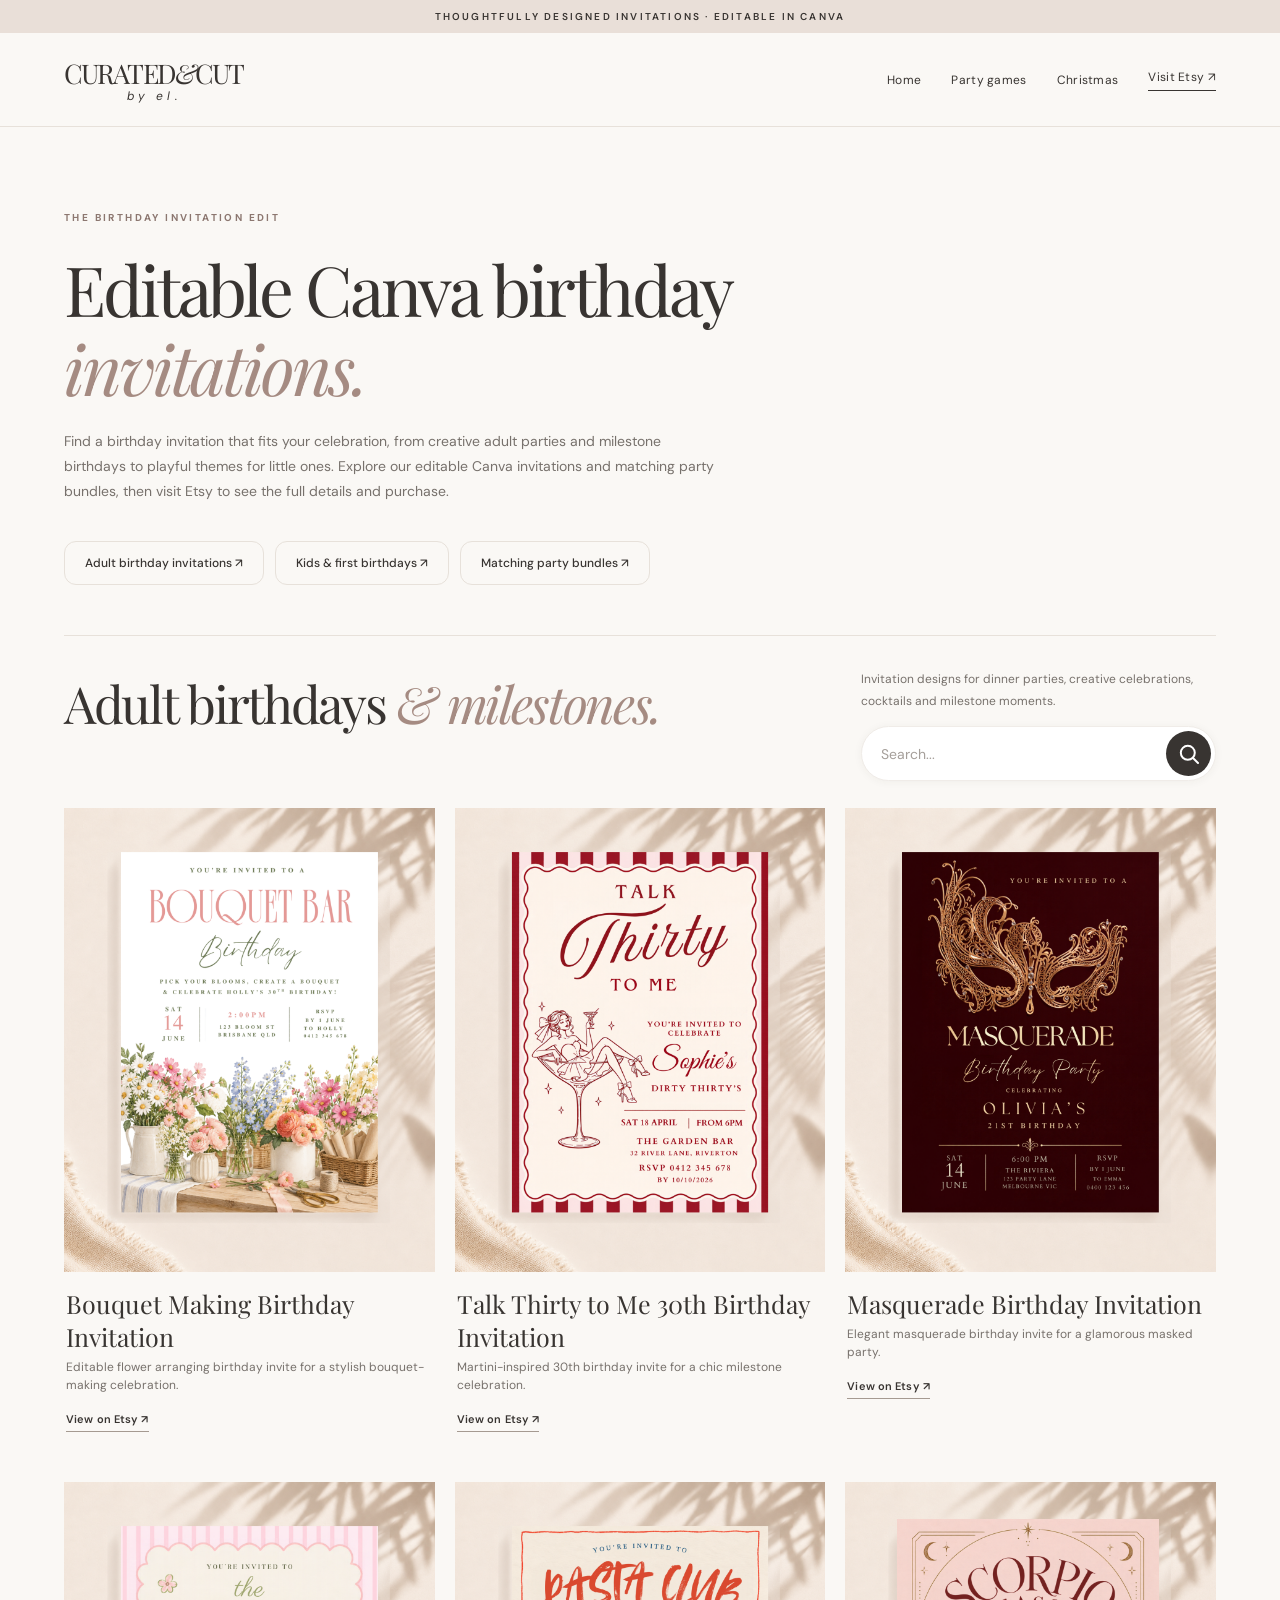
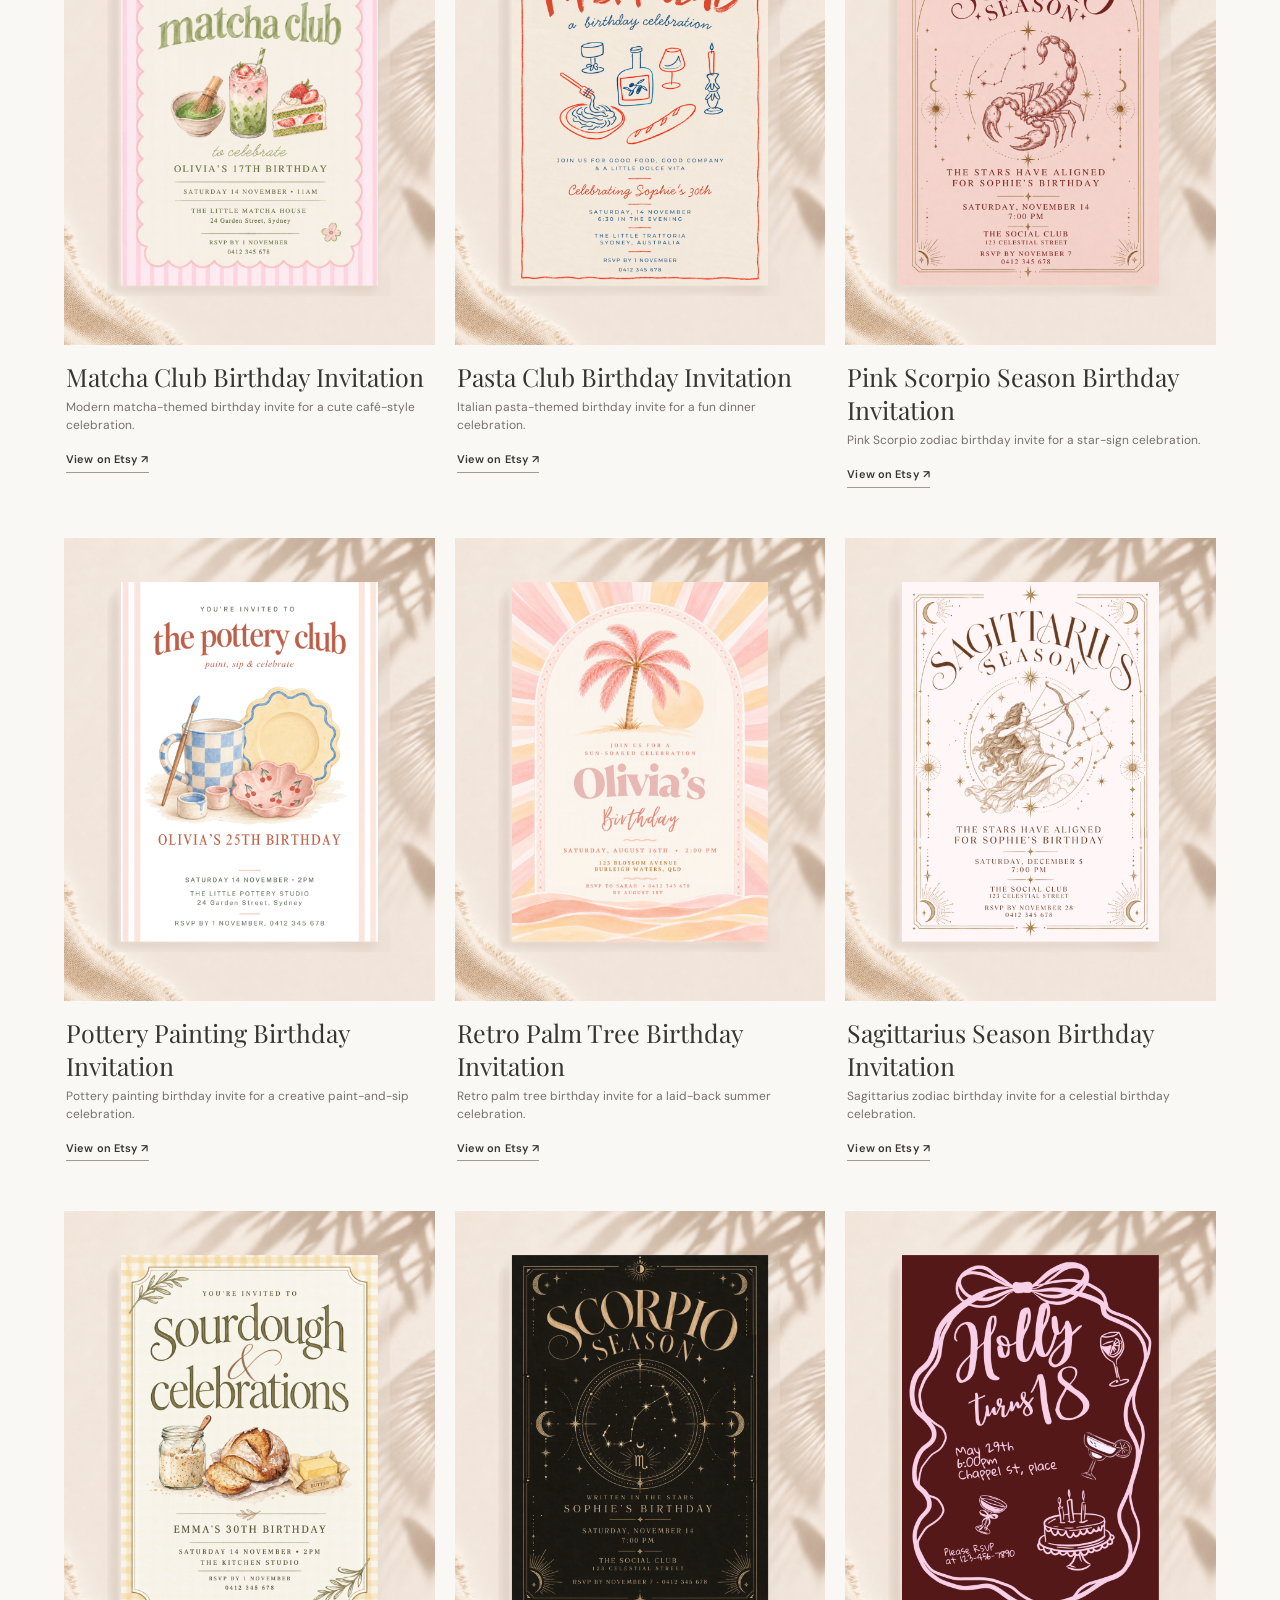
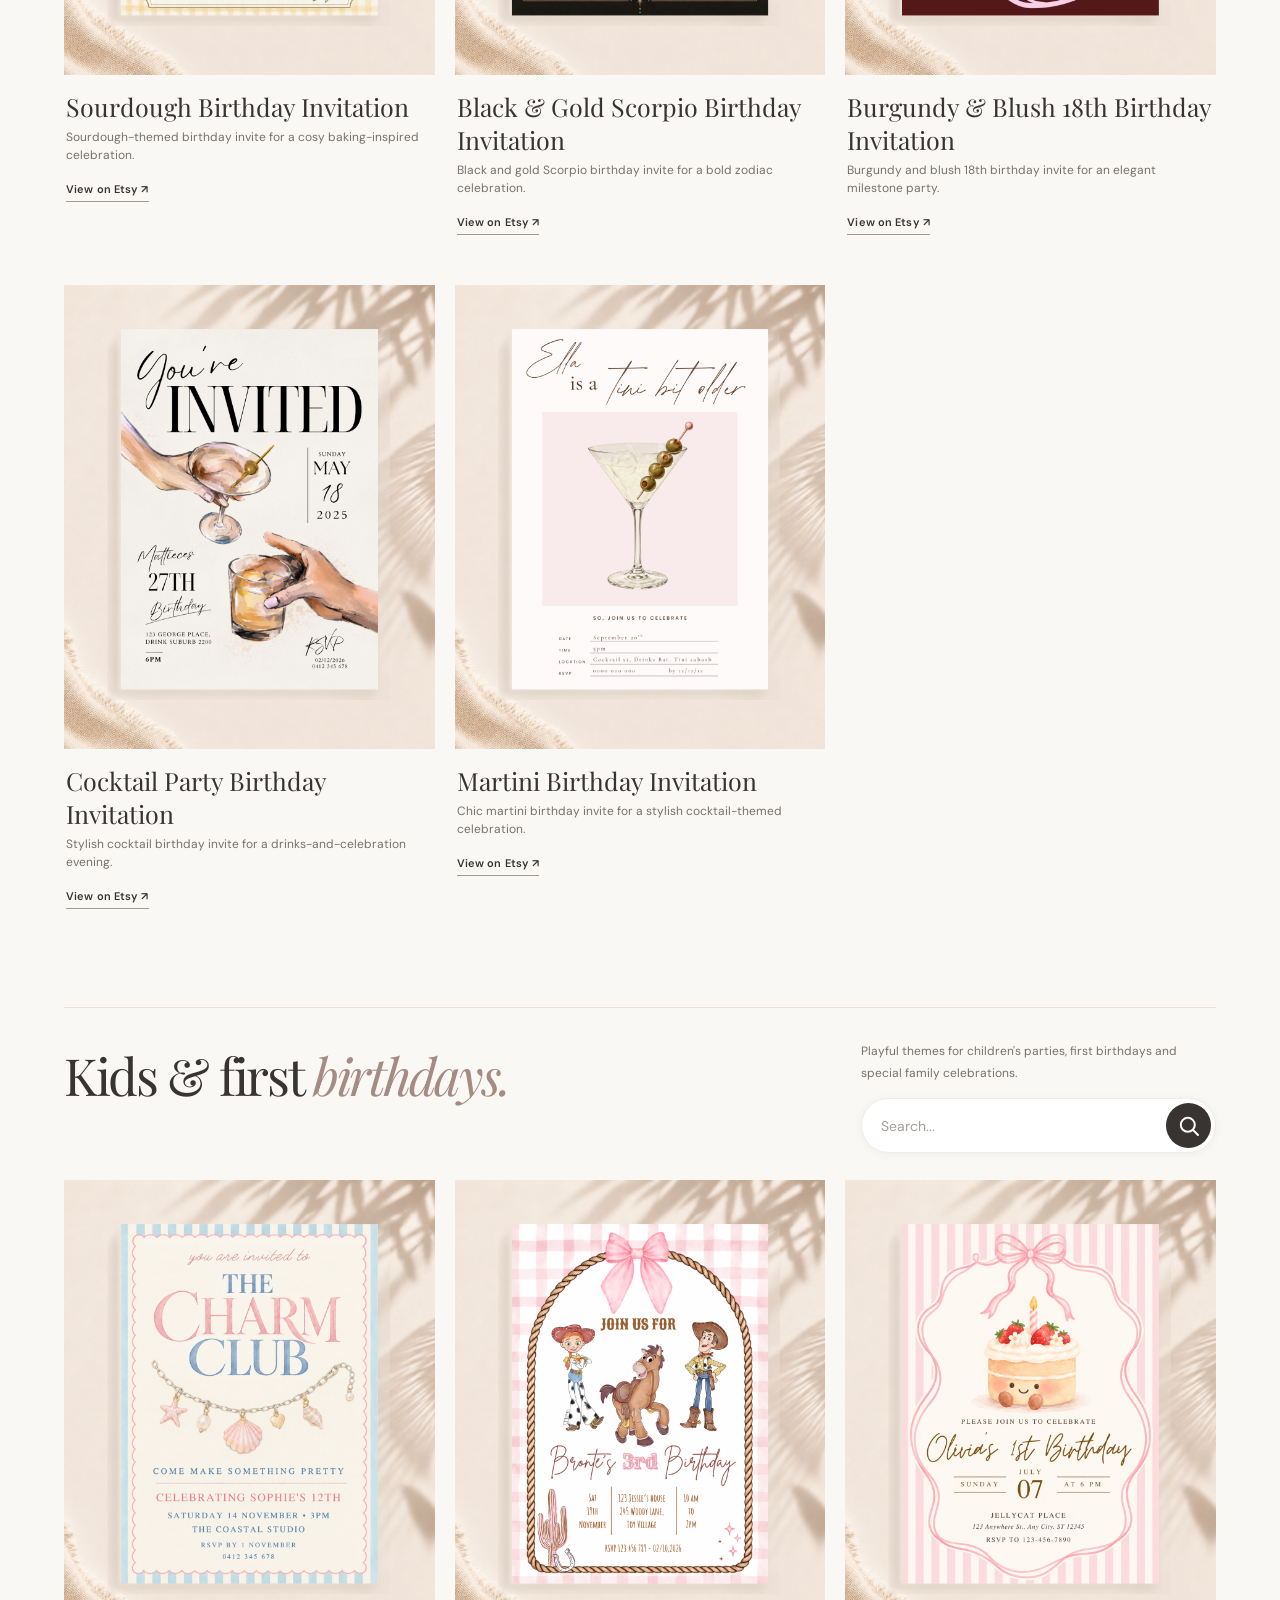
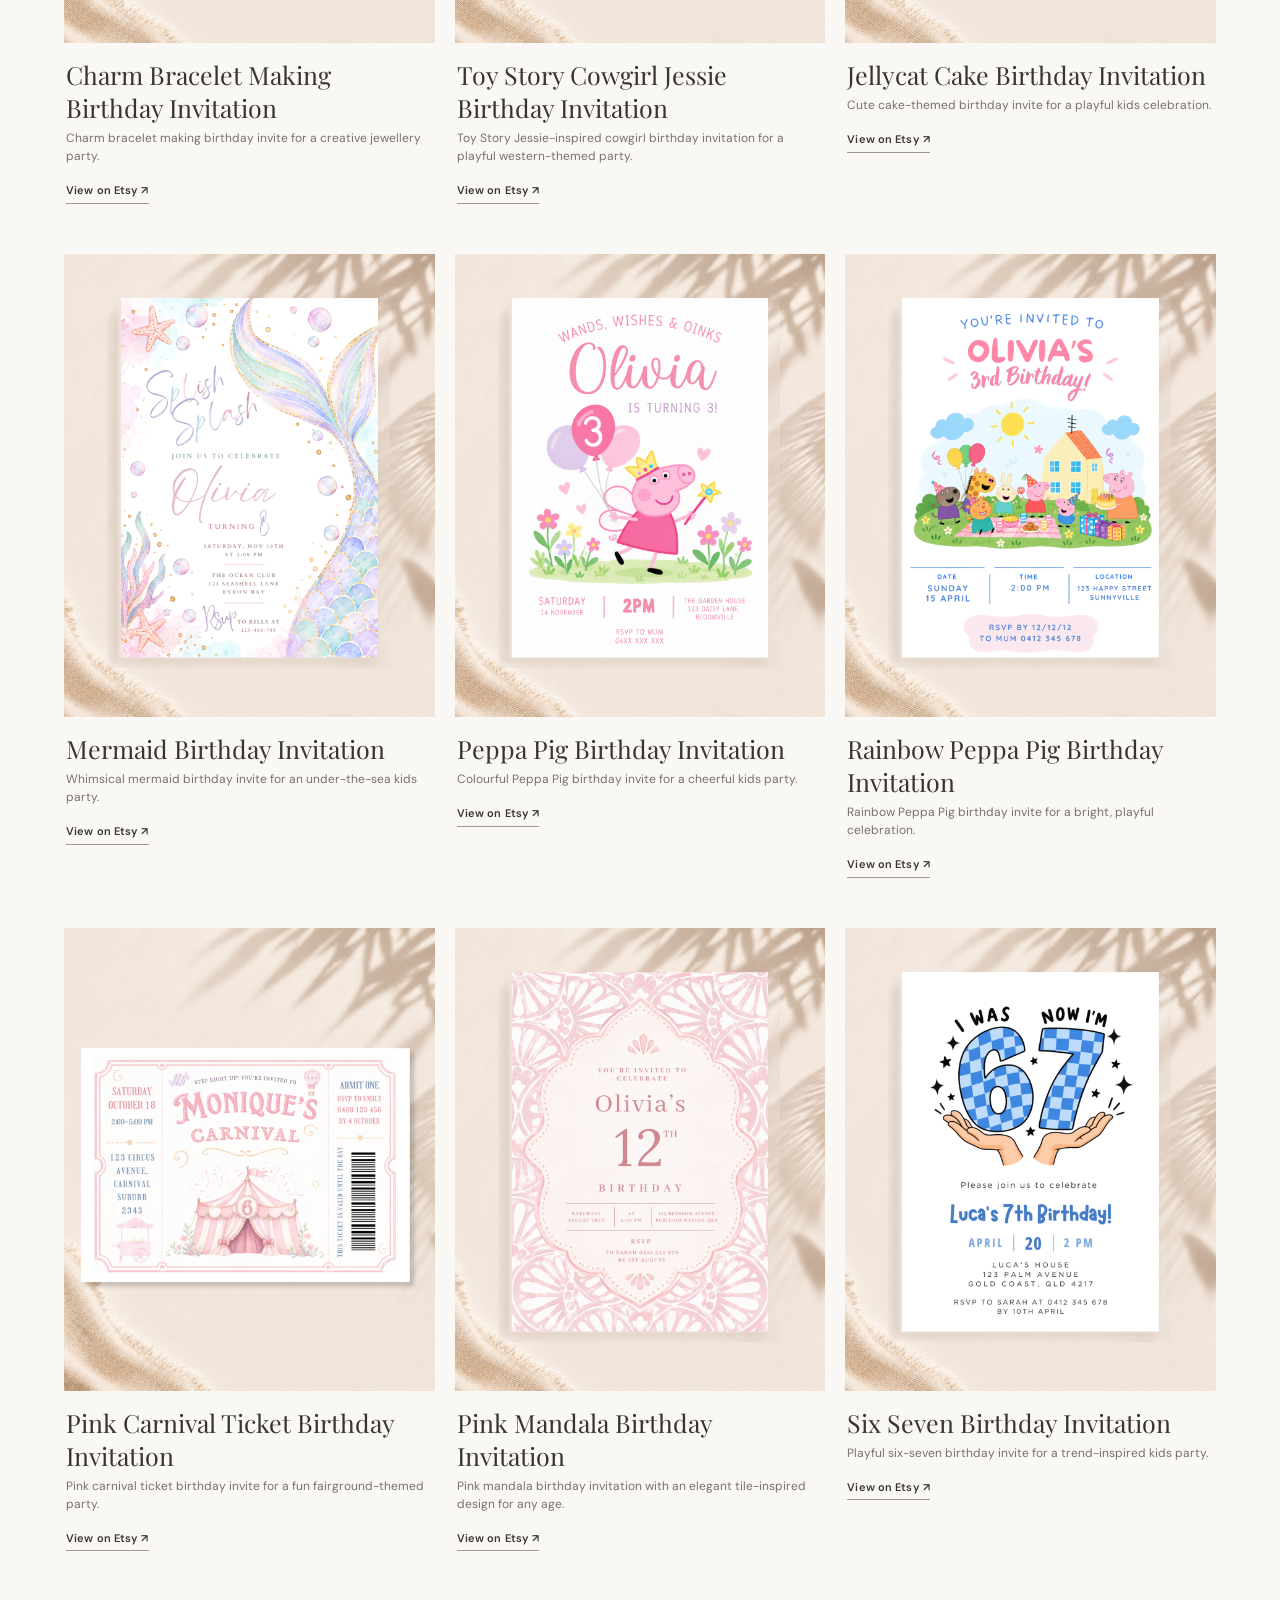
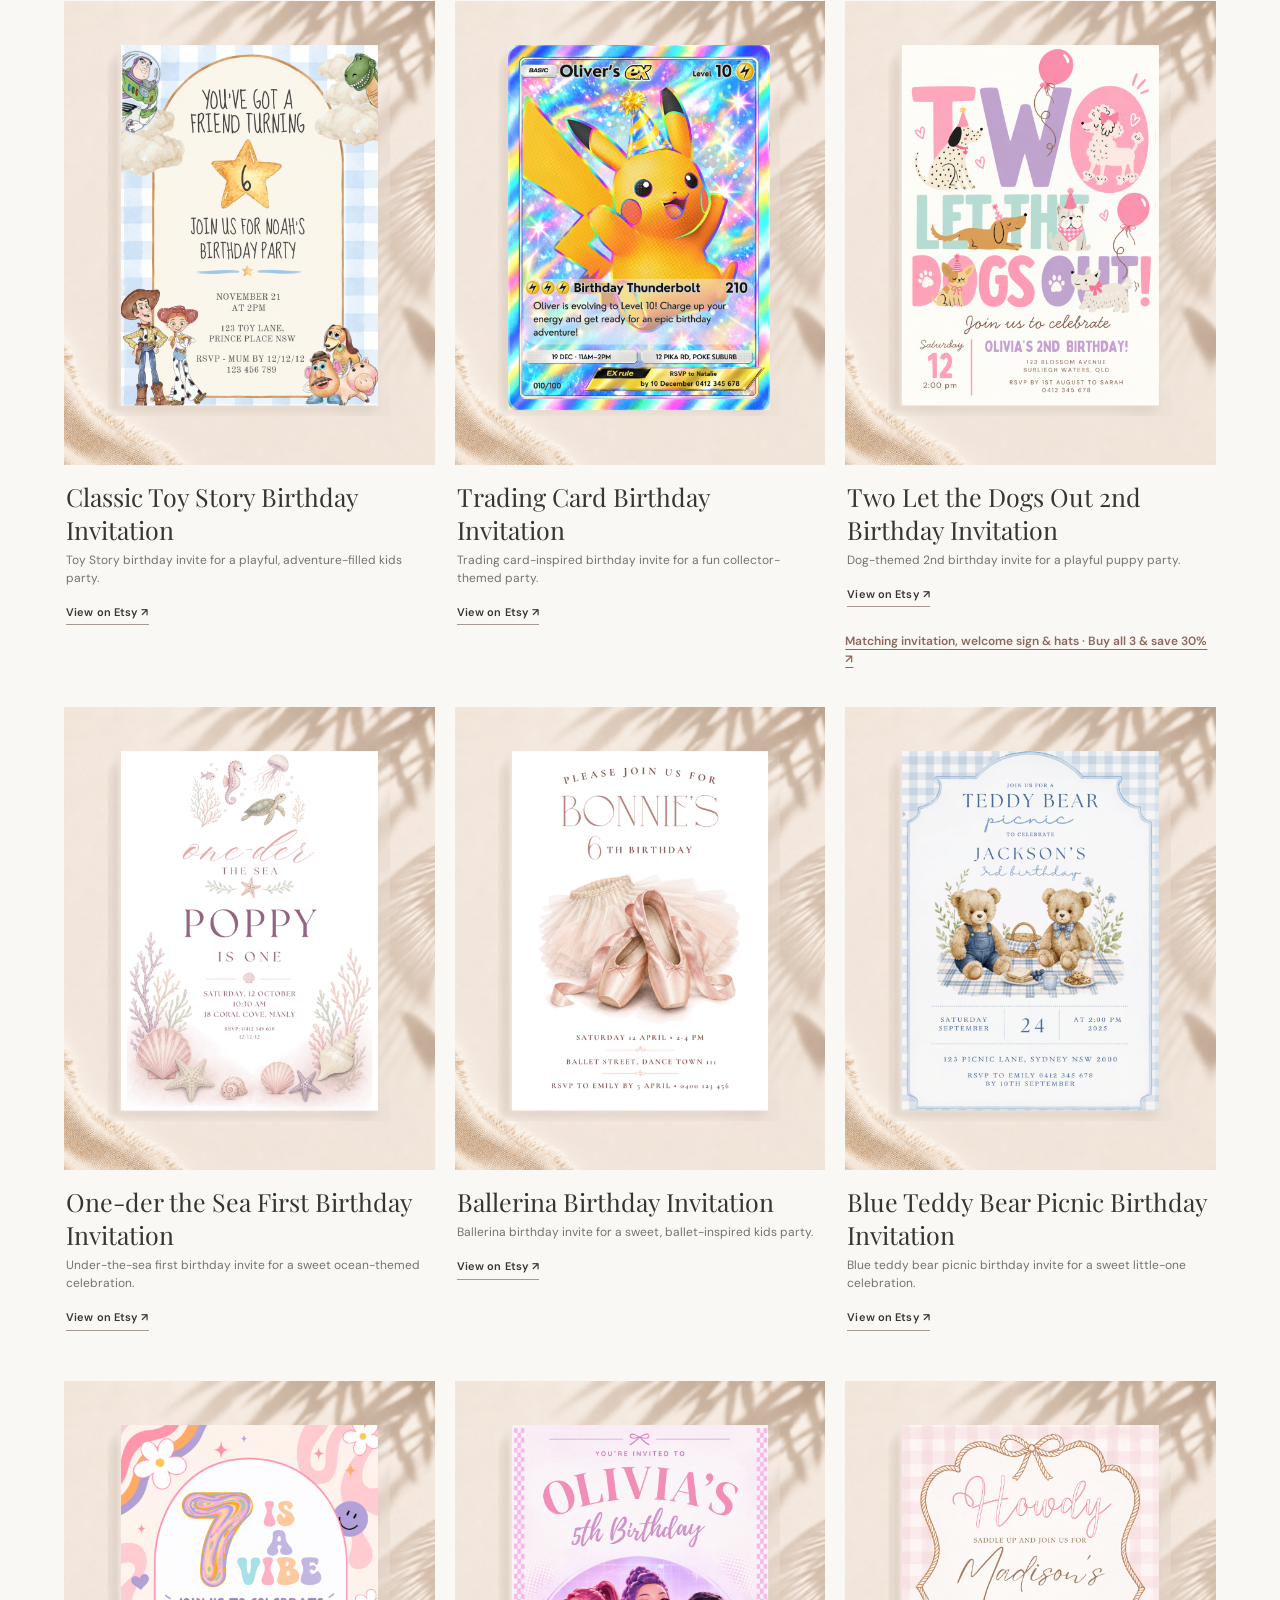
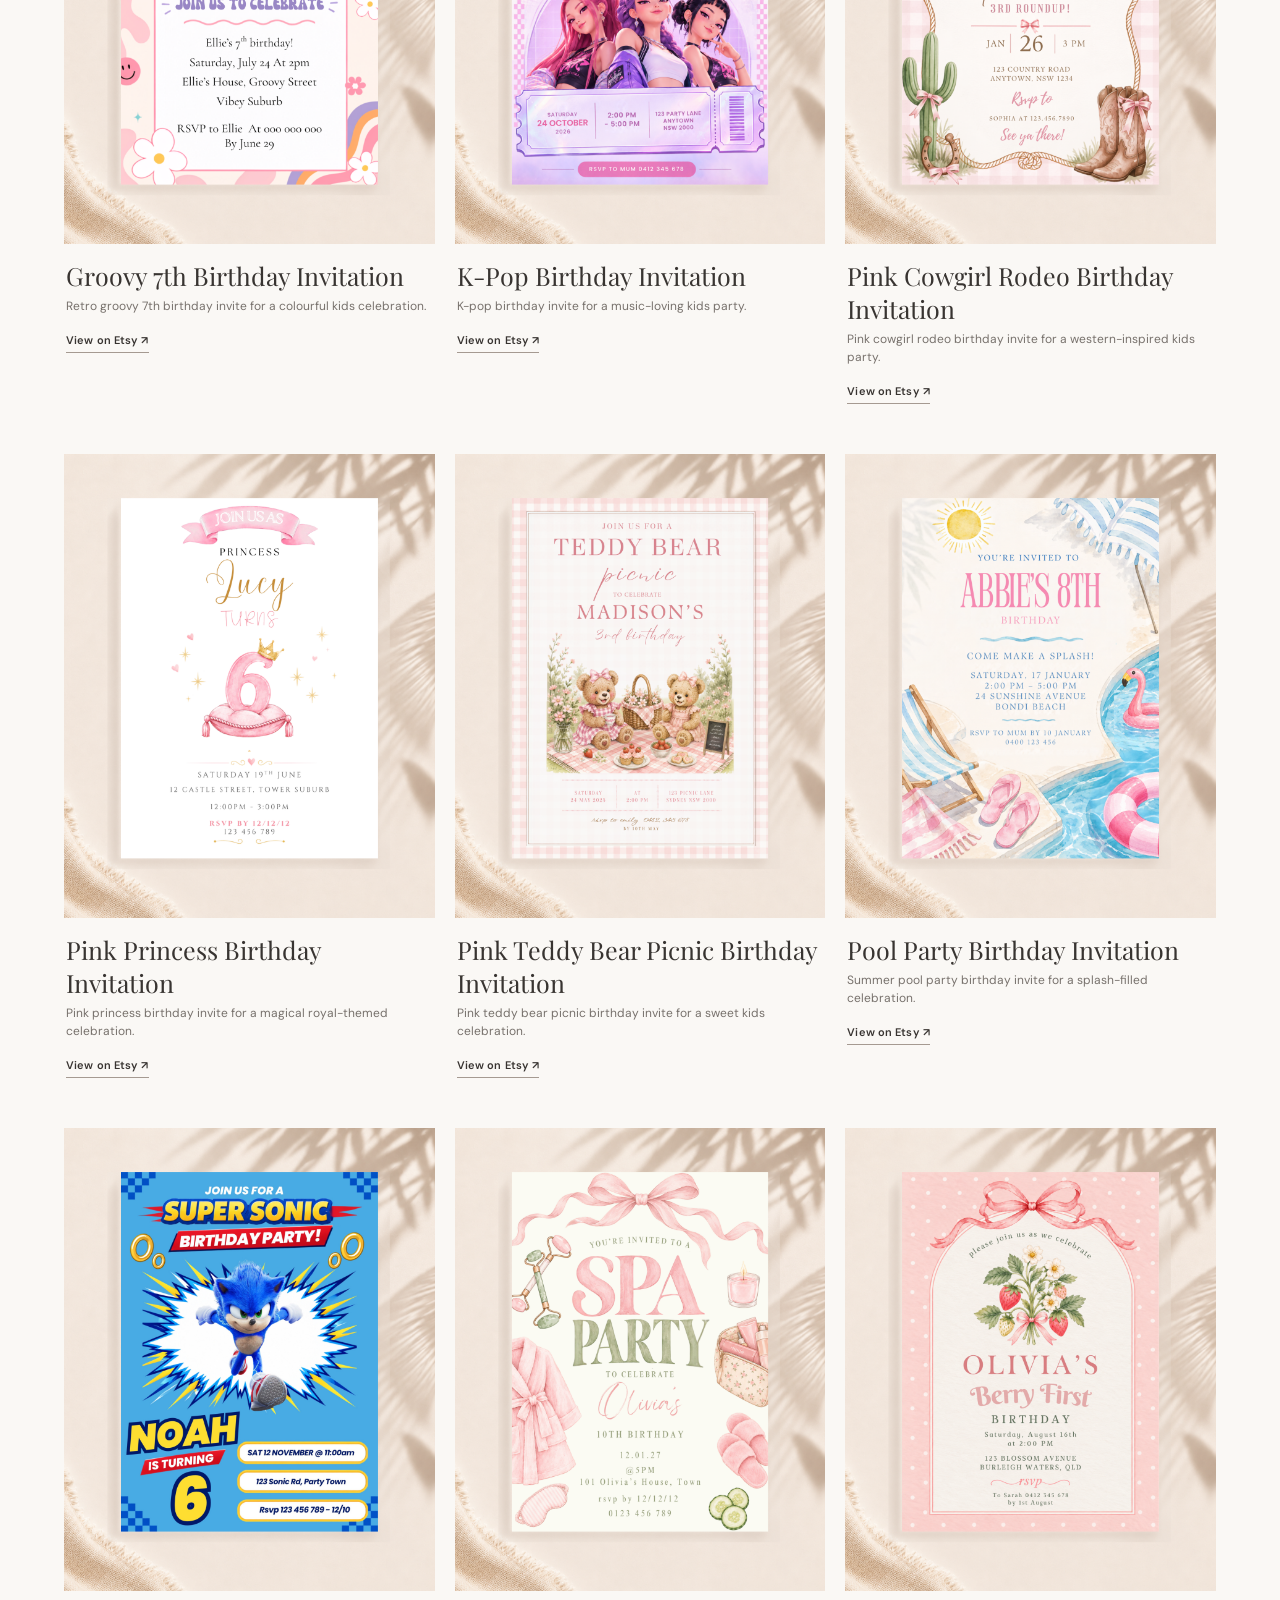
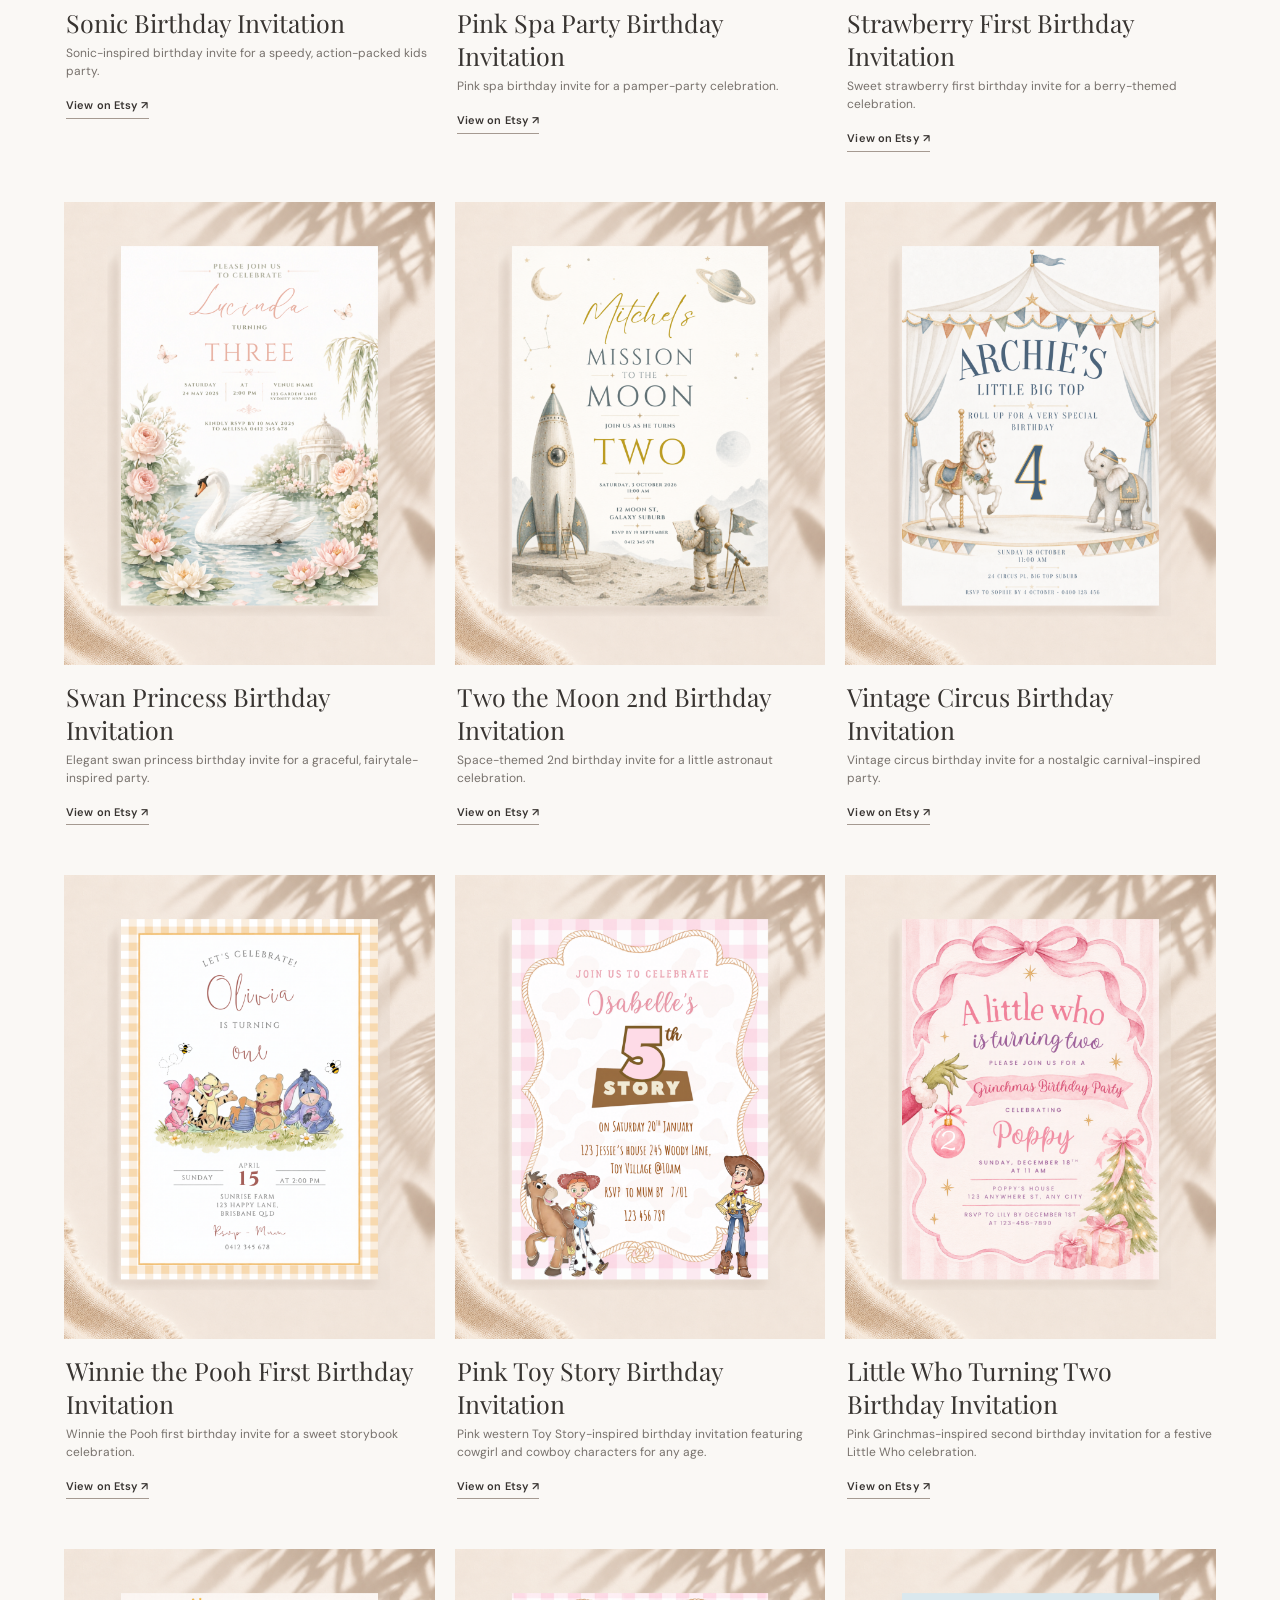
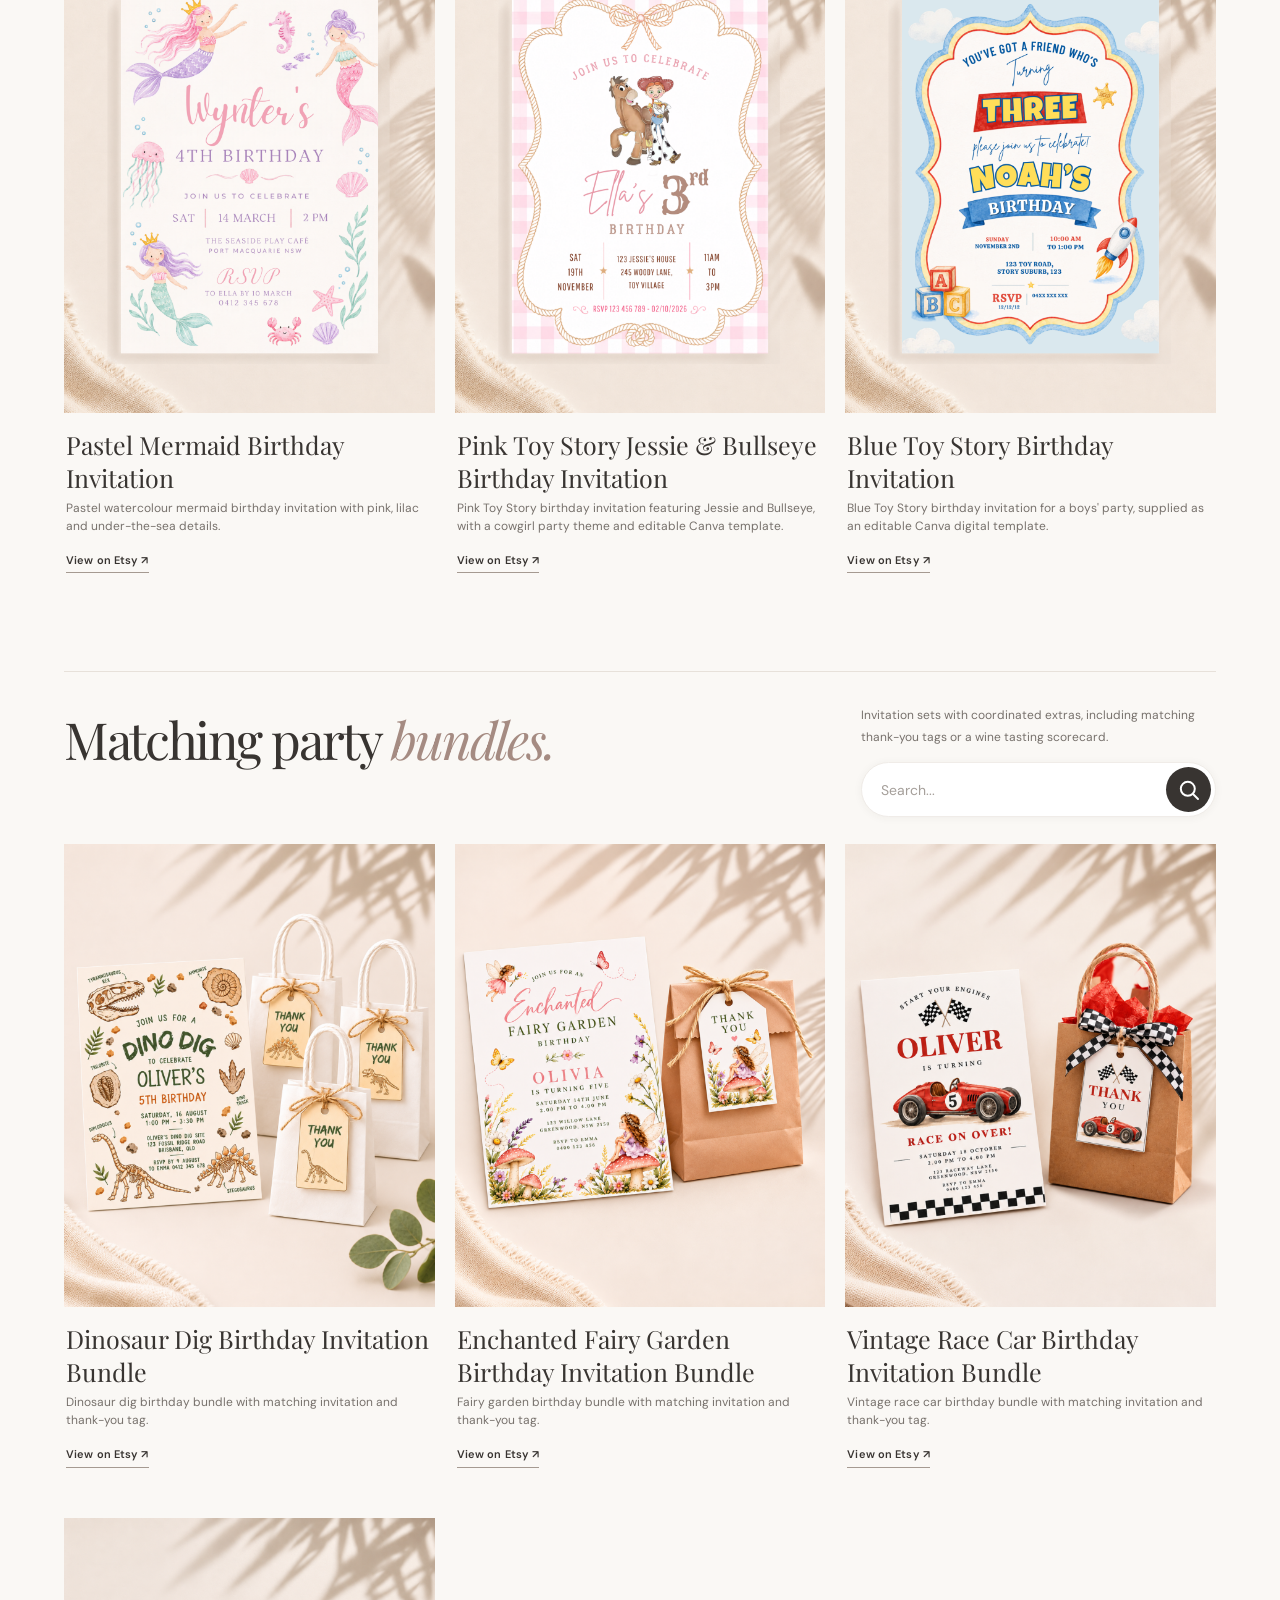
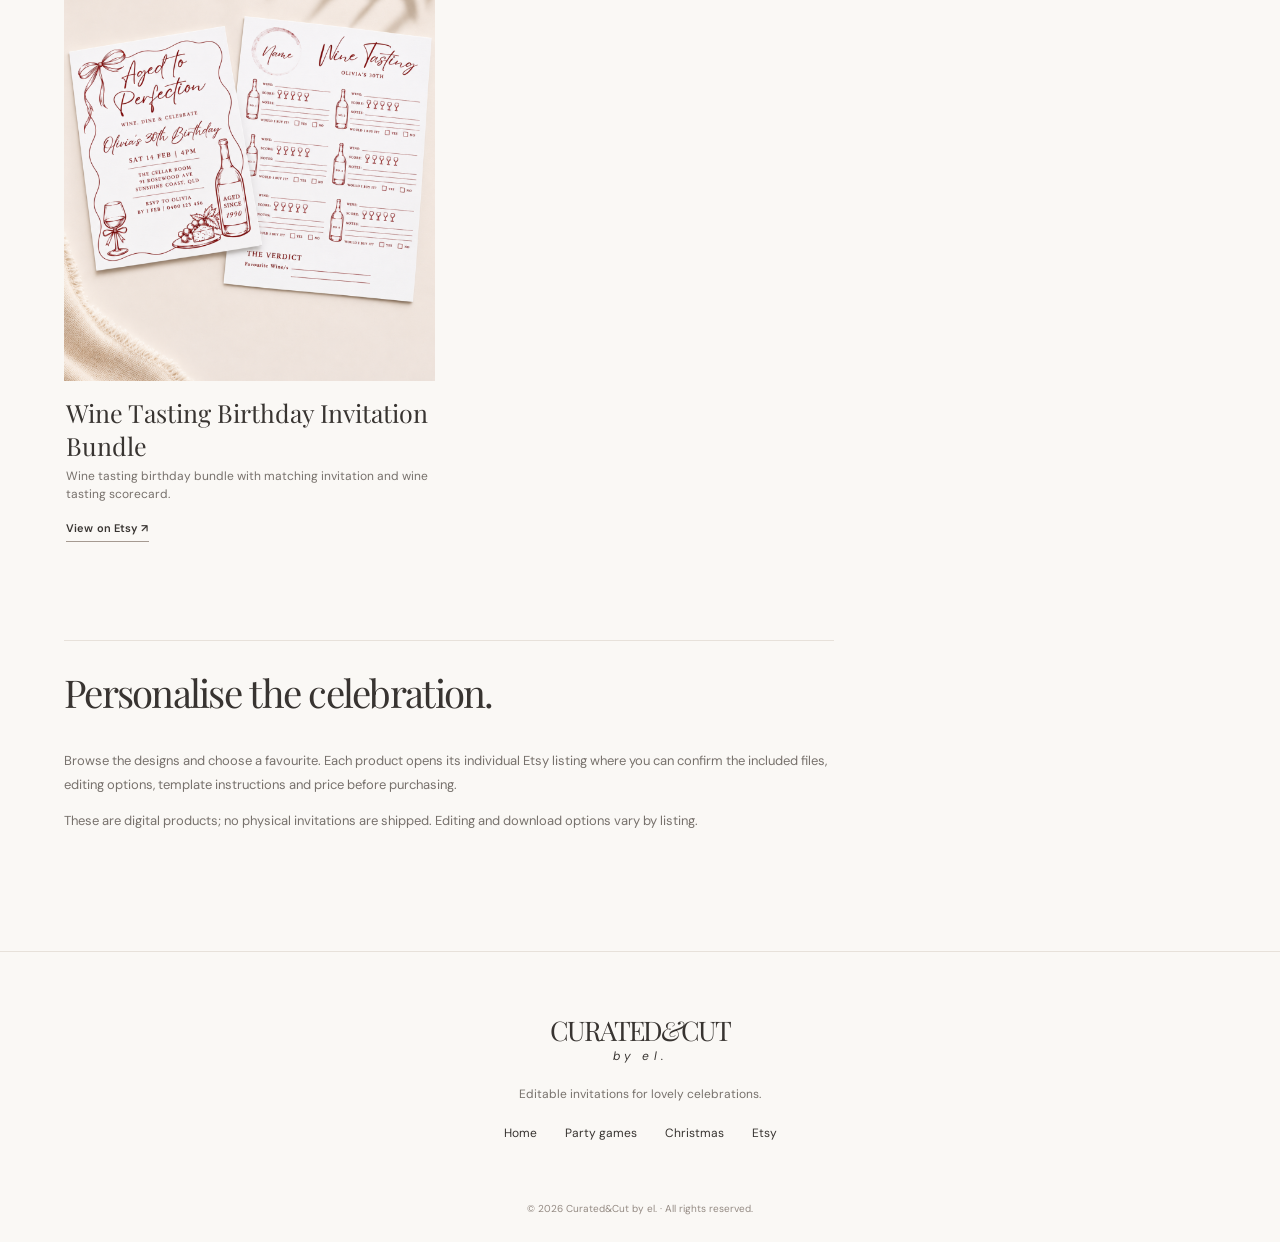
==== commit 9606ea5b: "Link puppy invitation to reusable Bundle and Save offer" ====
--- a/birthday-invitations/index.html
+++ b/birthday-invitations/index.html
@@ -126,13 +126,13 @@
 <div class="product-details"><div><h3>Bouquet Making Birthday Invitation</h3><p>Editable flower arranging birthday invite for a stylish bouquet-making celebration.</p></div><span class="product-etsy-cta" aria-hidden="true">View on Etsy ↗</span></div>
 </a>
 </article>
-<article class="product">
+<article class="product" id="pin-talk-thirty-birthday">
 <a href="https://www.etsy.com/au/listing/4612922390" target="_blank" rel="noopener noreferrer" aria-label="View Talk Thirty to Me 30th Birthday Invitation on Etsy" data-invitation-name="Talk Thirty to Me 30th Birthday Invitation" data-category="adult" data-listing-id="4612922390">
 <div class="product-image"><img src="../assets/dirty-thirty-martini-birthday-invitation.png" alt="Martini-inspired 30th birthday invite for a chic milestone celebration." loading="lazy" width="600" height="750"></div>
 <div class="product-details"><div><h3>Talk Thirty to Me 30th Birthday Invitation</h3><p>Martini-inspired 30th birthday invite for a chic milestone celebration.</p></div><span class="product-etsy-cta" aria-hidden="true">View on Etsy ↗</span></div>
 </a>
 </article>
-<article class="product">
+<article class="product" id="pin-masquerade-birthday">
 <a href="https://www.etsy.com/au/listing/4601364495" target="_blank" rel="noopener noreferrer" aria-label="View Masquerade Birthday Invitation on Etsy" data-invitation-name="Masquerade Birthday Invitation" data-category="adult" data-listing-id="4601364495">
 <div class="product-image"><img src="../assets/masquerade-birthday-party-invitation.png" alt="Elegant masquerade birthday invite for a glamorous masked party." loading="lazy" width="600" height="750"></div>
 <div class="product-details"><div><h3>Masquerade Birthday Invitation</h3><p>Elegant masquerade birthday invite for a glamorous masked party.</p></div><span class="product-etsy-cta" aria-hidden="true">View on Etsy ↗</span></div>
@@ -297,6 +297,7 @@
 <div class="product-image"><img src="../assets/two-let-the-dogs-out-birthday-invitation.png" alt="Dog-themed 2nd birthday invite for a playful puppy party." loading="lazy" width="600" height="750"></div>
 <div class="product-details"><div><h3>Two Let the Dogs Out 2nd Birthday Invitation</h3><p>Dog-themed 2nd birthday invite for a playful puppy party.</p></div><span class="product-etsy-cta" aria-hidden="true">View on Etsy ↗</span></div>
 </a>
+<a class="product-bundle-note" href="/#bundle-save">Matching invitation, welcome sign &amp; hats · Buy all 3 &amp; save 30% ↗</a>
 </article>
 <article class="product">
 <a href="https://curatedandcutbyel.etsy.com/au/listing/4543693794/one-der-the-sea-birthday-invitation" target="_blank" rel="noopener noreferrer" aria-label="View One-der the Sea First Birthday Invitation on Etsy" data-invitation-name="One-der the Sea First Birthday Invitation" data-category="kids" data-listing-id="4543693794">
@@ -464,7 +465,7 @@
 <div class="product-details"><div><h3>Vintage Race Car Birthday Invitation Bundle</h3><p>Vintage race car birthday bundle with matching invitation and thank-you tag.</p></div><span class="product-etsy-cta" aria-hidden="true">View on Etsy ↗</span></div>
 </a>
 </article>
-<article class="product">
+<article class="product" id="pin-wine-tasting-birthday">
 <a href="https://www.etsy.com/au/listing/4584255804" target="_blank" rel="noopener noreferrer" aria-label="View Wine Tasting Birthday Invitation Bundle on Etsy" data-invitation-name="Wine Tasting Birthday Invitation Bundle" data-category="adult" data-listing-id="4584255804">
 <div class="product-image"><img src="../assets/wine-tasting-birthday-invitation.png" alt="Wine tasting birthday bundle with matching invitation and wine tasting scorecard." loading="lazy" width="600" height="750"></div>
 <div class="product-details"><div><h3>Wine Tasting Birthday Invitation Bundle</h3><p>Wine tasting birthday bundle with matching invitation and wine tasting scorecard.</p></div><span class="product-etsy-cta" aria-hidden="true">View on Etsy ↗</span></div>
--- a/styles.css
+++ b/styles.css
@@ -221,3 +221,25 @@
   outline: 2px solid #9f8276;
   outline-offset: 3px;
 }
+
+/* Reusable matching-product offers. Add another .bundle-offer for future collections. */
+.bundle-save-section{border-top:1px solid var(--line);scroll-margin-top:30px}
+.bundle-save-section .section-heading p{max-width:380px}
+.bundle-offer{display:grid;grid-template-columns:minmax(220px,.75fr) minmax(0,1.25fr);gap:clamp(28px,5vw,80px);align-items:center;max-width:1160px;margin:0 auto;padding:32px 0 18px;border-top:1px solid var(--line)}
+.bundle-offer+.bundle-offer{margin-top:45px}
+.bundle-offer-image{background:#f3ebe5;max-width:380px}
+.bundle-offer-image img{display:block;width:100%;height:auto;aspect-ratio:4/5;object-fit:cover}
+.bundle-offer-kicker{font:600 11px/1.6 'DM Sans',sans-serif;letter-spacing:.13em;color:#9b786e}
+.bundle-offer h3{font:400 clamp(30px,3.8vw,53px)/1.2 'Playfair Display',Georgia,serif;letter-spacing:-.04em;margin:15px 0 16px}
+.bundle-offer h3 em{color:#a58b82}
+.bundle-offer-content>p{font-size:14px;line-height:1.8;max-width:580px}
+.bundle-offer-products{display:grid;gap:10px;margin:24px 0}
+.bundle-offer-products a{display:flex;justify-content:space-between;align-items:center;gap:15px;padding:15px 18px;border:1px solid var(--line);border-radius:12px;background:#fffdfa;font-size:13px;transition:background .2s}
+.bundle-offer-products a:hover{background:#f0e8e2}
+.bundle-offer-products a span{color:#a58b82}
+.bundle-offer .bundle-offer-note{font-size:12px;color:var(--muted);line-height:1.65}
+@media(max-width:760px){.bundle-offer{grid-template-columns:1fr;gap:22px}.bundle-offer-image{max-width:420px}.bundle-offer h3{font-size:clamp(32px,8vw,44px)}}
+
+/* Cross-sell link beneath participating individual product cards */
+.product-bundle-note{display:inline-block;margin:10px 0 4px;color:#8c675e;font:600 12px/1.5 'DM Sans',sans-serif;text-decoration:underline;text-underline-offset:4px;}
+.product-bundle-note:hover{color:var(--ink);}
